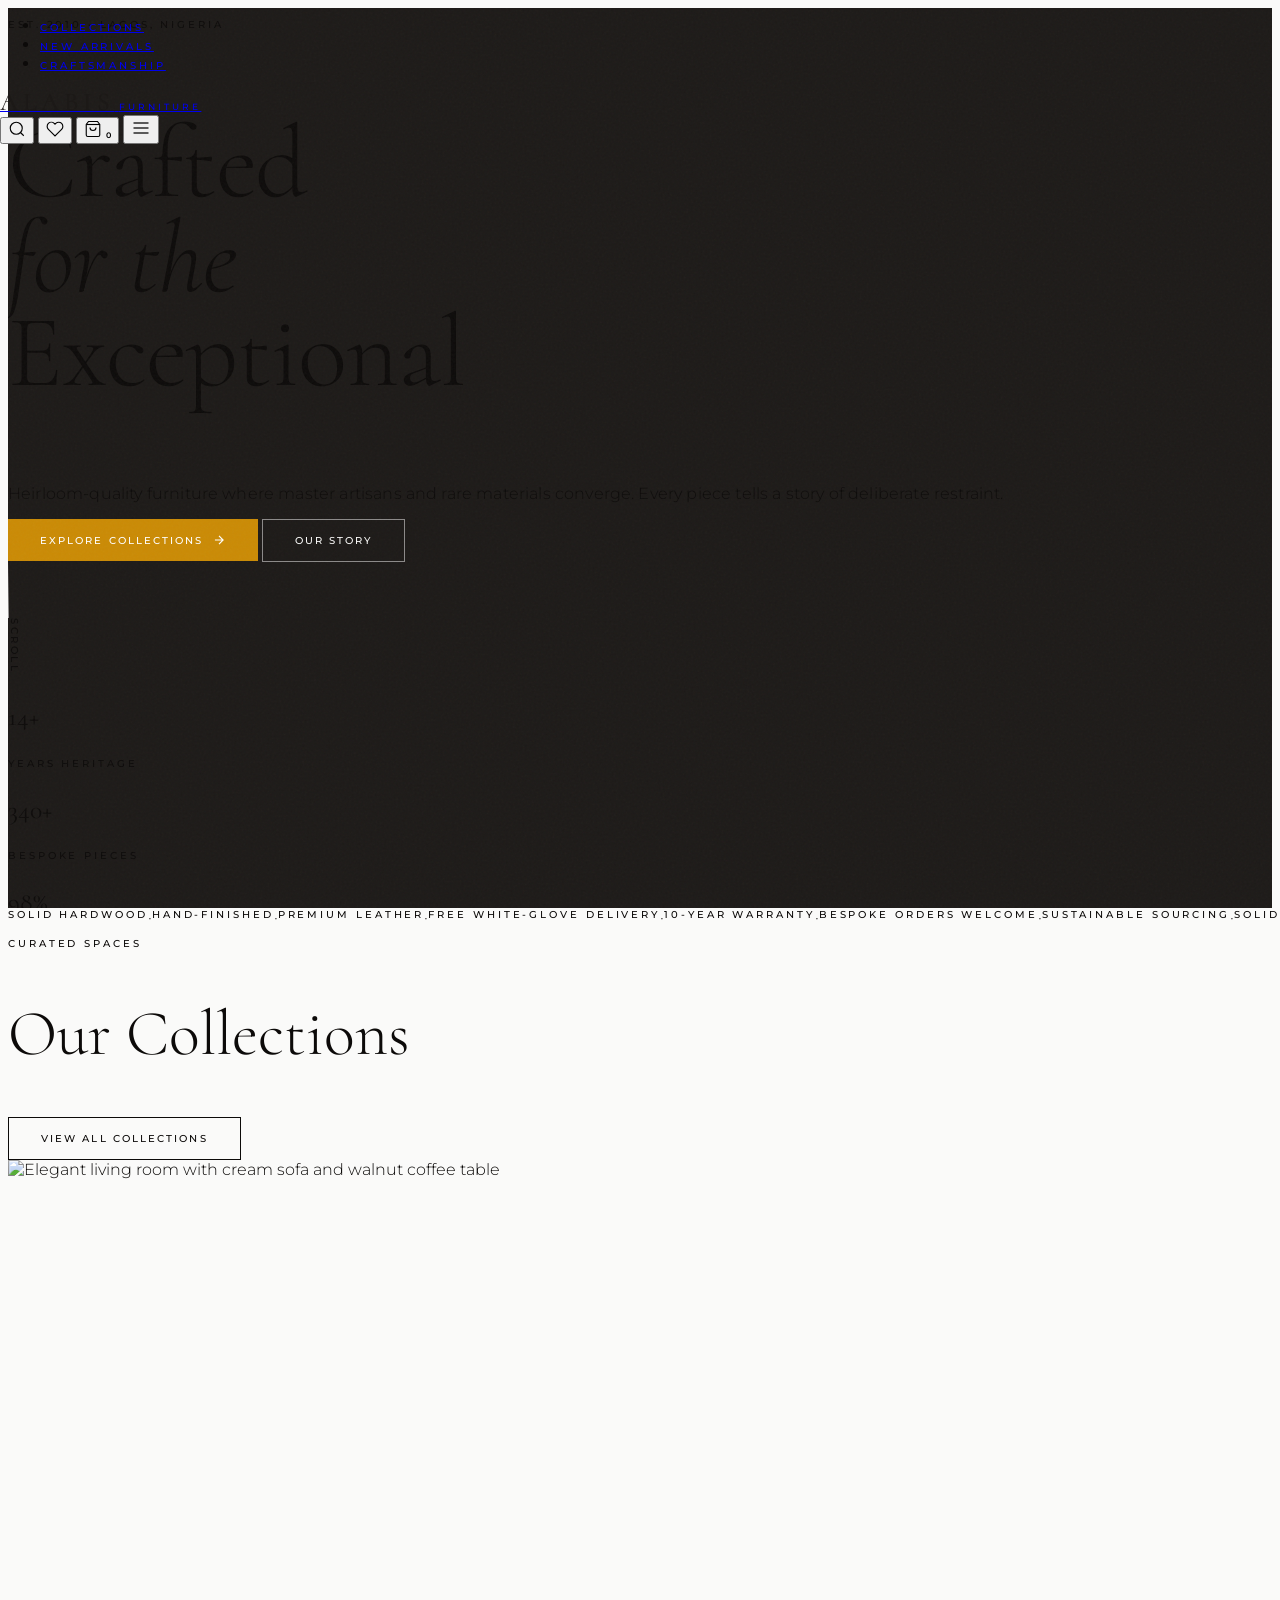
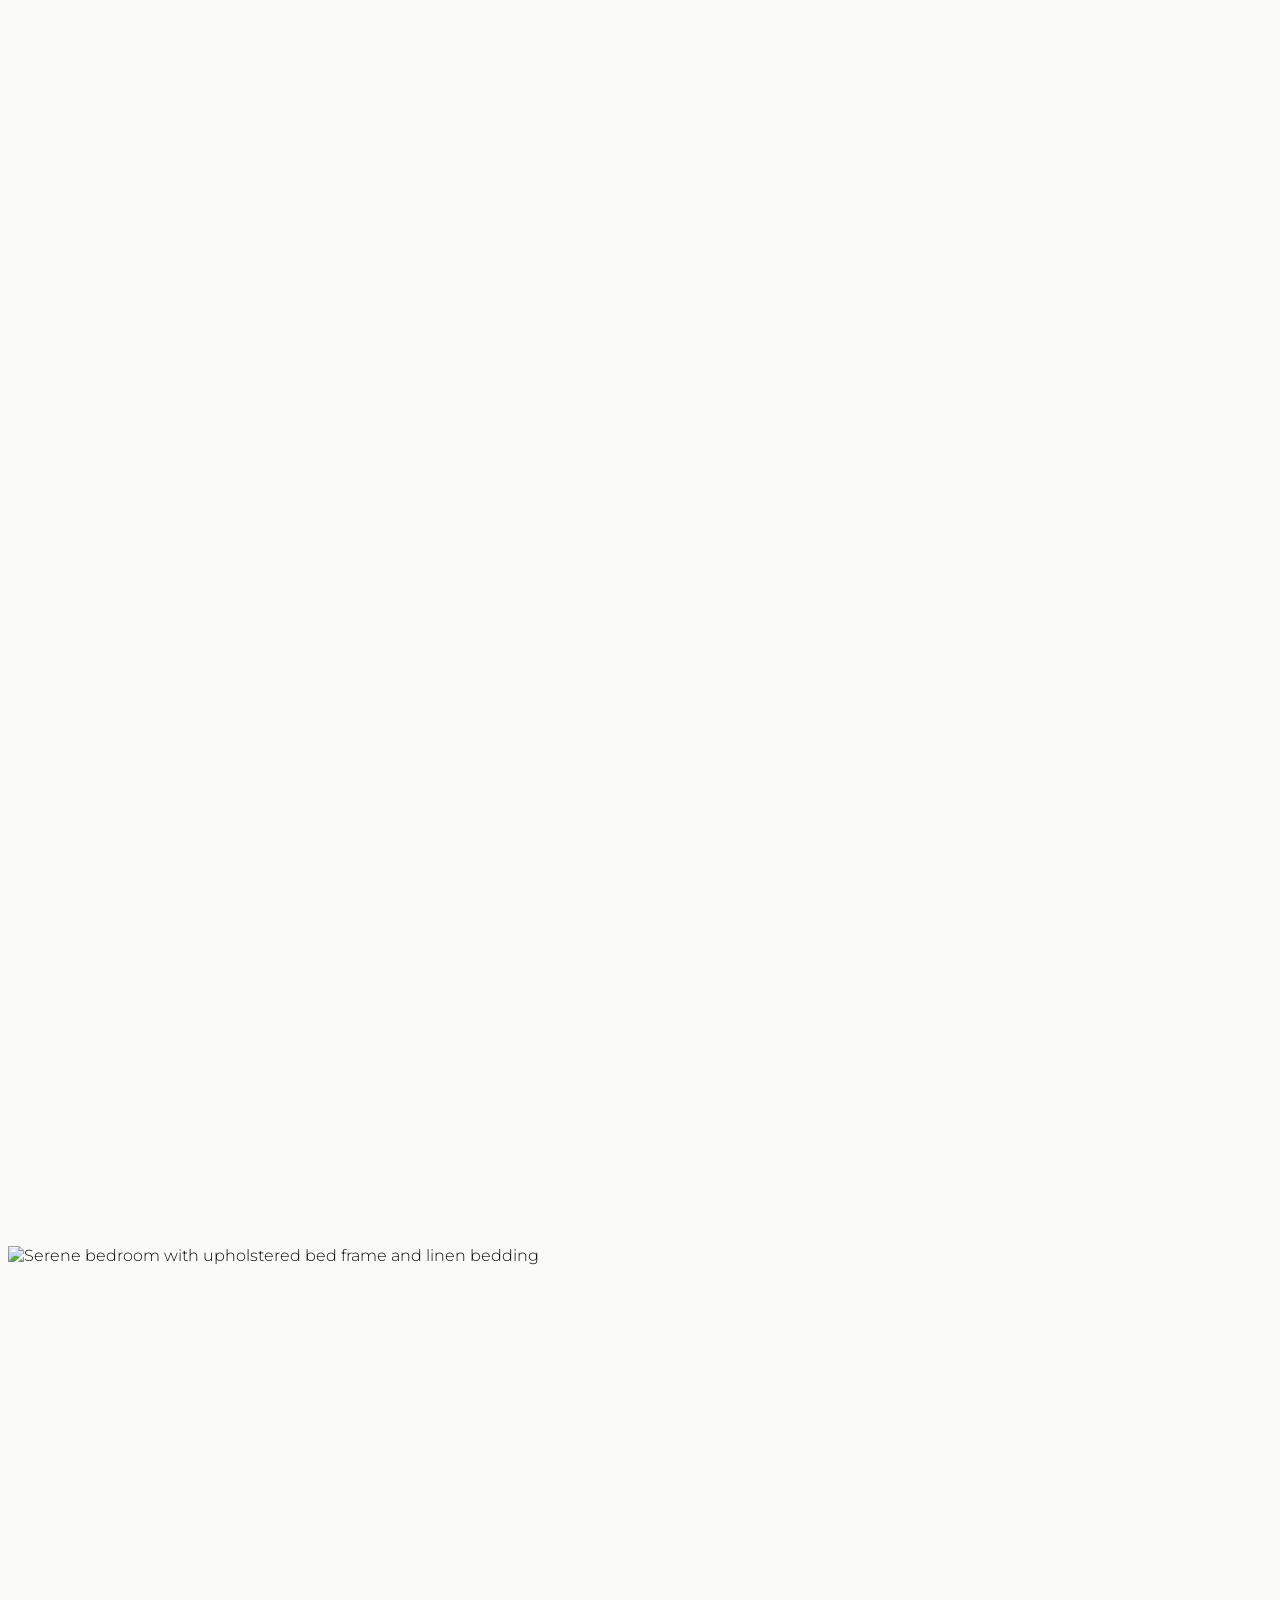
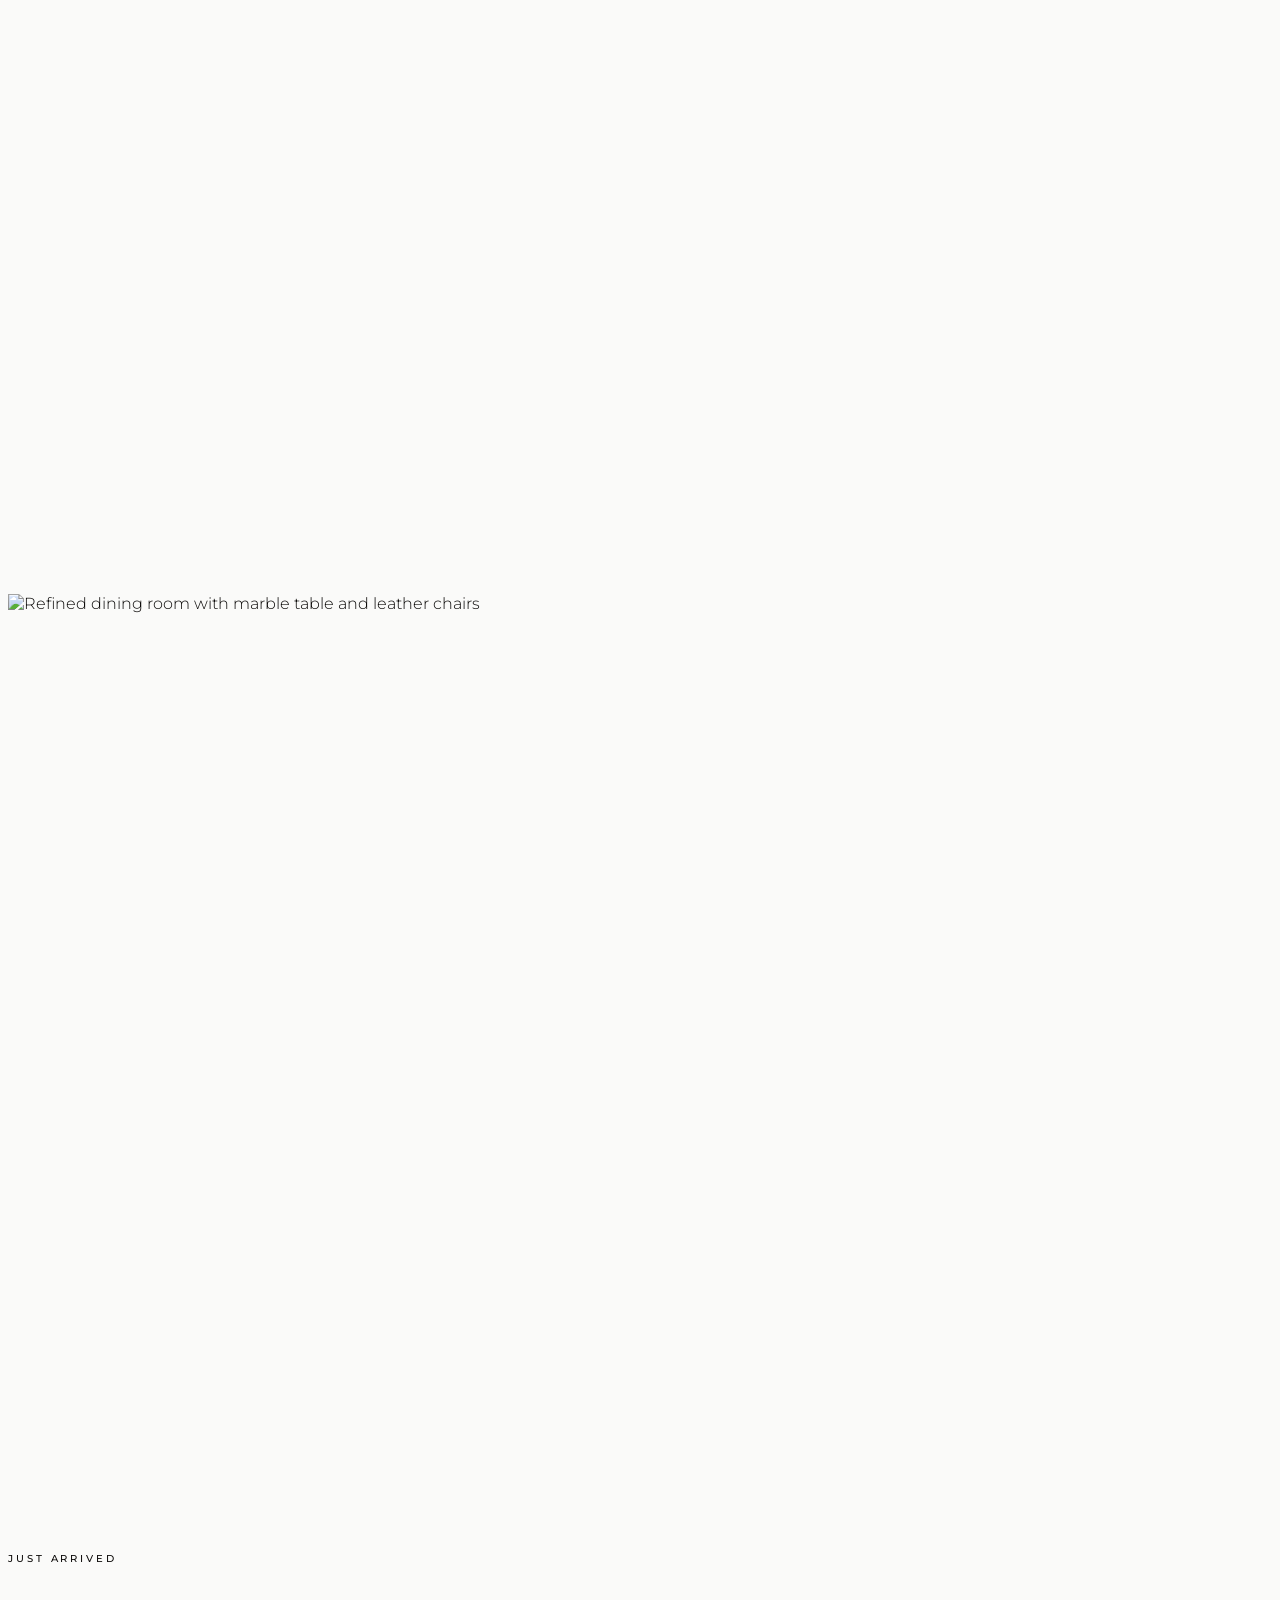
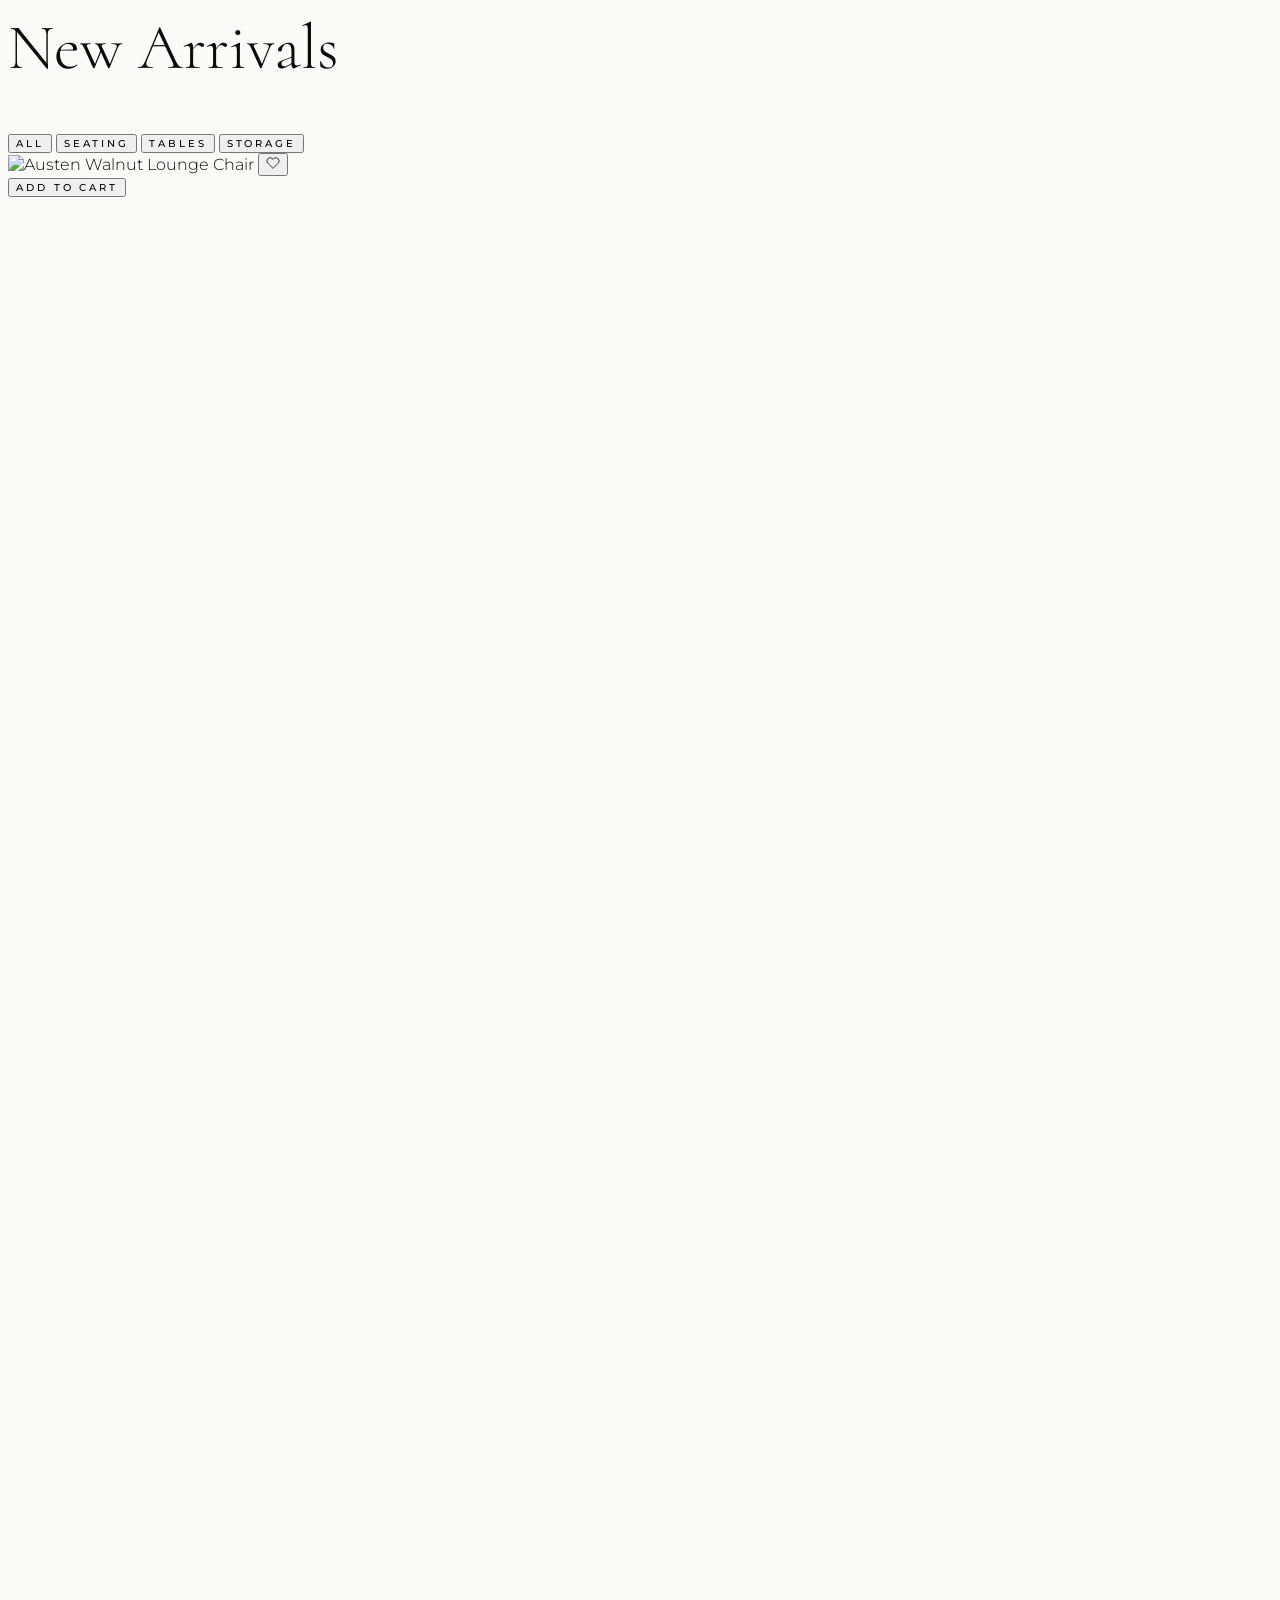
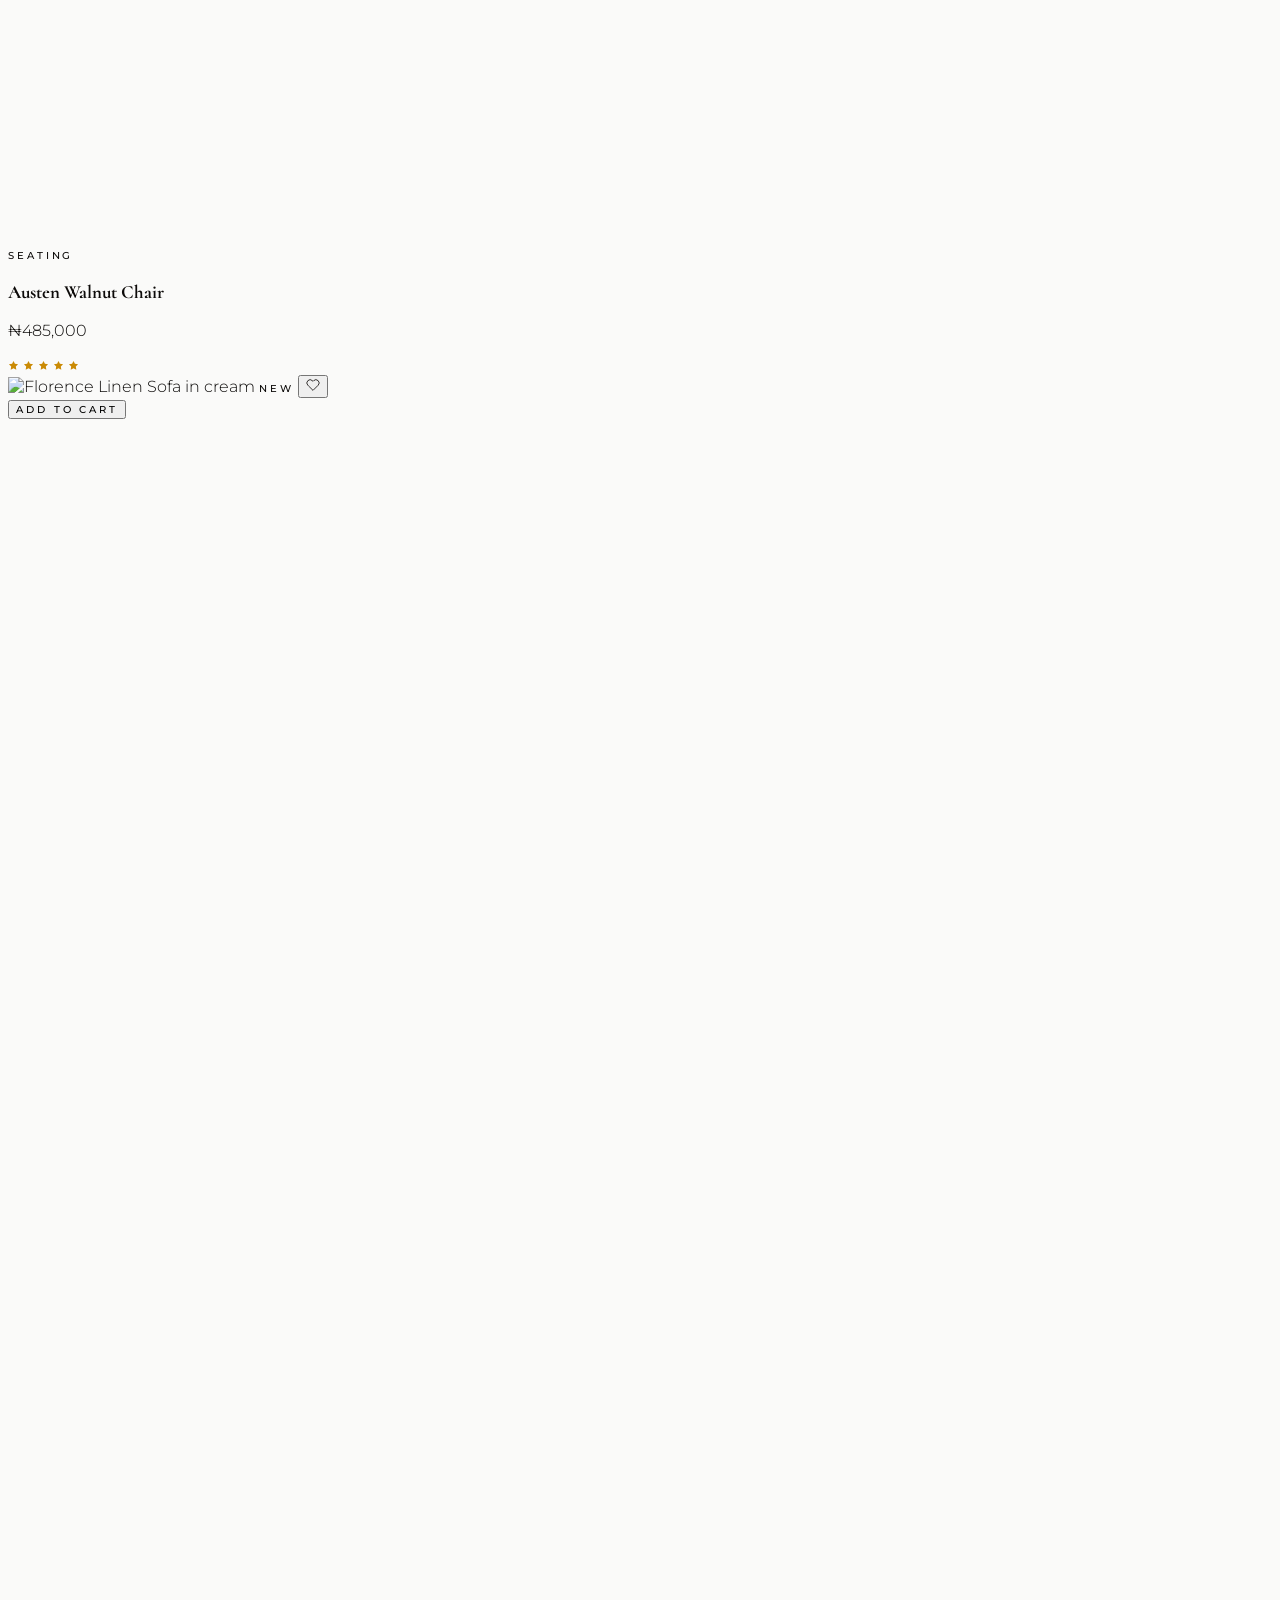
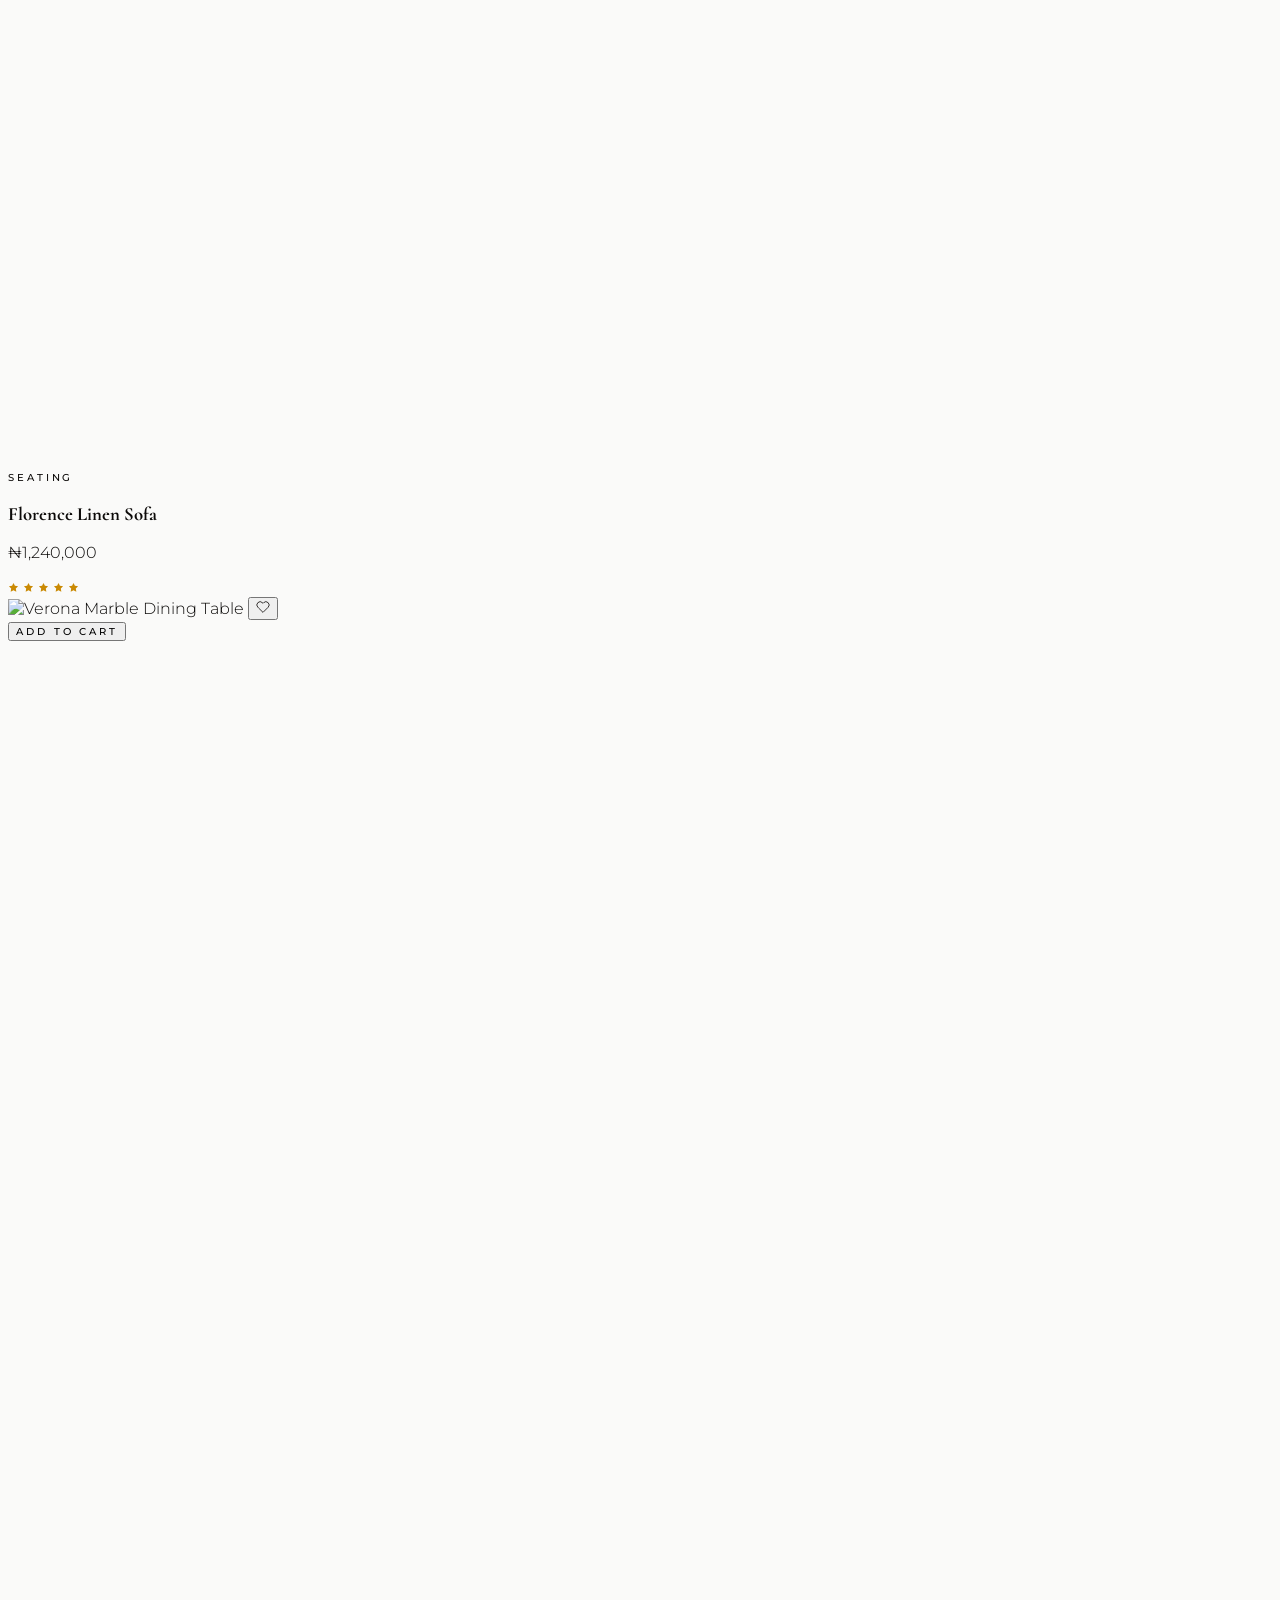
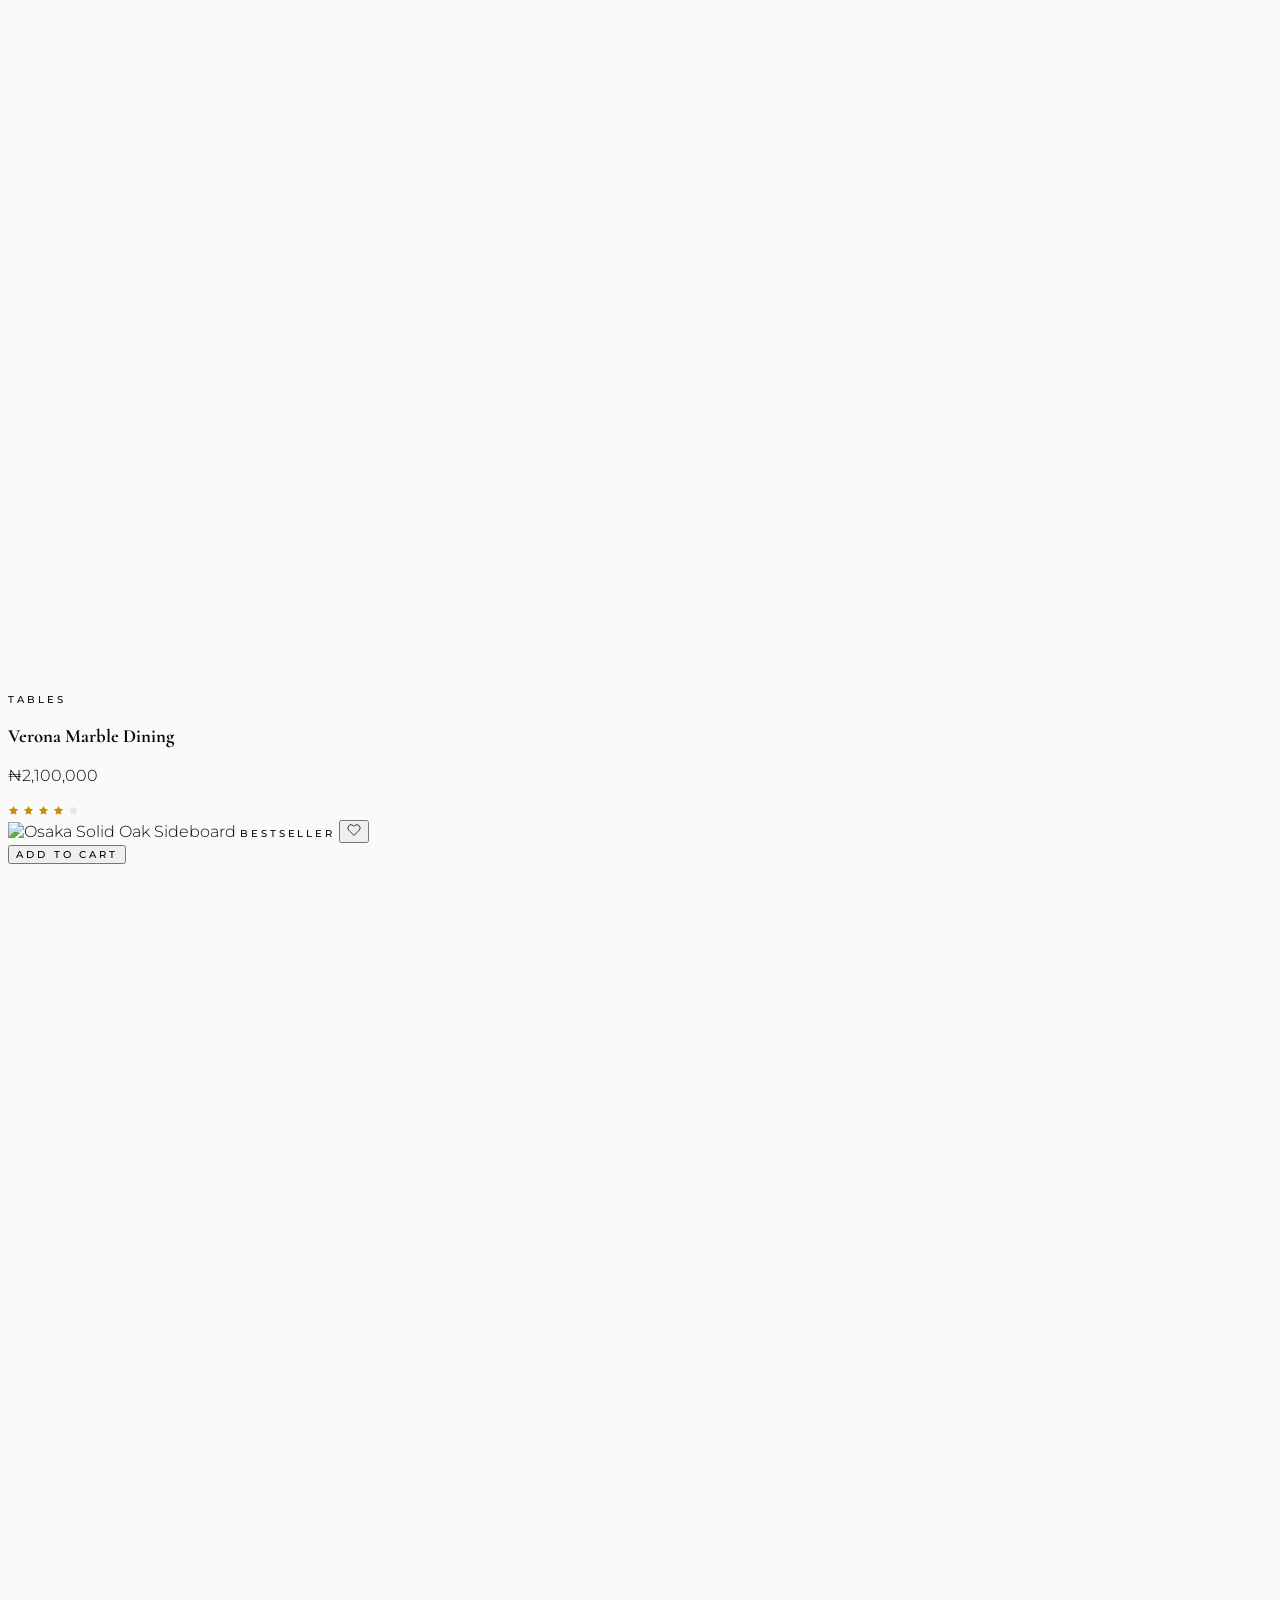
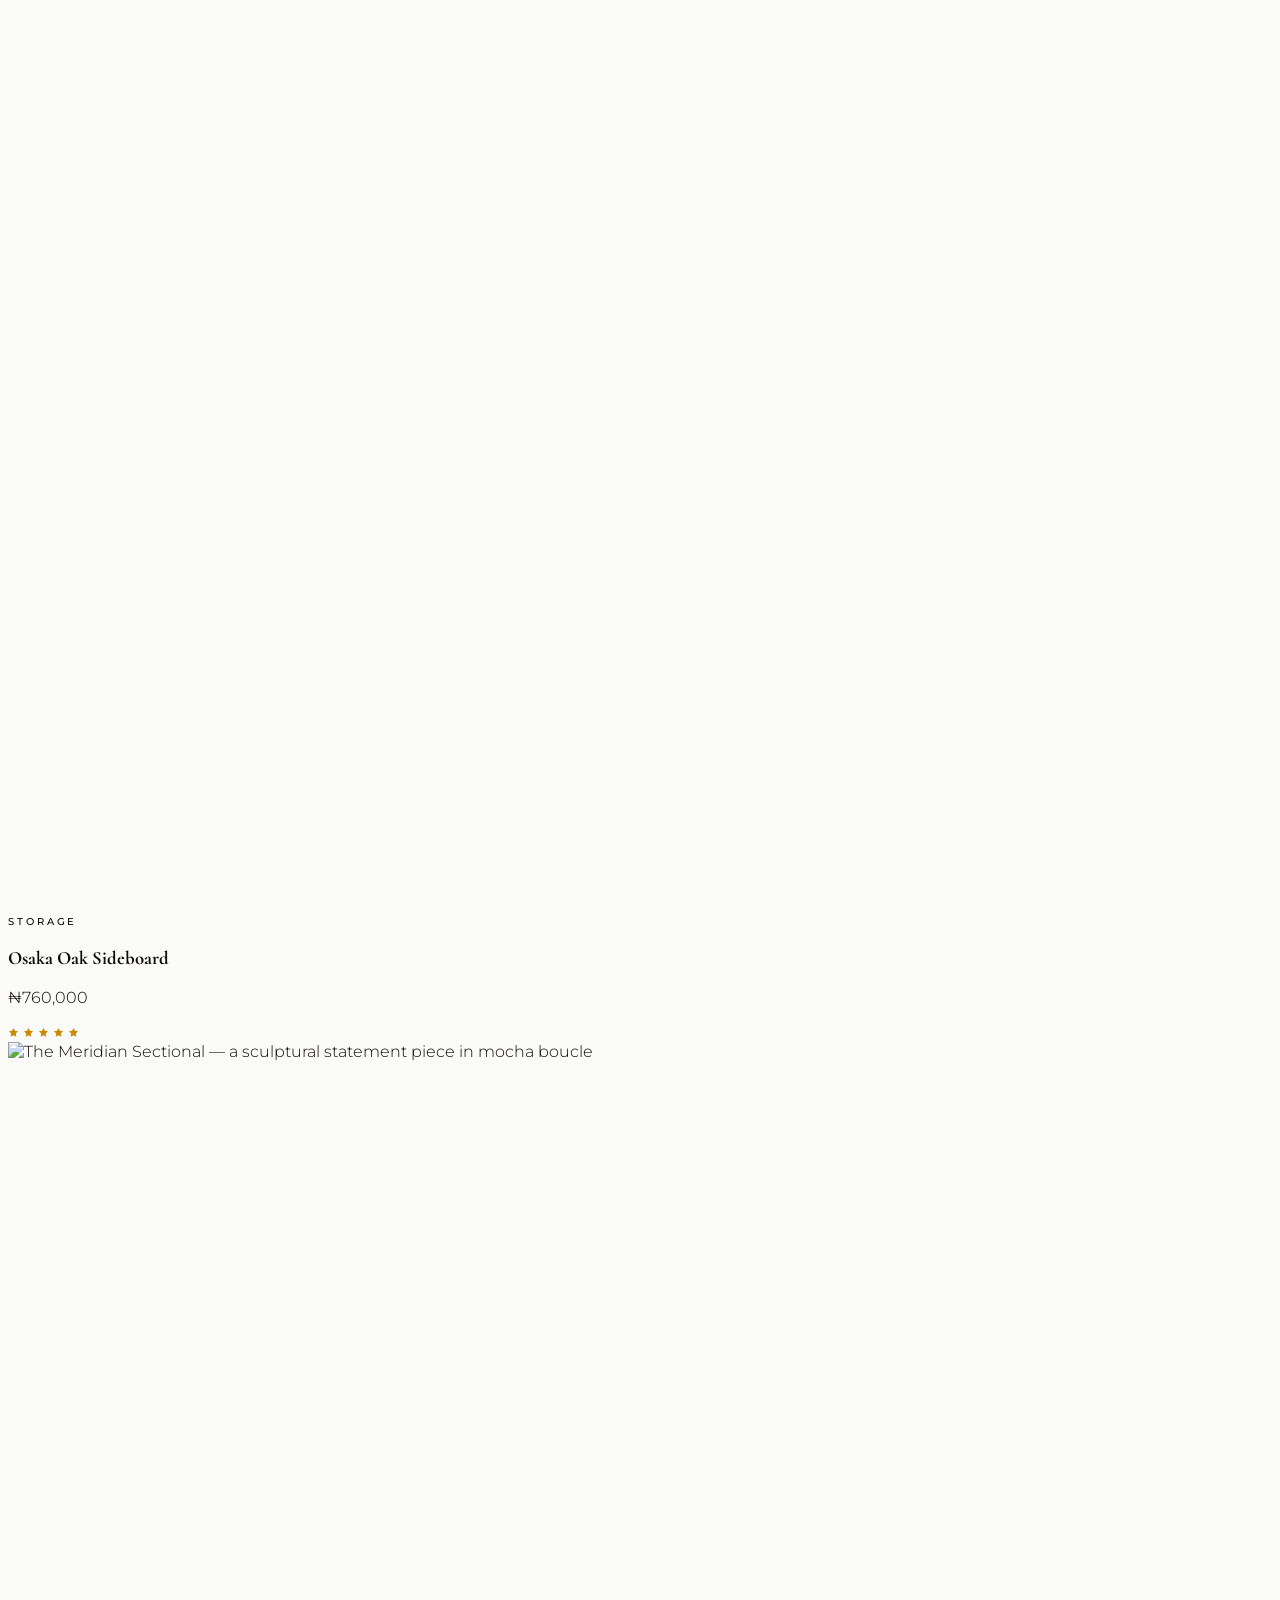
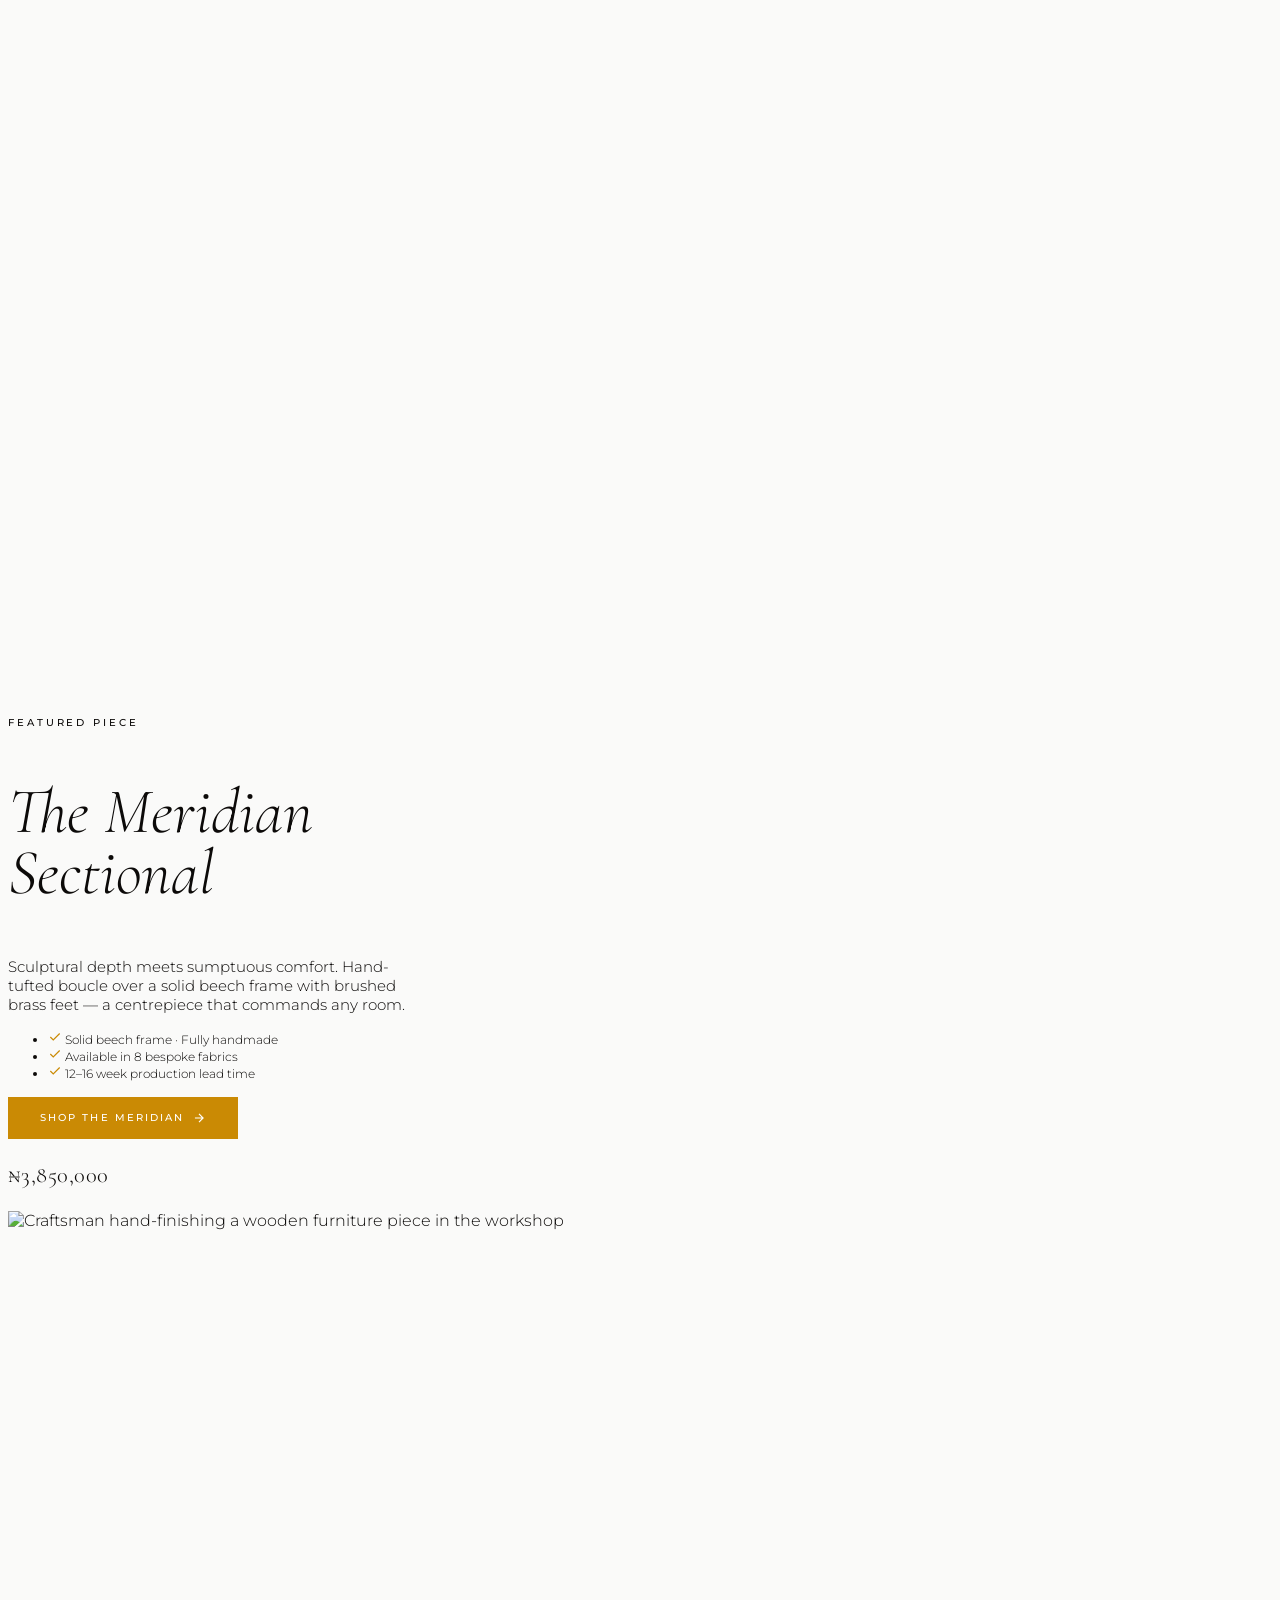
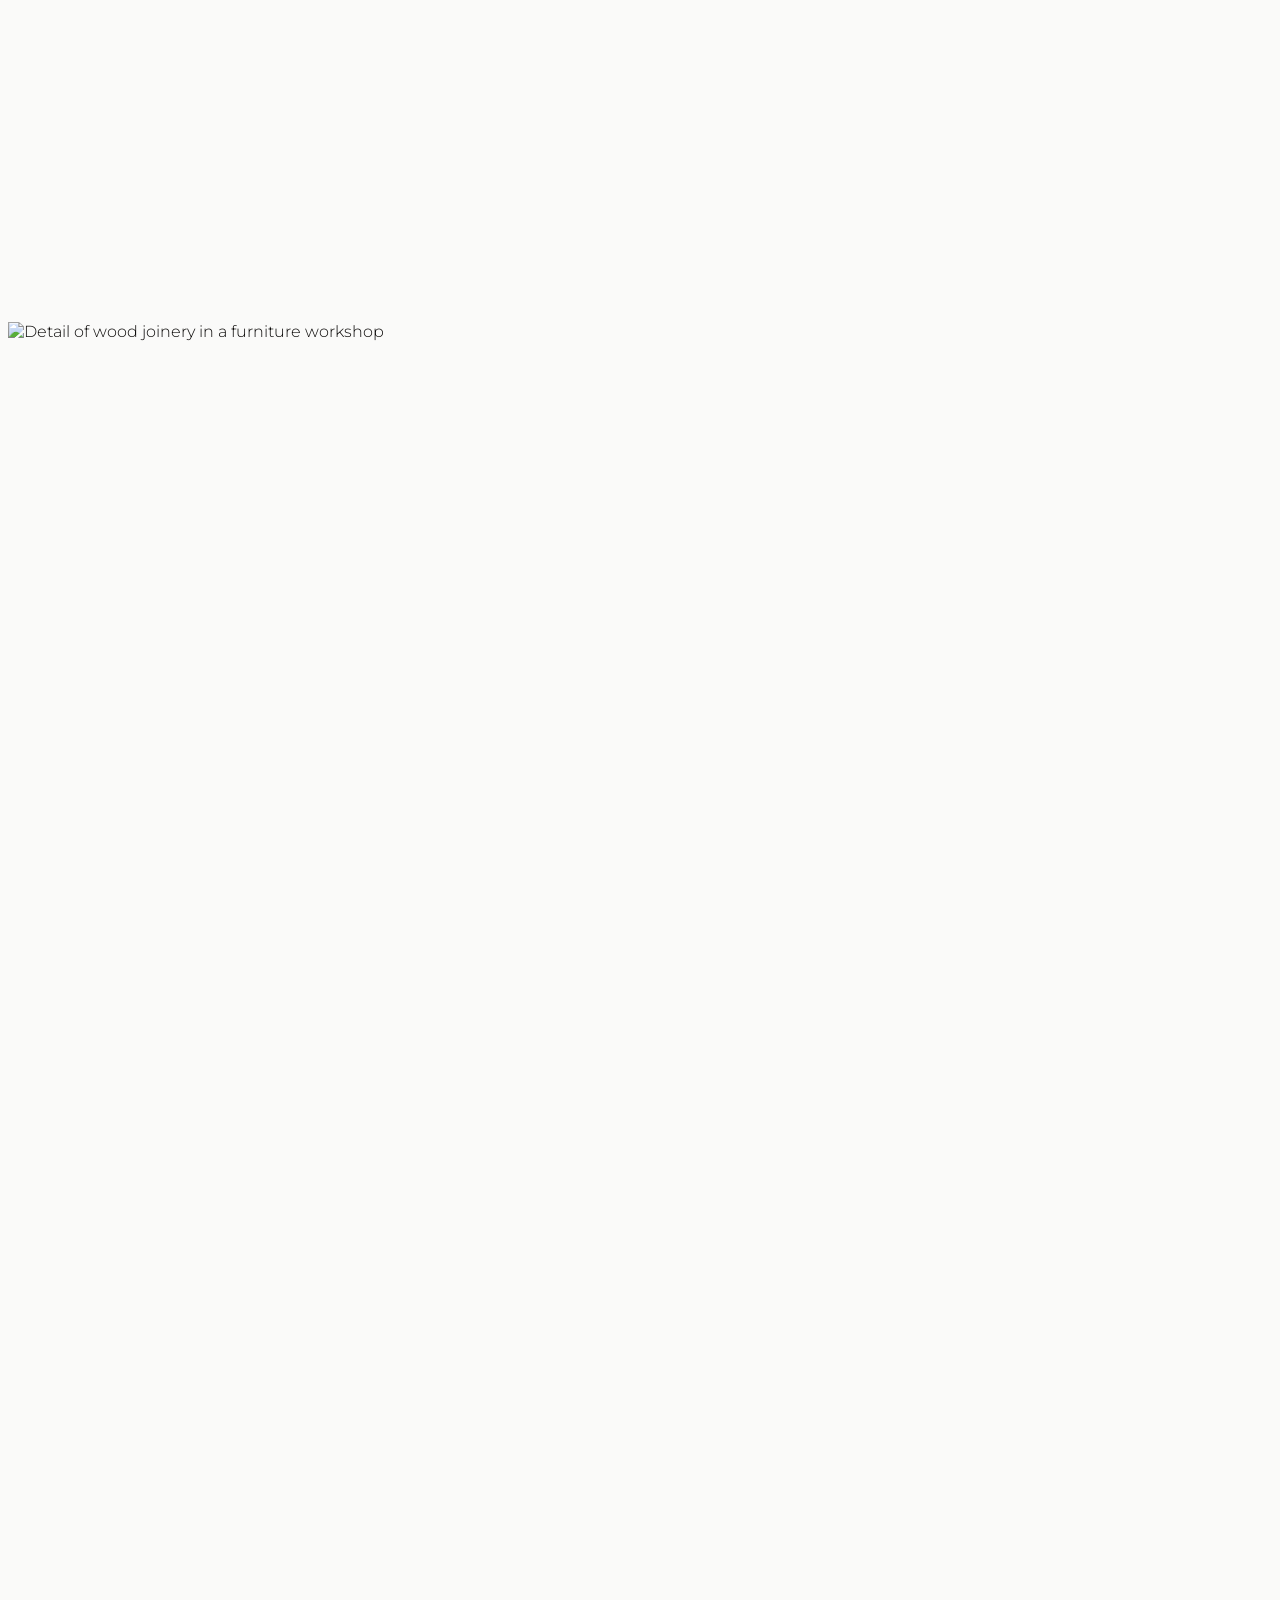
==== index.html @ 97bf38e7 "Redesign homepage as luxury $10k ecommerce furniture site Full homepage rebuild with Cormorant/Monts" ====
<!DOCTYPE html>
<html lang="en">
<head>
  <meta charset="UTF-8" />
  <meta name="viewport" content="width=device-width, initial-scale=1.0" />
  <title>ALABIS — Luxury Furniture</title>
  <script src="https://cdn.tailwindcss.com"></script>
  <link rel="preconnect" href="https://fonts.googleapis.com" />
  <link rel="preconnect" href="https://fonts.gstatic.com" crossorigin />
  <link href="https://fonts.googleapis.com/css2?family=Cormorant:ital,wght@0,300;0,400;0,500;0,600;0,700;1,300;1,400;1,500&family=Montserrat:wght@300;400;500;600&display=swap" rel="stylesheet" />
  <script>
    tailwind.config = {
      theme: {
        extend: {
          fontFamily: {
            serif: ['Cormorant', 'Georgia', 'serif'],
            sans: ['Montserrat', 'sans-serif'],
          },
          colors: {
            stone: {
              950: '#0C0A09',
              900: '#1C1917',
              800: '#292524',
              700: '#44403C',
              600: '#57534E',
              400: '#A8A29E',
              200: '#E7E5E4',
              100: '#F5F5F4',
              50:  '#FAFAF9',
            },
            gold: {
              600: '#92400E',
              500: '#B45309',
              400: '#CA8A04',
              300: '#D97706',
              200: '#FDE68A',
              100: '#FEF3C7',
            }
          },
          letterSpacing: {
            widest: '0.3em',
          }
        }
      }
    }
  </script>
  <style>
    *, *::before, *::after { box-sizing: border-box; }

    html { scroll-behavior: smooth; }

    body {
      background-color: #FAFAF9;
      color: #0C0A09;
      font-family: 'Montserrat', sans-serif;
      font-weight: 300;
      -webkit-font-smoothing: antialiased;
    }

    /* ---- Navbar ---- */
    #navbar {
      position: fixed;
      top: 0; left: 0; right: 0;
      z-index: 50;
      transition: background 0.4s ease, box-shadow 0.4s ease;
    }
    #navbar.scrolled {
      background: rgba(250,250,249,0.92);
      backdrop-filter: blur(18px);
      -webkit-backdrop-filter: blur(18px);
      box-shadow: 0 1px 0 rgba(0,0,0,0.06);
    }

    /* ---- Hero ---- */
    .hero-section {
      height: 100svh;
      min-height: 680px;
      position: relative;
      overflow: hidden;
      background: #1C1917;
    }
    .hero-bg {
      position: absolute;
      inset: 0;
      background: url('https://images.unsplash.com/photo-1555041469-a586c61ea9bc?w=2400&q=85&auto=format&fit=crop') center/cover no-repeat;
      opacity: 0.55;
      transform: scale(1.04);
      transition: transform 8s ease-out;
    }
    .hero-bg.loaded { transform: scale(1); }

    .hero-grain {
      position: absolute;
      inset: 0;
      background-image: url("data:image/svg+xml,%3Csvg viewBox='0 0 512 512' xmlns='http://www.w3.org/2000/svg'%3E%3Cfilter id='n'%3E%3CfeTurbulence type='fractalNoise' baseFrequency='0.75' numOctaves='4' stitchTiles='stitch'/%3E%3C/filter%3E%3Crect width='100%25' height='100%25' filter='url(%23n)' opacity='0.04'/%3E%3C/svg%3E");
      pointer-events: none;
    }

    /* Cormorant heading sizes */
    .display-xl {
      font-family: 'Cormorant', Georgia, serif;
      font-size: clamp(3.5rem, 8vw, 9rem);
      font-weight: 300;
      line-height: 0.92;
      letter-spacing: -0.01em;
    }
    .display-lg {
      font-family: 'Cormorant', Georgia, serif;
      font-size: clamp(2.5rem, 5vw, 6rem);
      font-weight: 300;
      line-height: 0.95;
    }
    .display-md {
      font-family: 'Cormorant', Georgia, serif;
      font-size: clamp(1.8rem, 3vw, 3.5rem);
      font-weight: 400;
      line-height: 1.1;
    }

    .label-xs {
      font-family: 'Montserrat', sans-serif;
      font-size: 0.65rem;
      font-weight: 500;
      letter-spacing: 0.28em;
      text-transform: uppercase;
    }

    /* ---- Product cards ---- */
    .product-card { position: relative; overflow: hidden; cursor: pointer; }
    .product-card img { transition: transform 0.7s cubic-bezier(0.25, 0.46, 0.45, 0.94); }
    .product-card:hover img { transform: scale(1.06); }
    .product-card .card-overlay {
      position: absolute; inset: 0;
      background: linear-gradient(to top, rgba(12,10,9,0.7) 0%, transparent 55%);
      opacity: 0;
      transition: opacity 0.4s ease;
    }
    .product-card:hover .card-overlay { opacity: 1; }
    .product-card .card-cta {
      position: absolute; bottom: 1.5rem; left: 1.5rem; right: 1.5rem;
      transform: translateY(8px);
      opacity: 0;
      transition: all 0.35s ease;
    }
    .product-card:hover .card-cta { transform: translateY(0); opacity: 1; }

    /* ---- Gold button ---- */
    .btn-gold {
      display: inline-flex;
      align-items: center;
      gap: 0.5rem;
      background: #CA8A04;
      color: #fff;
      font-family: 'Montserrat', sans-serif;
      font-size: 0.65rem;
      font-weight: 500;
      letter-spacing: 0.2em;
      text-transform: uppercase;
      padding: 0.875rem 2rem;
      transition: background 0.25s ease, transform 0.2s ease;
      cursor: pointer;
      border: none;
      text-decoration: none;
    }
    .btn-gold:hover { background: #B45309; transform: translateY(-1px); }

    .btn-outline {
      display: inline-flex;
      align-items: center;
      gap: 0.5rem;
      background: transparent;
      color: #0C0A09;
      font-family: 'Montserrat', sans-serif;
      font-size: 0.65rem;
      font-weight: 500;
      letter-spacing: 0.2em;
      text-transform: uppercase;
      padding: 0.875rem 2rem;
      border: 1px solid #0C0A09;
      transition: background 0.25s ease, color 0.25s ease;
      cursor: pointer;
      text-decoration: none;
    }
    .btn-outline:hover { background: #0C0A09; color: #FAFAF9; }

    .btn-outline-light {
      display: inline-flex;
      align-items: center;
      gap: 0.5rem;
      background: transparent;
      color: #FAFAF9;
      font-family: 'Montserrat', sans-serif;
      font-size: 0.65rem;
      font-weight: 500;
      letter-spacing: 0.2em;
      text-transform: uppercase;
      padding: 0.875rem 2rem;
      border: 1px solid rgba(250,250,249,0.5);
      transition: background 0.25s ease, border-color 0.25s ease;
      cursor: pointer;
      text-decoration: none;
    }
    .btn-outline-light:hover { background: rgba(250,250,249,0.1); border-color: #FAFAF9; }

    /* ---- Horizontal scroll strip ---- */
    .scroll-strip {
      display: flex;
      gap: 1.5rem;
      overflow-x: auto;
      scroll-snap-type: x mandatory;
      -webkit-overflow-scrolling: touch;
      scrollbar-width: none;
    }
    .scroll-strip::-webkit-scrollbar { display: none; }
    .scroll-strip > * { scroll-snap-align: start; flex-shrink: 0; }

    /* ---- Divider ---- */
    .divider { height: 1px; background: #E7E5E4; }

    /* ---- Marquee ---- */
    @keyframes marquee {
      0%   { transform: translateX(0); }
      100% { transform: translateX(-50%); }
    }
    .marquee-track { display: flex; width: max-content; animation: marquee 28s linear infinite; }
    .marquee-track:hover { animation-play-state: paused; }

    /* ---- Fade in on scroll ---- */
    .reveal { opacity: 0; transform: translateY(28px); transition: opacity 0.7s ease, transform 0.7s ease; }
    .reveal.visible { opacity: 1; transform: translateY(0); }
    .reveal-delay-1 { transition-delay: 0.1s; }
    .reveal-delay-2 { transition-delay: 0.2s; }
    .reveal-delay-3 { transition-delay: 0.3s; }
    .reveal-delay-4 { transition-delay: 0.4s; }

    /* ---- Selection ---- */
    ::selection { background: #CA8A04; color: #fff; }

    /* ---- Focus ---- */
    :focus-visible { outline: 2px solid #CA8A04; outline-offset: 3px; }

    @media (prefers-reduced-motion: reduce) {
      *, *::before, *::after { animation-duration: 0.01ms !important; transition-duration: 0.01ms !important; }
    }
  </style>
</head>
<body>

<!-- ════════════════════════════════════
     NAVIGATION
════════════════════════════════════ -->
<nav id="navbar" aria-label="Main navigation">
  <div class="max-w-screen-2xl mx-auto px-6 md:px-10 py-5 flex items-center justify-between">

    <!-- Left links -->
    <ul class="hidden lg:flex items-center gap-8" role="list">
      <li><a href="#collections" class="label-xs text-stone-950 hover:text-gold-400 transition-colors duration-200 cursor-pointer">Collections</a></li>
      <li><a href="#new-arrivals" class="label-xs text-stone-950 hover:text-gold-400 transition-colors duration-200 cursor-pointer">New Arrivals</a></li>
      <li><a href="#craftsmanship" class="label-xs text-stone-950 hover:text-gold-400 transition-colors duration-200 cursor-pointer">Craftsmanship</a></li>
    </ul>

    <!-- Logo -->
    <a href="#" class="absolute left-1/2 -translate-x-1/2" aria-label="Alabis Furniture Home">
      <div class="flex flex-col items-center">
        <span style="font-family:'Cormorant',serif; font-size:1.6rem; font-weight:500; letter-spacing:0.18em; color:#1C1917; line-height:1;">ALABIS</span>
        <span class="label-xs text-stone-600" style="letter-spacing:0.35em; font-size:0.55rem;">FURNITURE</span>
      </div>
    </a>

    <!-- Right actions -->
    <div class="flex items-center gap-5 ml-auto">
      <!-- Search -->
      <button aria-label="Search" class="cursor-pointer text-stone-700 hover:text-gold-400 transition-colors duration-200">
        <svg xmlns="http://www.w3.org/2000/svg" width="18" height="18" fill="none" viewBox="0 0 24 24" stroke="currentColor" stroke-width="1.5" aria-hidden="true"><circle cx="11" cy="11" r="8"/><path d="m21 21-4.35-4.35"/></svg>
      </button>
      <!-- Wishlist -->
      <button aria-label="Wishlist" class="hidden sm:block cursor-pointer text-stone-700 hover:text-gold-400 transition-colors duration-200">
        <svg xmlns="http://www.w3.org/2000/svg" width="18" height="18" fill="none" viewBox="0 0 24 24" stroke="currentColor" stroke-width="1.5" aria-hidden="true"><path d="M20.84 4.61a5.5 5.5 0 0 0-7.78 0L12 5.67l-1.06-1.06a5.5 5.5 0 0 0-7.78 7.78l1.06 1.06L12 21.23l7.78-7.78 1.06-1.06a5.5 5.5 0 0 0 0-7.78z"/></svg>
      </button>
      <!-- Cart -->
      <button aria-label="Cart (0 items)" class="cursor-pointer relative text-stone-700 hover:text-gold-400 transition-colors duration-200">
        <svg xmlns="http://www.w3.org/2000/svg" width="18" height="18" fill="none" viewBox="0 0 24 24" stroke="currentColor" stroke-width="1.5" aria-hidden="true"><path d="M6 2 3 6v14a2 2 0 0 0 2 2h14a2 2 0 0 0 2-2V6l-3-4z"/><line x1="3" y1="6" x2="21" y2="6"/><path d="M16 10a4 4 0 0 1-8 0"/></svg>
        <span class="absolute -top-1.5 -right-1.5 bg-gold-400 text-white rounded-full w-4 h-4 flex items-center justify-center" style="font-size:0.5rem; font-family:'Montserrat',sans-serif; font-weight:600;">0</span>
      </button>
      <!-- Mobile menu -->
      <button aria-label="Open menu" class="lg:hidden cursor-pointer text-stone-700 hover:text-gold-400 transition-colors duration-200">
        <svg xmlns="http://www.w3.org/2000/svg" width="20" height="20" fill="none" viewBox="0 0 24 24" stroke="currentColor" stroke-width="1.5" aria-hidden="true"><line x1="3" y1="6" x2="21" y2="6"/><line x1="3" y1="12" x2="21" y2="12"/><line x1="3" y1="18" x2="21" y2="18"/></svg>
      </button>
    </div>

  </div>
</nav>


<!-- ════════════════════════════════════
     HERO
════════════════════════════════════ -->
<section class="hero-section" aria-label="Hero">
  <div class="hero-bg" id="heroBg"></div>
  <div class="hero-grain"></div>

  <!-- Content -->
  <div class="relative z-10 h-full flex flex-col justify-end pb-16 md:pb-24 px-6 md:px-14 lg:px-20 max-w-screen-2xl mx-auto">

    <div class="max-w-3xl">
      <p class="label-xs text-gold-300 mb-6">Est. 2010 · Lagos, Nigeria</p>
      <h1 class="display-xl text-stone-50 mb-6">
        Crafted<br/>
        <em style="font-style:italic; font-weight:300;">for the</em><br/>
        Exceptional
      </h1>
      <p class="text-stone-200 text-base md:text-lg font-light leading-relaxed max-w-md mb-10" style="letter-spacing:0.01em;">
        Heirloom-quality furniture where master artisans and rare materials converge. Every piece tells a story of deliberate restraint.
      </p>
      <div class="flex flex-wrap gap-4">
        <a href="#collections" class="btn-gold">
          Explore Collections
          <svg xmlns="http://www.w3.org/2000/svg" width="14" height="14" fill="none" viewBox="0 0 24 24" stroke="currentColor" stroke-width="2" aria-hidden="true"><path d="M5 12h14M12 5l7 7-7 7"/></svg>
        </a>
        <a href="#craftsmanship" class="btn-outline-light">Our Story</a>
      </div>
    </div>

    <!-- Scroll indicator -->
    <div class="absolute bottom-8 right-8 md:right-14 flex flex-col items-center gap-3">
      <div style="width:1px; height:56px; background:linear-gradient(to bottom, transparent, rgba(250,250,249,0.6));"></div>
      <span class="label-xs text-stone-300" style="writing-mode:vertical-rl; letter-spacing:0.25em;">Scroll</span>
    </div>

  </div>

  <!-- Stats strip -->
  <div class="absolute bottom-0 left-0 right-0 bg-stone-900/70 backdrop-blur-sm border-t border-white/10">
    <div class="max-w-screen-2xl mx-auto px-6 md:px-14 py-4 grid grid-cols-3 divide-x divide-white/10">
      <div class="px-4 md:px-8 text-center">
        <p class="display-md text-stone-50" style="font-size:1.6rem;">14+</p>
        <p class="label-xs text-stone-400 mt-1">Years Heritage</p>
      </div>
      <div class="px-4 md:px-8 text-center">
        <p class="display-md text-stone-50" style="font-size:1.6rem;">340+</p>
        <p class="label-xs text-stone-400 mt-1">Bespoke Pieces</p>
      </div>
      <div class="px-4 md:px-8 text-center">
        <p class="display-md text-stone-50" style="font-size:1.6rem;">98%</p>
        <p class="label-xs text-stone-400 mt-1">Client Satisfaction</p>
      </div>
    </div>
  </div>
</section>


<!-- ════════════════════════════════════
     MARQUEE STRIP
════════════════════════════════════ -->
<div class="bg-gold-400 py-3 overflow-hidden" aria-hidden="true">
  <div class="marquee-track">
    <span class="label-xs text-white px-8">Solid Hardwood</span>
    <span class="text-white/40 px-2">·</span>
    <span class="label-xs text-white px-8">Hand-Finished</span>
    <span class="text-white/40 px-2">·</span>
    <span class="label-xs text-white px-8">Premium Leather</span>
    <span class="text-white/40 px-2">·</span>
    <span class="label-xs text-white px-8">Free White-Glove Delivery</span>
    <span class="text-white/40 px-2">·</span>
    <span class="label-xs text-white px-8">10-Year Warranty</span>
    <span class="text-white/40 px-2">·</span>
    <span class="label-xs text-white px-8">Bespoke Orders Welcome</span>
    <span class="text-white/40 px-2">·</span>
    <span class="label-xs text-white px-8">Sustainable Sourcing</span>
    <span class="text-white/40 px-2">·</span>
    <!-- duplicate for seamless loop -->
    <span class="label-xs text-white px-8">Solid Hardwood</span>
    <span class="text-white/40 px-2">·</span>
    <span class="label-xs text-white px-8">Hand-Finished</span>
    <span class="text-white/40 px-2">·</span>
    <span class="label-xs text-white px-8">Premium Leather</span>
    <span class="text-white/40 px-2">·</span>
    <span class="label-xs text-white px-8">Free White-Glove Delivery</span>
    <span class="text-white/40 px-2">·</span>
    <span class="label-xs text-white px-8">10-Year Warranty</span>
    <span class="text-white/40 px-2">·</span>
    <span class="label-xs text-white px-8">Bespoke Orders Welcome</span>
    <span class="text-white/40 px-2">·</span>
    <span class="label-xs text-white px-8">Sustainable Sourcing</span>
    <span class="text-white/40 px-2">·</span>
  </div>
</div>


<!-- ════════════════════════════════════
     COLLECTIONS
════════════════════════════════════ -->
<section id="collections" class="py-24 md:py-32 px-6 md:px-14 lg:px-20 max-w-screen-2xl mx-auto">

  <div class="flex flex-col md:flex-row md:items-end justify-between gap-6 mb-14">
    <div class="reveal">
      <p class="label-xs text-gold-400 mb-3">Curated Spaces</p>
      <h2 class="display-lg text-stone-950">Our Collections</h2>
    </div>
    <a href="#" class="btn-outline self-start md:self-auto reveal reveal-delay-2">View All Collections</a>
  </div>

  <!-- 3-column grid -->
  <div class="grid grid-cols-1 md:grid-cols-3 gap-4 md:gap-6">

    <!-- Collection 1 — tall -->
    <div class="product-card md:row-span-2 reveal cursor-pointer" style="aspect-ratio:3/4;" tabindex="0" role="button" aria-label="Living Room Collection">
      <img src="https://images.unsplash.com/photo-1586023492125-27b2c045efd7?w=900&q=80&auto=format&fit=crop"
           alt="Elegant living room with cream sofa and walnut coffee table"
           class="w-full h-full object-cover"
           loading="lazy" />
      <div class="card-overlay"></div>
      <div class="card-cta">
        <p class="label-xs text-white/70 mb-1">01 / Living</p>
        <p class="text-white font-serif text-2xl font-light mb-3">Living Room</p>
        <span class="btn-gold text-xs py-2.5 px-5">Shop Now</span>
      </div>
    </div>

    <!-- Collection 2 -->
    <div class="product-card reveal reveal-delay-1 cursor-pointer" style="aspect-ratio:4/3;" tabindex="0" role="button" aria-label="Bedroom Collection">
      <img src="https://images.unsplash.com/photo-1631049307264-da0ec9d70304?w=900&q=80&auto=format&fit=crop"
           alt="Serene bedroom with upholstered bed frame and linen bedding"
           class="w-full h-full object-cover"
           loading="lazy" />
      <div class="card-overlay"></div>
      <div class="card-cta">
        <p class="label-xs text-white/70 mb-1">02 / Bedroom</p>
        <p class="text-white font-serif text-2xl font-light mb-3">Bedroom</p>
        <span class="btn-gold text-xs py-2.5 px-5">Shop Now</span>
      </div>
    </div>

    <!-- Collection 3 -->
    <div class="product-card reveal reveal-delay-2 cursor-pointer" style="aspect-ratio:4/3;" tabindex="0" role="button" aria-label="Dining Room Collection">
      <img src="https://images.unsplash.com/photo-1617806118233-18e1de247200?w=900&q=80&auto=format&fit=crop"
           alt="Refined dining room with marble table and leather chairs"
           class="w-full h-full object-cover"
           loading="lazy" />
      <div class="card-overlay"></div>
      <div class="card-cta">
        <p class="label-xs text-white/70 mb-1">03 / Dining</p>
        <p class="text-white font-serif text-2xl font-light mb-3">Dining Room</p>
        <span class="btn-gold text-xs py-2.5 px-5">Shop Now</span>
      </div>
    </div>

  </div>
</section>


<!-- ════════════════════════════════════
     NEW ARRIVALS
════════════════════════════════════ -->
<section id="new-arrivals" class="py-24 md:py-32 bg-stone-100">
  <div class="px-6 md:px-14 lg:px-20 max-w-screen-2xl mx-auto">

    <div class="flex flex-col md:flex-row md:items-end justify-between gap-6 mb-14">
      <div class="reveal">
        <p class="label-xs text-gold-400 mb-3">Just Arrived</p>
        <h2 class="display-lg text-stone-950">New Arrivals</h2>
      </div>
      <div class="flex gap-2 reveal reveal-delay-2" role="group" aria-label="Filter products">
        <button class="label-xs px-5 py-2.5 bg-stone-950 text-white cursor-pointer transition-colors duration-200">All</button>
        <button class="label-xs px-5 py-2.5 border border-stone-300 text-stone-600 hover:bg-stone-200 cursor-pointer transition-colors duration-200">Seating</button>
        <button class="label-xs px-5 py-2.5 border border-stone-300 text-stone-600 hover:bg-stone-200 cursor-pointer transition-colors duration-200">Tables</button>
        <button class="label-xs px-5 py-2.5 border border-stone-300 text-stone-600 hover:bg-stone-200 cursor-pointer transition-colors duration-200">Storage</button>
      </div>
    </div>

    <!-- Product grid -->
    <div class="grid grid-cols-2 md:grid-cols-4 gap-4 md:gap-6">

      <!-- Product 1 -->
      <article class="group cursor-pointer reveal" tabindex="0">
        <div class="overflow-hidden bg-white mb-4 relative" style="aspect-ratio:3/4;">
          <img src="https://images.unsplash.com/photo-1567538096630-e0c55bd6374c?w=600&q=80&auto=format&fit=crop"
               alt="Austen Walnut Lounge Chair"
               class="w-full h-full object-cover group-hover:scale-105 transition-transform duration-700"
               loading="lazy" />
          <button aria-label="Add Austen Chair to wishlist" class="absolute top-3 right-3 w-8 h-8 bg-white/90 flex items-center justify-center opacity-0 group-hover:opacity-100 transition-opacity duration-200 cursor-pointer hover:bg-white">
            <svg xmlns="http://www.w3.org/2000/svg" width="14" height="14" fill="none" viewBox="0 0 24 24" stroke="#1C1917" stroke-width="1.5" aria-hidden="true"><path d="M20.84 4.61a5.5 5.5 0 0 0-7.78 0L12 5.67l-1.06-1.06a5.5 5.5 0 0 0-7.78 7.78l1.06 1.06L12 21.23l7.78-7.78 1.06-1.06a5.5 5.5 0 0 0 0-7.78z"/></svg>
          </button>
          <div class="absolute bottom-0 left-0 right-0 p-3 translate-y-full group-hover:translate-y-0 transition-transform duration-300 bg-stone-950">
            <button class="w-full label-xs text-white py-2 cursor-pointer hover:text-gold-300 transition-colors duration-150">Add to Cart</button>
          </div>
        </div>
        <p class="label-xs text-stone-500 mb-1">Seating</p>
        <h3 class="font-serif text-stone-950 text-lg font-light mb-1" style="font-family:'Cormorant',serif;">Austen Walnut Chair</h3>
        <div class="flex items-center justify-between">
          <p class="text-stone-950 text-sm font-medium" style="font-family:'Montserrat',sans-serif;">₦485,000</p>
          <div class="flex gap-1" aria-label="4.8 out of 5 stars">
            <svg xmlns="http://www.w3.org/2000/svg" width="11" height="11" viewBox="0 0 24 24" fill="#CA8A04" aria-hidden="true"><polygon points="12 2 15.09 8.26 22 9.27 17 14.14 18.18 21.02 12 17.77 5.82 21.02 7 14.14 2 9.27 8.91 8.26 12 2"/></svg>
            <svg xmlns="http://www.w3.org/2000/svg" width="11" height="11" viewBox="0 0 24 24" fill="#CA8A04" aria-hidden="true"><polygon points="12 2 15.09 8.26 22 9.27 17 14.14 18.18 21.02 12 17.77 5.82 21.02 7 14.14 2 9.27 8.91 8.26 12 2"/></svg>
            <svg xmlns="http://www.w3.org/2000/svg" width="11" height="11" viewBox="0 0 24 24" fill="#CA8A04" aria-hidden="true"><polygon points="12 2 15.09 8.26 22 9.27 17 14.14 18.18 21.02 12 17.77 5.82 21.02 7 14.14 2 9.27 8.91 8.26 12 2"/></svg>
            <svg xmlns="http://www.w3.org/2000/svg" width="11" height="11" viewBox="0 0 24 24" fill="#CA8A04" aria-hidden="true"><polygon points="12 2 15.09 8.26 22 9.27 17 14.14 18.18 21.02 12 17.77 5.82 21.02 7 14.14 2 9.27 8.91 8.26 12 2"/></svg>
            <svg xmlns="http://www.w3.org/2000/svg" width="11" height="11" viewBox="0 0 24 24" fill="#CA8A04" aria-hidden="true"><polygon points="12 2 15.09 8.26 22 9.27 17 14.14 18.18 21.02 12 17.77 5.82 21.02 7 14.14 2 9.27 8.91 8.26 12 2"/></svg>
          </div>
        </div>
      </article>

      <!-- Product 2 -->
      <article class="group cursor-pointer reveal reveal-delay-1" tabindex="0">
        <div class="overflow-hidden bg-white mb-4 relative" style="aspect-ratio:3/4;">
          <img src="https://images.unsplash.com/photo-1555041469-a586c61ea9bc?w=600&q=80&auto=format&fit=crop"
               alt="Florence Linen Sofa in cream"
               class="w-full h-full object-cover group-hover:scale-105 transition-transform duration-700"
               loading="lazy" />
          <span class="absolute top-3 left-3 label-xs bg-stone-950 text-white px-3 py-1">New</span>
          <button aria-label="Add Florence Sofa to wishlist" class="absolute top-3 right-3 w-8 h-8 bg-white/90 flex items-center justify-center opacity-0 group-hover:opacity-100 transition-opacity duration-200 cursor-pointer hover:bg-white">
            <svg xmlns="http://www.w3.org/2000/svg" width="14" height="14" fill="none" viewBox="0 0 24 24" stroke="#1C1917" stroke-width="1.5" aria-hidden="true"><path d="M20.84 4.61a5.5 5.5 0 0 0-7.78 0L12 5.67l-1.06-1.06a5.5 5.5 0 0 0-7.78 7.78l1.06 1.06L12 21.23l7.78-7.78 1.06-1.06a5.5 5.5 0 0 0 0-7.78z"/></svg>
          </button>
          <div class="absolute bottom-0 left-0 right-0 p-3 translate-y-full group-hover:translate-y-0 transition-transform duration-300 bg-stone-950">
            <button class="w-full label-xs text-white py-2 cursor-pointer hover:text-gold-300 transition-colors duration-150">Add to Cart</button>
          </div>
        </div>
        <p class="label-xs text-stone-500 mb-1">Seating</p>
        <h3 class="font-serif text-stone-950 text-lg font-light mb-1" style="font-family:'Cormorant',serif;">Florence Linen Sofa</h3>
        <div class="flex items-center justify-between">
          <p class="text-stone-950 text-sm font-medium" style="font-family:'Montserrat',sans-serif;">₦1,240,000</p>
          <div class="flex gap-1" aria-label="4.9 out of 5 stars">
            <svg xmlns="http://www.w3.org/2000/svg" width="11" height="11" viewBox="0 0 24 24" fill="#CA8A04" aria-hidden="true"><polygon points="12 2 15.09 8.26 22 9.27 17 14.14 18.18 21.02 12 17.77 5.82 21.02 7 14.14 2 9.27 8.91 8.26 12 2"/></svg>
            <svg xmlns="http://www.w3.org/2000/svg" width="11" height="11" viewBox="0 0 24 24" fill="#CA8A04" aria-hidden="true"><polygon points="12 2 15.09 8.26 22 9.27 17 14.14 18.18 21.02 12 17.77 5.82 21.02 7 14.14 2 9.27 8.91 8.26 12 2"/></svg>
            <svg xmlns="http://www.w3.org/2000/svg" width="11" height="11" viewBox="0 0 24 24" fill="#CA8A04" aria-hidden="true"><polygon points="12 2 15.09 8.26 22 9.27 17 14.14 18.18 21.02 12 17.77 5.82 21.02 7 14.14 2 9.27 8.91 8.26 12 2"/></svg>
            <svg xmlns="http://www.w3.org/2000/svg" width="11" height="11" viewBox="0 0 24 24" fill="#CA8A04" aria-hidden="true"><polygon points="12 2 15.09 8.26 22 9.27 17 14.14 18.18 21.02 12 17.77 5.82 21.02 7 14.14 2 9.27 8.91 8.26 12 2"/></svg>
            <svg xmlns="http://www.w3.org/2000/svg" width="11" height="11" viewBox="0 0 24 24" fill="#CA8A04" aria-hidden="true"><polygon points="12 2 15.09 8.26 22 9.27 17 14.14 18.18 21.02 12 17.77 5.82 21.02 7 14.14 2 9.27 8.91 8.26 12 2"/></svg>
          </div>
        </div>
      </article>

      <!-- Product 3 -->
      <article class="group cursor-pointer reveal reveal-delay-2" tabindex="0">
        <div class="overflow-hidden bg-white mb-4 relative" style="aspect-ratio:3/4;">
          <img src="https://images.unsplash.com/photo-1595526114035-0d45ed16cfbf?w=600&q=80&auto=format&fit=crop"
               alt="Verona Marble Dining Table"
               class="w-full h-full object-cover group-hover:scale-105 transition-transform duration-700"
               loading="lazy" />
          <button aria-label="Add Verona Table to wishlist" class="absolute top-3 right-3 w-8 h-8 bg-white/90 flex items-center justify-center opacity-0 group-hover:opacity-100 transition-opacity duration-200 cursor-pointer hover:bg-white">
            <svg xmlns="http://www.w3.org/2000/svg" width="14" height="14" fill="none" viewBox="0 0 24 24" stroke="#1C1917" stroke-width="1.5" aria-hidden="true"><path d="M20.84 4.61a5.5 5.5 0 0 0-7.78 0L12 5.67l-1.06-1.06a5.5 5.5 0 0 0-7.78 7.78l1.06 1.06L12 21.23l7.78-7.78 1.06-1.06a5.5 5.5 0 0 0 0-7.78z"/></svg>
          </button>
          <div class="absolute bottom-0 left-0 right-0 p-3 translate-y-full group-hover:translate-y-0 transition-transform duration-300 bg-stone-950">
            <button class="w-full label-xs text-white py-2 cursor-pointer hover:text-gold-300 transition-colors duration-150">Add to Cart</button>
          </div>
        </div>
        <p class="label-xs text-stone-500 mb-1">Tables</p>
        <h3 class="font-serif text-stone-950 text-lg font-light mb-1" style="font-family:'Cormorant',serif;">Verona Marble Dining</h3>
        <div class="flex items-center justify-between">
          <p class="text-stone-950 text-sm font-medium" style="font-family:'Montserrat',sans-serif;">₦2,100,000</p>
          <div class="flex gap-1" aria-label="4.7 out of 5 stars">
            <svg xmlns="http://www.w3.org/2000/svg" width="11" height="11" viewBox="0 0 24 24" fill="#CA8A04" aria-hidden="true"><polygon points="12 2 15.09 8.26 22 9.27 17 14.14 18.18 21.02 12 17.77 5.82 21.02 7 14.14 2 9.27 8.91 8.26 12 2"/></svg>
            <svg xmlns="http://www.w3.org/2000/svg" width="11" height="11" viewBox="0 0 24 24" fill="#CA8A04" aria-hidden="true"><polygon points="12 2 15.09 8.26 22 9.27 17 14.14 18.18 21.02 12 17.77 5.82 21.02 7 14.14 2 9.27 8.91 8.26 12 2"/></svg>
            <svg xmlns="http://www.w3.org/2000/svg" width="11" height="11" viewBox="0 0 24 24" fill="#CA8A04" aria-hidden="true"><polygon points="12 2 15.09 8.26 22 9.27 17 14.14 18.18 21.02 12 17.77 5.82 21.02 7 14.14 2 9.27 8.91 8.26 12 2"/></svg>
            <svg xmlns="http://www.w3.org/2000/svg" width="11" height="11" viewBox="0 0 24 24" fill="#CA8A04" aria-hidden="true"><polygon points="12 2 15.09 8.26 22 9.27 17 14.14 18.18 21.02 12 17.77 5.82 21.02 7 14.14 2 9.27 8.91 8.26 12 2"/></svg>
            <svg xmlns="http://www.w3.org/2000/svg" width="11" height="11" viewBox="0 0 24 24" fill="#E7E5E4" aria-hidden="true"><polygon points="12 2 15.09 8.26 22 9.27 17 14.14 18.18 21.02 12 17.77 5.82 21.02 7 14.14 2 9.27 8.91 8.26 12 2"/></svg>
          </div>
        </div>
      </article>

      <!-- Product 4 -->
      <article class="group cursor-pointer reveal reveal-delay-3" tabindex="0">
        <div class="overflow-hidden bg-white mb-4 relative" style="aspect-ratio:3/4;">
          <img src="https://images.unsplash.com/photo-1556909114-f6e7ad7d3136?w=600&q=80&auto=format&fit=crop"
               alt="Osaka Solid Oak Sideboard"
               class="w-full h-full object-cover group-hover:scale-105 transition-transform duration-700"
               loading="lazy" />
          <span class="absolute top-3 left-3 label-xs bg-gold-400 text-white px-3 py-1">Bestseller</span>
          <button aria-label="Add Osaka Sideboard to wishlist" class="absolute top-3 right-3 w-8 h-8 bg-white/90 flex items-center justify-center opacity-0 group-hover:opacity-100 transition-opacity duration-200 cursor-pointer hover:bg-white">
            <svg xmlns="http://www.w3.org/2000/svg" width="14" height="14" fill="none" viewBox="0 0 24 24" stroke="#1C1917" stroke-width="1.5" aria-hidden="true"><path d="M20.84 4.61a5.5 5.5 0 0 0-7.78 0L12 5.67l-1.06-1.06a5.5 5.5 0 0 0-7.78 7.78l1.06 1.06L12 21.23l7.78-7.78 1.06-1.06a5.5 5.5 0 0 0 0-7.78z"/></svg>
          </button>
          <div class="absolute bottom-0 left-0 right-0 p-3 translate-y-full group-hover:translate-y-0 transition-transform duration-300 bg-stone-950">
            <button class="w-full label-xs text-white py-2 cursor-pointer hover:text-gold-300 transition-colors duration-150">Add to Cart</button>
          </div>
        </div>
        <p class="label-xs text-stone-500 mb-1">Storage</p>
        <h3 class="font-serif text-stone-950 text-lg font-light mb-1" style="font-family:'Cormorant',serif;">Osaka Oak Sideboard</h3>
        <div class="flex items-center justify-between">
          <p class="text-stone-950 text-sm font-medium" style="font-family:'Montserrat',sans-serif;">₦760,000</p>
          <div class="flex gap-1" aria-label="5 out of 5 stars">
            <svg xmlns="http://www.w3.org/2000/svg" width="11" height="11" viewBox="0 0 24 24" fill="#CA8A04" aria-hidden="true"><polygon points="12 2 15.09 8.26 22 9.27 17 14.14 18.18 21.02 12 17.77 5.82 21.02 7 14.14 2 9.27 8.91 8.26 12 2"/></svg>
            <svg xmlns="http://www.w3.org/2000/svg" width="11" height="11" viewBox="0 0 24 24" fill="#CA8A04" aria-hidden="true"><polygon points="12 2 15.09 8.26 22 9.27 17 14.14 18.18 21.02 12 17.77 5.82 21.02 7 14.14 2 9.27 8.91 8.26 12 2"/></svg>
            <svg xmlns="http://www.w3.org/2000/svg" width="11" height="11" viewBox="0 0 24 24" fill="#CA8A04" aria-hidden="true"><polygon points="12 2 15.09 8.26 22 9.27 17 14.14 18.18 21.02 12 17.77 5.82 21.02 7 14.14 2 9.27 8.91 8.26 12 2"/></svg>
            <svg xmlns="http://www.w3.org/2000/svg" width="11" height="11" viewBox="0 0 24 24" fill="#CA8A04" aria-hidden="true"><polygon points="12 2 15.09 8.26 22 9.27 17 14.14 18.18 21.02 12 17.77 5.82 21.02 7 14.14 2 9.27 8.91 8.26 12 2"/></svg>
            <svg xmlns="http://www.w3.org/2000/svg" width="11" height="11" viewBox="0 0 24 24" fill="#CA8A04" aria-hidden="true"><polygon points="12 2 15.09 8.26 22 9.27 17 14.14 18.18 21.02 12 17.77 5.82 21.02 7 14.14 2 9.27 8.91 8.26 12 2"/></svg>
          </div>
        </div>
      </article>

    </div>

  </div>
</section>


<!-- ════════════════════════════════════
     FEATURED PIECE (EDITORIAL)
════════════════════════════════════ -->
<section class="bg-stone-900 overflow-hidden">
  <div class="max-w-screen-2xl mx-auto grid md:grid-cols-2">

    <!-- Image -->
    <div class="overflow-hidden" style="aspect-ratio:1/1; min-height:420px;">
      <img src="https://images.unsplash.com/photo-1540574163026-643ea20ade25?w=1200&q=80&auto=format&fit=crop"
           alt="The Meridian Sectional — a sculptural statement piece in mocha boucle"
           class="w-full h-full object-cover hover:scale-105 transition-transform duration-1000"
           loading="lazy" />
    </div>

    <!-- Copy -->
    <div class="flex flex-col justify-center px-10 md:px-16 lg:px-20 py-20">
      <p class="label-xs text-gold-400 mb-5">Featured Piece</p>
      <h2 class="display-lg text-stone-50 mb-6" style="font-style:italic;">The Meridian<br/>Sectional</h2>
      <p class="text-stone-300 leading-relaxed mb-4" style="font-size:0.95rem; font-family:'Montserrat',sans-serif; font-weight:300; max-width:400px;">
        Sculptural depth meets sumptuous comfort. Hand-tufted boucle over a solid beech frame with brushed brass feet — a centrepiece that commands any room.
      </p>
      <ul class="mb-10 space-y-2">
        <li class="flex items-center gap-3 text-stone-400" style="font-family:'Montserrat',sans-serif; font-size:0.78rem;">
          <svg xmlns="http://www.w3.org/2000/svg" width="14" height="14" fill="none" viewBox="0 0 24 24" stroke="#CA8A04" stroke-width="2" aria-hidden="true"><polyline points="20 6 9 17 4 12"/></svg>
          Solid beech frame · Fully handmade
        </li>
        <li class="flex items-center gap-3 text-stone-400" style="font-family:'Montserrat',sans-serif; font-size:0.78rem;">
          <svg xmlns="http://www.w3.org/2000/svg" width="14" height="14" fill="none" viewBox="0 0 24 24" stroke="#CA8A04" stroke-width="2" aria-hidden="true"><polyline points="20 6 9 17 4 12"/></svg>
          Available in 8 bespoke fabrics
        </li>
        <li class="flex items-center gap-3 text-stone-400" style="font-family:'Montserrat',sans-serif; font-size:0.78rem;">
          <svg xmlns="http://www.w3.org/2000/svg" width="14" height="14" fill="none" viewBox="0 0 24 24" stroke="#CA8A04" stroke-width="2" aria-hidden="true"><polyline points="20 6 9 17 4 12"/></svg>
          12–16 week production lead time
        </li>
      </ul>
      <div class="flex flex-wrap items-center gap-5">
        <a href="#" class="btn-gold">
          Shop The Meridian
          <svg xmlns="http://www.w3.org/2000/svg" width="14" height="14" fill="none" viewBox="0 0 24 24" stroke="currentColor" stroke-width="2" aria-hidden="true"><path d="M5 12h14M12 5l7 7-7 7"/></svg>
        </a>
        <p class="text-stone-50 font-medium" style="font-family:'Cormorant',serif; font-size:1.4rem; letter-spacing:0.02em;">₦3,850,000</p>
      </div>
    </div>

  </div>
</section>


<!-- ════════════════════════════════════
     CRAFTSMANSHIP
════════════════════════════════════ -->
<section id="craftsmanship" class="py-24 md:py-36 px-6 md:px-14 lg:px-20 max-w-screen-2xl mx-auto">
  <div class="grid md:grid-cols-2 gap-14 md:gap-20 items-center">

    <!-- Images mosaic -->
    <div class="grid grid-cols-2 gap-3 reveal">
      <div class="col-span-2 overflow-hidden" style="aspect-ratio:16/9;">
        <img src="https://images.unsplash.com/photo-1538688525198-9b88f6f53126?w=900&q=80&auto=format&fit=crop"
             alt="Craftsman hand-finishing a wooden furniture piece in the workshop"
             class="w-full h-full object-cover hover:scale-105 transition-transform duration-700"
             loading="lazy" />
      </div>
      <div class="overflow-hidden" style="aspect-ratio:4/5;">
        <img src="https://images.unsplash.com/photo-1565374392748-bf7ed58dfb6b?w=600&q=80&auto=format&fit=crop"
             alt="Detail of wood joinery in a furniture workshop"
             class="w-full h-full object-cover hover:scale-105 transition-transform duration-700"
             loading="lazy" />
      </div>
      <div class="overflow-hidden" style="aspect-ratio:4/5;">
        <img src="https://images.unsplash.com/photo-1493663284031-b7e3aefcae8e?w=600&q=80&auto=format&fit=crop"
             alt="Close up of premium linen fabric texture"
             class="w-full h-full object-cover hover:scale-105 transition-transform duration-700"
             loading="lazy" />
      </div>
    </div>

    <!-- Copy -->
    <div class="reveal reveal-delay-2">
      <p class="label-xs text-gold-400 mb-5">Our Promise</p>
      <h2 class="display-lg text-stone-950 mb-8">The Art of<br/><em style="font-style:italic;">Deliberate</em><br/>Making</h2>
      <p class="text-stone-600 leading-relaxed mb-6" style="font-size:0.95rem; font-family:'Montserrat',sans-serif; font-weight:300;">
        Every Alabis piece begins as a conversation between master craftsman and raw material. Our Lagos atelier works exclusively with sustainably-harvested hardwoods, hand-selected stone, and textiles that earn their place through texture rather than trend.
      </p>
      <p class="text-stone-600 leading-relaxed mb-10" style="font-size:0.95rem; font-family:'Montserrat',sans-serif; font-weight:300;">
        We do not rush. A single dining table may take twelve weeks from first sketch to final finish — and that time is precisely what you are investing in.
      </p>

      <!-- Pillars -->
      <div class="grid grid-cols-3 gap-6 mb-10">
        <div>
          <div class="w-8 h-8 flex items-center justify-center mb-3">
            <svg xmlns="http://www.w3.org/2000/svg" width="22" height="22" fill="none" viewBox="0 0 24 24" stroke="#CA8A04" stroke-width="1.5" aria-hidden="true"><path d="M12 2L2 7l10 5 10-5-10-5z"/><path d="m2 17 10 5 10-5"/><path d="m2 12 10 5 10-5"/></svg>
          </div>
          <p class="label-xs text-stone-950 mb-1">Materials</p>
          <p class="text-stone-500" style="font-size:0.75rem; font-family:'Montserrat',sans-serif; font-weight:300; line-height:1.5;">Sustainably sourced hardwoods &amp; natural stone</p>
        </div>
        <div>
          <div class="w-8 h-8 flex items-center justify-center mb-3">
            <svg xmlns="http://www.w3.org/2000/svg" width="22" height="22" fill="none" viewBox="0 0 24 24" stroke="#CA8A04" stroke-width="1.5" aria-hidden="true"><circle cx="12" cy="12" r="10"/><polyline points="12 6 12 12 16 14"/></svg>
          </div>
          <p class="label-xs text-stone-950 mb-1">Time</p>
          <p class="text-stone-500" style="font-size:0.75rem; font-family:'Montserrat',sans-serif; font-weight:300; line-height:1.5;">8–16 weeks per piece, never rushed</p>
        </div>
        <div>
          <div class="w-8 h-8 flex items-center justify-center mb-3">
            <svg xmlns="http://www.w3.org/2000/svg" width="22" height="22" fill="none" viewBox="0 0 24 24" stroke="#CA8A04" stroke-width="1.5" aria-hidden="true"><path d="M12 22s8-4 8-10V5l-8-3-8 3v7c0 6 8 10 8 10z"/></svg>
          </div>
          <p class="label-xs text-stone-950 mb-1">Warranty</p>
          <p class="text-stone-500" style="font-size:0.75rem; font-family:'Montserrat',sans-serif; font-weight:300; line-height:1.5;">10-year structural guarantee, always</p>
        </div>
      </div>

      <a href="#" class="btn-outline">Discover Our Process</a>
    </div>

  </div>
</section>


<!-- ════════════════════════════════════
     TESTIMONIALS
════════════════════════════════════ -->
<section class="py-24 bg-stone-950 px-6 md:px-14 lg:px-20">
  <div class="max-w-screen-2xl mx-auto">

    <div class="text-center mb-16 reveal">
      <p class="label-xs text-gold-400 mb-4">Client Stories</p>
      <h2 class="display-lg text-stone-50">Voices of<br/><em style="font-style:italic;">our Patrons</em></h2>
    </div>

    <div class="grid md:grid-cols-3 gap-6">

      <blockquote class="bg-stone-800 p-8 reveal" tabindex="0">
        <div class="flex gap-1 mb-5" aria-label="5 stars">
          <svg xmlns="http://www.w3.org/2000/svg" width="12" height="12" viewBox="0 0 24 24" fill="#CA8A04" aria-hidden="true"><polygon points="12 2 15.09 8.26 22 9.27 17 14.14 18.18 21.02 12 17.77 5.82 21.02 7 14.14 2 9.27 8.91 8.26 12 2"/></svg>
          <svg xmlns="http://www.w3.org/2000/svg" width="12" height="12" viewBox="0 0 24 24" fill="#CA8A04" aria-hidden="true"><polygon points="12 2 15.09 8.26 22 9.27 17 14.14 18.18 21.02 12 17.77 5.82 21.02 7 14.14 2 9.27 8.91 8.26 12 2"/></svg>
          <svg xmlns="http://www.w3.org/2000/svg" width="12" height="12" viewBox="0 0 24 24" fill="#CA8A04" aria-hidden="true"><polygon points="12 2 15.09 8.26 22 9.27 17 14.14 18.18 21.02 12 17.77 5.82 21.02 7 14.14 2 9.27 8.91 8.26 12 2"/></svg>
          <svg xmlns="http://www.w3.org/2000/svg" width="12" height="12" viewBox="0 0 24 24" fill="#CA8A04" aria-hidden="true"><polygon points="12 2 15.09 8.26 22 9.27 17 14.14 18.18 21.02 12 17.77 5.82 21.02 7 14.14 2 9.27 8.91 8.26 12 2"/></svg>
          <svg xmlns="http://www.w3.org/2000/svg" width="12" height="12" viewBox="0 0 24 24" fill="#CA8A04" aria-hidden="true"><polygon points="12 2 15.09 8.26 22 9.27 17 14.14 18.18 21.02 12 17.77 5.82 21.02 7 14.14 2 9.27 8.91 8.26 12 2"/></svg>
        </div>
        <p class="text-stone-300 leading-relaxed mb-6" style="font-family:'Cormorant',serif; font-size:1.1rem; font-style:italic;">
          "The Meridian Sectional has transformed our living room into something from an architectural magazine. The quality is beyond anything I expected — this will outlast our house."
        </p>
        <footer class="flex items-center gap-3">
          <div class="w-9 h-9 rounded-full bg-stone-700 flex items-center justify-center">
            <span style="font-family:'Cormorant',serif; font-size:1rem; color:#CA8A04; font-weight:500;">A</span>
          </div>
          <div>
            <p class="label-xs text-stone-50">Adaeze Okonkwo</p>
            <p class="text-stone-500" style="font-size:0.65rem; font-family:'Montserrat',sans-serif;">Lagos, Nigeria</p>
          </div>
        </footer>
      </blockquote>

      <blockquote class="bg-stone-800 p-8 reveal reveal-delay-1" tabindex="0">
        <div class="flex gap-1 mb-5" aria-label="5 stars">
          <svg xmlns="http://www.w3.org/2000/svg" width="12" height="12" viewBox="0 0 24 24" fill="#CA8A04" aria-hidden="true"><polygon points="12 2 15.09 8.26 22 9.27 17 14.14 18.18 21.02 12 17.77 5.82 21.02 7 14.14 2 9.27 8.91 8.26 12 2"/></svg>
          <svg xmlns="http://www.w3.org/2000/svg" width="12" height="12" viewBox="0 0 24 24" fill="#CA8A04" aria-hidden="true"><polygon points="12 2 15.09 8.26 22 9.27 17 14.14 18.18 21.02 12 17.77 5.82 21.02 7 14.14 2 9.27 8.91 8.26 12 2"/></svg>
          <svg xmlns="http://www.w3.org/2000/svg" width="12" height="12" viewBox="0 0 24 24" fill="#CA8A04" aria-hidden="true"><polygon points="12 2 15.09 8.26 22 9.27 17 14.14 18.18 21.02 12 17.77 5.82 21.02 7 14.14 2 9.27 8.91 8.26 12 2"/></svg>
          <svg xmlns="http://www.w3.org/2000/svg" width="12" height="12" viewBox="0 0 24 24" fill="#CA8A04" aria-hidden="true"><polygon points="12 2 15.09 8.26 22 9.27 17 14.14 18.18 21.02 12 17.77 5.82 21.02 7 14.14 2 9.27 8.91 8.26 12 2"/></svg>
          <svg xmlns="http://www.w3.org/2000/svg" width="12" height="12" viewBox="0 0 24 24" fill="#CA8A04" aria-hidden="true"><polygon points="12 2 15.09 8.26 22 9.27 17 14.14 18.18 21.02 12 17.77 5.82 21.02 7 14.14 2 9.27 8.91 8.26 12 2"/></svg>
        </div>
        <p class="text-stone-300 leading-relaxed mb-6" style="font-family:'Cormorant',serif; font-size:1.1rem; font-style:italic;">
          "White-glove delivery, impeccable packaging, and a piece that looks even better in person than in the photographs. Alabis is in a league entirely its own."
        </p>
        <footer class="flex items-center gap-3">
          <div class="w-9 h-9 rounded-full bg-stone-700 flex items-center justify-center">
            <span style="font-family:'Cormorant',serif; font-size:1rem; color:#CA8A04; font-weight:500;">K</span>
          </div>
          <div>
            <p class="label-xs text-stone-50">Kolade Fashola</p>
            <p class="text-stone-500" style="font-size:0.65rem; font-family:'Montserrat',sans-serif;">Abuja, Nigeria</p>
          </div>
        </footer>
      </blockquote>

      <blockquote class="bg-stone-800 p-8 reveal reveal-delay-2" tabindex="0">
        <div class="flex gap-1 mb-5" aria-label="5 stars">
          <svg xmlns="http://www.w3.org/2000/svg" width="12" height="12" viewBox="0 0 24 24" fill="#CA8A04" aria-hidden="true"><polygon points="12 2 15.09 8.26 22 9.27 17 14.14 18.18 21.02 12 17.77 5.82 21.02 7 14.14 2 9.27 8.91 8.26 12 2"/></svg>
          <svg xmlns="http://www.w3.org/2000/svg" width="12" height="12" viewBox="0 0 24 24" fill="#CA8A04" aria-hidden="true"><polygon points="12 2 15.09 8.26 22 9.27 17 14.14 18.18 21.02 12 17.77 5.82 21.02 7 14.14 2 9.27 8.91 8.26 12 2"/></svg>
          <svg xmlns="http://www.w3.org/2000/svg" width="12" height="12" viewBox="0 0 24 24" fill="#CA8A04" aria-hidden="true"><polygon points="12 2 15.09 8.26 22 9.27 17 14.14 18.18 21.02 12 17.77 5.82 21.02 7 14.14 2 9.27 8.91 8.26 12 2"/></svg>
          <svg xmlns="http://www.w3.org/2000/svg" width="12" height="12" viewBox="0 0 24 24" fill="#CA8A04" aria-hidden="true"><polygon points="12 2 15.09 8.26 22 9.27 17 14.14 18.18 21.02 12 17.77 5.82 21.02 7 14.14 2 9.27 8.91 8.26 12 2"/></svg>
          <svg xmlns="http://www.w3.org/2000/svg" width="12" height="12" viewBox="0 0 24 24" fill="#CA8A04" aria-hidden="true"><polygon points="12 2 15.09 8.26 22 9.27 17 14.14 18.18 21.02 12 17.77 5.82 21.02 7 14.14 2 9.27 8.91 8.26 12 2"/></svg>
        </div>
        <p class="text-stone-300 leading-relaxed mb-6" style="font-family:'Cormorant',serif; font-size:1.1rem; font-style:italic;">
          "We furnished our entire executive suite through Alabis. Three years later, not a scratch, not a creak. The bespoke service was genuinely exceptional."
        </p>
        <footer class="flex items-center gap-3">
          <div class="w-9 h-9 rounded-full bg-stone-700 flex items-center justify-center">
            <span style="font-family:'Cormorant',serif; font-size:1rem; color:#CA8A04; font-weight:500;">T</span>
          </div>
          <div>
            <p class="label-xs text-stone-50">Titilayo Bankole</p>
            <p class="text-stone-500" style="font-size:0.65rem; font-family:'Montserrat',sans-serif;">Port Harcourt, Nigeria</p>
          </div>
        </footer>
      </blockquote>

    </div>
  </div>
</section>


<!-- ════════════════════════════════════
     SERVICES STRIP
════════════════════════════════════ -->
<section class="py-16 border-y border-stone-200 px-6 md:px-14 lg:px-20" aria-label="Our services">
  <div class="max-w-screen-2xl mx-auto grid grid-cols-2 md:grid-cols-4 gap-8 text-center">
    <div class="reveal">
      <div class="flex justify-center mb-3">
        <svg xmlns="http://www.w3.org/2000/svg" width="28" height="28" fill="none" viewBox="0 0 24 24" stroke="#CA8A04" stroke-width="1.2" aria-hidden="true"><rect x="1" y="3" width="15" height="13"/><polygon points="16 8 20 8 23 11 23 16 16 16 16 8"/><circle cx="5.5" cy="18.5" r="2.5"/><circle cx="18.5" cy="18.5" r="2.5"/></svg>
      </div>
      <p class="label-xs text-stone-950 mb-1">White-Glove Delivery</p>
      <p class="text-stone-500" style="font-size:0.72rem; font-family:'Montserrat',sans-serif; font-weight:300; line-height:1.6;">Installation included across Nigeria</p>
    </div>
    <div class="reveal reveal-delay-1">
      <div class="flex justify-center mb-3">
        <svg xmlns="http://www.w3.org/2000/svg" width="28" height="28" fill="none" viewBox="0 0 24 24" stroke="#CA8A04" stroke-width="1.2" aria-hidden="true"><path d="M12 22s8-4 8-10V5l-8-3-8 3v7c0 6 8 10 8 10z"/></svg>
      </div>
      <p class="label-xs text-stone-950 mb-1">10-Year Warranty</p>
      <p class="text-stone-500" style="font-size:0.72rem; font-family:'Montserrat',sans-serif; font-weight:300; line-height:1.6;">Full structural guarantee on all pieces</p>
    </div>
    <div class="reveal reveal-delay-2">
      <div class="flex justify-center mb-3">
        <svg xmlns="http://www.w3.org/2000/svg" width="28" height="28" fill="none" viewBox="0 0 24 24" stroke="#CA8A04" stroke-width="1.2" aria-hidden="true"><circle cx="12" cy="12" r="10"/><path d="M8 14s1.5 2 4 2 4-2 4-2"/><line x1="9" y1="9" x2="9.01" y2="9"/><line x1="15" y1="9" x2="15.01" y2="9"/></svg>
      </div>
      <p class="label-xs text-stone-950 mb-1">Bespoke Orders</p>
      <p class="text-stone-500" style="font-size:0.72rem; font-family:'Montserrat',sans-serif; font-weight:300; line-height:1.6;">Custom sizing, materials &amp; finishes</p>
    </div>
    <div class="reveal reveal-delay-3">
      <div class="flex justify-center mb-3">
        <svg xmlns="http://www.w3.org/2000/svg" width="28" height="28" fill="none" viewBox="0 0 24 24" stroke="#CA8A04" stroke-width="1.2" aria-hidden="true"><path d="M21 10c0 7-9 13-9 13s-9-6-9-13a9 9 0 0 1 18 0z"/><circle cx="12" cy="10" r="3"/></svg>
      </div>
      <p class="label-xs text-stone-950 mb-1">Showroom Visit</p>
      <p class="text-stone-500" style="font-size:0.72rem; font-family:'Montserrat',sans-serif; font-weight:300; line-height:1.6;">By appointment · Lagos Island</p>
    </div>
  </div>
</section>


<!-- ════════════════════════════════════
     NEWSLETTER
════════════════════════════════════ -->
<section class="py-24 md:py-32 px-6 md:px-14 lg:px-20" aria-labelledby="newsletter-heading">
  <div class="max-w-2xl mx-auto text-center reveal">
    <p class="label-xs text-gold-400 mb-4">Stay Informed</p>
    <h2 class="display-md text-stone-950 mb-4" id="newsletter-heading">The Art of Living Well</h2>
    <p class="text-stone-500 mb-10 leading-relaxed" style="font-size:0.9rem; font-family:'Montserrat',sans-serif; font-weight:300;">
      New collections, design insights, and exclusive access to bespoke commissions — delivered once a month, never more.
    </p>
    <form class="flex flex-col sm:flex-row gap-3 max-w-md mx-auto" aria-label="Newsletter signup">
      <label for="email-input" class="sr-only">Your email address</label>
      <input id="email-input" type="email" required placeholder="Your email address"
             class="flex-1 bg-transparent border border-stone-300 px-5 py-3.5 text-stone-950 placeholder-stone-400 focus:outline-none focus:border-stone-950 transition-colors duration-200"
             style="font-family:'Montserrat',sans-serif; font-size:0.78rem; font-weight:300;" />
      <button type="submit" class="btn-gold whitespace-nowrap">Subscribe</button>
    </form>
    <p class="text-stone-400 mt-4" style="font-size:0.65rem; font-family:'Montserrat',sans-serif; letter-spacing:0.05em;">No spam. Unsubscribe at any time.</p>
  </div>
</section>


<!-- ════════════════════════════════════
     FOOTER
════════════════════════════════════ -->
<footer class="bg-stone-900 text-stone-400 px-6 md:px-14 lg:px-20 pt-20 pb-10" role="contentinfo">
  <div class="max-w-screen-2xl mx-auto">

    <!-- Top row -->
    <div class="grid grid-cols-2 md:grid-cols-5 gap-10 pb-14 border-b border-stone-800">

      <!-- Brand -->
      <div class="col-span-2 md:col-span-2">
        <div class="mb-5">
          <p style="font-family:'Cormorant',serif; font-size:1.8rem; font-weight:400; color:#FAFAF9; letter-spacing:0.15em;">ALABIS</p>
          <p class="label-xs text-stone-500" style="letter-spacing:0.3em; font-size:0.55rem;">FURNITURE</p>
        </div>
        <p class="text-stone-400 leading-relaxed mb-6" style="font-size:0.8rem; font-weight:300; max-width:300px; line-height:1.8;">
          Heirloom furniture crafted in Lagos. Where master artisans and rare materials meet deliberate restraint.
        </p>
        <div class="flex gap-4">
          <a href="#" aria-label="Alabis on Instagram" class="text-stone-500 hover:text-gold-400 transition-colors duration-200 cursor-pointer">
            <svg xmlns="http://www.w3.org/2000/svg" width="18" height="18" fill="none" viewBox="0 0 24 24" stroke="currentColor" stroke-width="1.5" aria-hidden="true"><rect x="2" y="2" width="20" height="20" rx="5" ry="5"/><path d="M16 11.37A4 4 0 1 1 12.63 8 4 4 0 0 1 16 11.37z"/><line x1="17.5" y1="6.5" x2="17.51" y2="6.5"/></svg>
          </a>
          <a href="#" aria-label="Alabis on Pinterest" class="text-stone-500 hover:text-gold-400 transition-colors duration-200 cursor-pointer">
            <svg xmlns="http://www.w3.org/2000/svg" width="18" height="18" viewBox="0 0 24 24" fill="none" stroke="currentColor" stroke-width="1.5" aria-hidden="true"><path d="M12 2C6.48 2 2 6.48 2 12c0 4.24 2.65 7.86 6.39 9.29-.09-.78-.17-1.98.03-2.83.19-.77 1.26-5.33 1.26-5.33s-.32-.64-.32-1.59c0-1.49.86-2.6 1.93-2.6.91 0 1.35.68 1.35 1.5 0 .91-.58 2.28-.88 3.55-.25 1.06.53 1.92 1.57 1.92 1.88 0 3.14-2.43 3.14-5.32 0-2.19-1.48-3.73-3.6-3.73-2.45 0-3.89 1.84-3.89 3.74 0 .74.28 1.53.64 1.96a.26.26 0 0 1 .06.25l-.24.97c-.04.15-.13.18-.3.11-1.12-.52-1.82-2.16-1.82-3.48 0-2.83 2.06-5.43 5.93-5.43 3.11 0 5.53 2.22 5.53 5.19 0 3.1-1.95 5.59-4.66 5.59-.91 0-1.76-.47-2.05-1.03l-.56 2.08c-.2.78-.75 1.76-1.12 2.36.85.26 1.75.4 2.68.4 5.52 0 10-4.48 10-10S17.52 2 12 2z"/></svg>
          </a>
          <a href="#" aria-label="Alabis on Twitter / X" class="text-stone-500 hover:text-gold-400 transition-colors duration-200 cursor-pointer">
            <svg xmlns="http://www.w3.org/2000/svg" width="18" height="18" viewBox="0 0 24 24" fill="currentColor" aria-hidden="true"><path d="M18.244 2.25h3.308l-7.227 8.26 8.502 11.24H16.17l-4.714-6.231-5.401 6.231H2.742l7.725-8.836L2.126 2.25H8.05l4.261 5.636L18.244 2.25zm-1.161 17.52h1.833L7.084 4.126H5.117L17.083 19.77z"/></svg>
          </a>
        </div>
      </div>

      <!-- Nav columns -->
      <div>
        <p class="label-xs text-stone-50 mb-5">Shop</p>
        <ul class="space-y-3" role="list">
          <li><a href="#" class="text-stone-400 hover:text-stone-100 transition-colors duration-200 cursor-pointer" style="font-size:0.8rem; font-family:'Montserrat',sans-serif; font-weight:300;">Living Room</a></li>
          <li><a href="#" class="text-stone-400 hover:text-stone-100 transition-colors duration-200 cursor-pointer" style="font-size:0.8rem; font-family:'Montserrat',sans-serif; font-weight:300;">Bedroom</a></li>
          <li><a href="#" class="text-stone-400 hover:text-stone-100 transition-colors duration-200 cursor-pointer" style="font-size:0.8rem; font-family:'Montserrat',sans-serif; font-weight:300;">Dining Room</a></li>
          <li><a href="#" class="text-stone-400 hover:text-stone-100 transition-colors duration-200 cursor-pointer" style="font-size:0.8rem; font-family:'Montserrat',sans-serif; font-weight:300;">Office</a></li>
          <li><a href="#" class="text-stone-400 hover:text-stone-100 transition-colors duration-200 cursor-pointer" style="font-size:0.8rem; font-family:'Montserrat',sans-serif; font-weight:300;">Outdoor</a></li>
          <li><a href="#" class="text-stone-400 hover:text-stone-100 transition-colors duration-200 cursor-pointer" style="font-size:0.8rem; font-family:'Montserrat',sans-serif; font-weight:300;">New Arrivals</a></li>
        </ul>
      </div>

      <div>
        <p class="label-xs text-stone-50 mb-5">Services</p>
        <ul class="space-y-3" role="list">
          <li><a href="#" class="text-stone-400 hover:text-stone-100 transition-colors duration-200 cursor-pointer" style="font-size:0.8rem; font-family:'Montserrat',sans-serif; font-weight:300;">Bespoke Orders</a></li>
          <li><a href="#" class="text-stone-400 hover:text-stone-100 transition-colors duration-200 cursor-pointer" style="font-size:0.8rem; font-family:'Montserrat',sans-serif; font-weight:300;">Interior Consultation</a></li>
          <li><a href="#" class="text-stone-400 hover:text-stone-100 transition-colors duration-200 cursor-pointer" style="font-size:0.8rem; font-family:'Montserrat',sans-serif; font-weight:300;">Showroom Visit</a></li>
          <li><a href="#" class="text-stone-400 hover:text-stone-100 transition-colors duration-200 cursor-pointer" style="font-size:0.8rem; font-family:'Montserrat',sans-serif; font-weight:300;">Trade Programme</a></li>
          <li><a href="#" class="text-stone-400 hover:text-stone-100 transition-colors duration-200 cursor-pointer" style="font-size:0.8rem; font-family:'Montserrat',sans-serif; font-weight:300;">Gift Cards</a></li>
        </ul>
      </div>

      <div>
        <p class="label-xs text-stone-50 mb-5">Company</p>
        <ul class="space-y-3" role="list">
          <li><a href="#" class="text-stone-400 hover:text-stone-100 transition-colors duration-200 cursor-pointer" style="font-size:0.8rem; font-family:'Montserrat',sans-serif; font-weight:300;">Our Story</a></li>
          <li><a href="#" class="text-stone-400 hover:text-stone-100 transition-colors duration-200 cursor-pointer" style="font-size:0.8rem; font-family:'Montserrat',sans-serif; font-weight:300;">Craftsmanship</a></li>
          <li><a href="#" class="text-stone-400 hover:text-stone-100 transition-colors duration-200 cursor-pointer" style="font-size:0.8rem; font-family:'Montserrat',sans-serif; font-weight:300;">Sustainability</a></li>
          <li><a href="#" class="text-stone-400 hover:text-stone-100 transition-colors duration-200 cursor-pointer" style="font-size:0.8rem; font-family:'Montserrat',sans-serif; font-weight:300;">Press</a></li>
          <li><a href="#" class="text-stone-400 hover:text-stone-100 transition-colors duration-200 cursor-pointer" style="font-size:0.8rem; font-family:'Montserrat',sans-serif; font-weight:300;">Contact</a></li>
        </ul>
      </div>

    </div>

    <!-- Bottom bar -->
    <div class="pt-8 flex flex-col md:flex-row items-center justify-between gap-4">
      <p style="font-size:0.68rem; font-family:'Montserrat',sans-serif; font-weight:300; color:#57534E;">
        &copy; 2025 Alabis Furniture. All rights reserved. Lagos, Nigeria.
      </p>
      <div class="flex gap-5">
        <a href="#" class="text-stone-500 hover:text-stone-300 transition-colors duration-200 cursor-pointer" style="font-size:0.68rem; font-family:'Montserrat',sans-serif; font-weight:300;">Privacy Policy</a>
        <a href="#" class="text-stone-500 hover:text-stone-300 transition-colors duration-200 cursor-pointer" style="font-size:0.68rem; font-family:'Montserrat',sans-serif; font-weight:300;">Terms of Service</a>
        <a href="#" class="text-stone-500 hover:text-stone-300 transition-colors duration-200 cursor-pointer" style="font-size:0.68rem; font-family:'Montserrat',sans-serif; font-weight:300;">Cookie Policy</a>
      </div>
    </div>

  </div>
</footer>


<!-- ════════════════════════════════════
     JAVASCRIPT
════════════════════════════════════ -->
<script>
  // Navbar scroll behavior
  const navbar = document.getElementById('navbar');
  window.addEventListener('scroll', () => {
    navbar.classList.toggle('scrolled', window.scrollY > 40);
  }, { passive: true });

  // Hero image parallax + reveal
  const heroBg = document.getElementById('heroBg');
  window.addEventListener('load', () => heroBg.classList.add('loaded'));

  // Scroll reveal
  const revealEls = document.querySelectorAll('.reveal');
  const observer = new IntersectionObserver((entries) => {
    entries.forEach(e => {
      if (e.isIntersecting) {
        e.target.classList.add('visible');
        observer.unobserve(e.target);
      }
    });
  }, { threshold: 0.12, rootMargin: '0px 0px -40px 0px' });
  revealEls.forEach(el => observer.observe(el));

  // Product filter (UI only)
  const filterBtns = document.querySelectorAll('[role="group"] button');
  filterBtns.forEach(btn => {
    btn.addEventListener('click', () => {
      filterBtns.forEach(b => {
        b.classList.remove('bg-stone-950', 'text-white');
        b.classList.add('border', 'border-stone-300', 'text-stone-600');
      });
      btn.classList.add('bg-stone-950', 'text-white');
      btn.classList.remove('border', 'border-stone-300', 'text-stone-600');
    });
  });

  // Newsletter form
  const form = document.querySelector('form[aria-label="Newsletter signup"]');
  form.addEventListener('submit', (e) => {
    e.preventDefault();
    const btn = form.querySelector('button[type="submit"]');
    const originalText = btn.textContent;
    btn.textContent = 'Subscribed';
    btn.disabled = true;
    btn.style.background = '#44403C';
    setTimeout(() => {
      btn.textContent = originalText;
      btn.disabled = false;
      btn.style.background = '';
      form.reset();
    }, 3000);
  });
</script>

</body>
</html>
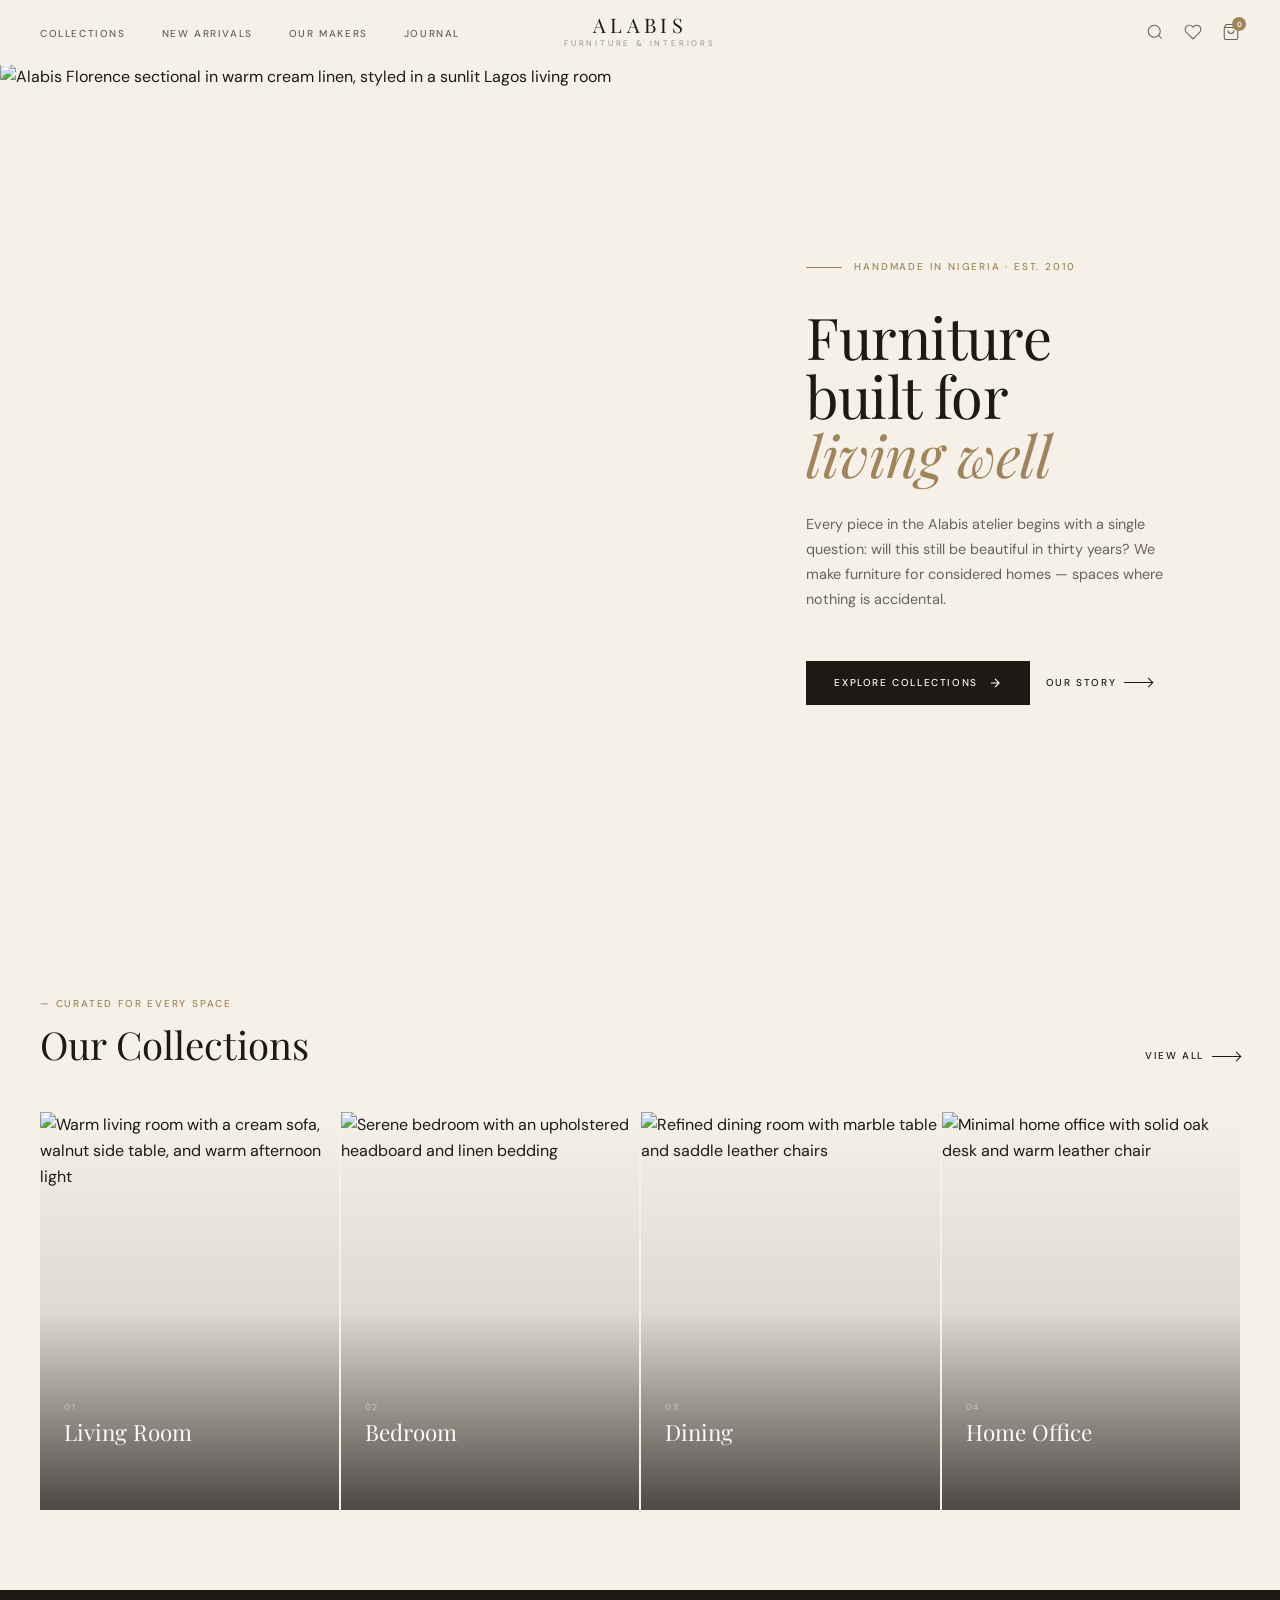
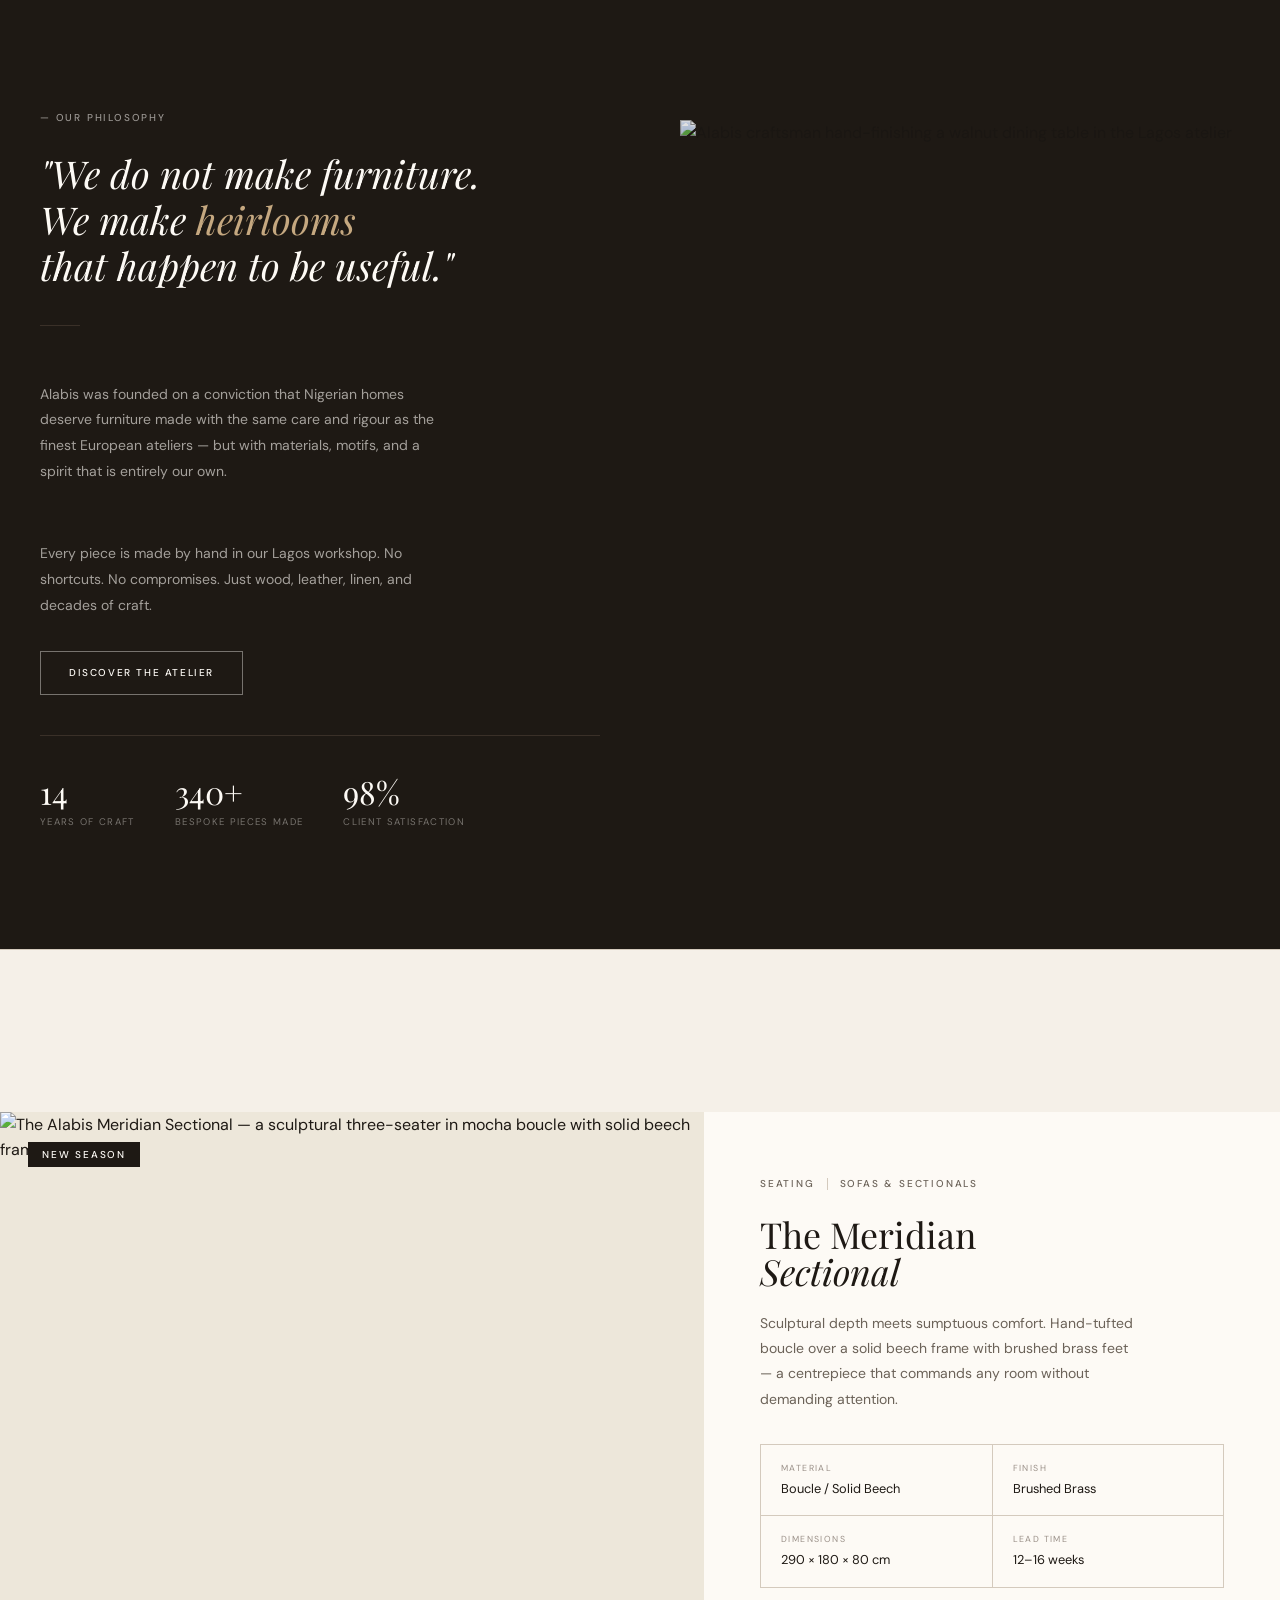
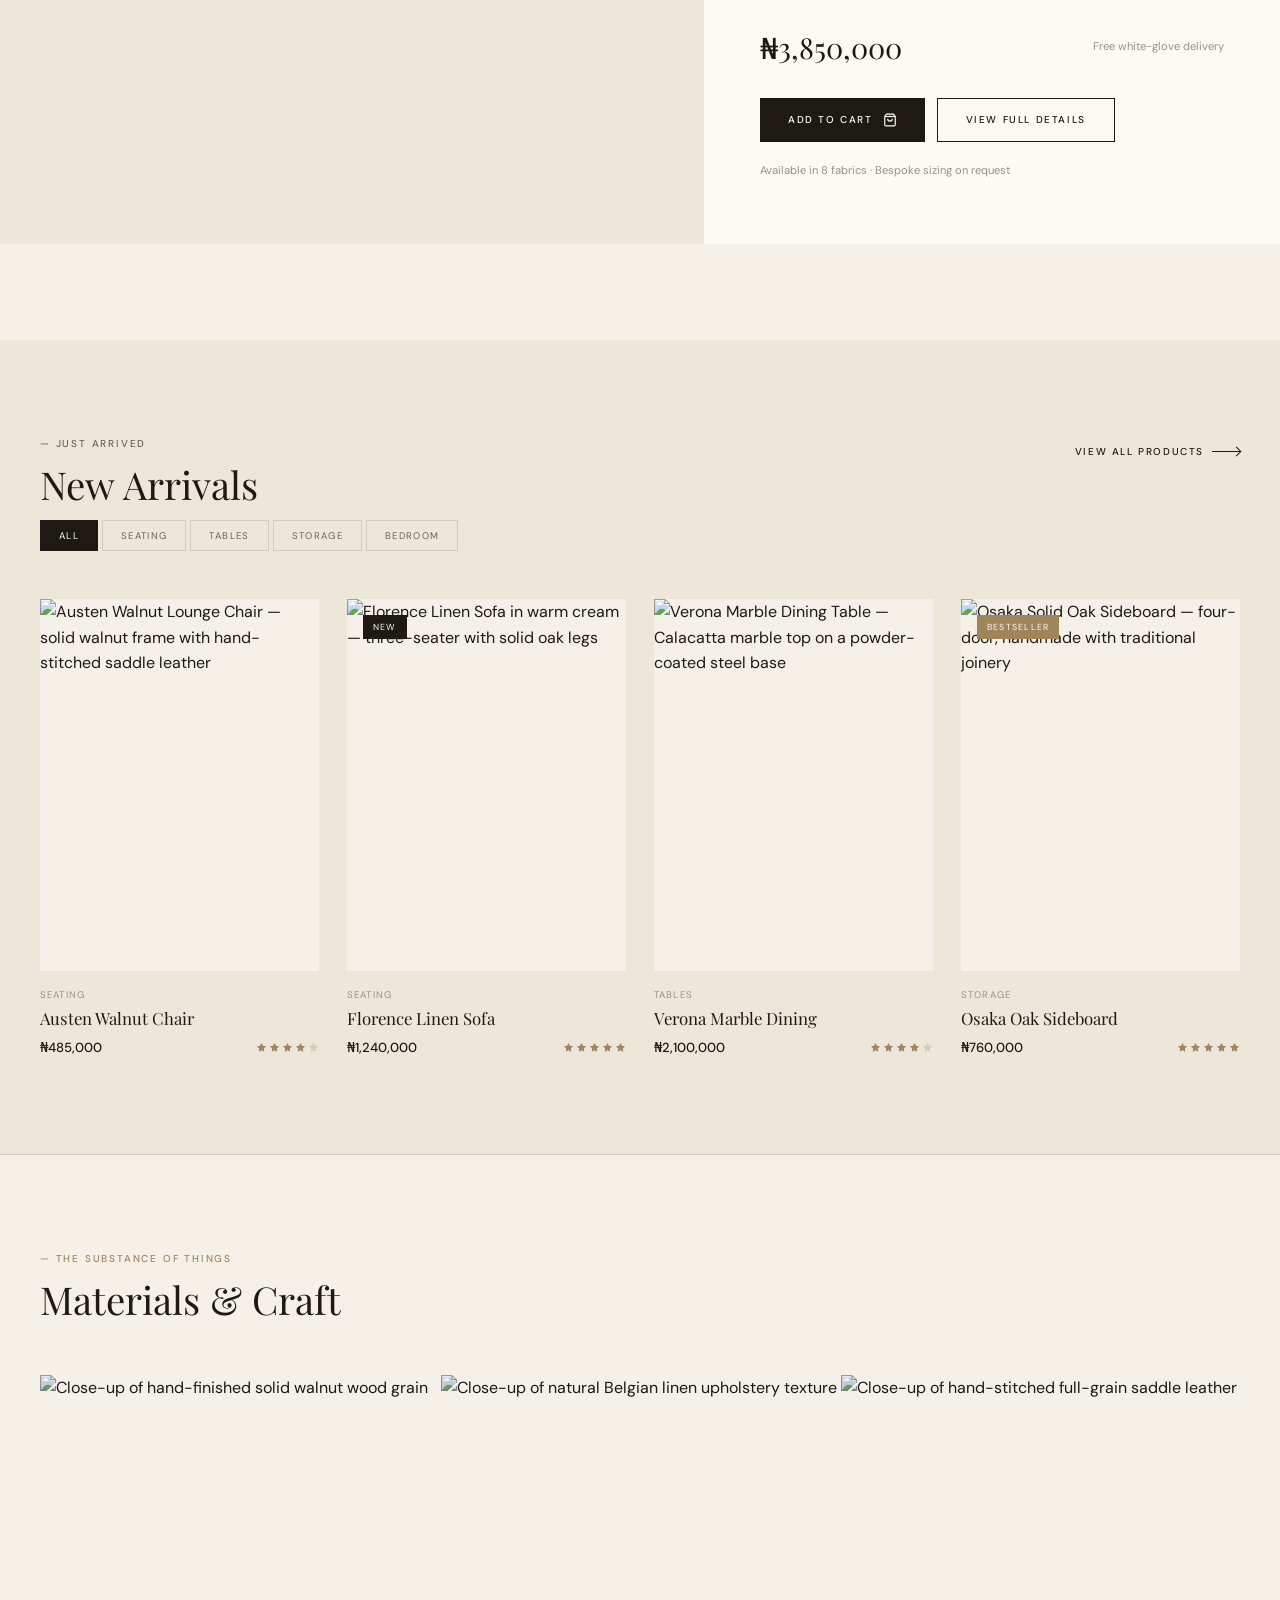
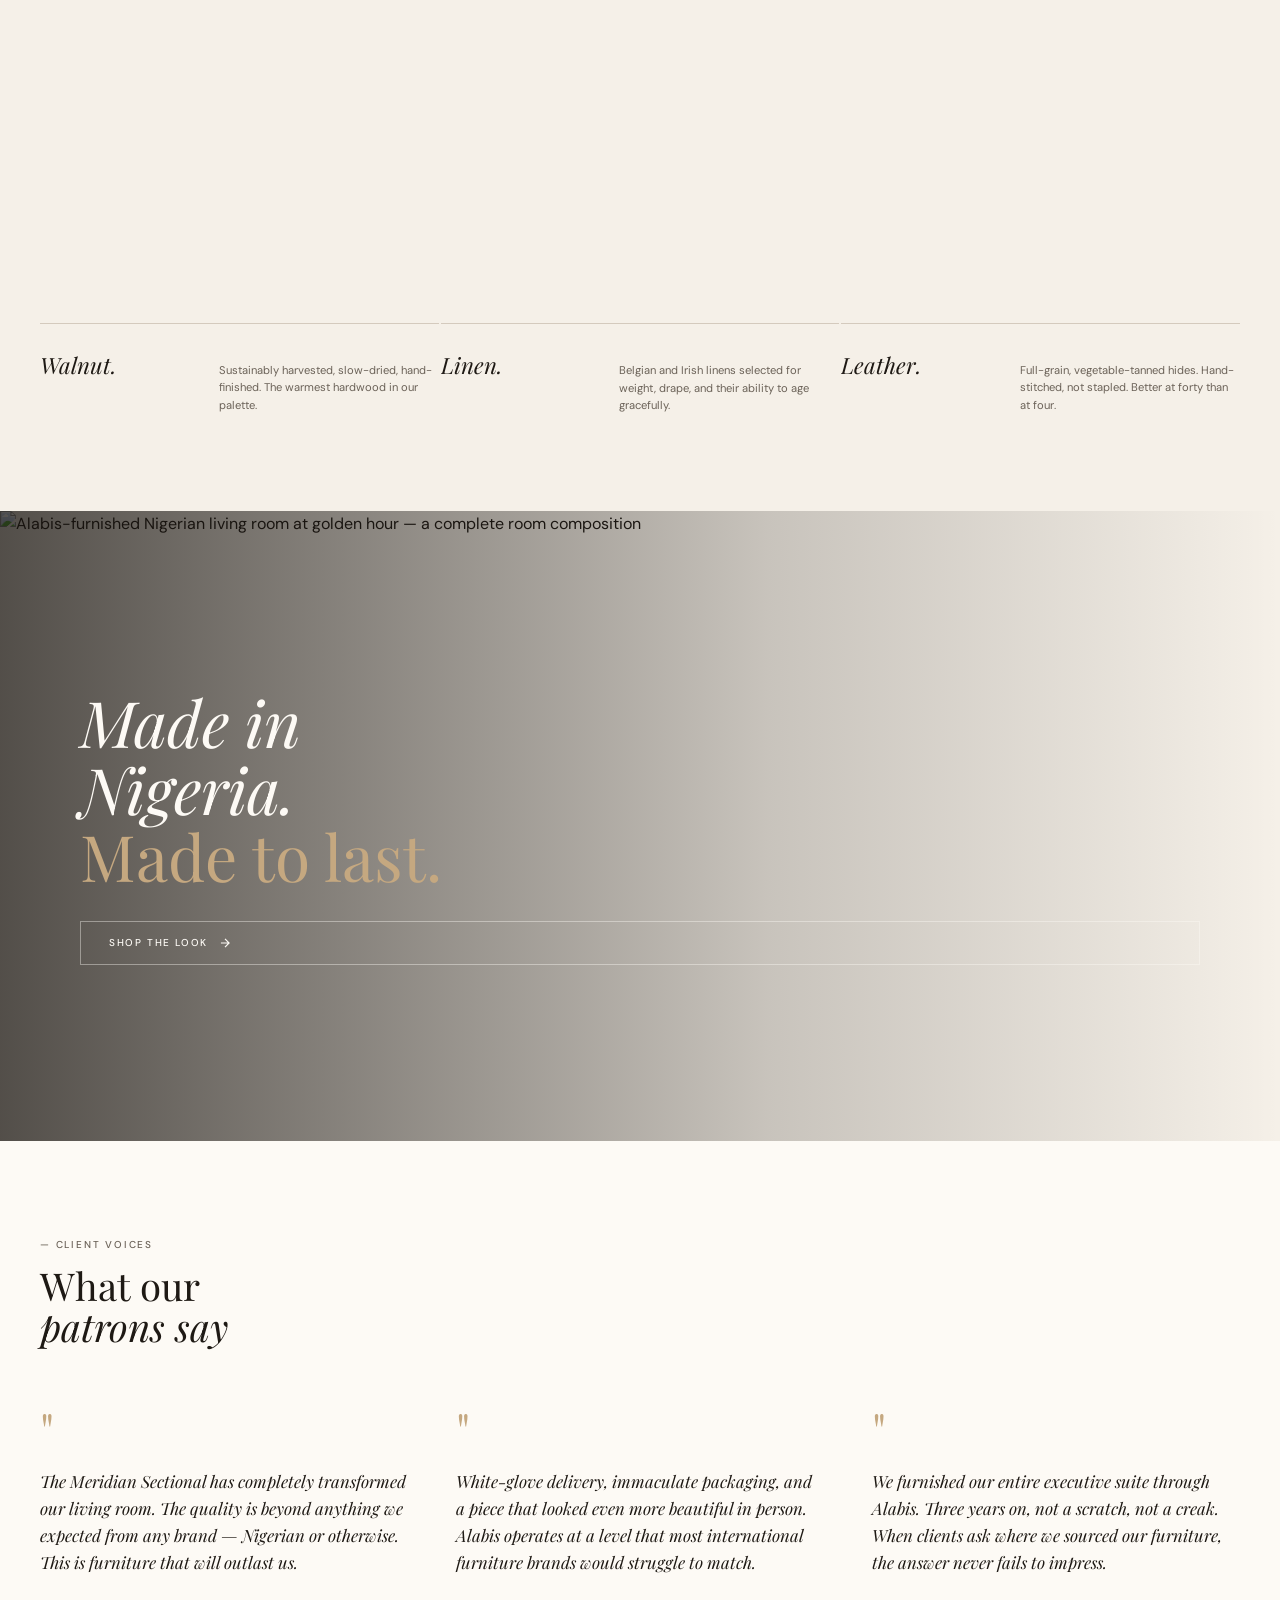
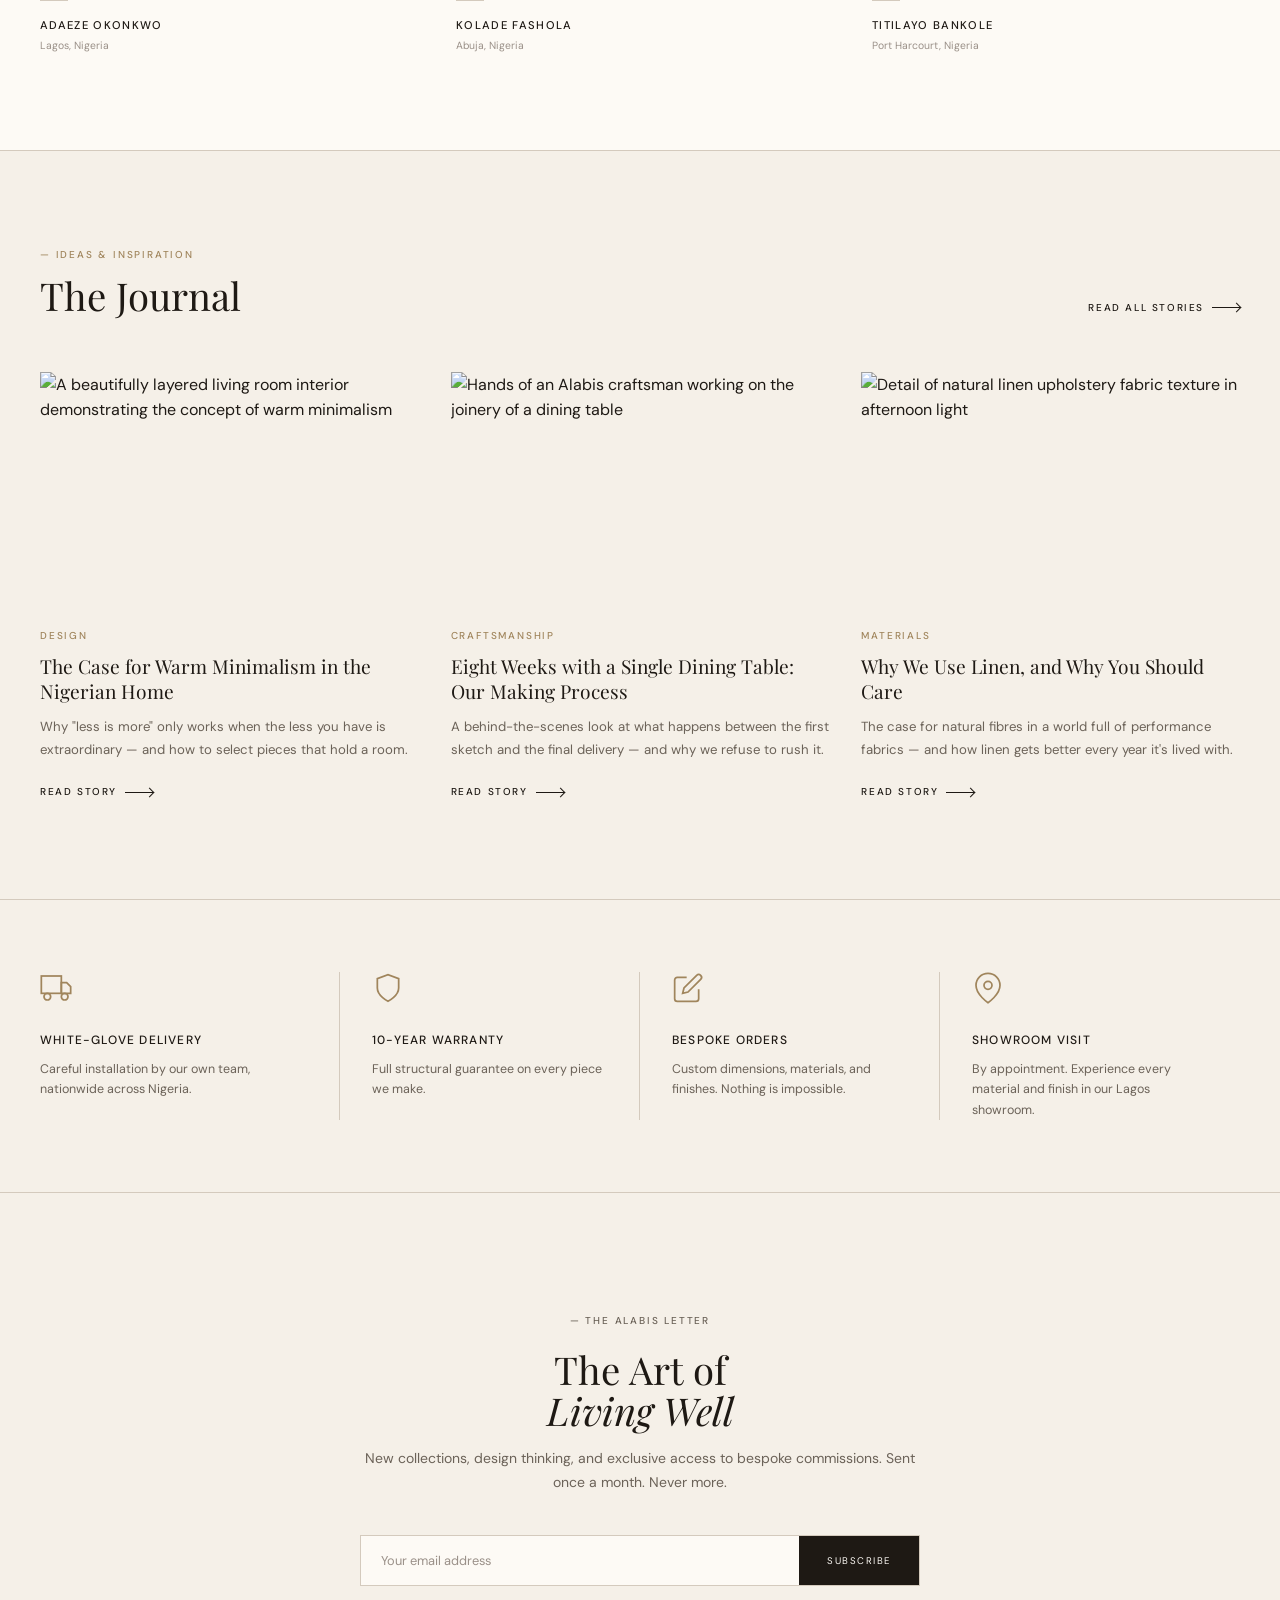
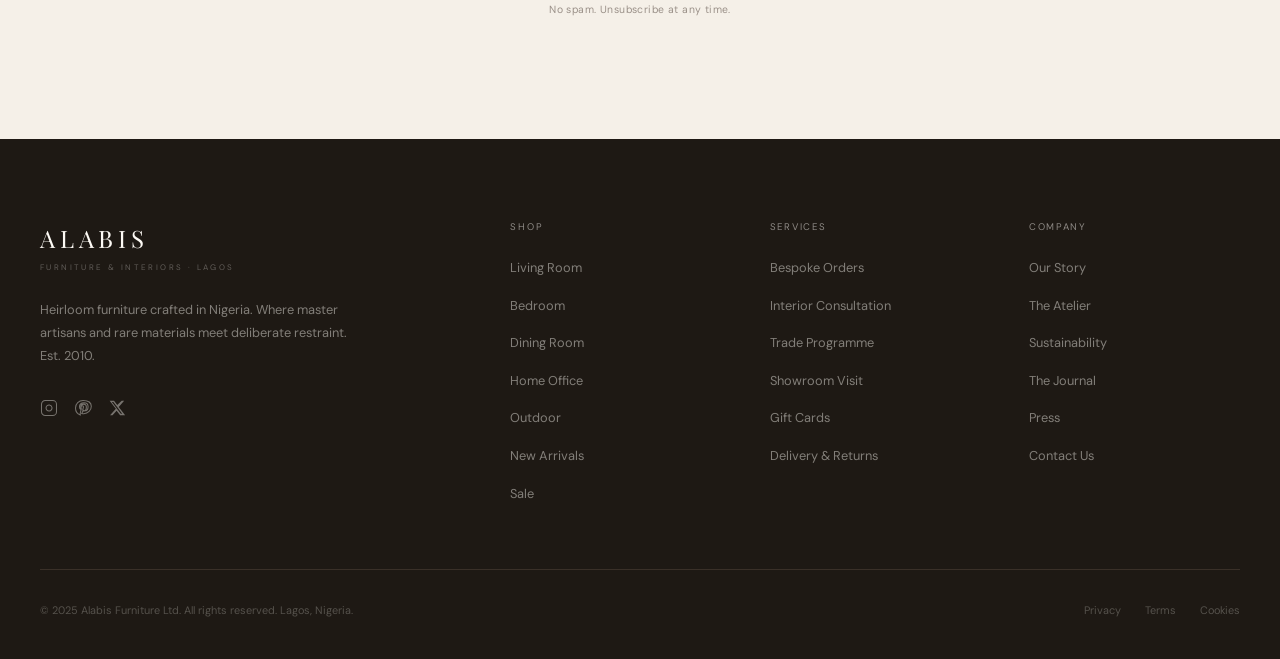
==== commit d4bee5f9: "Redesign homepage with Aesop + Taeillo + TOV reference style guide Complete rebuild using warm parch" ====
--- a/index.html
+++ b/index.html
@@ -3,995 +3,2055 @@
 <head>
   <meta charset="UTF-8" />
   <meta name="viewport" content="width=device-width, initial-scale=1.0" />
-  <title>ALABIS — Luxury Furniture</title>
-  <script src="https://cdn.tailwindcss.com"></script>
+  <title>Alabis — Furniture for the Considered Home</title>
+
+  <!-- Fonts: Playfair Display (editorial serif) + DM Sans (clean geometric) -->
   <link rel="preconnect" href="https://fonts.googleapis.com" />
   <link rel="preconnect" href="https://fonts.gstatic.com" crossorigin />
-  <link href="https://fonts.googleapis.com/css2?family=Cormorant:ital,wght@0,300;0,400;0,500;0,600;0,700;1,300;1,400;1,500&family=Montserrat:wght@300;400;500;600&display=swap" rel="stylesheet" />
-  <script>
-    tailwind.config = {
-      theme: {
-        extend: {
-          fontFamily: {
-            serif: ['Cormorant', 'Georgia', 'serif'],
-            sans: ['Montserrat', 'sans-serif'],
-          },
-          colors: {
-            stone: {
-              950: '#0C0A09',
-              900: '#1C1917',
-              800: '#292524',
-              700: '#44403C',
-              600: '#57534E',
-              400: '#A8A29E',
-              200: '#E7E5E4',
-              100: '#F5F5F4',
-              50:  '#FAFAF9',
-            },
-            gold: {
-              600: '#92400E',
-              500: '#B45309',
-              400: '#CA8A04',
-              300: '#D97706',
-              200: '#FDE68A',
-              100: '#FEF3C7',
-            }
-          },
-          letterSpacing: {
-            widest: '0.3em',
-          }
-        }
-      }
-    }
-  </script>
+  <link href="https://fonts.googleapis.com/css2?family=Playfair+Display:ital,wght@0,400;0,500;0,600;0,700;1,400;1,500;1,600&family=DM+Sans:wght@300;400;500&display=swap" rel="stylesheet" />
+
   <style>
-    *, *::before, *::after { box-sizing: border-box; }
-
-    html { scroll-behavior: smooth; }
+    /* ═══════════════════════════════════
+       DESIGN TOKENS — Aesop warmth palette
+    ═══════════════════════════════════ */
+    :root {
+      --bg:           #F5F0E8;
+      --bg-warm:      #EDE7DA;
+      --bg-dark:      #1E1914;
+      --bg-mid:       #2D2720;
+      --text:         #1E1914;
+      --text-mid:     #6B6258;
+      --text-light:   #9A9088;
+      --border:       #D4CABD;
+      --border-dark:  #3A3028;
+      --accent:       #A0855C;
+      --accent-light: #C5A880;
+      --white:        #FDFAF5;
+
+      --font-serif: 'Playfair Display', Georgia, serif;
+      --font-sans:  'DM Sans', system-ui, sans-serif;
+
+      --ease-out: cubic-bezier(0.22, 1, 0.36, 1);
+    }
+
+    /* ═══════════════════════════════════
+       RESET & BASE
+    ═══════════════════════════════════ */
+    *, *::before, *::after { box-sizing: border-box; margin: 0; padding: 0; }
+    html { scroll-behavior: smooth; font-size: 16px; }
 
     body {
-      background-color: #FAFAF9;
-      color: #0C0A09;
-      font-family: 'Montserrat', sans-serif;
-      font-weight: 300;
+      background: var(--bg);
+      color: var(--text);
+      font-family: var(--font-sans);
+      font-weight: 400;
+      line-height: 1.6;
       -webkit-font-smoothing: antialiased;
     }
 
-    /* ---- Navbar ---- */
-    #navbar {
+    img { display: block; max-width: 100%; }
+    a   { text-decoration: none; color: inherit; }
+    ::selection { background: var(--accent); color: var(--white); }
+    :focus-visible { outline: 1.5px solid var(--accent); outline-offset: 3px; }
+
+    /* ═══════════════════════════════════
+       TYPOGRAPHY UTILITIES
+    ═══════════════════════════════════ */
+    .label {
+      font-family: var(--font-sans);
+      font-size: 0.625rem;
+      font-weight: 500;
+      letter-spacing: 0.18em;
+      text-transform: uppercase;
+      color: var(--text-mid);
+    }
+    .label--light  { color: rgba(253,250,245,0.55); }
+    .label--accent { color: var(--accent); }
+
+    .serif { font-family: var(--font-serif); }
+
+    h1, h2, h3, .h1, .h2, .h3 {
+      font-family: var(--font-serif);
+      font-weight: 400;
+      line-height: 1.05;
+    }
+
+    /* ═══════════════════════════════════
+       LAYOUT
+    ═══════════════════════════════════ */
+    .container {
+      width: 100%;
+      max-width: 1440px;
+      margin: 0 auto;
+      padding: 0 40px;
+    }
+    @media (max-width: 768px) { .container { padding: 0 20px; } }
+
+    .divider { height: 1px; background: var(--border); }
+
+    /* ═══════════════════════════════════
+       BUTTONS
+    ═══════════════════════════════════ */
+    .btn {
+      display: inline-flex;
+      align-items: center;
+      gap: 10px;
+      font-family: var(--font-sans);
+      font-size: 0.625rem;
+      font-weight: 500;
+      letter-spacing: 0.16em;
+      text-transform: uppercase;
+      cursor: pointer;
+      transition: all 0.22s ease;
+      border: none;
+      background: none;
+    }
+
+    .btn--dark {
+      background: var(--bg-dark);
+      color: var(--white);
+      padding: 14px 28px;
+    }
+    .btn--dark:hover { background: var(--bg-mid); }
+
+    .btn--outline {
+      border: 1px solid var(--text);
+      color: var(--text);
+      padding: 13px 28px;
+    }
+    .btn--outline:hover { background: var(--text); color: var(--white); }
+
+    .btn--outline-light {
+      border: 1px solid rgba(253,250,245,0.4);
+      color: var(--white);
+      padding: 13px 28px;
+    }
+    .btn--outline-light:hover { border-color: var(--white); background: rgba(253,250,245,0.08); }
+
+    .btn--ghost {
+      color: var(--text);
+      padding: 0;
+      gap: 8px;
+    }
+    .btn--ghost:hover { color: var(--accent); }
+    .btn--ghost .arrow {
+      width: 28px;
+      height: 1px;
+      background: currentColor;
+      position: relative;
+      transition: width 0.25s ease;
+    }
+    .btn--ghost:hover .arrow { width: 38px; }
+    .btn--ghost .arrow::after {
+      content: '';
+      position: absolute;
+      right: 0; top: -3px;
+      width: 7px; height: 7px;
+      border-right: 1px solid currentColor;
+      border-top: 1px solid currentColor;
+      transform: rotate(45deg);
+    }
+
+    /* ═══════════════════════════════════
+       REVEAL ANIMATIONS
+    ═══════════════════════════════════ */
+    .reveal {
+      opacity: 0;
+      transform: translateY(24px);
+      transition: opacity 0.8s var(--ease-out), transform 0.8s var(--ease-out);
+    }
+    .reveal.in { opacity: 1; transform: none; }
+    .reveal-d1 { transition-delay: 0.1s; }
+    .reveal-d2 { transition-delay: 0.2s; }
+    .reveal-d3 { transition-delay: 0.3s; }
+    .reveal-d4 { transition-delay: 0.4s; }
+
+    @media (prefers-reduced-motion: reduce) {
+      .reveal { opacity: 1; transform: none; transition: none; }
+    }
+
+    /* ══════════════════════════════════════════════════════════
+       1. NAVIGATION
+    ══════════════════════════════════════════════════════════ */
+    #nav {
       position: fixed;
       top: 0; left: 0; right: 0;
-      z-index: 50;
-      transition: background 0.4s ease, box-shadow 0.4s ease;
-    }
-    #navbar.scrolled {
-      background: rgba(250,250,249,0.92);
-      backdrop-filter: blur(18px);
-      -webkit-backdrop-filter: blur(18px);
-      box-shadow: 0 1px 0 rgba(0,0,0,0.06);
-    }
-
-    /* ---- Hero ---- */
-    .hero-section {
-      height: 100svh;
-      min-height: 680px;
+      z-index: 100;
+      background: var(--bg);
+      transition: border-color 0.3s ease;
+      border-bottom: 1px solid transparent;
+    }
+    #nav.scrolled { border-bottom-color: var(--border); }
+
+    .nav-inner {
+      display: flex;
+      align-items: center;
+      justify-content: space-between;
+      height: 64px;
+    }
+
+    .nav-links {
+      display: flex;
+      gap: 36px;
+      list-style: none;
+    }
+    .nav-links a {
+      font-size: 0.625rem;
+      font-weight: 500;
+      letter-spacing: 0.16em;
+      text-transform: uppercase;
+      color: var(--text-mid);
+      transition: color 0.2s;
+    }
+    .nav-links a:hover { color: var(--text); }
+
+    .nav-logo {
+      position: absolute;
+      left: 50%;
+      transform: translateX(-50%);
+      text-align: center;
+      cursor: pointer;
+    }
+    .nav-logo-name {
+      font-family: var(--font-serif);
+      font-size: 1.25rem;
+      font-weight: 400;
+      letter-spacing: 0.22em;
+      color: var(--text);
+      line-height: 1;
+      display: block;
+    }
+    .nav-logo-sub {
+      font-size: 0.5rem;
+      letter-spacing: 0.35em;
+      text-transform: uppercase;
+      color: var(--text-light);
+      display: block;
+      margin-top: 2px;
+    }
+
+    .nav-actions {
+      display: flex;
+      align-items: center;
+      gap: 20px;
+    }
+    .nav-icon {
+      cursor: pointer;
+      color: var(--text-mid);
+      transition: color 0.2s;
+      background: none;
+      border: none;
+      padding: 0;
+      display: flex;
+    }
+    .nav-icon:hover { color: var(--text); }
+
+    .nav-hamburger { display: none; }
+    @media (max-width: 900px) {
+      .nav-links { display: none; }
+      .nav-hamburger { display: flex; }
+    }
+
+    /* ══════════════════════════════════════════════════════════
+       2. HERO — editorial split
+    ══════════════════════════════════════════════════════════ */
+    .hero {
+      display: grid;
+      grid-template-columns: 58% 42%;
+      min-height: 100svh;
+      padding-top: 64px;
+    }
+    @media (max-width: 900px) {
+      .hero { grid-template-columns: 1fr; min-height: auto; }
+    }
+
+    .hero-image {
       position: relative;
       overflow: hidden;
-      background: #1C1917;
-    }
-    .hero-bg {
+    }
+    .hero-image img {
+      width: 100%;
+      height: 100%;
+      object-fit: cover;
+      transform: scale(1.04);
+      transition: transform 1.4s var(--ease-out);
+    }
+    .hero-image img.loaded { transform: scale(1); }
+
+    @media (max-width: 900px) {
+      .hero-image { aspect-ratio: 4/3; }
+    }
+
+    .hero-content {
+      display: flex;
+      flex-direction: column;
+      justify-content: center;
+      padding: 80px 60px 80px 64px;
+      background: var(--bg);
+    }
+    @media (max-width: 1100px) { .hero-content { padding: 60px 40px; } }
+    @media (max-width: 900px)  { .hero-content { padding: 48px 20px; } }
+
+    .hero-tag {
+      display: flex;
+      align-items: center;
+      gap: 12px;
+      margin-bottom: 32px;
+    }
+    .hero-tag-line {
+      width: 36px;
+      height: 1px;
+      background: var(--accent);
+    }
+
+    .hero-headline {
+      font-size: clamp(2.8rem, 4.5vw, 5rem);
+      font-weight: 400;
+      line-height: 1.02;
+      letter-spacing: -0.01em;
+      margin-bottom: 28px;
+      color: var(--text);
+    }
+    .hero-headline em {
+      font-style: italic;
+      color: var(--accent);
+    }
+
+    .hero-body {
+      font-size: 0.9rem;
+      color: var(--text-mid);
+      line-height: 1.75;
+      max-width: 360px;
+      margin-bottom: 48px;
+    }
+
+    .hero-ctas {
+      display: flex;
+      gap: 16px;
+      flex-wrap: wrap;
+      align-items: center;
+    }
+
+    .hero-scroll {
+      position: absolute;
+      bottom: 32px;
+      left: 32px;
+      display: flex;
+      align-items: center;
+      gap: 12px;
+    }
+    .hero-scroll-line {
+      width: 1px;
+      height: 48px;
+      background: rgba(30,25,20,0.25);
+    }
+
+    /* ══════════════════════════════════════════════════════════
+       3. COLLECTIONS
+    ══════════════════════════════════════════════════════════ */
+    .collections-section {
+      padding: 96px 0 80px;
+    }
+
+    .section-header {
+      display: flex;
+      align-items: flex-end;
+      justify-content: space-between;
+      margin-bottom: 48px;
+    }
+
+    .section-title {
+      font-size: clamp(2rem, 3vw, 3rem);
+    }
+
+    .collections-grid {
+      display: grid;
+      grid-template-columns: repeat(4, 1fr);
+      gap: 2px;
+    }
+    @media (max-width: 900px) {
+      .collections-grid { grid-template-columns: repeat(2, 1fr); }
+    }
+    @media (max-width: 540px) {
+      .collections-grid { grid-template-columns: 1fr; }
+    }
+
+    .col-card {
+      position: relative;
+      overflow: hidden;
+      cursor: pointer;
+      aspect-ratio: 3/4;
+    }
+    .col-card img {
+      width: 100%;
+      height: 100%;
+      object-fit: cover;
+      transition: transform 0.9s var(--ease-out);
+    }
+    .col-card:hover img { transform: scale(1.06); }
+
+    .col-card-overlay {
       position: absolute;
       inset: 0;
-      background: url('https://images.unsplash.com/photo-1555041469-a586c61ea9bc?w=2400&q=85&auto=format&fit=crop') center/cover no-repeat;
-      opacity: 0.55;
-      transform: scale(1.04);
-      transition: transform 8s ease-out;
-    }
-    .hero-bg.loaded { transform: scale(1); }
-
-    .hero-grain {
+      background: linear-gradient(to top, rgba(20,16,12,0.75) 0%, rgba(20,16,12,0.1) 50%, transparent 100%);
+      transition: opacity 0.4s ease;
+    }
+
+    .col-card-info {
+      position: absolute;
+      bottom: 0;
+      left: 0;
+      right: 0;
+      padding: 28px 24px;
+    }
+    .col-card-num {
+      font-size: 0.55rem;
+      letter-spacing: 0.2em;
+      text-transform: uppercase;
+      color: rgba(253,250,245,0.5);
+      margin-bottom: 6px;
+    }
+    .col-card-name {
+      font-family: var(--font-serif);
+      font-size: 1.4rem;
+      font-weight: 400;
+      color: var(--white);
+      display: block;
+      margin-bottom: 12px;
+      line-height: 1.1;
+    }
+    .col-card-link {
+      display: inline-flex;
+      align-items: center;
+      gap: 8px;
+      font-size: 0.6rem;
+      letter-spacing: 0.14em;
+      text-transform: uppercase;
+      color: rgba(253,250,245,0.65);
+      opacity: 0;
+      transform: translateY(6px);
+      transition: opacity 0.3s ease, transform 0.3s ease, color 0.2s;
+    }
+    .col-card:hover .col-card-link {
+      opacity: 1;
+      transform: none;
+    }
+    .col-card-link:hover { color: var(--white); }
+
+    /* ══════════════════════════════════════════════════════════
+       4. BRAND STATEMENT — dark editorial
+    ══════════════════════════════════════════════════════════ */
+    .brand-statement {
+      background: var(--bg-dark);
+      padding: 120px 0;
+    }
+
+    .statement-inner {
+      display: grid;
+      grid-template-columns: 1fr 1fr;
+      gap: 80px;
+      align-items: center;
+    }
+    @media (max-width: 900px) {
+      .statement-inner { grid-template-columns: 1fr; gap: 48px; }
+    }
+
+    .statement-quote {
+      font-family: var(--font-serif);
+      font-style: italic;
+      font-size: clamp(1.8rem, 3vw, 3rem);
+      color: var(--white);
+      line-height: 1.2;
+      font-weight: 400;
+    }
+
+    .statement-quote em {
+      color: var(--accent-light);
+      font-style: italic;
+    }
+
+    .statement-copy {
+      color: rgba(253,250,245,0.6);
+      font-size: 0.875rem;
+      line-height: 1.85;
+      margin-top: 32px;
+      max-width: 400px;
+    }
+
+    .statement-copy-block {
+      display: flex;
+      flex-direction: column;
+      gap: 24px;
+    }
+
+    .statement-image {
+      aspect-ratio: 4/5;
+      overflow: hidden;
+    }
+    .statement-image img {
+      width: 100%;
+      height: 100%;
+      object-fit: cover;
+      filter: brightness(0.88) saturate(0.85);
+      transition: transform 0.9s var(--ease-out);
+    }
+    .statement-image:hover img { transform: scale(1.04); }
+
+    .statement-divider {
+      width: 40px;
+      height: 1px;
+      background: var(--border-dark);
+    }
+
+    .statement-stat-row {
+      display: flex;
+      gap: 40px;
+      margin-top: 40px;
+      padding-top: 40px;
+      border-top: 1px solid var(--border-dark);
+    }
+    .statement-stat-num {
+      font-family: var(--font-serif);
+      font-size: 2rem;
+      color: var(--white);
+      display: block;
+      line-height: 1;
+    }
+    .statement-stat-label {
+      font-size: 0.6rem;
+      letter-spacing: 0.14em;
+      text-transform: uppercase;
+      color: rgba(253,250,245,0.4);
+      display: block;
+      margin-top: 6px;
+    }
+
+    /* ══════════════════════════════════════════════════════════
+       5. FEATURED PRODUCT
+    ══════════════════════════════════════════════════════════ */
+    .featured-section {
+      padding: 96px 0;
+      border-top: 1px solid var(--border);
+    }
+
+    .featured-inner {
+      display: grid;
+      grid-template-columns: 55% 45%;
+      gap: 0;
+      align-items: stretch;
+    }
+    @media (max-width: 900px) {
+      .featured-inner { grid-template-columns: 1fr; }
+    }
+
+    .featured-image {
+      position: relative;
+      overflow: hidden;
+      background: var(--bg-warm);
+    }
+    .featured-image img {
+      width: 100%;
+      height: 100%;
+      object-fit: cover;
+      min-height: 560px;
+      transition: transform 0.9s var(--ease-out);
+    }
+    .featured-image:hover img { transform: scale(1.04); }
+
+    .featured-tag-abs {
+      position: absolute;
+      top: 28px;
+      left: 28px;
+    }
+
+    .featured-content {
+      padding: 64px 56px;
+      display: flex;
+      flex-direction: column;
+      justify-content: center;
+      background: var(--white);
+    }
+    @media (max-width: 1100px) { .featured-content { padding: 48px 36px; } }
+    @media (max-width: 900px)  { .featured-content { padding: 40px 20px; } }
+
+    .featured-breadcrumb {
+      display: flex;
+      align-items: center;
+      gap: 8px;
+      margin-bottom: 24px;
+    }
+
+    .featured-name {
+      font-size: clamp(1.8rem, 2.8vw, 3.2rem);
+      margin-bottom: 20px;
+    }
+
+    .featured-body {
+      font-size: 0.875rem;
+      color: var(--text-mid);
+      line-height: 1.8;
+      margin-bottom: 32px;
+      max-width: 380px;
+    }
+
+    .featured-specs {
+      display: grid;
+      grid-template-columns: 1fr 1fr;
+      gap: 0;
+      border-top: 1px solid var(--border);
+      border-left: 1px solid var(--border);
+      margin-bottom: 36px;
+    }
+    .featured-spec {
+      padding: 16px 20px;
+      border-right: 1px solid var(--border);
+      border-bottom: 1px solid var(--border);
+    }
+    .featured-spec-label {
+      font-size: 0.55rem;
+      letter-spacing: 0.16em;
+      text-transform: uppercase;
+      color: var(--text-light);
+      margin-bottom: 4px;
+    }
+    .featured-spec-val {
+      font-size: 0.8rem;
+      color: var(--text);
+    }
+
+    .featured-price-row {
+      display: flex;
+      align-items: center;
+      justify-content: space-between;
+      margin-bottom: 28px;
+    }
+    .featured-price {
+      font-family: var(--font-serif);
+      font-size: 1.8rem;
+      color: var(--text);
+    }
+    .featured-price-note {
+      font-size: 0.7rem;
+      color: var(--text-light);
+    }
+
+    /* ══════════════════════════════════════════════════════════
+       6. NEW ARRIVALS
+    ══════════════════════════════════════════════════════════ */
+    .arrivals-section {
+      padding: 96px 0;
+      background: var(--bg-warm);
+    }
+
+    .filter-row {
+      display: flex;
+      gap: 4px;
+      margin-top: 16px;
+    }
+    .filter-btn {
+      font-family: var(--font-sans);
+      font-size: 0.6rem;
+      letter-spacing: 0.14em;
+      text-transform: uppercase;
+      padding: 8px 18px;
+      border: 1px solid var(--border);
+      background: transparent;
+      color: var(--text-mid);
+      cursor: pointer;
+      transition: all 0.2s;
+    }
+    .filter-btn.active,
+    .filter-btn:hover {
+      background: var(--text);
+      color: var(--white);
+      border-color: var(--text);
+    }
+
+    .products-grid {
+      display: grid;
+      grid-template-columns: repeat(4, 1fr);
+      gap: 28px;
+      margin-top: 48px;
+    }
+    @media (max-width: 1100px) { .products-grid { grid-template-columns: repeat(3, 1fr); } }
+    @media (max-width: 768px)  { .products-grid { grid-template-columns: repeat(2, 1fr); gap: 16px; } }
+
+    .product-card {
+      cursor: pointer;
+    }
+
+    .product-card-media {
+      position: relative;
+      overflow: hidden;
+      aspect-ratio: 3/4;
+      background: var(--bg);
+      margin-bottom: 16px;
+    }
+    .product-card-media img {
+      width: 100%;
+      height: 100%;
+      object-fit: cover;
+      transition: transform 0.8s var(--ease-out);
+    }
+    .product-card:hover .product-card-media img { transform: scale(1.05); }
+
+    .product-card-badge {
+      position: absolute;
+      top: 16px;
+      left: 16px;
+      font-size: 0.55rem;
+      letter-spacing: 0.14em;
+      text-transform: uppercase;
+      padding: 5px 10px;
+      background: var(--bg-dark);
+      color: var(--white);
+    }
+    .product-card-badge.accent { background: var(--accent); }
+
+    .product-card-wish {
+      position: absolute;
+      top: 12px;
+      right: 12px;
+      width: 32px;
+      height: 32px;
+      background: var(--white);
+      border: none;
+      display: flex;
+      align-items: center;
+      justify-content: center;
+      cursor: pointer;
+      opacity: 0;
+      transition: opacity 0.25s;
+      color: var(--text-mid);
+    }
+    .product-card:hover .product-card-wish { opacity: 1; }
+    .product-card-wish:hover { color: var(--text); }
+
+    .product-card-atc {
+      position: absolute;
+      bottom: 0;
+      left: 0;
+      right: 0;
+      padding: 0 0;
+      transform: translateY(100%);
+      transition: transform 0.3s var(--ease-out);
+    }
+    .product-card:hover .product-card-atc { transform: translateY(0); }
+    .atc-btn {
+      width: 100%;
+      padding: 12px;
+      background: var(--bg-dark);
+      color: var(--white);
+      border: none;
+      font-family: var(--font-sans);
+      font-size: 0.6rem;
+      letter-spacing: 0.16em;
+      text-transform: uppercase;
+      cursor: pointer;
+      transition: background 0.2s;
+    }
+    .atc-btn:hover { background: var(--bg-mid); }
+
+    .product-card-cat {
+      font-size: 0.6rem;
+      letter-spacing: 0.12em;
+      text-transform: uppercase;
+      color: var(--text-light);
+      margin-bottom: 6px;
+    }
+    .product-card-name {
+      font-family: var(--font-serif);
+      font-size: 1.05rem;
+      color: var(--text);
+      margin-bottom: 8px;
+      line-height: 1.2;
+    }
+    .product-card-price-row {
+      display: flex;
+      align-items: center;
+      justify-content: space-between;
+    }
+    .product-card-price {
+      font-size: 0.825rem;
+      font-weight: 500;
+      color: var(--text);
+    }
+    .star-row {
+      display: flex;
+      gap: 2px;
+      align-items: center;
+    }
+
+    /* ══════════════════════════════════════════════════════════
+       7. MATERIAL STORIES
+    ══════════════════════════════════════════════════════════ */
+    .materials-section {
+      padding: 96px 0;
+      border-top: 1px solid var(--border);
+    }
+
+    .materials-grid {
+      display: grid;
+      grid-template-columns: repeat(3, 1fr);
+      gap: 2px;
+      margin-top: 56px;
+    }
+    @media (max-width: 768px) {
+      .materials-grid { grid-template-columns: 1fr; }
+    }
+
+    .material-tile {
+      position: relative;
+      overflow: hidden;
+      cursor: pointer;
+    }
+    .material-tile-img {
+      aspect-ratio: 3/4;
+      overflow: hidden;
+    }
+    .material-tile-img img {
+      width: 100%;
+      height: 100%;
+      object-fit: cover;
+      filter: saturate(0.7) brightness(0.95);
+      transition: transform 0.9s var(--ease-out), filter 0.5s ease;
+    }
+    .material-tile:hover .material-tile-img img {
+      transform: scale(1.06);
+      filter: saturate(0.9) brightness(1);
+    }
+
+    .material-tile-caption {
+      padding: 24px 0 0;
+      border-top: 1px solid var(--border);
+      margin-top: 16px;
+      display: flex;
+      justify-content: space-between;
+      align-items: baseline;
+    }
+    .material-tile-name {
+      font-family: var(--font-serif);
+      font-size: 1.4rem;
+      font-style: italic;
+    }
+    .material-tile-desc {
+      font-size: 0.7rem;
+      color: var(--text-mid);
+      max-width: 220px;
+      line-height: 1.6;
+    }
+
+    /* ══════════════════════════════════════════════════════════
+       8. FULL-BLEED LIFESTYLE MOMENT
+    ══════════════════════════════════════════════════════════ */
+    .lifestyle-section {
+      position: relative;
+      height: 70vh;
+      min-height: 480px;
+      overflow: hidden;
+    }
+    .lifestyle-section img {
+      width: 100%;
+      height: 100%;
+      object-fit: cover;
+      object-position: center 40%;
+    }
+    .lifestyle-overlay {
       position: absolute;
       inset: 0;
-      background-image: url("data:image/svg+xml,%3Csvg viewBox='0 0 512 512' xmlns='http://www.w3.org/2000/svg'%3E%3Cfilter id='n'%3E%3CfeTurbulence type='fractalNoise' baseFrequency='0.75' numOctaves='4' stitchTiles='stitch'/%3E%3C/filter%3E%3Crect width='100%25' height='100%25' filter='url(%23n)' opacity='0.04'/%3E%3C/svg%3E");
-      pointer-events: none;
-    }
-
-    /* Cormorant heading sizes */
-    .display-xl {
-      font-family: 'Cormorant', Georgia, serif;
-      font-size: clamp(3.5rem, 8vw, 9rem);
-      font-weight: 300;
-      line-height: 0.92;
-      letter-spacing: -0.01em;
-    }
-    .display-lg {
-      font-family: 'Cormorant', Georgia, serif;
-      font-size: clamp(2.5rem, 5vw, 6rem);
-      font-weight: 300;
-      line-height: 0.95;
-    }
-    .display-md {
-      font-family: 'Cormorant', Georgia, serif;
-      font-size: clamp(1.8rem, 3vw, 3.5rem);
-      font-weight: 400;
-      line-height: 1.1;
-    }
-
-    .label-xs {
-      font-family: 'Montserrat', sans-serif;
+      background: linear-gradient(to right, rgba(20,16,12,0.72) 0%, rgba(20,16,12,0.2) 60%, transparent 100%);
+    }
+    .lifestyle-content {
+      position: absolute;
+      inset: 0;
+      display: flex;
+      flex-direction: column;
+      justify-content: center;
+      padding: 0 80px;
+    }
+    @media (max-width: 768px) { .lifestyle-content { padding: 0 24px; } }
+
+    .lifestyle-headline {
+      font-family: var(--font-serif);
+      font-style: italic;
+      font-size: clamp(2rem, 5vw, 5rem);
+      color: var(--white);
+      line-height: 1.05;
+      max-width: 600px;
+      margin-bottom: 32px;
+    }
+
+    /* ══════════════════════════════════════════════════════════
+       9. TESTIMONIALS — minimal, no cards
+    ══════════════════════════════════════════════════════════ */
+    .testimonials-section {
+      padding: 96px 0;
+      background: var(--white);
+    }
+
+    .testimonials-grid {
+      display: grid;
+      grid-template-columns: repeat(3, 1fr);
+      gap: 48px;
+      margin-top: 64px;
+    }
+    @media (max-width: 900px) {
+      .testimonials-grid { grid-template-columns: 1fr; gap: 40px; }
+    }
+
+    .testimonial {
+      display: flex;
+      flex-direction: column;
+    }
+    .testimonial-mark {
+      font-family: var(--font-serif);
+      font-size: 3rem;
+      color: var(--accent-light);
+      line-height: 0.8;
+      margin-bottom: 20px;
+    }
+    .testimonial-quote {
+      font-family: var(--font-serif);
+      font-style: italic;
+      font-size: 1.05rem;
+      color: var(--text);
+      line-height: 1.6;
+      flex: 1;
+      margin-bottom: 24px;
+    }
+    .testimonial-divider {
+      width: 28px;
+      height: 1px;
+      background: var(--border);
+      margin-bottom: 16px;
+    }
+    .testimonial-author {
+      font-size: 0.7rem;
+      font-weight: 500;
+      letter-spacing: 0.12em;
+      text-transform: uppercase;
+      color: var(--text);
+    }
+    .testimonial-loc {
       font-size: 0.65rem;
+      color: var(--text-light);
+      margin-top: 3px;
+    }
+
+    /* ══════════════════════════════════════════════════════════
+       10. JOURNAL
+    ══════════════════════════════════════════════════════════ */
+    .journal-section {
+      padding: 96px 0;
+      border-top: 1px solid var(--border);
+    }
+
+    .journal-grid {
+      display: grid;
+      grid-template-columns: repeat(3, 1fr);
+      gap: 32px;
+      margin-top: 56px;
+    }
+    @media (max-width: 900px) {
+      .journal-grid { grid-template-columns: 1fr; }
+    }
+
+    .journal-card { cursor: pointer; }
+    .journal-card-img {
+      aspect-ratio: 16/10;
+      overflow: hidden;
+      margin-bottom: 20px;
+    }
+    .journal-card-img img {
+      width: 100%;
+      height: 100%;
+      object-fit: cover;
+      transition: transform 0.8s var(--ease-out);
+    }
+    .journal-card:hover .journal-card-img img { transform: scale(1.05); }
+    .journal-card-cat {
+      margin-bottom: 10px;
+    }
+    .journal-card-title {
+      font-family: var(--font-serif);
+      font-size: 1.2rem;
+      line-height: 1.3;
+      margin-bottom: 12px;
+      color: var(--text);
+      transition: color 0.2s;
+    }
+    .journal-card:hover .journal-card-title { color: var(--accent); }
+    .journal-card-excerpt {
+      font-size: 0.825rem;
+      color: var(--text-mid);
+      line-height: 1.7;
+      margin-bottom: 16px;
+    }
+
+    /* ══════════════════════════════════════════════════════════
+       11. SERVICES — Aesop-style icon strip
+    ══════════════════════════════════════════════════════════ */
+    .services-section {
+      padding: 72px 0;
+      border-top: 1px solid var(--border);
+      border-bottom: 1px solid var(--border);
+    }
+    .services-grid {
+      display: grid;
+      grid-template-columns: repeat(4, 1fr);
+      gap: 0;
+    }
+    @media (max-width: 768px) {
+      .services-grid { grid-template-columns: repeat(2, 1fr); }
+    }
+    .service-item {
+      padding: 0 32px;
+      border-right: 1px solid var(--border);
+      text-align: left;
+    }
+    .service-item:first-child { padding-left: 0; }
+    .service-item:last-child  { border-right: none; }
+    @media (max-width: 768px) {
+      .service-item { padding: 24px 0; border-right: none; border-bottom: 1px solid var(--border); }
+      .service-item:nth-child(even) { padding-left: 20px; }
+    }
+    .service-icon {
+      width: 32px;
+      height: 32px;
+      margin-bottom: 20px;
+      color: var(--accent);
+    }
+    .service-name {
+      font-size: 0.75rem;
       font-weight: 500;
-      letter-spacing: 0.28em;
+      letter-spacing: 0.1em;
       text-transform: uppercase;
-    }
-
-    /* ---- Product cards ---- */
-    .product-card { position: relative; overflow: hidden; cursor: pointer; }
-    .product-card img { transition: transform 0.7s cubic-bezier(0.25, 0.46, 0.45, 0.94); }
-    .product-card:hover img { transform: scale(1.06); }
-    .product-card .card-overlay {
-      position: absolute; inset: 0;
-      background: linear-gradient(to top, rgba(12,10,9,0.7) 0%, transparent 55%);
-      opacity: 0;
-      transition: opacity 0.4s ease;
-    }
-    .product-card:hover .card-overlay { opacity: 1; }
-    .product-card .card-cta {
-      position: absolute; bottom: 1.5rem; left: 1.5rem; right: 1.5rem;
-      transform: translateY(8px);
-      opacity: 0;
-      transition: all 0.35s ease;
-    }
-    .product-card:hover .card-cta { transform: translateY(0); opacity: 1; }
-
-    /* ---- Gold button ---- */
-    .btn-gold {
-      display: inline-flex;
+      color: var(--text);
+      margin-bottom: 8px;
+    }
+    .service-desc {
+      font-size: 0.78rem;
+      color: var(--text-mid);
+      line-height: 1.65;
+    }
+
+    /* ══════════════════════════════════════════════════════════
+       12. NEWSLETTER
+    ══════════════════════════════════════════════════════════ */
+    .newsletter-section {
+      padding: 120px 0;
+    }
+    .newsletter-inner {
+      max-width: 560px;
+      margin: 0 auto;
+      text-align: center;
+    }
+    .newsletter-headline {
+      font-size: clamp(1.8rem, 3vw, 2.8rem);
+      margin-bottom: 16px;
+    }
+    .newsletter-subtext {
+      font-size: 0.875rem;
+      color: var(--text-mid);
+      line-height: 1.75;
+      margin-bottom: 40px;
+    }
+    .newsletter-form {
+      display: flex;
+      gap: 0;
+      border: 1px solid var(--border);
+    }
+    .newsletter-input {
+      flex: 1;
+      border: none;
+      background: var(--white);
+      padding: 16px 20px;
+      font-family: var(--font-sans);
+      font-size: 0.8rem;
+      color: var(--text);
+      outline: none;
+    }
+    .newsletter-input::placeholder { color: var(--text-light); }
+    .newsletter-input:focus { background: var(--bg); }
+    .newsletter-submit {
+      padding: 16px 28px;
+      background: var(--bg-dark);
+      color: var(--white);
+      border: none;
+      font-family: var(--font-sans);
+      font-size: 0.6rem;
+      letter-spacing: 0.16em;
+      text-transform: uppercase;
+      cursor: pointer;
+      transition: background 0.2s;
+      white-space: nowrap;
+    }
+    .newsletter-submit:hover { background: var(--bg-mid); }
+    .newsletter-note {
+      font-size: 0.65rem;
+      color: var(--text-light);
+      margin-top: 16px;
+      letter-spacing: 0.04em;
+    }
+
+    /* ══════════════════════════════════════════════════════════
+       13. FOOTER
+    ══════════════════════════════════════════════════════════ */
+    .footer {
+      background: var(--bg-dark);
+      padding: 80px 0 40px;
+    }
+
+    .footer-top {
+      display: grid;
+      grid-template-columns: 2fr 1fr 1fr 1fr;
+      gap: 48px;
+      padding-bottom: 64px;
+      border-bottom: 1px solid var(--border-dark);
+    }
+    @media (max-width: 1000px) {
+      .footer-top { grid-template-columns: 1fr 1fr; }
+    }
+    @media (max-width: 600px) {
+      .footer-top { grid-template-columns: 1fr; }
+    }
+
+    .footer-brand-logo {
+      font-family: var(--font-serif);
+      font-size: 1.5rem;
+      letter-spacing: 0.2em;
+      color: var(--white);
+      margin-bottom: 4px;
+    }
+    .footer-brand-sub {
+      font-size: 0.5rem;
+      letter-spacing: 0.3em;
+      text-transform: uppercase;
+      color: rgba(253,250,245,0.3);
+      margin-bottom: 24px;
+    }
+    .footer-brand-about {
+      font-size: 0.8rem;
+      color: rgba(253,250,245,0.45);
+      line-height: 1.8;
+      max-width: 320px;
+      margin-bottom: 32px;
+    }
+    .footer-social {
+      display: flex;
+      gap: 16px;
+    }
+    .footer-social a {
+      color: rgba(253,250,245,0.4);
+      transition: color 0.2s;
+    }
+    .footer-social a:hover { color: var(--accent-light); }
+
+    .footer-col-title {
+      font-size: 0.6rem;
+      letter-spacing: 0.18em;
+      text-transform: uppercase;
+      color: rgba(253,250,245,0.5);
+      margin-bottom: 20px;
+    }
+    .footer-links {
+      list-style: none;
+      display: flex;
+      flex-direction: column;
+      gap: 12px;
+    }
+    .footer-links a {
+      font-size: 0.8rem;
+      color: rgba(253,250,245,0.45);
+      transition: color 0.2s;
+    }
+    .footer-links a:hover { color: var(--white); }
+
+    .footer-bottom {
+      display: flex;
       align-items: center;
-      gap: 0.5rem;
-      background: #CA8A04;
-      color: #fff;
-      font-family: 'Montserrat', sans-serif;
-      font-size: 0.65rem;
-      font-weight: 500;
-      letter-spacing: 0.2em;
-      text-transform: uppercase;
-      padding: 0.875rem 2rem;
-      transition: background 0.25s ease, transform 0.2s ease;
-      cursor: pointer;
-      border: none;
-      text-decoration: none;
-    }
-    .btn-gold:hover { background: #B45309; transform: translateY(-1px); }
-
-    .btn-outline {
-      display: inline-flex;
-      align-items: center;
-      gap: 0.5rem;
-      background: transparent;
-      color: #0C0A09;
-      font-family: 'Montserrat', sans-serif;
-      font-size: 0.65rem;
-      font-weight: 500;
-      letter-spacing: 0.2em;
-      text-transform: uppercase;
-      padding: 0.875rem 2rem;
-      border: 1px solid #0C0A09;
-      transition: background 0.25s ease, color 0.25s ease;
-      cursor: pointer;
-      text-decoration: none;
-    }
-    .btn-outline:hover { background: #0C0A09; color: #FAFAF9; }
-
-    .btn-outline-light {
-      display: inline-flex;
-      align-items: center;
-      gap: 0.5rem;
-      background: transparent;
-      color: #FAFAF9;
-      font-family: 'Montserrat', sans-serif;
-      font-size: 0.65rem;
-      font-weight: 500;
-      letter-spacing: 0.2em;
-      text-transform: uppercase;
-      padding: 0.875rem 2rem;
-      border: 1px solid rgba(250,250,249,0.5);
-      transition: background 0.25s ease, border-color 0.25s ease;
-      cursor: pointer;
-      text-decoration: none;
-    }
-    .btn-outline-light:hover { background: rgba(250,250,249,0.1); border-color: #FAFAF9; }
-
-    /* ---- Horizontal scroll strip ---- */
-    .scroll-strip {
-      display: flex;
-      gap: 1.5rem;
-      overflow-x: auto;
-      scroll-snap-type: x mandatory;
-      -webkit-overflow-scrolling: touch;
-      scrollbar-width: none;
-    }
-    .scroll-strip::-webkit-scrollbar { display: none; }
-    .scroll-strip > * { scroll-snap-align: start; flex-shrink: 0; }
-
-    /* ---- Divider ---- */
-    .divider { height: 1px; background: #E7E5E4; }
-
-    /* ---- Marquee ---- */
-    @keyframes marquee {
-      0%   { transform: translateX(0); }
-      100% { transform: translateX(-50%); }
-    }
-    .marquee-track { display: flex; width: max-content; animation: marquee 28s linear infinite; }
-    .marquee-track:hover { animation-play-state: paused; }
-
-    /* ---- Fade in on scroll ---- */
-    .reveal { opacity: 0; transform: translateY(28px); transition: opacity 0.7s ease, transform 0.7s ease; }
-    .reveal.visible { opacity: 1; transform: translateY(0); }
-    .reveal-delay-1 { transition-delay: 0.1s; }
-    .reveal-delay-2 { transition-delay: 0.2s; }
-    .reveal-delay-3 { transition-delay: 0.3s; }
-    .reveal-delay-4 { transition-delay: 0.4s; }
-
-    /* ---- Selection ---- */
-    ::selection { background: #CA8A04; color: #fff; }
-
-    /* ---- Focus ---- */
-    :focus-visible { outline: 2px solid #CA8A04; outline-offset: 3px; }
-
-    @media (prefers-reduced-motion: reduce) {
-      *, *::before, *::after { animation-duration: 0.01ms !important; transition-duration: 0.01ms !important; }
-    }
+      justify-content: space-between;
+      padding-top: 32px;
+      flex-wrap: wrap;
+      gap: 12px;
+    }
+    .footer-copy {
+      font-size: 0.68rem;
+      color: rgba(253,250,245,0.25);
+    }
+    .footer-legal {
+      display: flex;
+      gap: 24px;
+    }
+    .footer-legal a {
+      font-size: 0.68rem;
+      color: rgba(253,250,245,0.25);
+      transition: color 0.2s;
+    }
+    .footer-legal a:hover { color: rgba(253,250,245,0.5); }
+
+    /* Helpers */
+    .star { color: var(--accent); }
   </style>
 </head>
 <body>
 
-<!-- ════════════════════════════════════
+<!-- ══════════════════════════════════════════════════════════
      NAVIGATION
-════════════════════════════════════ -->
-<nav id="navbar" aria-label="Main navigation">
-  <div class="max-w-screen-2xl mx-auto px-6 md:px-10 py-5 flex items-center justify-between">
-
-    <!-- Left links -->
-    <ul class="hidden lg:flex items-center gap-8" role="list">
-      <li><a href="#collections" class="label-xs text-stone-950 hover:text-gold-400 transition-colors duration-200 cursor-pointer">Collections</a></li>
-      <li><a href="#new-arrivals" class="label-xs text-stone-950 hover:text-gold-400 transition-colors duration-200 cursor-pointer">New Arrivals</a></li>
-      <li><a href="#craftsmanship" class="label-xs text-stone-950 hover:text-gold-400 transition-colors duration-200 cursor-pointer">Craftsmanship</a></li>
-    </ul>
-
-    <!-- Logo -->
-    <a href="#" class="absolute left-1/2 -translate-x-1/2" aria-label="Alabis Furniture Home">
-      <div class="flex flex-col items-center">
-        <span style="font-family:'Cormorant',serif; font-size:1.6rem; font-weight:500; letter-spacing:0.18em; color:#1C1917; line-height:1;">ALABIS</span>
-        <span class="label-xs text-stone-600" style="letter-spacing:0.35em; font-size:0.55rem;">FURNITURE</span>
-      </div>
-    </a>
-
-    <!-- Right actions -->
-    <div class="flex items-center gap-5 ml-auto">
-      <!-- Search -->
-      <button aria-label="Search" class="cursor-pointer text-stone-700 hover:text-gold-400 transition-colors duration-200">
-        <svg xmlns="http://www.w3.org/2000/svg" width="18" height="18" fill="none" viewBox="0 0 24 24" stroke="currentColor" stroke-width="1.5" aria-hidden="true"><circle cx="11" cy="11" r="8"/><path d="m21 21-4.35-4.35"/></svg>
-      </button>
-      <!-- Wishlist -->
-      <button aria-label="Wishlist" class="hidden sm:block cursor-pointer text-stone-700 hover:text-gold-400 transition-colors duration-200">
-        <svg xmlns="http://www.w3.org/2000/svg" width="18" height="18" fill="none" viewBox="0 0 24 24" stroke="currentColor" stroke-width="1.5" aria-hidden="true"><path d="M20.84 4.61a5.5 5.5 0 0 0-7.78 0L12 5.67l-1.06-1.06a5.5 5.5 0 0 0-7.78 7.78l1.06 1.06L12 21.23l7.78-7.78 1.06-1.06a5.5 5.5 0 0 0 0-7.78z"/></svg>
-      </button>
-      <!-- Cart -->
-      <button aria-label="Cart (0 items)" class="cursor-pointer relative text-stone-700 hover:text-gold-400 transition-colors duration-200">
-        <svg xmlns="http://www.w3.org/2000/svg" width="18" height="18" fill="none" viewBox="0 0 24 24" stroke="currentColor" stroke-width="1.5" aria-hidden="true"><path d="M6 2 3 6v14a2 2 0 0 0 2 2h14a2 2 0 0 0 2-2V6l-3-4z"/><line x1="3" y1="6" x2="21" y2="6"/><path d="M16 10a4 4 0 0 1-8 0"/></svg>
-        <span class="absolute -top-1.5 -right-1.5 bg-gold-400 text-white rounded-full w-4 h-4 flex items-center justify-center" style="font-size:0.5rem; font-family:'Montserrat',sans-serif; font-weight:600;">0</span>
-      </button>
-      <!-- Mobile menu -->
-      <button aria-label="Open menu" class="lg:hidden cursor-pointer text-stone-700 hover:text-gold-400 transition-colors duration-200">
-        <svg xmlns="http://www.w3.org/2000/svg" width="20" height="20" fill="none" viewBox="0 0 24 24" stroke="currentColor" stroke-width="1.5" aria-hidden="true"><line x1="3" y1="6" x2="21" y2="6"/><line x1="3" y1="12" x2="21" y2="12"/><line x1="3" y1="18" x2="21" y2="18"/></svg>
-      </button>
+══════════════════════════════════════════════════════════ -->
+<header>
+  <nav id="nav" role="navigation" aria-label="Main navigation">
+    <div class="container">
+      <div class="nav-inner">
+
+        <!-- Left links -->
+        <ul class="nav-links" role="list">
+          <li><a href="#collections">Collections</a></li>
+          <li><a href="#new-arrivals">New Arrivals</a></li>
+          <li><a href="#craftsmanship">Our Makers</a></li>
+          <li><a href="#journal">Journal</a></li>
+        </ul>
+
+        <!-- Centered logo -->
+        <a class="nav-logo" href="#" aria-label="Alabis Furniture — Home">
+          <span class="nav-logo-name">ALABIS</span>
+          <span class="nav-logo-sub">Furniture &amp; Interiors</span>
+        </a>
+
+        <!-- Right actions -->
+        <div class="nav-actions">
+          <button class="nav-icon" aria-label="Search">
+            <svg width="18" height="18" fill="none" viewBox="0 0 24 24" stroke="currentColor" stroke-width="1.4" aria-hidden="true"><circle cx="11" cy="11" r="8"/><line x1="21" y1="21" x2="16.65" y2="16.65"/></svg>
+          </button>
+          <button class="nav-icon" aria-label="Saved items" class="hidden-mobile">
+            <svg width="18" height="18" fill="none" viewBox="0 0 24 24" stroke="currentColor" stroke-width="1.4" aria-hidden="true"><path d="M20.84 4.61a5.5 5.5 0 0 0-7.78 0L12 5.67l-1.06-1.06a5.5 5.5 0 0 0-7.78 7.78l1.06 1.06L12 21.23l7.78-7.78 1.06-1.06a5.5 5.5 0 0 0 0-7.78z"/></svg>
+          </button>
+          <button class="nav-icon" aria-label="Cart (0 items)" style="position:relative;">
+            <svg width="18" height="18" fill="none" viewBox="0 0 24 24" stroke="currentColor" stroke-width="1.4" aria-hidden="true"><path d="M6 2 3 6v14a2 2 0 0 0 2 2h14a2 2 0 0 0 2-2V6l-3-4z"/><line x1="3" y1="6" x2="21" y2="6"/><path d="M16 10a4 4 0 0 1-8 0"/></svg>
+            <span style="position:absolute;top:-6px;right:-6px;width:14px;height:14px;background:var(--accent);border-radius:50%;font-size:0.45rem;font-weight:600;display:flex;align-items:center;justify-content:center;color:white;font-family:var(--font-sans);">0</span>
+          </button>
+          <button class="nav-icon nav-hamburger" aria-label="Open menu">
+            <svg width="20" height="20" fill="none" viewBox="0 0 24 24" stroke="currentColor" stroke-width="1.4" aria-hidden="true"><line x1="3" y1="7" x2="21" y2="7"/><line x1="3" y1="17" x2="21" y2="17"/></svg>
+          </button>
+        </div>
+
+      </div>
     </div>
-
+  </nav>
+</header>
+
+
+<!-- ══════════════════════════════════════════════════════════
+     HERO — editorial split layout (Aesop / Taeillo inspired)
+══════════════════════════════════════════════════════════ -->
+<main>
+<section class="hero" aria-label="Hero">
+
+  <!-- Left: Full-bleed lifestyle image -->
+  <div class="hero-image">
+    <img id="hero-img"
+         src="https://images.unsplash.com/photo-1555041469-a586c61ea9bc?w=1800&q=88&auto=format&fit=crop"
+         alt="Alabis Florence sectional in warm cream linen, styled in a sunlit Lagos living room"
+         fetchpriority="high" />
   </div>
-</nav>
-
-
-<!-- ════════════════════════════════════
-     HERO
-════════════════════════════════════ -->
-<section class="hero-section" aria-label="Hero">
-  <div class="hero-bg" id="heroBg"></div>
-  <div class="hero-grain"></div>
-
-  <!-- Content -->
-  <div class="relative z-10 h-full flex flex-col justify-end pb-16 md:pb-24 px-6 md:px-14 lg:px-20 max-w-screen-2xl mx-auto">
-
-    <div class="max-w-3xl">
-      <p class="label-xs text-gold-300 mb-6">Est. 2010 · Lagos, Nigeria</p>
-      <h1 class="display-xl text-stone-50 mb-6">
-        Crafted<br/>
-        <em style="font-style:italic; font-weight:300;">for the</em><br/>
-        Exceptional
-      </h1>
-      <p class="text-stone-200 text-base md:text-lg font-light leading-relaxed max-w-md mb-10" style="letter-spacing:0.01em;">
-        Heirloom-quality furniture where master artisans and rare materials converge. Every piece tells a story of deliberate restraint.
-      </p>
-      <div class="flex flex-wrap gap-4">
-        <a href="#collections" class="btn-gold">
-          Explore Collections
-          <svg xmlns="http://www.w3.org/2000/svg" width="14" height="14" fill="none" viewBox="0 0 24 24" stroke="currentColor" stroke-width="2" aria-hidden="true"><path d="M5 12h14M12 5l7 7-7 7"/></svg>
-        </a>
-        <a href="#craftsmanship" class="btn-outline-light">Our Story</a>
-      </div>
+
+  <!-- Right: Editorial text on parchment -->
+  <div class="hero-content">
+    <div class="hero-tag">
+      <span class="hero-tag-line" aria-hidden="true"></span>
+      <span class="label label--accent">Handmade in Nigeria · Est. 2010</span>
     </div>
 
-    <!-- Scroll indicator -->
-    <div class="absolute bottom-8 right-8 md:right-14 flex flex-col items-center gap-3">
-      <div style="width:1px; height:56px; background:linear-gradient(to bottom, transparent, rgba(250,250,249,0.6));"></div>
-      <span class="label-xs text-stone-300" style="writing-mode:vertical-rl; letter-spacing:0.25em;">Scroll</span>
+    <h1 class="hero-headline">
+      Furniture<br/>
+      built for<br/>
+      <em>living well</em>
+    </h1>
+
+    <p class="hero-body">
+      Every piece in the Alabis atelier begins with a single question: will this still be beautiful in thirty years? We make furniture for considered homes — spaces where nothing is accidental.
+    </p>
+
+    <div class="hero-ctas">
+      <a href="#collections" class="btn btn--dark">
+        Explore Collections
+        <svg width="14" height="14" fill="none" viewBox="0 0 24 24" stroke="currentColor" stroke-width="2" aria-hidden="true"><path d="M5 12h14M12 5l7 7-7 7"/></svg>
+      </a>
+      <a href="#craftsmanship" class="btn btn--ghost">
+        <span>Our Story</span>
+        <span class="arrow" aria-hidden="true"></span>
+      </a>
     </div>
-
   </div>
 
-  <!-- Stats strip -->
-  <div class="absolute bottom-0 left-0 right-0 bg-stone-900/70 backdrop-blur-sm border-t border-white/10">
-    <div class="max-w-screen-2xl mx-auto px-6 md:px-14 py-4 grid grid-cols-3 divide-x divide-white/10">
-      <div class="px-4 md:px-8 text-center">
-        <p class="display-md text-stone-50" style="font-size:1.6rem;">14+</p>
-        <p class="label-xs text-stone-400 mt-1">Years Heritage</p>
-      </div>
-      <div class="px-4 md:px-8 text-center">
-        <p class="display-md text-stone-50" style="font-size:1.6rem;">340+</p>
-        <p class="label-xs text-stone-400 mt-1">Bespoke Pieces</p>
-      </div>
-      <div class="px-4 md:px-8 text-center">
-        <p class="display-md text-stone-50" style="font-size:1.6rem;">98%</p>
-        <p class="label-xs text-stone-400 mt-1">Client Satisfaction</p>
-      </div>
+</section>
+
+
+<!-- ══════════════════════════════════════════════════════════
+     COLLECTIONS — editorial grid
+══════════════════════════════════════════════════════════ -->
+<section id="collections" class="collections-section">
+  <div class="container">
+
+    <div class="section-header reveal">
+      <div>
+        <span class="label label--accent" style="display:block;margin-bottom:12px;">— Curated for every space</span>
+        <h2 class="section-title">Our Collections</h2>
+      </div>
+      <a href="#" class="btn btn--ghost reveal reveal-d2">
+        <span>View all</span>
+        <span class="arrow" aria-hidden="true"></span>
+      </a>
+    </div>
+
+    <div class="collections-grid">
+      <!-- Living Room -->
+      <div class="col-card reveal" tabindex="0" role="button" aria-label="Shop Living Room">
+        <img src="https://images.unsplash.com/photo-1586023492125-27b2c045efd7?w=900&q=82&auto=format&fit=crop"
+             alt="Warm living room with a cream sofa, walnut side table, and warm afternoon light"
+             loading="lazy" />
+        <div class="col-card-overlay" aria-hidden="true"></div>
+        <div class="col-card-info">
+          <p class="col-card-num">01</p>
+          <span class="col-card-name">Living Room</span>
+          <a href="#" class="col-card-link">
+            Shop now
+            <svg width="12" height="12" fill="none" viewBox="0 0 24 24" stroke="currentColor" stroke-width="2" aria-hidden="true"><path d="M5 12h14M12 5l7 7-7 7"/></svg>
+          </a>
+        </div>
+      </div>
+
+      <!-- Bedroom -->
+      <div class="col-card reveal reveal-d1" tabindex="0" role="button" aria-label="Shop Bedroom">
+        <img src="https://images.unsplash.com/photo-1631049307264-da0ec9d70304?w=900&q=82&auto=format&fit=crop"
+             alt="Serene bedroom with an upholstered headboard and linen bedding"
+             loading="lazy" />
+        <div class="col-card-overlay" aria-hidden="true"></div>
+        <div class="col-card-info">
+          <p class="col-card-num">02</p>
+          <span class="col-card-name">Bedroom</span>
+          <a href="#" class="col-card-link">
+            Shop now
+            <svg width="12" height="12" fill="none" viewBox="0 0 24 24" stroke="currentColor" stroke-width="2" aria-hidden="true"><path d="M5 12h14M12 5l7 7-7 7"/></svg>
+          </a>
+        </div>
+      </div>
+
+      <!-- Dining -->
+      <div class="col-card reveal reveal-d2" tabindex="0" role="button" aria-label="Shop Dining">
+        <img src="https://images.unsplash.com/photo-1617806118233-18e1de247200?w=900&q=82&auto=format&fit=crop"
+             alt="Refined dining room with marble table and saddle leather chairs"
+             loading="lazy" />
+        <div class="col-card-overlay" aria-hidden="true"></div>
+        <div class="col-card-info">
+          <p class="col-card-num">03</p>
+          <span class="col-card-name">Dining</span>
+          <a href="#" class="col-card-link">
+            Shop now
+            <svg width="12" height="12" fill="none" viewBox="0 0 24 24" stroke="currentColor" stroke-width="2" aria-hidden="true"><path d="M5 12h14M12 5l7 7-7 7"/></svg>
+          </a>
+        </div>
+      </div>
+
+      <!-- Office -->
+      <div class="col-card reveal reveal-d3" tabindex="0" role="button" aria-label="Shop Home Office">
+        <img src="https://images.unsplash.com/photo-1593642632559-0c6d3fc62b89?w=900&q=82&auto=format&fit=crop"
+             alt="Minimal home office with solid oak desk and warm leather chair"
+             loading="lazy" />
+        <div class="col-card-overlay" aria-hidden="true"></div>
+        <div class="col-card-info">
+          <p class="col-card-num">04</p>
+          <span class="col-card-name">Home Office</span>
+          <a href="#" class="col-card-link">
+            Shop now
+            <svg width="12" height="12" fill="none" viewBox="0 0 24 24" stroke="currentColor" stroke-width="2" aria-hidden="true"><path d="M5 12h14M12 5l7 7-7 7"/></svg>
+          </a>
+        </div>
+      </div>
+
     </div>
   </div>
 </section>
 
 
-<!-- ════════════════════════════════════
-     MARQUEE STRIP
-════════════════════════════════════ -->
-<div class="bg-gold-400 py-3 overflow-hidden" aria-hidden="true">
-  <div class="marquee-track">
-    <span class="label-xs text-white px-8">Solid Hardwood</span>
-    <span class="text-white/40 px-2">·</span>
-    <span class="label-xs text-white px-8">Hand-Finished</span>
-    <span class="text-white/40 px-2">·</span>
-    <span class="label-xs text-white px-8">Premium Leather</span>
-    <span class="text-white/40 px-2">·</span>
-    <span class="label-xs text-white px-8">Free White-Glove Delivery</span>
-    <span class="text-white/40 px-2">·</span>
-    <span class="label-xs text-white px-8">10-Year Warranty</span>
-    <span class="text-white/40 px-2">·</span>
-    <span class="label-xs text-white px-8">Bespoke Orders Welcome</span>
-    <span class="text-white/40 px-2">·</span>
-    <span class="label-xs text-white px-8">Sustainable Sourcing</span>
-    <span class="text-white/40 px-2">·</span>
-    <!-- duplicate for seamless loop -->
-    <span class="label-xs text-white px-8">Solid Hardwood</span>
-    <span class="text-white/40 px-2">·</span>
-    <span class="label-xs text-white px-8">Hand-Finished</span>
-    <span class="text-white/40 px-2">·</span>
-    <span class="label-xs text-white px-8">Premium Leather</span>
-    <span class="text-white/40 px-2">·</span>
-    <span class="label-xs text-white px-8">Free White-Glove Delivery</span>
-    <span class="text-white/40 px-2">·</span>
-    <span class="label-xs text-white px-8">10-Year Warranty</span>
-    <span class="text-white/40 px-2">·</span>
-    <span class="label-xs text-white px-8">Bespoke Orders Welcome</span>
-    <span class="text-white/40 px-2">·</span>
-    <span class="label-xs text-white px-8">Sustainable Sourcing</span>
-    <span class="text-white/40 px-2">·</span>
-  </div>
-</div>
-
-
-<!-- ════════════════════════════════════
-     COLLECTIONS
-════════════════════════════════════ -->
-<section id="collections" class="py-24 md:py-32 px-6 md:px-14 lg:px-20 max-w-screen-2xl mx-auto">
-
-  <div class="flex flex-col md:flex-row md:items-end justify-between gap-6 mb-14">
-    <div class="reveal">
-      <p class="label-xs text-gold-400 mb-3">Curated Spaces</p>
-      <h2 class="display-lg text-stone-950">Our Collections</h2>
-    </div>
-    <a href="#" class="btn-outline self-start md:self-auto reveal reveal-delay-2">View All Collections</a>
-  </div>
-
-  <!-- 3-column grid -->
-  <div class="grid grid-cols-1 md:grid-cols-3 gap-4 md:gap-6">
-
-    <!-- Collection 1 — tall -->
-    <div class="product-card md:row-span-2 reveal cursor-pointer" style="aspect-ratio:3/4;" tabindex="0" role="button" aria-label="Living Room Collection">
-      <img src="https://images.unsplash.com/photo-1586023492125-27b2c045efd7?w=900&q=80&auto=format&fit=crop"
-           alt="Elegant living room with cream sofa and walnut coffee table"
-           class="w-full h-full object-cover"
-           loading="lazy" />
-      <div class="card-overlay"></div>
-      <div class="card-cta">
-        <p class="label-xs text-white/70 mb-1">01 / Living</p>
-        <p class="text-white font-serif text-2xl font-light mb-3">Living Room</p>
-        <span class="btn-gold text-xs py-2.5 px-5">Shop Now</span>
-      </div>
-    </div>
-
-    <!-- Collection 2 -->
-    <div class="product-card reveal reveal-delay-1 cursor-pointer" style="aspect-ratio:4/3;" tabindex="0" role="button" aria-label="Bedroom Collection">
-      <img src="https://images.unsplash.com/photo-1631049307264-da0ec9d70304?w=900&q=80&auto=format&fit=crop"
-           alt="Serene bedroom with upholstered bed frame and linen bedding"
-           class="w-full h-full object-cover"
-           loading="lazy" />
-      <div class="card-overlay"></div>
-      <div class="card-cta">
-        <p class="label-xs text-white/70 mb-1">02 / Bedroom</p>
-        <p class="text-white font-serif text-2xl font-light mb-3">Bedroom</p>
-        <span class="btn-gold text-xs py-2.5 px-5">Shop Now</span>
-      </div>
-    </div>
-
-    <!-- Collection 3 -->
-    <div class="product-card reveal reveal-delay-2 cursor-pointer" style="aspect-ratio:4/3;" tabindex="0" role="button" aria-label="Dining Room Collection">
-      <img src="https://images.unsplash.com/photo-1617806118233-18e1de247200?w=900&q=80&auto=format&fit=crop"
-           alt="Refined dining room with marble table and leather chairs"
-           class="w-full h-full object-cover"
-           loading="lazy" />
-      <div class="card-overlay"></div>
-      <div class="card-cta">
-        <p class="label-xs text-white/70 mb-1">03 / Dining</p>
-        <p class="text-white font-serif text-2xl font-light mb-3">Dining Room</p>
-        <span class="btn-gold text-xs py-2.5 px-5">Shop Now</span>
-      </div>
-    </div>
-
-  </div>
-</section>
-
-
-<!-- ════════════════════════════════════
-     NEW ARRIVALS
-════════════════════════════════════ -->
-<section id="new-arrivals" class="py-24 md:py-32 bg-stone-100">
-  <div class="px-6 md:px-14 lg:px-20 max-w-screen-2xl mx-auto">
-
-    <div class="flex flex-col md:flex-row md:items-end justify-between gap-6 mb-14">
+<!-- ══════════════════════════════════════════════════════════
+     BRAND STATEMENT — dark editorial (Aesop inspired)
+══════════════════════════════════════════════════════════ -->
+<section class="brand-statement" id="craftsmanship" aria-labelledby="brand-statement-heading">
+  <div class="container">
+    <div class="statement-inner">
+
+      <!-- Left: Quote + copy + stats -->
       <div class="reveal">
-        <p class="label-xs text-gold-400 mb-3">Just Arrived</p>
-        <h2 class="display-lg text-stone-950">New Arrivals</h2>
-      </div>
-      <div class="flex gap-2 reveal reveal-delay-2" role="group" aria-label="Filter products">
-        <button class="label-xs px-5 py-2.5 bg-stone-950 text-white cursor-pointer transition-colors duration-200">All</button>
-        <button class="label-xs px-5 py-2.5 border border-stone-300 text-stone-600 hover:bg-stone-200 cursor-pointer transition-colors duration-200">Seating</button>
-        <button class="label-xs px-5 py-2.5 border border-stone-300 text-stone-600 hover:bg-stone-200 cursor-pointer transition-colors duration-200">Tables</button>
-        <button class="label-xs px-5 py-2.5 border border-stone-300 text-stone-600 hover:bg-stone-200 cursor-pointer transition-colors duration-200">Storage</button>
-      </div>
-    </div>
-
-    <!-- Product grid -->
-    <div class="grid grid-cols-2 md:grid-cols-4 gap-4 md:gap-6">
-
-      <!-- Product 1 -->
-      <article class="group cursor-pointer reveal" tabindex="0">
-        <div class="overflow-hidden bg-white mb-4 relative" style="aspect-ratio:3/4;">
-          <img src="https://images.unsplash.com/photo-1567538096630-e0c55bd6374c?w=600&q=80&auto=format&fit=crop"
-               alt="Austen Walnut Lounge Chair"
-               class="w-full h-full object-cover group-hover:scale-105 transition-transform duration-700"
-               loading="lazy" />
-          <button aria-label="Add Austen Chair to wishlist" class="absolute top-3 right-3 w-8 h-8 bg-white/90 flex items-center justify-center opacity-0 group-hover:opacity-100 transition-opacity duration-200 cursor-pointer hover:bg-white">
-            <svg xmlns="http://www.w3.org/2000/svg" width="14" height="14" fill="none" viewBox="0 0 24 24" stroke="#1C1917" stroke-width="1.5" aria-hidden="true"><path d="M20.84 4.61a5.5 5.5 0 0 0-7.78 0L12 5.67l-1.06-1.06a5.5 5.5 0 0 0-7.78 7.78l1.06 1.06L12 21.23l7.78-7.78 1.06-1.06a5.5 5.5 0 0 0 0-7.78z"/></svg>
-          </button>
-          <div class="absolute bottom-0 left-0 right-0 p-3 translate-y-full group-hover:translate-y-0 transition-transform duration-300 bg-stone-950">
-            <button class="w-full label-xs text-white py-2 cursor-pointer hover:text-gold-300 transition-colors duration-150">Add to Cart</button>
+        <span class="label label--light" style="display:block;margin-bottom:24px;">— Our Philosophy</span>
+        <blockquote>
+          <p class="statement-quote" id="brand-statement-heading">
+            "We do not make furniture.<br/>
+            We make <em>heirlooms</em><br/>
+            that happen to be useful."
+          </p>
+        </blockquote>
+
+        <div class="statement-copy-block">
+          <div class="statement-divider" aria-hidden="true" style="margin-top:36px;"></div>
+          <p class="statement-copy">
+            Alabis was founded on a conviction that Nigerian homes deserve furniture made with the same care and rigour as the finest European ateliers — but with materials, motifs, and a spirit that is entirely our own.
+          </p>
+          <p class="statement-copy">
+            Every piece is made by hand in our Lagos workshop. No shortcuts. No compromises. Just wood, leather, linen, and decades of craft.
+          </p>
+          <div style="margin-top:8px;">
+            <a href="#" class="btn btn--outline-light">Discover the Atelier</a>
           </div>
         </div>
-        <p class="label-xs text-stone-500 mb-1">Seating</p>
-        <h3 class="font-serif text-stone-950 text-lg font-light mb-1" style="font-family:'Cormorant',serif;">Austen Walnut Chair</h3>
-        <div class="flex items-center justify-between">
-          <p class="text-stone-950 text-sm font-medium" style="font-family:'Montserrat',sans-serif;">₦485,000</p>
-          <div class="flex gap-1" aria-label="4.8 out of 5 stars">
-            <svg xmlns="http://www.w3.org/2000/svg" width="11" height="11" viewBox="0 0 24 24" fill="#CA8A04" aria-hidden="true"><polygon points="12 2 15.09 8.26 22 9.27 17 14.14 18.18 21.02 12 17.77 5.82 21.02 7 14.14 2 9.27 8.91 8.26 12 2"/></svg>
-            <svg xmlns="http://www.w3.org/2000/svg" width="11" height="11" viewBox="0 0 24 24" fill="#CA8A04" aria-hidden="true"><polygon points="12 2 15.09 8.26 22 9.27 17 14.14 18.18 21.02 12 17.77 5.82 21.02 7 14.14 2 9.27 8.91 8.26 12 2"/></svg>
-            <svg xmlns="http://www.w3.org/2000/svg" width="11" height="11" viewBox="0 0 24 24" fill="#CA8A04" aria-hidden="true"><polygon points="12 2 15.09 8.26 22 9.27 17 14.14 18.18 21.02 12 17.77 5.82 21.02 7 14.14 2 9.27 8.91 8.26 12 2"/></svg>
-            <svg xmlns="http://www.w3.org/2000/svg" width="11" height="11" viewBox="0 0 24 24" fill="#CA8A04" aria-hidden="true"><polygon points="12 2 15.09 8.26 22 9.27 17 14.14 18.18 21.02 12 17.77 5.82 21.02 7 14.14 2 9.27 8.91 8.26 12 2"/></svg>
-            <svg xmlns="http://www.w3.org/2000/svg" width="11" height="11" viewBox="0 0 24 24" fill="#CA8A04" aria-hidden="true"><polygon points="12 2 15.09 8.26 22 9.27 17 14.14 18.18 21.02 12 17.77 5.82 21.02 7 14.14 2 9.27 8.91 8.26 12 2"/></svg>
-          </div>
-        </div>
-      </article>
-
-      <!-- Product 2 -->
-      <article class="group cursor-pointer reveal reveal-delay-1" tabindex="0">
-        <div class="overflow-hidden bg-white mb-4 relative" style="aspect-ratio:3/4;">
-          <img src="https://images.unsplash.com/photo-1555041469-a586c61ea9bc?w=600&q=80&auto=format&fit=crop"
-               alt="Florence Linen Sofa in cream"
-               class="w-full h-full object-cover group-hover:scale-105 transition-transform duration-700"
-               loading="lazy" />
-          <span class="absolute top-3 left-3 label-xs bg-stone-950 text-white px-3 py-1">New</span>
-          <button aria-label="Add Florence Sofa to wishlist" class="absolute top-3 right-3 w-8 h-8 bg-white/90 flex items-center justify-center opacity-0 group-hover:opacity-100 transition-opacity duration-200 cursor-pointer hover:bg-white">
-            <svg xmlns="http://www.w3.org/2000/svg" width="14" height="14" fill="none" viewBox="0 0 24 24" stroke="#1C1917" stroke-width="1.5" aria-hidden="true"><path d="M20.84 4.61a5.5 5.5 0 0 0-7.78 0L12 5.67l-1.06-1.06a5.5 5.5 0 0 0-7.78 7.78l1.06 1.06L12 21.23l7.78-7.78 1.06-1.06a5.5 5.5 0 0 0 0-7.78z"/></svg>
-          </button>
-          <div class="absolute bottom-0 left-0 right-0 p-3 translate-y-full group-hover:translate-y-0 transition-transform duration-300 bg-stone-950">
-            <button class="w-full label-xs text-white py-2 cursor-pointer hover:text-gold-300 transition-colors duration-150">Add to Cart</button>
-          </div>
-        </div>
-        <p class="label-xs text-stone-500 mb-1">Seating</p>
-        <h3 class="font-serif text-stone-950 text-lg font-light mb-1" style="font-family:'Cormorant',serif;">Florence Linen Sofa</h3>
-        <div class="flex items-center justify-between">
-          <p class="text-stone-950 text-sm font-medium" style="font-family:'Montserrat',sans-serif;">₦1,240,000</p>
-          <div class="flex gap-1" aria-label="4.9 out of 5 stars">
-            <svg xmlns="http://www.w3.org/2000/svg" width="11" height="11" viewBox="0 0 24 24" fill="#CA8A04" aria-hidden="true"><polygon points="12 2 15.09 8.26 22 9.27 17 14.14 18.18 21.02 12 17.77 5.82 21.02 7 14.14 2 9.27 8.91 8.26 12 2"/></svg>
-            <svg xmlns="http://www.w3.org/2000/svg" width="11" height="11" viewBox="0 0 24 24" fill="#CA8A04" aria-hidden="true"><polygon points="12 2 15.09 8.26 22 9.27 17 14.14 18.18 21.02 12 17.77 5.82 21.02 7 14.14 2 9.27 8.91 8.26 12 2"/></svg>
-            <svg xmlns="http://www.w3.org/2000/svg" width="11" height="11" viewBox="0 0 24 24" fill="#CA8A04" aria-hidden="true"><polygon points="12 2 15.09 8.26 22 9.27 17 14.14 18.18 21.02 12 17.77 5.82 21.02 7 14.14 2 9.27 8.91 8.26 12 2"/></svg>
-            <svg xmlns="http://www.w3.org/2000/svg" width="11" height="11" viewBox="0 0 24 24" fill="#CA8A04" aria-hidden="true"><polygon points="12 2 15.09 8.26 22 9.27 17 14.14 18.18 21.02 12 17.77 5.82 21.02 7 14.14 2 9.27 8.91 8.26 12 2"/></svg>
-            <svg xmlns="http://www.w3.org/2000/svg" width="11" height="11" viewBox="0 0 24 24" fill="#CA8A04" aria-hidden="true"><polygon points="12 2 15.09 8.26 22 9.27 17 14.14 18.18 21.02 12 17.77 5.82 21.02 7 14.14 2 9.27 8.91 8.26 12 2"/></svg>
-          </div>
-        </div>
-      </article>
-
-      <!-- Product 3 -->
-      <article class="group cursor-pointer reveal reveal-delay-2" tabindex="0">
-        <div class="overflow-hidden bg-white mb-4 relative" style="aspect-ratio:3/4;">
-          <img src="https://images.unsplash.com/photo-1595526114035-0d45ed16cfbf?w=600&q=80&auto=format&fit=crop"
-               alt="Verona Marble Dining Table"
-               class="w-full h-full object-cover group-hover:scale-105 transition-transform duration-700"
-               loading="lazy" />
-          <button aria-label="Add Verona Table to wishlist" class="absolute top-3 right-3 w-8 h-8 bg-white/90 flex items-center justify-center opacity-0 group-hover:opacity-100 transition-opacity duration-200 cursor-pointer hover:bg-white">
-            <svg xmlns="http://www.w3.org/2000/svg" width="14" height="14" fill="none" viewBox="0 0 24 24" stroke="#1C1917" stroke-width="1.5" aria-hidden="true"><path d="M20.84 4.61a5.5 5.5 0 0 0-7.78 0L12 5.67l-1.06-1.06a5.5 5.5 0 0 0-7.78 7.78l1.06 1.06L12 21.23l7.78-7.78 1.06-1.06a5.5 5.5 0 0 0 0-7.78z"/></svg>
-          </button>
-          <div class="absolute bottom-0 left-0 right-0 p-3 translate-y-full group-hover:translate-y-0 transition-transform duration-300 bg-stone-950">
-            <button class="w-full label-xs text-white py-2 cursor-pointer hover:text-gold-300 transition-colors duration-150">Add to Cart</button>
-          </div>
-        </div>
-        <p class="label-xs text-stone-500 mb-1">Tables</p>
-        <h3 class="font-serif text-stone-950 text-lg font-light mb-1" style="font-family:'Cormorant',serif;">Verona Marble Dining</h3>
-        <div class="flex items-center justify-between">
-          <p class="text-stone-950 text-sm font-medium" style="font-family:'Montserrat',sans-serif;">₦2,100,000</p>
-          <div class="flex gap-1" aria-label="4.7 out of 5 stars">
-            <svg xmlns="http://www.w3.org/2000/svg" width="11" height="11" viewBox="0 0 24 24" fill="#CA8A04" aria-hidden="true"><polygon points="12 2 15.09 8.26 22 9.27 17 14.14 18.18 21.02 12 17.77 5.82 21.02 7 14.14 2 9.27 8.91 8.26 12 2"/></svg>
-            <svg xmlns="http://www.w3.org/2000/svg" width="11" height="11" viewBox="0 0 24 24" fill="#CA8A04" aria-hidden="true"><polygon points="12 2 15.09 8.26 22 9.27 17 14.14 18.18 21.02 12 17.77 5.82 21.02 7 14.14 2 9.27 8.91 8.26 12 2"/></svg>
-            <svg xmlns="http://www.w3.org/2000/svg" width="11" height="11" viewBox="0 0 24 24" fill="#CA8A04" aria-hidden="true"><polygon points="12 2 15.09 8.26 22 9.27 17 14.14 18.18 21.02 12 17.77 5.82 21.02 7 14.14 2 9.27 8.91 8.26 12 2"/></svg>
-            <svg xmlns="http://www.w3.org/2000/svg" width="11" height="11" viewBox="0 0 24 24" fill="#CA8A04" aria-hidden="true"><polygon points="12 2 15.09 8.26 22 9.27 17 14.14 18.18 21.02 12 17.77 5.82 21.02 7 14.14 2 9.27 8.91 8.26 12 2"/></svg>
-            <svg xmlns="http://www.w3.org/2000/svg" width="11" height="11" viewBox="0 0 24 24" fill="#E7E5E4" aria-hidden="true"><polygon points="12 2 15.09 8.26 22 9.27 17 14.14 18.18 21.02 12 17.77 5.82 21.02 7 14.14 2 9.27 8.91 8.26 12 2"/></svg>
-          </div>
-        </div>
-      </article>
-
-      <!-- Product 4 -->
-      <article class="group cursor-pointer reveal reveal-delay-3" tabindex="0">
-        <div class="overflow-hidden bg-white mb-4 relative" style="aspect-ratio:3/4;">
-          <img src="https://images.unsplash.com/photo-1556909114-f6e7ad7d3136?w=600&q=80&auto=format&fit=crop"
-               alt="Osaka Solid Oak Sideboard"
-               class="w-full h-full object-cover group-hover:scale-105 transition-transform duration-700"
-               loading="lazy" />
-          <span class="absolute top-3 left-3 label-xs bg-gold-400 text-white px-3 py-1">Bestseller</span>
-          <button aria-label="Add Osaka Sideboard to wishlist" class="absolute top-3 right-3 w-8 h-8 bg-white/90 flex items-center justify-center opacity-0 group-hover:opacity-100 transition-opacity duration-200 cursor-pointer hover:bg-white">
-            <svg xmlns="http://www.w3.org/2000/svg" width="14" height="14" fill="none" viewBox="0 0 24 24" stroke="#1C1917" stroke-width="1.5" aria-hidden="true"><path d="M20.84 4.61a5.5 5.5 0 0 0-7.78 0L12 5.67l-1.06-1.06a5.5 5.5 0 0 0-7.78 7.78l1.06 1.06L12 21.23l7.78-7.78 1.06-1.06a5.5 5.5 0 0 0 0-7.78z"/></svg>
-          </button>
-          <div class="absolute bottom-0 left-0 right-0 p-3 translate-y-full group-hover:translate-y-0 transition-transform duration-300 bg-stone-950">
-            <button class="w-full label-xs text-white py-2 cursor-pointer hover:text-gold-300 transition-colors duration-150">Add to Cart</button>
-          </div>
-        </div>
-        <p class="label-xs text-stone-500 mb-1">Storage</p>
-        <h3 class="font-serif text-stone-950 text-lg font-light mb-1" style="font-family:'Cormorant',serif;">Osaka Oak Sideboard</h3>
-        <div class="flex items-center justify-between">
-          <p class="text-stone-950 text-sm font-medium" style="font-family:'Montserrat',sans-serif;">₦760,000</p>
-          <div class="flex gap-1" aria-label="5 out of 5 stars">
-            <svg xmlns="http://www.w3.org/2000/svg" width="11" height="11" viewBox="0 0 24 24" fill="#CA8A04" aria-hidden="true"><polygon points="12 2 15.09 8.26 22 9.27 17 14.14 18.18 21.02 12 17.77 5.82 21.02 7 14.14 2 9.27 8.91 8.26 12 2"/></svg>
-            <svg xmlns="http://www.w3.org/2000/svg" width="11" height="11" viewBox="0 0 24 24" fill="#CA8A04" aria-hidden="true"><polygon points="12 2 15.09 8.26 22 9.27 17 14.14 18.18 21.02 12 17.77 5.82 21.02 7 14.14 2 9.27 8.91 8.26 12 2"/></svg>
-            <svg xmlns="http://www.w3.org/2000/svg" width="11" height="11" viewBox="0 0 24 24" fill="#CA8A04" aria-hidden="true"><polygon points="12 2 15.09 8.26 22 9.27 17 14.14 18.18 21.02 12 17.77 5.82 21.02 7 14.14 2 9.27 8.91 8.26 12 2"/></svg>
-            <svg xmlns="http://www.w3.org/2000/svg" width="11" height="11" viewBox="0 0 24 24" fill="#CA8A04" aria-hidden="true"><polygon points="12 2 15.09 8.26 22 9.27 17 14.14 18.18 21.02 12 17.77 5.82 21.02 7 14.14 2 9.27 8.91 8.26 12 2"/></svg>
-            <svg xmlns="http://www.w3.org/2000/svg" width="11" height="11" viewBox="0 0 24 24" fill="#CA8A04" aria-hidden="true"><polygon points="12 2 15.09 8.26 22 9.27 17 14.14 18.18 21.02 12 17.77 5.82 21.02 7 14.14 2 9.27 8.91 8.26 12 2"/></svg>
-          </div>
-        </div>
-      </article>
-
-    </div>
-
-  </div>
-</section>
-
-
-<!-- ════════════════════════════════════
-     FEATURED PIECE (EDITORIAL)
-════════════════════════════════════ -->
-<section class="bg-stone-900 overflow-hidden">
-  <div class="max-w-screen-2xl mx-auto grid md:grid-cols-2">
-
-    <!-- Image -->
-    <div class="overflow-hidden" style="aspect-ratio:1/1; min-height:420px;">
-      <img src="https://images.unsplash.com/photo-1540574163026-643ea20ade25?w=1200&q=80&auto=format&fit=crop"
-           alt="The Meridian Sectional — a sculptural statement piece in mocha boucle"
-           class="w-full h-full object-cover hover:scale-105 transition-transform duration-1000"
-           loading="lazy" />
-    </div>
-
-    <!-- Copy -->
-    <div class="flex flex-col justify-center px-10 md:px-16 lg:px-20 py-20">
-      <p class="label-xs text-gold-400 mb-5">Featured Piece</p>
-      <h2 class="display-lg text-stone-50 mb-6" style="font-style:italic;">The Meridian<br/>Sectional</h2>
-      <p class="text-stone-300 leading-relaxed mb-4" style="font-size:0.95rem; font-family:'Montserrat',sans-serif; font-weight:300; max-width:400px;">
-        Sculptural depth meets sumptuous comfort. Hand-tufted boucle over a solid beech frame with brushed brass feet — a centrepiece that commands any room.
-      </p>
-      <ul class="mb-10 space-y-2">
-        <li class="flex items-center gap-3 text-stone-400" style="font-family:'Montserrat',sans-serif; font-size:0.78rem;">
-          <svg xmlns="http://www.w3.org/2000/svg" width="14" height="14" fill="none" viewBox="0 0 24 24" stroke="#CA8A04" stroke-width="2" aria-hidden="true"><polyline points="20 6 9 17 4 12"/></svg>
-          Solid beech frame · Fully handmade
-        </li>
-        <li class="flex items-center gap-3 text-stone-400" style="font-family:'Montserrat',sans-serif; font-size:0.78rem;">
-          <svg xmlns="http://www.w3.org/2000/svg" width="14" height="14" fill="none" viewBox="0 0 24 24" stroke="#CA8A04" stroke-width="2" aria-hidden="true"><polyline points="20 6 9 17 4 12"/></svg>
-          Available in 8 bespoke fabrics
-        </li>
-        <li class="flex items-center gap-3 text-stone-400" style="font-family:'Montserrat',sans-serif; font-size:0.78rem;">
-          <svg xmlns="http://www.w3.org/2000/svg" width="14" height="14" fill="none" viewBox="0 0 24 24" stroke="#CA8A04" stroke-width="2" aria-hidden="true"><polyline points="20 6 9 17 4 12"/></svg>
-          12–16 week production lead time
-        </li>
-      </ul>
-      <div class="flex flex-wrap items-center gap-5">
-        <a href="#" class="btn-gold">
-          Shop The Meridian
-          <svg xmlns="http://www.w3.org/2000/svg" width="14" height="14" fill="none" viewBox="0 0 24 24" stroke="currentColor" stroke-width="2" aria-hidden="true"><path d="M5 12h14M12 5l7 7-7 7"/></svg>
-        </a>
-        <p class="text-stone-50 font-medium" style="font-family:'Cormorant',serif; font-size:1.4rem; letter-spacing:0.02em;">₦3,850,000</p>
-      </div>
-    </div>
-
-  </div>
-</section>
-
-
-<!-- ════════════════════════════════════
-     CRAFTSMANSHIP
-════════════════════════════════════ -->
-<section id="craftsmanship" class="py-24 md:py-36 px-6 md:px-14 lg:px-20 max-w-screen-2xl mx-auto">
-  <div class="grid md:grid-cols-2 gap-14 md:gap-20 items-center">
-
-    <!-- Images mosaic -->
-    <div class="grid grid-cols-2 gap-3 reveal">
-      <div class="col-span-2 overflow-hidden" style="aspect-ratio:16/9;">
-        <img src="https://images.unsplash.com/photo-1538688525198-9b88f6f53126?w=900&q=80&auto=format&fit=crop"
-             alt="Craftsman hand-finishing a wooden furniture piece in the workshop"
-             class="w-full h-full object-cover hover:scale-105 transition-transform duration-700"
-             loading="lazy" />
-      </div>
-      <div class="overflow-hidden" style="aspect-ratio:4/5;">
-        <img src="https://images.unsplash.com/photo-1565374392748-bf7ed58dfb6b?w=600&q=80&auto=format&fit=crop"
-             alt="Detail of wood joinery in a furniture workshop"
-             class="w-full h-full object-cover hover:scale-105 transition-transform duration-700"
-             loading="lazy" />
-      </div>
-      <div class="overflow-hidden" style="aspect-ratio:4/5;">
-        <img src="https://images.unsplash.com/photo-1493663284031-b7e3aefcae8e?w=600&q=80&auto=format&fit=crop"
-             alt="Close up of premium linen fabric texture"
-             class="w-full h-full object-cover hover:scale-105 transition-transform duration-700"
-             loading="lazy" />
-      </div>
-    </div>
-
-    <!-- Copy -->
-    <div class="reveal reveal-delay-2">
-      <p class="label-xs text-gold-400 mb-5">Our Promise</p>
-      <h2 class="display-lg text-stone-950 mb-8">The Art of<br/><em style="font-style:italic;">Deliberate</em><br/>Making</h2>
-      <p class="text-stone-600 leading-relaxed mb-6" style="font-size:0.95rem; font-family:'Montserrat',sans-serif; font-weight:300;">
-        Every Alabis piece begins as a conversation between master craftsman and raw material. Our Lagos atelier works exclusively with sustainably-harvested hardwoods, hand-selected stone, and textiles that earn their place through texture rather than trend.
-      </p>
-      <p class="text-stone-600 leading-relaxed mb-10" style="font-size:0.95rem; font-family:'Montserrat',sans-serif; font-weight:300;">
-        We do not rush. A single dining table may take twelve weeks from first sketch to final finish — and that time is precisely what you are investing in.
-      </p>
-
-      <!-- Pillars -->
-      <div class="grid grid-cols-3 gap-6 mb-10">
-        <div>
-          <div class="w-8 h-8 flex items-center justify-center mb-3">
-            <svg xmlns="http://www.w3.org/2000/svg" width="22" height="22" fill="none" viewBox="0 0 24 24" stroke="#CA8A04" stroke-width="1.5" aria-hidden="true"><path d="M12 2L2 7l10 5 10-5-10-5z"/><path d="m2 17 10 5 10-5"/><path d="m2 12 10 5 10-5"/></svg>
-          </div>
-          <p class="label-xs text-stone-950 mb-1">Materials</p>
-          <p class="text-stone-500" style="font-size:0.75rem; font-family:'Montserrat',sans-serif; font-weight:300; line-height:1.5;">Sustainably sourced hardwoods &amp; natural stone</p>
-        </div>
-        <div>
-          <div class="w-8 h-8 flex items-center justify-center mb-3">
-            <svg xmlns="http://www.w3.org/2000/svg" width="22" height="22" fill="none" viewBox="0 0 24 24" stroke="#CA8A04" stroke-width="1.5" aria-hidden="true"><circle cx="12" cy="12" r="10"/><polyline points="12 6 12 12 16 14"/></svg>
-          </div>
-          <p class="label-xs text-stone-950 mb-1">Time</p>
-          <p class="text-stone-500" style="font-size:0.75rem; font-family:'Montserrat',sans-serif; font-weight:300; line-height:1.5;">8–16 weeks per piece, never rushed</p>
-        </div>
-        <div>
-          <div class="w-8 h-8 flex items-center justify-center mb-3">
-            <svg xmlns="http://www.w3.org/2000/svg" width="22" height="22" fill="none" viewBox="0 0 24 24" stroke="#CA8A04" stroke-width="1.5" aria-hidden="true"><path d="M12 22s8-4 8-10V5l-8-3-8 3v7c0 6 8 10 8 10z"/></svg>
-          </div>
-          <p class="label-xs text-stone-950 mb-1">Warranty</p>
-          <p class="text-stone-500" style="font-size:0.75rem; font-family:'Montserrat',sans-serif; font-weight:300; line-height:1.5;">10-year structural guarantee, always</p>
-        </div>
-      </div>
-
-      <a href="#" class="btn-outline">Discover Our Process</a>
-    </div>
-
-  </div>
-</section>
-
-
-<!-- ════════════════════════════════════
-     TESTIMONIALS
-════════════════════════════════════ -->
-<section class="py-24 bg-stone-950 px-6 md:px-14 lg:px-20">
-  <div class="max-w-screen-2xl mx-auto">
-
-    <div class="text-center mb-16 reveal">
-      <p class="label-xs text-gold-400 mb-4">Client Stories</p>
-      <h2 class="display-lg text-stone-50">Voices of<br/><em style="font-style:italic;">our Patrons</em></h2>
-    </div>
-
-    <div class="grid md:grid-cols-3 gap-6">
-
-      <blockquote class="bg-stone-800 p-8 reveal" tabindex="0">
-        <div class="flex gap-1 mb-5" aria-label="5 stars">
-          <svg xmlns="http://www.w3.org/2000/svg" width="12" height="12" viewBox="0 0 24 24" fill="#CA8A04" aria-hidden="true"><polygon points="12 2 15.09 8.26 22 9.27 17 14.14 18.18 21.02 12 17.77 5.82 21.02 7 14.14 2 9.27 8.91 8.26 12 2"/></svg>
-          <svg xmlns="http://www.w3.org/2000/svg" width="12" height="12" viewBox="0 0 24 24" fill="#CA8A04" aria-hidden="true"><polygon points="12 2 15.09 8.26 22 9.27 17 14.14 18.18 21.02 12 17.77 5.82 21.02 7 14.14 2 9.27 8.91 8.26 12 2"/></svg>
-          <svg xmlns="http://www.w3.org/2000/svg" width="12" height="12" viewBox="0 0 24 24" fill="#CA8A04" aria-hidden="true"><polygon points="12 2 15.09 8.26 22 9.27 17 14.14 18.18 21.02 12 17.77 5.82 21.02 7 14.14 2 9.27 8.91 8.26 12 2"/></svg>
-          <svg xmlns="http://www.w3.org/2000/svg" width="12" height="12" viewBox="0 0 24 24" fill="#CA8A04" aria-hidden="true"><polygon points="12 2 15.09 8.26 22 9.27 17 14.14 18.18 21.02 12 17.77 5.82 21.02 7 14.14 2 9.27 8.91 8.26 12 2"/></svg>
-          <svg xmlns="http://www.w3.org/2000/svg" width="12" height="12" viewBox="0 0 24 24" fill="#CA8A04" aria-hidden="true"><polygon points="12 2 15.09 8.26 22 9.27 17 14.14 18.18 21.02 12 17.77 5.82 21.02 7 14.14 2 9.27 8.91 8.26 12 2"/></svg>
-        </div>
-        <p class="text-stone-300 leading-relaxed mb-6" style="font-family:'Cormorant',serif; font-size:1.1rem; font-style:italic;">
-          "The Meridian Sectional has transformed our living room into something from an architectural magazine. The quality is beyond anything I expected — this will outlast our house."
-        </p>
-        <footer class="flex items-center gap-3">
-          <div class="w-9 h-9 rounded-full bg-stone-700 flex items-center justify-center">
-            <span style="font-family:'Cormorant',serif; font-size:1rem; color:#CA8A04; font-weight:500;">A</span>
+
+        <div class="statement-stat-row">
+          <div>
+            <span class="statement-stat-num">14</span>
+            <span class="statement-stat-label">Years of craft</span>
           </div>
           <div>
-            <p class="label-xs text-stone-50">Adaeze Okonkwo</p>
-            <p class="text-stone-500" style="font-size:0.65rem; font-family:'Montserrat',sans-serif;">Lagos, Nigeria</p>
-          </div>
-        </footer>
-      </blockquote>
-
-      <blockquote class="bg-stone-800 p-8 reveal reveal-delay-1" tabindex="0">
-        <div class="flex gap-1 mb-5" aria-label="5 stars">
-          <svg xmlns="http://www.w3.org/2000/svg" width="12" height="12" viewBox="0 0 24 24" fill="#CA8A04" aria-hidden="true"><polygon points="12 2 15.09 8.26 22 9.27 17 14.14 18.18 21.02 12 17.77 5.82 21.02 7 14.14 2 9.27 8.91 8.26 12 2"/></svg>
-          <svg xmlns="http://www.w3.org/2000/svg" width="12" height="12" viewBox="0 0 24 24" fill="#CA8A04" aria-hidden="true"><polygon points="12 2 15.09 8.26 22 9.27 17 14.14 18.18 21.02 12 17.77 5.82 21.02 7 14.14 2 9.27 8.91 8.26 12 2"/></svg>
-          <svg xmlns="http://www.w3.org/2000/svg" width="12" height="12" viewBox="0 0 24 24" fill="#CA8A04" aria-hidden="true"><polygon points="12 2 15.09 8.26 22 9.27 17 14.14 18.18 21.02 12 17.77 5.82 21.02 7 14.14 2 9.27 8.91 8.26 12 2"/></svg>
-          <svg xmlns="http://www.w3.org/2000/svg" width="12" height="12" viewBox="0 0 24 24" fill="#CA8A04" aria-hidden="true"><polygon points="12 2 15.09 8.26 22 9.27 17 14.14 18.18 21.02 12 17.77 5.82 21.02 7 14.14 2 9.27 8.91 8.26 12 2"/></svg>
-          <svg xmlns="http://www.w3.org/2000/svg" width="12" height="12" viewBox="0 0 24 24" fill="#CA8A04" aria-hidden="true"><polygon points="12 2 15.09 8.26 22 9.27 17 14.14 18.18 21.02 12 17.77 5.82 21.02 7 14.14 2 9.27 8.91 8.26 12 2"/></svg>
-        </div>
-        <p class="text-stone-300 leading-relaxed mb-6" style="font-family:'Cormorant',serif; font-size:1.1rem; font-style:italic;">
-          "White-glove delivery, impeccable packaging, and a piece that looks even better in person than in the photographs. Alabis is in a league entirely its own."
-        </p>
-        <footer class="flex items-center gap-3">
-          <div class="w-9 h-9 rounded-full bg-stone-700 flex items-center justify-center">
-            <span style="font-family:'Cormorant',serif; font-size:1rem; color:#CA8A04; font-weight:500;">K</span>
+            <span class="statement-stat-num">340+</span>
+            <span class="statement-stat-label">Bespoke pieces made</span>
           </div>
           <div>
-            <p class="label-xs text-stone-50">Kolade Fashola</p>
-            <p class="text-stone-500" style="font-size:0.65rem; font-family:'Montserrat',sans-serif;">Abuja, Nigeria</p>
+            <span class="statement-stat-num">98%</span>
+            <span class="statement-stat-label">Client satisfaction</span>
           </div>
-        </footer>
-      </blockquote>
-
-      <blockquote class="bg-stone-800 p-8 reveal reveal-delay-2" tabindex="0">
-        <div class="flex gap-1 mb-5" aria-label="5 stars">
-          <svg xmlns="http://www.w3.org/2000/svg" width="12" height="12" viewBox="0 0 24 24" fill="#CA8A04" aria-hidden="true"><polygon points="12 2 15.09 8.26 22 9.27 17 14.14 18.18 21.02 12 17.77 5.82 21.02 7 14.14 2 9.27 8.91 8.26 12 2"/></svg>
-          <svg xmlns="http://www.w3.org/2000/svg" width="12" height="12" viewBox="0 0 24 24" fill="#CA8A04" aria-hidden="true"><polygon points="12 2 15.09 8.26 22 9.27 17 14.14 18.18 21.02 12 17.77 5.82 21.02 7 14.14 2 9.27 8.91 8.26 12 2"/></svg>
-          <svg xmlns="http://www.w3.org/2000/svg" width="12" height="12" viewBox="0 0 24 24" fill="#CA8A04" aria-hidden="true"><polygon points="12 2 15.09 8.26 22 9.27 17 14.14 18.18 21.02 12 17.77 5.82 21.02 7 14.14 2 9.27 8.91 8.26 12 2"/></svg>
-          <svg xmlns="http://www.w3.org/2000/svg" width="12" height="12" viewBox="0 0 24 24" fill="#CA8A04" aria-hidden="true"><polygon points="12 2 15.09 8.26 22 9.27 17 14.14 18.18 21.02 12 17.77 5.82 21.02 7 14.14 2 9.27 8.91 8.26 12 2"/></svg>
-          <svg xmlns="http://www.w3.org/2000/svg" width="12" height="12" viewBox="0 0 24 24" fill="#CA8A04" aria-hidden="true"><polygon points="12 2 15.09 8.26 22 9.27 17 14.14 18.18 21.02 12 17.77 5.82 21.02 7 14.14 2 9.27 8.91 8.26 12 2"/></svg>
-        </div>
-        <p class="text-stone-300 leading-relaxed mb-6" style="font-family:'Cormorant',serif; font-size:1.1rem; font-style:italic;">
-          "We furnished our entire executive suite through Alabis. Three years later, not a scratch, not a creak. The bespoke service was genuinely exceptional."
-        </p>
-        <footer class="flex items-center gap-3">
-          <div class="w-9 h-9 rounded-full bg-stone-700 flex items-center justify-center">
-            <span style="font-family:'Cormorant',serif; font-size:1rem; color:#CA8A04; font-weight:500;">T</span>
-          </div>
-          <div>
-            <p class="label-xs text-stone-50">Titilayo Bankole</p>
-            <p class="text-stone-500" style="font-size:0.65rem; font-family:'Montserrat',sans-serif;">Port Harcourt, Nigeria</p>
-          </div>
-        </footer>
-      </blockquote>
+        </div>
+      </div>
+
+      <!-- Right: Image -->
+      <div class="statement-image reveal reveal-d2">
+        <img src="https://images.unsplash.com/photo-1538688525198-9b88f6f53126?w=900&q=82&auto=format&fit=crop"
+             alt="Alabis craftsman hand-finishing a walnut dining table in the Lagos atelier"
+             loading="lazy" />
+      </div>
 
     </div>
   </div>
 </section>
 
 
-<!-- ════════════════════════════════════
-     SERVICES STRIP
-════════════════════════════════════ -->
-<section class="py-16 border-y border-stone-200 px-6 md:px-14 lg:px-20" aria-label="Our services">
-  <div class="max-w-screen-2xl mx-auto grid grid-cols-2 md:grid-cols-4 gap-8 text-center">
-    <div class="reveal">
-      <div class="flex justify-center mb-3">
-        <svg xmlns="http://www.w3.org/2000/svg" width="28" height="28" fill="none" viewBox="0 0 24 24" stroke="#CA8A04" stroke-width="1.2" aria-hidden="true"><rect x="1" y="3" width="15" height="13"/><polygon points="16 8 20 8 23 11 23 16 16 16 16 8"/><circle cx="5.5" cy="18.5" r="2.5"/><circle cx="18.5" cy="18.5" r="2.5"/></svg>
-      </div>
-      <p class="label-xs text-stone-950 mb-1">White-Glove Delivery</p>
-      <p class="text-stone-500" style="font-size:0.72rem; font-family:'Montserrat',sans-serif; font-weight:300; line-height:1.6;">Installation included across Nigeria</p>
+<!-- ══════════════════════════════════════════════════════════
+     FEATURED PRODUCT — asymmetric split
+══════════════════════════════════════════════════════════ -->
+<section class="featured-section" aria-label="Featured Product">
+  <div class="container">
+    <div class="reveal" style="margin-bottom:40px;">
+      <span class="label label--accent">— Featured Piece</span>
     </div>
-    <div class="reveal reveal-delay-1">
-      <div class="flex justify-center mb-3">
-        <svg xmlns="http://www.w3.org/2000/svg" width="28" height="28" fill="none" viewBox="0 0 24 24" stroke="#CA8A04" stroke-width="1.2" aria-hidden="true"><path d="M12 22s8-4 8-10V5l-8-3-8 3v7c0 6 8 10 8 10z"/></svg>
-      </div>
-      <p class="label-xs text-stone-950 mb-1">10-Year Warranty</p>
-      <p class="text-stone-500" style="font-size:0.72rem; font-family:'Montserrat',sans-serif; font-weight:300; line-height:1.6;">Full structural guarantee on all pieces</p>
+  </div>
+
+  <div class="featured-inner">
+
+    <!-- Image -->
+    <div class="featured-image reveal">
+      <div class="featured-tag-abs">
+        <span class="label" style="background:var(--bg-dark);color:var(--white);padding:6px 14px;">New Season</span>
+      </div>
+      <img src="https://images.unsplash.com/photo-1540574163026-643ea20ade25?w=1400&q=85&auto=format&fit=crop"
+           alt="The Alabis Meridian Sectional — a sculptural three-seater in mocha boucle with solid beech frame"
+           loading="lazy" />
     </div>
-    <div class="reveal reveal-delay-2">
-      <div class="flex justify-center mb-3">
-        <svg xmlns="http://www.w3.org/2000/svg" width="28" height="28" fill="none" viewBox="0 0 24 24" stroke="#CA8A04" stroke-width="1.2" aria-hidden="true"><circle cx="12" cy="12" r="10"/><path d="M8 14s1.5 2 4 2 4-2 4-2"/><line x1="9" y1="9" x2="9.01" y2="9"/><line x1="15" y1="9" x2="15.01" y2="9"/></svg>
-      </div>
-      <p class="label-xs text-stone-950 mb-1">Bespoke Orders</p>
-      <p class="text-stone-500" style="font-size:0.72rem; font-family:'Montserrat',sans-serif; font-weight:300; line-height:1.6;">Custom sizing, materials &amp; finishes</p>
+
+    <!-- Content -->
+    <div class="featured-content reveal reveal-d2">
+      <div class="featured-breadcrumb">
+        <span class="label">Seating</span>
+        <span style="width:1px;height:12px;background:var(--border);display:inline-block;margin:0 4px;"></span>
+        <span class="label">Sofas &amp; Sectionals</span>
+      </div>
+
+      <h2 class="featured-name">The Meridian<br/><em style="font-style:italic;">Sectional</em></h2>
+
+      <p class="featured-body">
+        Sculptural depth meets sumptuous comfort. Hand-tufted boucle over a solid beech frame with brushed brass feet — a centrepiece that commands any room without demanding attention.
+      </p>
+
+      <div class="featured-specs" role="list" aria-label="Product specifications">
+        <div class="featured-spec" role="listitem">
+          <p class="featured-spec-label">Material</p>
+          <p class="featured-spec-val">Boucle / Solid Beech</p>
+        </div>
+        <div class="featured-spec" role="listitem">
+          <p class="featured-spec-label">Finish</p>
+          <p class="featured-spec-val">Brushed Brass</p>
+        </div>
+        <div class="featured-spec" role="listitem">
+          <p class="featured-spec-label">Dimensions</p>
+          <p class="featured-spec-val">290 × 180 × 80 cm</p>
+        </div>
+        <div class="featured-spec" role="listitem">
+          <p class="featured-spec-label">Lead Time</p>
+          <p class="featured-spec-val">12–16 weeks</p>
+        </div>
+      </div>
+
+      <div class="featured-price-row">
+        <p class="featured-price">₦3,850,000</p>
+        <p class="featured-price-note">Free white-glove delivery</p>
+      </div>
+
+      <div style="display:flex;gap:12px;flex-wrap:wrap;">
+        <a href="#" class="btn btn--dark">
+          Add to Cart
+          <svg width="14" height="14" fill="none" viewBox="0 0 24 24" stroke="currentColor" stroke-width="2" aria-hidden="true"><path d="M6 2 3 6v14a2 2 0 0 0 2 2h14a2 2 0 0 0 2-2V6l-3-4z"/><line x1="3" y1="6" x2="21" y2="6"/><path d="M16 10a4 4 0 0 1-8 0"/></svg>
+        </a>
+        <a href="#" class="btn btn--outline">View Full Details</a>
+      </div>
+
+      <p style="font-size:0.7rem;color:var(--text-light);margin-top:20px;">
+        Available in 8 fabrics · Bespoke sizing on request
+      </p>
     </div>
-    <div class="reveal reveal-delay-3">
-      <div class="flex justify-center mb-3">
-        <svg xmlns="http://www.w3.org/2000/svg" width="28" height="28" fill="none" viewBox="0 0 24 24" stroke="#CA8A04" stroke-width="1.2" aria-hidden="true"><path d="M21 10c0 7-9 13-9 13s-9-6-9-13a9 9 0 0 1 18 0z"/><circle cx="12" cy="10" r="3"/></svg>
-      </div>
-      <p class="label-xs text-stone-950 mb-1">Showroom Visit</p>
-      <p class="text-stone-500" style="font-size:0.72rem; font-family:'Montserrat',sans-serif; font-weight:300; line-height:1.6;">By appointment · Lagos Island</p>
+
+  </div>
+</section>
+
+
+<!-- ══════════════════════════════════════════════════════════
+     NEW ARRIVALS — flat editorial product grid
+══════════════════════════════════════════════════════════ -->
+<section id="new-arrivals" class="arrivals-section" aria-labelledby="arrivals-heading">
+  <div class="container">
+
+    <div class="section-header reveal">
+      <div>
+        <span class="label" style="display:block;margin-bottom:12px;">— Just arrived</span>
+        <h2 class="section-title" id="arrivals-heading">New Arrivals</h2>
+        <div class="filter-row" role="group" aria-label="Filter by category">
+          <button class="filter-btn active" data-filter="all">All</button>
+          <button class="filter-btn" data-filter="seating">Seating</button>
+          <button class="filter-btn" data-filter="tables">Tables</button>
+          <button class="filter-btn" data-filter="storage">Storage</button>
+          <button class="filter-btn" data-filter="bedroom">Bedroom</button>
+        </div>
+      </div>
+      <a href="#" class="btn btn--ghost reveal reveal-d2" style="align-self:flex-start;margin-top:8px;">
+        <span>View all products</span>
+        <span class="arrow" aria-hidden="true"></span>
+      </a>
+    </div>
+
+    <div class="products-grid">
+
+      <!-- 1 -->
+      <article class="product-card reveal" tabindex="0" data-cat="seating">
+        <div class="product-card-media">
+          <img src="https://images.unsplash.com/photo-1567538096630-e0c55bd6374c?w=700&q=82&auto=format&fit=crop"
+               alt="Austen Walnut Lounge Chair — solid walnut frame with hand-stitched saddle leather" loading="lazy" />
+          <button class="product-card-wish" aria-label="Save Austen Chair to wishlist">
+            <svg width="14" height="14" fill="none" viewBox="0 0 24 24" stroke="currentColor" stroke-width="1.5" aria-hidden="true"><path d="M20.84 4.61a5.5 5.5 0 0 0-7.78 0L12 5.67l-1.06-1.06a5.5 5.5 0 0 0-7.78 7.78l1.06 1.06L12 21.23l7.78-7.78 1.06-1.06a5.5 5.5 0 0 0 0-7.78z"/></svg>
+          </button>
+          <div class="product-card-atc">
+            <button class="atc-btn">Add to Cart</button>
+          </div>
+        </div>
+        <p class="product-card-cat">Seating</p>
+        <h3 class="product-card-name">Austen Walnut Chair</h3>
+        <div class="product-card-price-row">
+          <span class="product-card-price">₦485,000</span>
+          <span class="star-row" aria-label="4.8 stars">
+            <svg width="11" height="11" viewBox="0 0 24 24" fill="var(--accent)" aria-hidden="true"><polygon points="12 2 15.09 8.26 22 9.27 17 14.14 18.18 21.02 12 17.77 5.82 21.02 7 14.14 2 9.27 8.91 8.26 12 2"/></svg>
+            <svg width="11" height="11" viewBox="0 0 24 24" fill="var(--accent)" aria-hidden="true"><polygon points="12 2 15.09 8.26 22 9.27 17 14.14 18.18 21.02 12 17.77 5.82 21.02 7 14.14 2 9.27 8.91 8.26 12 2"/></svg>
+            <svg width="11" height="11" viewBox="0 0 24 24" fill="var(--accent)" aria-hidden="true"><polygon points="12 2 15.09 8.26 22 9.27 17 14.14 18.18 21.02 12 17.77 5.82 21.02 7 14.14 2 9.27 8.91 8.26 12 2"/></svg>
+            <svg width="11" height="11" viewBox="0 0 24 24" fill="var(--accent)" aria-hidden="true"><polygon points="12 2 15.09 8.26 22 9.27 17 14.14 18.18 21.02 12 17.77 5.82 21.02 7 14.14 2 9.27 8.91 8.26 12 2"/></svg>
+            <svg width="11" height="11" viewBox="0 0 24 24" fill="var(--border)" aria-hidden="true"><polygon points="12 2 15.09 8.26 22 9.27 17 14.14 18.18 21.02 12 17.77 5.82 21.02 7 14.14 2 9.27 8.91 8.26 12 2"/></svg>
+          </span>
+        </div>
+      </article>
+
+      <!-- 2 -->
+      <article class="product-card reveal reveal-d1" tabindex="0" data-cat="seating">
+        <div class="product-card-media">
+          <span class="product-card-badge">New</span>
+          <img src="https://images.unsplash.com/photo-1555041469-a586c61ea9bc?w=700&q=82&auto=format&fit=crop"
+               alt="Florence Linen Sofa in warm cream — three-seater with solid oak legs" loading="lazy" />
+          <button class="product-card-wish" aria-label="Save Florence Sofa to wishlist">
+            <svg width="14" height="14" fill="none" viewBox="0 0 24 24" stroke="currentColor" stroke-width="1.5" aria-hidden="true"><path d="M20.84 4.61a5.5 5.5 0 0 0-7.78 0L12 5.67l-1.06-1.06a5.5 5.5 0 0 0-7.78 7.78l1.06 1.06L12 21.23l7.78-7.78 1.06-1.06a5.5 5.5 0 0 0 0-7.78z"/></svg>
+          </button>
+          <div class="product-card-atc">
+            <button class="atc-btn">Add to Cart</button>
+          </div>
+        </div>
+        <p class="product-card-cat">Seating</p>
+        <h3 class="product-card-name">Florence Linen Sofa</h3>
+        <div class="product-card-price-row">
+          <span class="product-card-price">₦1,240,000</span>
+          <span class="star-row" aria-label="5 stars">
+            <svg width="11" height="11" viewBox="0 0 24 24" fill="var(--accent)" aria-hidden="true"><polygon points="12 2 15.09 8.26 22 9.27 17 14.14 18.18 21.02 12 17.77 5.82 21.02 7 14.14 2 9.27 8.91 8.26 12 2"/></svg>
+            <svg width="11" height="11" viewBox="0 0 24 24" fill="var(--accent)" aria-hidden="true"><polygon points="12 2 15.09 8.26 22 9.27 17 14.14 18.18 21.02 12 17.77 5.82 21.02 7 14.14 2 9.27 8.91 8.26 12 2"/></svg>
+            <svg width="11" height="11" viewBox="0 0 24 24" fill="var(--accent)" aria-hidden="true"><polygon points="12 2 15.09 8.26 22 9.27 17 14.14 18.18 21.02 12 17.77 5.82 21.02 7 14.14 2 9.27 8.91 8.26 12 2"/></svg>
+            <svg width="11" height="11" viewBox="0 0 24 24" fill="var(--accent)" aria-hidden="true"><polygon points="12 2 15.09 8.26 22 9.27 17 14.14 18.18 21.02 12 17.77 5.82 21.02 7 14.14 2 9.27 8.91 8.26 12 2"/></svg>
+            <svg width="11" height="11" viewBox="0 0 24 24" fill="var(--accent)" aria-hidden="true"><polygon points="12 2 15.09 8.26 22 9.27 17 14.14 18.18 21.02 12 17.77 5.82 21.02 7 14.14 2 9.27 8.91 8.26 12 2"/></svg>
+          </span>
+        </div>
+      </article>
+
+      <!-- 3 -->
+      <article class="product-card reveal reveal-d2" tabindex="0" data-cat="tables">
+        <div class="product-card-media">
+          <img src="https://images.unsplash.com/photo-1595526114035-0d45ed16cfbf?w=700&q=82&auto=format&fit=crop"
+               alt="Verona Marble Dining Table — Calacatta marble top on a powder-coated steel base" loading="lazy" />
+          <button class="product-card-wish" aria-label="Save Verona Table to wishlist">
+            <svg width="14" height="14" fill="none" viewBox="0 0 24 24" stroke="currentColor" stroke-width="1.5" aria-hidden="true"><path d="M20.84 4.61a5.5 5.5 0 0 0-7.78 0L12 5.67l-1.06-1.06a5.5 5.5 0 0 0-7.78 7.78l1.06 1.06L12 21.23l7.78-7.78 1.06-1.06a5.5 5.5 0 0 0 0-7.78z"/></svg>
+          </button>
+          <div class="product-card-atc">
+            <button class="atc-btn">Add to Cart</button>
+          </div>
+        </div>
+        <p class="product-card-cat">Tables</p>
+        <h3 class="product-card-name">Verona Marble Dining</h3>
+        <div class="product-card-price-row">
+          <span class="product-card-price">₦2,100,000</span>
+          <span class="star-row" aria-label="4.7 stars">
+            <svg width="11" height="11" viewBox="0 0 24 24" fill="var(--accent)" aria-hidden="true"><polygon points="12 2 15.09 8.26 22 9.27 17 14.14 18.18 21.02 12 17.77 5.82 21.02 7 14.14 2 9.27 8.91 8.26 12 2"/></svg>
+            <svg width="11" height="11" viewBox="0 0 24 24" fill="var(--accent)" aria-hidden="true"><polygon points="12 2 15.09 8.26 22 9.27 17 14.14 18.18 21.02 12 17.77 5.82 21.02 7 14.14 2 9.27 8.91 8.26 12 2"/></svg>
+            <svg width="11" height="11" viewBox="0 0 24 24" fill="var(--accent)" aria-hidden="true"><polygon points="12 2 15.09 8.26 22 9.27 17 14.14 18.18 21.02 12 17.77 5.82 21.02 7 14.14 2 9.27 8.91 8.26 12 2"/></svg>
+            <svg width="11" height="11" viewBox="0 0 24 24" fill="var(--accent)" aria-hidden="true"><polygon points="12 2 15.09 8.26 22 9.27 17 14.14 18.18 21.02 12 17.77 5.82 21.02 7 14.14 2 9.27 8.91 8.26 12 2"/></svg>
+            <svg width="11" height="11" viewBox="0 0 24 24" fill="var(--border)" aria-hidden="true"><polygon points="12 2 15.09 8.26 22 9.27 17 14.14 18.18 21.02 12 17.77 5.82 21.02 7 14.14 2 9.27 8.91 8.26 12 2"/></svg>
+          </span>
+        </div>
+      </article>
+
+      <!-- 4 -->
+      <article class="product-card reveal reveal-d3" tabindex="0" data-cat="storage">
+        <div class="product-card-media">
+          <span class="product-card-badge accent">Bestseller</span>
+          <img src="https://images.unsplash.com/photo-1556909114-f6e7ad7d3136?w=700&q=82&auto=format&fit=crop"
+               alt="Osaka Solid Oak Sideboard — four-door, handmade with traditional joinery" loading="lazy" />
+          <button class="product-card-wish" aria-label="Save Osaka Sideboard to wishlist">
+            <svg width="14" height="14" fill="none" viewBox="0 0 24 24" stroke="currentColor" stroke-width="1.5" aria-hidden="true"><path d="M20.84 4.61a5.5 5.5 0 0 0-7.78 0L12 5.67l-1.06-1.06a5.5 5.5 0 0 0-7.78 7.78l1.06 1.06L12 21.23l7.78-7.78 1.06-1.06a5.5 5.5 0 0 0 0-7.78z"/></svg>
+          </button>
+          <div class="product-card-atc">
+            <button class="atc-btn">Add to Cart</button>
+          </div>
+        </div>
+        <p class="product-card-cat">Storage</p>
+        <h3 class="product-card-name">Osaka Oak Sideboard</h3>
+        <div class="product-card-price-row">
+          <span class="product-card-price">₦760,000</span>
+          <span class="star-row" aria-label="5 stars">
+            <svg width="11" height="11" viewBox="0 0 24 24" fill="var(--accent)" aria-hidden="true"><polygon points="12 2 15.09 8.26 22 9.27 17 14.14 18.18 21.02 12 17.77 5.82 21.02 7 14.14 2 9.27 8.91 8.26 12 2"/></svg>
+            <svg width="11" height="11" viewBox="0 0 24 24" fill="var(--accent)" aria-hidden="true"><polygon points="12 2 15.09 8.26 22 9.27 17 14.14 18.18 21.02 12 17.77 5.82 21.02 7 14.14 2 9.27 8.91 8.26 12 2"/></svg>
+            <svg width="11" height="11" viewBox="0 0 24 24" fill="var(--accent)" aria-hidden="true"><polygon points="12 2 15.09 8.26 22 9.27 17 14.14 18.18 21.02 12 17.77 5.82 21.02 7 14.14 2 9.27 8.91 8.26 12 2"/></svg>
+            <svg width="11" height="11" viewBox="0 0 24 24" fill="var(--accent)" aria-hidden="true"><polygon points="12 2 15.09 8.26 22 9.27 17 14.14 18.18 21.02 12 17.77 5.82 21.02 7 14.14 2 9.27 8.91 8.26 12 2"/></svg>
+            <svg width="11" height="11" viewBox="0 0 24 24" fill="var(--accent)" aria-hidden="true"><polygon points="12 2 15.09 8.26 22 9.27 17 14.14 18.18 21.02 12 17.77 5.82 21.02 7 14.14 2 9.27 8.91 8.26 12 2"/></svg>
+          </span>
+        </div>
+      </article>
+
     </div>
   </div>
 </section>
 
 
-<!-- ════════════════════════════════════
-     NEWSLETTER
-════════════════════════════════════ -->
-<section class="py-24 md:py-32 px-6 md:px-14 lg:px-20" aria-labelledby="newsletter-heading">
-  <div class="max-w-2xl mx-auto text-center reveal">
-    <p class="label-xs text-gold-400 mb-4">Stay Informed</p>
-    <h2 class="display-md text-stone-950 mb-4" id="newsletter-heading">The Art of Living Well</h2>
-    <p class="text-stone-500 mb-10 leading-relaxed" style="font-size:0.9rem; font-family:'Montserrat',sans-serif; font-weight:300;">
-      New collections, design insights, and exclusive access to bespoke commissions — delivered once a month, never more.
-    </p>
-    <form class="flex flex-col sm:flex-row gap-3 max-w-md mx-auto" aria-label="Newsletter signup">
-      <label for="email-input" class="sr-only">Your email address</label>
-      <input id="email-input" type="email" required placeholder="Your email address"
-             class="flex-1 bg-transparent border border-stone-300 px-5 py-3.5 text-stone-950 placeholder-stone-400 focus:outline-none focus:border-stone-950 transition-colors duration-200"
-             style="font-family:'Montserrat',sans-serif; font-size:0.78rem; font-weight:300;" />
-      <button type="submit" class="btn-gold whitespace-nowrap">Subscribe</button>
-    </form>
-    <p class="text-stone-400 mt-4" style="font-size:0.65rem; font-family:'Montserrat',sans-serif; letter-spacing:0.05em;">No spam. Unsubscribe at any time.</p>
+<!-- ══════════════════════════════════════════════════════════
+     MATERIAL STORIES — texture close-ups (TOV inspired)
+══════════════════════════════════════════════════════════ -->
+<section class="materials-section" aria-labelledby="materials-heading">
+  <div class="container">
+
+    <div class="section-header reveal">
+      <div>
+        <span class="label label--accent" style="display:block;margin-bottom:12px;">— The substance of things</span>
+        <h2 class="section-title" id="materials-heading">Materials &amp; Craft</h2>
+      </div>
+    </div>
+
+    <div class="materials-grid">
+
+      <div class="material-tile reveal">
+        <div class="material-tile-img">
+          <img src="https://images.unsplash.com/photo-1565374392748-bf7ed58dfb6b?w=800&q=82&auto=format&fit=crop"
+               alt="Close-up of hand-finished solid walnut wood grain" loading="lazy" />
+        </div>
+        <div class="material-tile-caption">
+          <span class="material-tile-name">Walnut.</span>
+          <p class="material-tile-desc">Sustainably harvested, slow-dried, hand-finished. The warmest hardwood in our palette.</p>
+        </div>
+      </div>
+
+      <div class="material-tile reveal reveal-d1">
+        <div class="material-tile-img">
+          <img src="https://images.unsplash.com/photo-1493663284031-b7e3aefcae8e?w=800&q=82&auto=format&fit=crop"
+               alt="Close-up of natural Belgian linen upholstery texture" loading="lazy" />
+        </div>
+        <div class="material-tile-caption">
+          <span class="material-tile-name">Linen.</span>
+          <p class="material-tile-desc">Belgian and Irish linens selected for weight, drape, and their ability to age gracefully.</p>
+        </div>
+      </div>
+
+      <div class="material-tile reveal reveal-d2">
+        <div class="material-tile-img">
+          <img src="https://images.unsplash.com/photo-1558618666-fcd25c85cd64?w=800&q=82&auto=format&fit=crop"
+               alt="Close-up of hand-stitched full-grain saddle leather" loading="lazy" />
+        </div>
+        <div class="material-tile-caption">
+          <span class="material-tile-name">Leather.</span>
+          <p class="material-tile-desc">Full-grain, vegetable-tanned hides. Hand-stitched, not stapled. Better at forty than at four.</p>
+        </div>
+      </div>
+
+    </div>
   </div>
 </section>
 
 
-<!-- ════════════════════════════════════
+<!-- ══════════════════════════════════════════════════════════
+     LIFESTYLE MOMENT — full-bleed (TOV inspired)
+══════════════════════════════════════════════════════════ -->
+<section class="lifestyle-section" aria-label="Lifestyle">
+  <img src="https://images.unsplash.com/photo-1618219908412-a29a1bb7b86e?w=2400&q=85&auto=format&fit=crop&crop=center"
+       alt="Alabis-furnished Nigerian living room at golden hour — a complete room composition" />
+  <div class="lifestyle-overlay" aria-hidden="true"></div>
+  <div class="lifestyle-content">
+    <p class="lifestyle-headline">
+      Made in<br/>
+      Nigeria.<br/>
+      <em style="font-style:normal;color:var(--accent-light);">Made to last.</em>
+    </p>
+    <a href="#collections" class="btn btn--outline-light">
+      Shop the Look
+      <svg width="14" height="14" fill="none" viewBox="0 0 24 24" stroke="currentColor" stroke-width="2" aria-hidden="true"><path d="M5 12h14M12 5l7 7-7 7"/></svg>
+    </a>
+  </div>
+</section>
+
+
+<!-- ══════════════════════════════════════════════════════════
+     TESTIMONIALS — minimal, no cards (Aesop inspired)
+══════════════════════════════════════════════════════════ -->
+<section class="testimonials-section" aria-labelledby="testimonials-heading">
+  <div class="container">
+
+    <div class="section-header reveal">
+      <div>
+        <span class="label" style="display:block;margin-bottom:12px;">— Client voices</span>
+        <h2 class="section-title" id="testimonials-heading">What our<br/><em style="font-style:italic;">patrons say</em></h2>
+      </div>
+    </div>
+
+    <div class="testimonials-grid">
+
+      <figure class="testimonial reveal">
+        <p class="testimonial-mark" aria-hidden="true">"</p>
+        <blockquote>
+          <p class="testimonial-quote">
+            The Meridian Sectional has completely transformed our living room. The quality is beyond anything we expected from any brand — Nigerian or otherwise. This is furniture that will outlast us.
+          </p>
+        </blockquote>
+        <div class="testimonial-divider" aria-hidden="true"></div>
+        <figcaption>
+          <p class="testimonial-author">Adaeze Okonkwo</p>
+          <p class="testimonial-loc">Lagos, Nigeria</p>
+        </figcaption>
+      </figure>
+
+      <figure class="testimonial reveal reveal-d1">
+        <p class="testimonial-mark" aria-hidden="true">"</p>
+        <blockquote>
+          <p class="testimonial-quote">
+            White-glove delivery, immaculate packaging, and a piece that looked even more beautiful in person. Alabis operates at a level that most international furniture brands would struggle to match.
+          </p>
+        </blockquote>
+        <div class="testimonial-divider" aria-hidden="true"></div>
+        <figcaption>
+          <p class="testimonial-author">Kolade Fashola</p>
+          <p class="testimonial-loc">Abuja, Nigeria</p>
+        </figcaption>
+      </figure>
+
+      <figure class="testimonial reveal reveal-d2">
+        <p class="testimonial-mark" aria-hidden="true">"</p>
+        <blockquote>
+          <p class="testimonial-quote">
+            We furnished our entire executive suite through Alabis. Three years on, not a scratch, not a creak. When clients ask where we sourced our furniture, the answer never fails to impress.
+          </p>
+        </blockquote>
+        <div class="testimonial-divider" aria-hidden="true"></div>
+        <figcaption>
+          <p class="testimonial-author">Titilayo Bankole</p>
+          <p class="testimonial-loc">Port Harcourt, Nigeria</p>
+        </figcaption>
+      </figure>
+
+    </div>
+  </div>
+</section>
+
+
+<!-- ══════════════════════════════════════════════════════════
+     JOURNAL — editorial blog (Taeillo inspired)
+══════════════════════════════════════════════════════════ -->
+<section id="journal" class="journal-section" aria-labelledby="journal-heading">
+  <div class="container">
+
+    <div class="section-header reveal">
+      <div>
+        <span class="label label--accent" style="display:block;margin-bottom:12px;">— Ideas &amp; Inspiration</span>
+        <h2 class="section-title" id="journal-heading">The Journal</h2>
+      </div>
+      <a href="#" class="btn btn--ghost reveal reveal-d2">
+        <span>Read all stories</span>
+        <span class="arrow" aria-hidden="true"></span>
+      </a>
+    </div>
+
+    <div class="journal-grid">
+
+      <article class="journal-card reveal">
+        <div class="journal-card-img">
+          <img src="https://images.unsplash.com/photo-1618219740975-d40978bb7378?w=800&q=82&auto=format&fit=crop"
+               alt="A beautifully layered living room interior demonstrating the concept of warm minimalism"
+               loading="lazy" />
+        </div>
+        <p class="journal-card-cat label label--accent">Design</p>
+        <h3 class="journal-card-title">The Case for Warm Minimalism in the Nigerian Home</h3>
+        <p class="journal-card-excerpt">Why "less is more" only works when the less you have is extraordinary — and how to select pieces that hold a room.</p>
+        <a href="#" class="btn btn--ghost">
+          <span>Read story</span>
+          <span class="arrow" aria-hidden="true"></span>
+        </a>
+      </article>
+
+      <article class="journal-card reveal reveal-d1">
+        <div class="journal-card-img">
+          <img src="https://images.unsplash.com/photo-1538688525198-9b88f6f53126?w=800&q=82&auto=format&fit=crop"
+               alt="Hands of an Alabis craftsman working on the joinery of a dining table"
+               loading="lazy" />
+        </div>
+        <p class="journal-card-cat label label--accent">Craftsmanship</p>
+        <h3 class="journal-card-title">Eight Weeks with a Single Dining Table: Our Making Process</h3>
+        <p class="journal-card-excerpt">A behind-the-scenes look at what happens between the first sketch and the final delivery — and why we refuse to rush it.</p>
+        <a href="#" class="btn btn--ghost">
+          <span>Read story</span>
+          <span class="arrow" aria-hidden="true"></span>
+        </a>
+      </article>
+
+      <article class="journal-card reveal reveal-d2">
+        <div class="journal-card-img">
+          <img src="https://images.unsplash.com/photo-1493663284031-b7e3aefcae8e?w=800&q=82&auto=format&fit=crop"
+               alt="Detail of natural linen upholstery fabric texture in afternoon light"
+               loading="lazy" />
+        </div>
+        <p class="journal-card-cat label label--accent">Materials</p>
+        <h3 class="journal-card-title">Why We Use Linen, and Why You Should Care</h3>
+        <p class="journal-card-excerpt">The case for natural fibres in a world full of performance fabrics — and how linen gets better every year it's lived with.</p>
+        <a href="#" class="btn btn--ghost">
+          <span>Read story</span>
+          <span class="arrow" aria-hidden="true"></span>
+        </a>
+      </article>
+
+    </div>
+  </div>
+</section>
+
+
+<!-- ══════════════════════════════════════════════════════════
+     SERVICES STRIP — Aesop-style icon grid
+══════════════════════════════════════════════════════════ -->
+<section class="services-section" aria-label="Our services">
+  <div class="container">
+    <div class="services-grid">
+
+      <div class="service-item reveal">
+        <svg class="service-icon" fill="none" viewBox="0 0 24 24" stroke="currentColor" stroke-width="1.3" aria-hidden="true"><rect x="1" y="3" width="15" height="13"/><polygon points="16 8 20 8 23 11 23 16 16 16 16 8"/><circle cx="5.5" cy="18.5" r="2.5"/><circle cx="18.5" cy="18.5" r="2.5"/></svg>
+        <p class="service-name">White-Glove Delivery</p>
+        <p class="service-desc">Careful installation by our own team, nationwide across Nigeria.</p>
+      </div>
+
+      <div class="service-item reveal reveal-d1">
+        <svg class="service-icon" fill="none" viewBox="0 0 24 24" stroke="currentColor" stroke-width="1.3" aria-hidden="true"><path d="M12 22s8-4 8-10V5l-8-3-8 3v7c0 6 8 10 8 10z"/></svg>
+        <p class="service-name">10-Year Warranty</p>
+        <p class="service-desc">Full structural guarantee on every piece we make.</p>
+      </div>
+
+      <div class="service-item reveal reveal-d2">
+        <svg class="service-icon" fill="none" viewBox="0 0 24 24" stroke="currentColor" stroke-width="1.3" aria-hidden="true"><path d="M11 4H4a2 2 0 0 0-2 2v14a2 2 0 0 0 2 2h14a2 2 0 0 0 2-2v-7"/><path d="M18.5 2.5a2.121 2.121 0 0 1 3 3L12 15l-4 1 1-4 9.5-9.5z"/></svg>
+        <p class="service-name">Bespoke Orders</p>
+        <p class="service-desc">Custom dimensions, materials, and finishes. Nothing is impossible.</p>
+      </div>
+
+      <div class="service-item reveal reveal-d3">
+        <svg class="service-icon" fill="none" viewBox="0 0 24 24" stroke="currentColor" stroke-width="1.3" aria-hidden="true"><path d="M21 10c0 7-9 13-9 13s-9-6-9-13a9 9 0 0 1 18 0z"/><circle cx="12" cy="10" r="3"/></svg>
+        <p class="service-name">Showroom Visit</p>
+        <p class="service-desc">By appointment. Experience every material and finish in our Lagos showroom.</p>
+      </div>
+
+    </div>
+  </div>
+</section>
+
+
+<!-- ══════════════════════════════════════════════════════════
+     NEWSLETTER — Aesop-style minimal
+══════════════════════════════════════════════════════════ -->
+<section class="newsletter-section" aria-labelledby="newsletter-heading">
+  <div class="container">
+    <div class="newsletter-inner reveal">
+      <span class="label" style="display:block;margin-bottom:20px;">— The Alabis Letter</span>
+      <h2 class="newsletter-headline" id="newsletter-heading">
+        The Art of<br/>
+        <em style="font-style:italic;">Living Well</em>
+      </h2>
+      <p class="newsletter-subtext">
+        New collections, design thinking, and exclusive access to bespoke commissions. Sent once a month. Never more.
+      </p>
+      <form class="newsletter-form" aria-label="Newsletter signup">
+        <label for="nl-email" class="sr-only" style="position:absolute;clip:rect(0,0,0,0);">Your email address</label>
+        <input type="email" id="nl-email" class="newsletter-input"
+               placeholder="Your email address" required
+               autocomplete="email" />
+        <button type="submit" class="newsletter-submit">Subscribe</button>
+      </form>
+      <p class="newsletter-note">No spam. Unsubscribe at any time.</p>
+    </div>
+  </div>
+</section>
+
+</main>
+
+
+<!-- ══════════════════════════════════════════════════════════
      FOOTER
-════════════════════════════════════ -->
-<footer class="bg-stone-900 text-stone-400 px-6 md:px-14 lg:px-20 pt-20 pb-10" role="contentinfo">
-  <div class="max-w-screen-2xl mx-auto">
-
-    <!-- Top row -->
-    <div class="grid grid-cols-2 md:grid-cols-5 gap-10 pb-14 border-b border-stone-800">
+══════════════════════════════════════════════════════════ -->
+<footer class="footer" role="contentinfo">
+  <div class="container">
+
+    <div class="footer-top">
 
       <!-- Brand -->
-      <div class="col-span-2 md:col-span-2">
-        <div class="mb-5">
-          <p style="font-family:'Cormorant',serif; font-size:1.8rem; font-weight:400; color:#FAFAF9; letter-spacing:0.15em;">ALABIS</p>
-          <p class="label-xs text-stone-500" style="letter-spacing:0.3em; font-size:0.55rem;">FURNITURE</p>
-        </div>
-        <p class="text-stone-400 leading-relaxed mb-6" style="font-size:0.8rem; font-weight:300; max-width:300px; line-height:1.8;">
-          Heirloom furniture crafted in Lagos. Where master artisans and rare materials meet deliberate restraint.
+      <div>
+        <p class="footer-brand-logo">ALABIS</p>
+        <p class="footer-brand-sub">Furniture &amp; Interiors · Lagos</p>
+        <p class="footer-brand-about">
+          Heirloom furniture crafted in Nigeria. Where master artisans and rare materials meet deliberate restraint. Est. 2010.
         </p>
-        <div class="flex gap-4">
-          <a href="#" aria-label="Alabis on Instagram" class="text-stone-500 hover:text-gold-400 transition-colors duration-200 cursor-pointer">
-            <svg xmlns="http://www.w3.org/2000/svg" width="18" height="18" fill="none" viewBox="0 0 24 24" stroke="currentColor" stroke-width="1.5" aria-hidden="true"><rect x="2" y="2" width="20" height="20" rx="5" ry="5"/><path d="M16 11.37A4 4 0 1 1 12.63 8 4 4 0 0 1 16 11.37z"/><line x1="17.5" y1="6.5" x2="17.51" y2="6.5"/></svg>
+        <div class="footer-social" aria-label="Social media links">
+          <a href="#" aria-label="Alabis on Instagram">
+            <svg width="18" height="18" fill="none" viewBox="0 0 24 24" stroke="currentColor" stroke-width="1.4" aria-hidden="true"><rect x="2" y="2" width="20" height="20" rx="5"/><path d="M16 11.37A4 4 0 1 1 12.63 8 4 4 0 0 1 16 11.37z"/><line x1="17.5" y1="6.5" x2="17.51" y2="6.5"/></svg>
           </a>
-          <a href="#" aria-label="Alabis on Pinterest" class="text-stone-500 hover:text-gold-400 transition-colors duration-200 cursor-pointer">
-            <svg xmlns="http://www.w3.org/2000/svg" width="18" height="18" viewBox="0 0 24 24" fill="none" stroke="currentColor" stroke-width="1.5" aria-hidden="true"><path d="M12 2C6.48 2 2 6.48 2 12c0 4.24 2.65 7.86 6.39 9.29-.09-.78-.17-1.98.03-2.83.19-.77 1.26-5.33 1.26-5.33s-.32-.64-.32-1.59c0-1.49.86-2.6 1.93-2.6.91 0 1.35.68 1.35 1.5 0 .91-.58 2.28-.88 3.55-.25 1.06.53 1.92 1.57 1.92 1.88 0 3.14-2.43 3.14-5.32 0-2.19-1.48-3.73-3.6-3.73-2.45 0-3.89 1.84-3.89 3.74 0 .74.28 1.53.64 1.96a.26.26 0 0 1 .06.25l-.24.97c-.04.15-.13.18-.3.11-1.12-.52-1.82-2.16-1.82-3.48 0-2.83 2.06-5.43 5.93-5.43 3.11 0 5.53 2.22 5.53 5.19 0 3.1-1.95 5.59-4.66 5.59-.91 0-1.76-.47-2.05-1.03l-.56 2.08c-.2.78-.75 1.76-1.12 2.36.85.26 1.75.4 2.68.4 5.52 0 10-4.48 10-10S17.52 2 12 2z"/></svg>
+          <a href="#" aria-label="Alabis on Pinterest">
+            <svg width="18" height="18" viewBox="0 0 24 24" fill="none" stroke="currentColor" stroke-width="1.4" aria-hidden="true"><path d="M12 2C6.48 2 2 6.48 2 12c0 4.24 2.65 7.86 6.39 9.29-.09-.78-.17-1.98.03-2.83l1.26-5.33s-.32-.64-.32-1.59c0-1.49.86-2.6 1.93-2.6.91 0 1.35.68 1.35 1.5 0 .91-.58 2.28-.88 3.55-.25 1.06.53 1.92 1.57 1.92 1.88 0 3.14-2.43 3.14-5.32 0-2.19-1.48-3.73-3.6-3.73-2.45 0-3.89 1.84-3.89 3.74 0 .74.28 1.53.64 1.96a.26.26 0 0 1 .06.25l-.24.97c-.04.15-.13.18-.3.11-1.12-.52-1.82-2.16-1.82-3.48 0-2.83 2.06-5.43 5.93-5.43 3.11 0 5.53 2.22 5.53 5.19 0 3.1-1.95 5.59-4.66 5.59-.91 0-1.76-.47-2.05-1.03l-.56 2.08c-.2.78-.75 1.76-1.12 2.36.85.26 1.75.4 2.68.4 5.52 0 10-4.48 10-10S17.52 2 12 2z"/></svg>
           </a>
-          <a href="#" aria-label="Alabis on Twitter / X" class="text-stone-500 hover:text-gold-400 transition-colors duration-200 cursor-pointer">
-            <svg xmlns="http://www.w3.org/2000/svg" width="18" height="18" viewBox="0 0 24 24" fill="currentColor" aria-hidden="true"><path d="M18.244 2.25h3.308l-7.227 8.26 8.502 11.24H16.17l-4.714-6.231-5.401 6.231H2.742l7.725-8.836L2.126 2.25H8.05l4.261 5.636L18.244 2.25zm-1.161 17.52h1.833L7.084 4.126H5.117L17.083 19.77z"/></svg>
+          <a href="#" aria-label="Alabis on X">
+            <svg width="18" height="18" viewBox="0 0 24 24" fill="currentColor" aria-hidden="true"><path d="M18.244 2.25h3.308l-7.227 8.26 8.502 11.24H16.17l-4.714-6.231-5.401 6.231H2.742l7.725-8.836L2.126 2.25H8.05l4.261 5.636L18.244 2.25zm-1.161 17.52h1.833L7.084 4.126H5.117z"/></svg>
           </a>
         </div>
       </div>
 
-      <!-- Nav columns -->
+      <!-- Shop -->
       <div>
-        <p class="label-xs text-stone-50 mb-5">Shop</p>
-        <ul class="space-y-3" role="list">
-          <li><a href="#" class="text-stone-400 hover:text-stone-100 transition-colors duration-200 cursor-pointer" style="font-size:0.8rem; font-family:'Montserrat',sans-serif; font-weight:300;">Living Room</a></li>
-          <li><a href="#" class="text-stone-400 hover:text-stone-100 transition-colors duration-200 cursor-pointer" style="font-size:0.8rem; font-family:'Montserrat',sans-serif; font-weight:300;">Bedroom</a></li>
-          <li><a href="#" class="text-stone-400 hover:text-stone-100 transition-colors duration-200 cursor-pointer" style="font-size:0.8rem; font-family:'Montserrat',sans-serif; font-weight:300;">Dining Room</a></li>
-          <li><a href="#" class="text-stone-400 hover:text-stone-100 transition-colors duration-200 cursor-pointer" style="font-size:0.8rem; font-family:'Montserrat',sans-serif; font-weight:300;">Office</a></li>
-          <li><a href="#" class="text-stone-400 hover:text-stone-100 transition-colors duration-200 cursor-pointer" style="font-size:0.8rem; font-family:'Montserrat',sans-serif; font-weight:300;">Outdoor</a></li>
-          <li><a href="#" class="text-stone-400 hover:text-stone-100 transition-colors duration-200 cursor-pointer" style="font-size:0.8rem; font-family:'Montserrat',sans-serif; font-weight:300;">New Arrivals</a></li>
+        <p class="footer-col-title">Shop</p>
+        <ul class="footer-links" role="list">
+          <li><a href="#">Living Room</a></li>
+          <li><a href="#">Bedroom</a></li>
+          <li><a href="#">Dining Room</a></li>
+          <li><a href="#">Home Office</a></li>
+          <li><a href="#">Outdoor</a></li>
+          <li><a href="#">New Arrivals</a></li>
+          <li><a href="#">Sale</a></li>
         </ul>
       </div>
 
+      <!-- Services -->
       <div>
-        <p class="label-xs text-stone-50 mb-5">Services</p>
-        <ul class="space-y-3" role="list">
-          <li><a href="#" class="text-stone-400 hover:text-stone-100 transition-colors duration-200 cursor-pointer" style="font-size:0.8rem; font-family:'Montserrat',sans-serif; font-weight:300;">Bespoke Orders</a></li>
-          <li><a href="#" class="text-stone-400 hover:text-stone-100 transition-colors duration-200 cursor-pointer" style="font-size:0.8rem; font-family:'Montserrat',sans-serif; font-weight:300;">Interior Consultation</a></li>
-          <li><a href="#" class="text-stone-400 hover:text-stone-100 transition-colors duration-200 cursor-pointer" style="font-size:0.8rem; font-family:'Montserrat',sans-serif; font-weight:300;">Showroom Visit</a></li>
-          <li><a href="#" class="text-stone-400 hover:text-stone-100 transition-colors duration-200 cursor-pointer" style="font-size:0.8rem; font-family:'Montserrat',sans-serif; font-weight:300;">Trade Programme</a></li>
-          <li><a href="#" class="text-stone-400 hover:text-stone-100 transition-colors duration-200 cursor-pointer" style="font-size:0.8rem; font-family:'Montserrat',sans-serif; font-weight:300;">Gift Cards</a></li>
+        <p class="footer-col-title">Services</p>
+        <ul class="footer-links" role="list">
+          <li><a href="#">Bespoke Orders</a></li>
+          <li><a href="#">Interior Consultation</a></li>
+          <li><a href="#">Trade Programme</a></li>
+          <li><a href="#">Showroom Visit</a></li>
+          <li><a href="#">Gift Cards</a></li>
+          <li><a href="#">Delivery &amp; Returns</a></li>
         </ul>
       </div>
 
+      <!-- Company -->
       <div>
-        <p class="label-xs text-stone-50 mb-5">Company</p>
-        <ul class="space-y-3" role="list">
-          <li><a href="#" class="text-stone-400 hover:text-stone-100 transition-colors duration-200 cursor-pointer" style="font-size:0.8rem; font-family:'Montserrat',sans-serif; font-weight:300;">Our Story</a></li>
-          <li><a href="#" class="text-stone-400 hover:text-stone-100 transition-colors duration-200 cursor-pointer" style="font-size:0.8rem; font-family:'Montserrat',sans-serif; font-weight:300;">Craftsmanship</a></li>
-          <li><a href="#" class="text-stone-400 hover:text-stone-100 transition-colors duration-200 cursor-pointer" style="font-size:0.8rem; font-family:'Montserrat',sans-serif; font-weight:300;">Sustainability</a></li>
-          <li><a href="#" class="text-stone-400 hover:text-stone-100 transition-colors duration-200 cursor-pointer" style="font-size:0.8rem; font-family:'Montserrat',sans-serif; font-weight:300;">Press</a></li>
-          <li><a href="#" class="text-stone-400 hover:text-stone-100 transition-colors duration-200 cursor-pointer" style="font-size:0.8rem; font-family:'Montserrat',sans-serif; font-weight:300;">Contact</a></li>
+        <p class="footer-col-title">Company</p>
+        <ul class="footer-links" role="list">
+          <li><a href="#">Our Story</a></li>
+          <li><a href="#">The Atelier</a></li>
+          <li><a href="#">Sustainability</a></li>
+          <li><a href="#">The Journal</a></li>
+          <li><a href="#">Press</a></li>
+          <li><a href="#">Contact Us</a></li>
         </ul>
       </div>
 
     </div>
 
-    <!-- Bottom bar -->
-    <div class="pt-8 flex flex-col md:flex-row items-center justify-between gap-4">
-      <p style="font-size:0.68rem; font-family:'Montserrat',sans-serif; font-weight:300; color:#57534E;">
-        &copy; 2025 Alabis Furniture. All rights reserved. Lagos, Nigeria.
-      </p>
-      <div class="flex gap-5">
-        <a href="#" class="text-stone-500 hover:text-stone-300 transition-colors duration-200 cursor-pointer" style="font-size:0.68rem; font-family:'Montserrat',sans-serif; font-weight:300;">Privacy Policy</a>
-        <a href="#" class="text-stone-500 hover:text-stone-300 transition-colors duration-200 cursor-pointer" style="font-size:0.68rem; font-family:'Montserrat',sans-serif; font-weight:300;">Terms of Service</a>
-        <a href="#" class="text-stone-500 hover:text-stone-300 transition-colors duration-200 cursor-pointer" style="font-size:0.68rem; font-family:'Montserrat',sans-serif; font-weight:300;">Cookie Policy</a>
-      </div>
+    <div class="footer-bottom">
+      <p class="footer-copy">&copy; 2025 Alabis Furniture Ltd. All rights reserved. Lagos, Nigeria.</p>
+      <nav class="footer-legal" aria-label="Legal links">
+        <a href="#">Privacy</a>
+        <a href="#">Terms</a>
+        <a href="#">Cookies</a>
+      </nav>
     </div>
 
   </div>
 </footer>
 
 
-<!-- ════════════════════════════════════
+<!-- ══════════════════════════════════════════════════════════
      JAVASCRIPT
-════════════════════════════════════ -->
+══════════════════════════════════════════════════════════ -->
 <script>
-  // Navbar scroll behavior
-  const navbar = document.getElementById('navbar');
-  window.addEventListener('scroll', () => {
-    navbar.classList.toggle('scrolled', window.scrollY > 40);
-  }, { passive: true });
-
-  // Hero image parallax + reveal
-  const heroBg = document.getElementById('heroBg');
-  window.addEventListener('load', () => heroBg.classList.add('loaded'));
-
-  // Scroll reveal
-  const revealEls = document.querySelectorAll('.reveal');
-  const observer = new IntersectionObserver((entries) => {
+  // ── Scroll-aware navbar
+  const nav = document.getElementById('nav');
+  const onScroll = () => nav.classList.toggle('scrolled', window.scrollY > 32);
+  window.addEventListener('scroll', onScroll, { passive: true });
+
+  // ── Hero image zoom on load
+  const heroImg = document.getElementById('hero-img');
+  heroImg.addEventListener('load', () => heroImg.classList.add('loaded'));
+  if (heroImg.complete) heroImg.classList.add('loaded');
+
+  // ── Scroll reveal with IntersectionObserver
+  const reveals = document.querySelectorAll('.reveal');
+  const revealObserver = new IntersectionObserver((entries) => {
     entries.forEach(e => {
       if (e.isIntersecting) {
-        e.target.classList.add('visible');
-        observer.unobserve(e.target);
+        e.target.classList.add('in');
+        revealObserver.unobserve(e.target);
       }
     });
-  }, { threshold: 0.12, rootMargin: '0px 0px -40px 0px' });
-  revealEls.forEach(el => observer.observe(el));
-
-  // Product filter (UI only)
-  const filterBtns = document.querySelectorAll('[role="group"] button');
+  }, { threshold: 0.1, rootMargin: '0px 0px -48px 0px' });
+  reveals.forEach(el => revealObserver.observe(el));
+
+  // ── Product category filter
+  const filterBtns = document.querySelectorAll('.filter-btn');
   filterBtns.forEach(btn => {
     btn.addEventListener('click', () => {
-      filterBtns.forEach(b => {
-        b.classList.remove('bg-stone-950', 'text-white');
-        b.classList.add('border', 'border-stone-300', 'text-stone-600');
-      });
-      btn.classList.add('bg-stone-950', 'text-white');
-      btn.classList.remove('border', 'border-stone-300', 'text-stone-600');
+      filterBtns.forEach(b => b.classList.remove('active'));
+      btn.classList.add('active');
     });
   });
 
-  // Newsletter form
-  const form = document.querySelector('form[aria-label="Newsletter signup"]');
-  form.addEventListener('submit', (e) => {
-    e.preventDefault();
-    const btn = form.querySelector('button[type="submit"]');
-    const originalText = btn.textContent;
-    btn.textContent = 'Subscribed';
-    btn.disabled = true;
-    btn.style.background = '#44403C';
-    setTimeout(() => {
-      btn.textContent = originalText;
-      btn.disabled = false;
-      btn.style.background = '';
-      form.reset();
-    }, 3000);
-  });
+  // ── Newsletter
+  const nlForm = document.querySelector('.newsletter-form');
+  if (nlForm) {
+    nlForm.addEventListener('submit', e => {
+      e.preventDefault();
+      const btn = nlForm.querySelector('.newsletter-submit');
+      btn.textContent = 'Subscribed';
+      btn.disabled = true;
+      btn.style.background = 'var(--accent)';
+      setTimeout(() => {
+        btn.textContent = 'Subscribe';
+        btn.disabled = false;
+        btn.style.background = '';
+        nlForm.reset();
+      }, 3500);
+    });
+  }
 </script>
 
 </body>
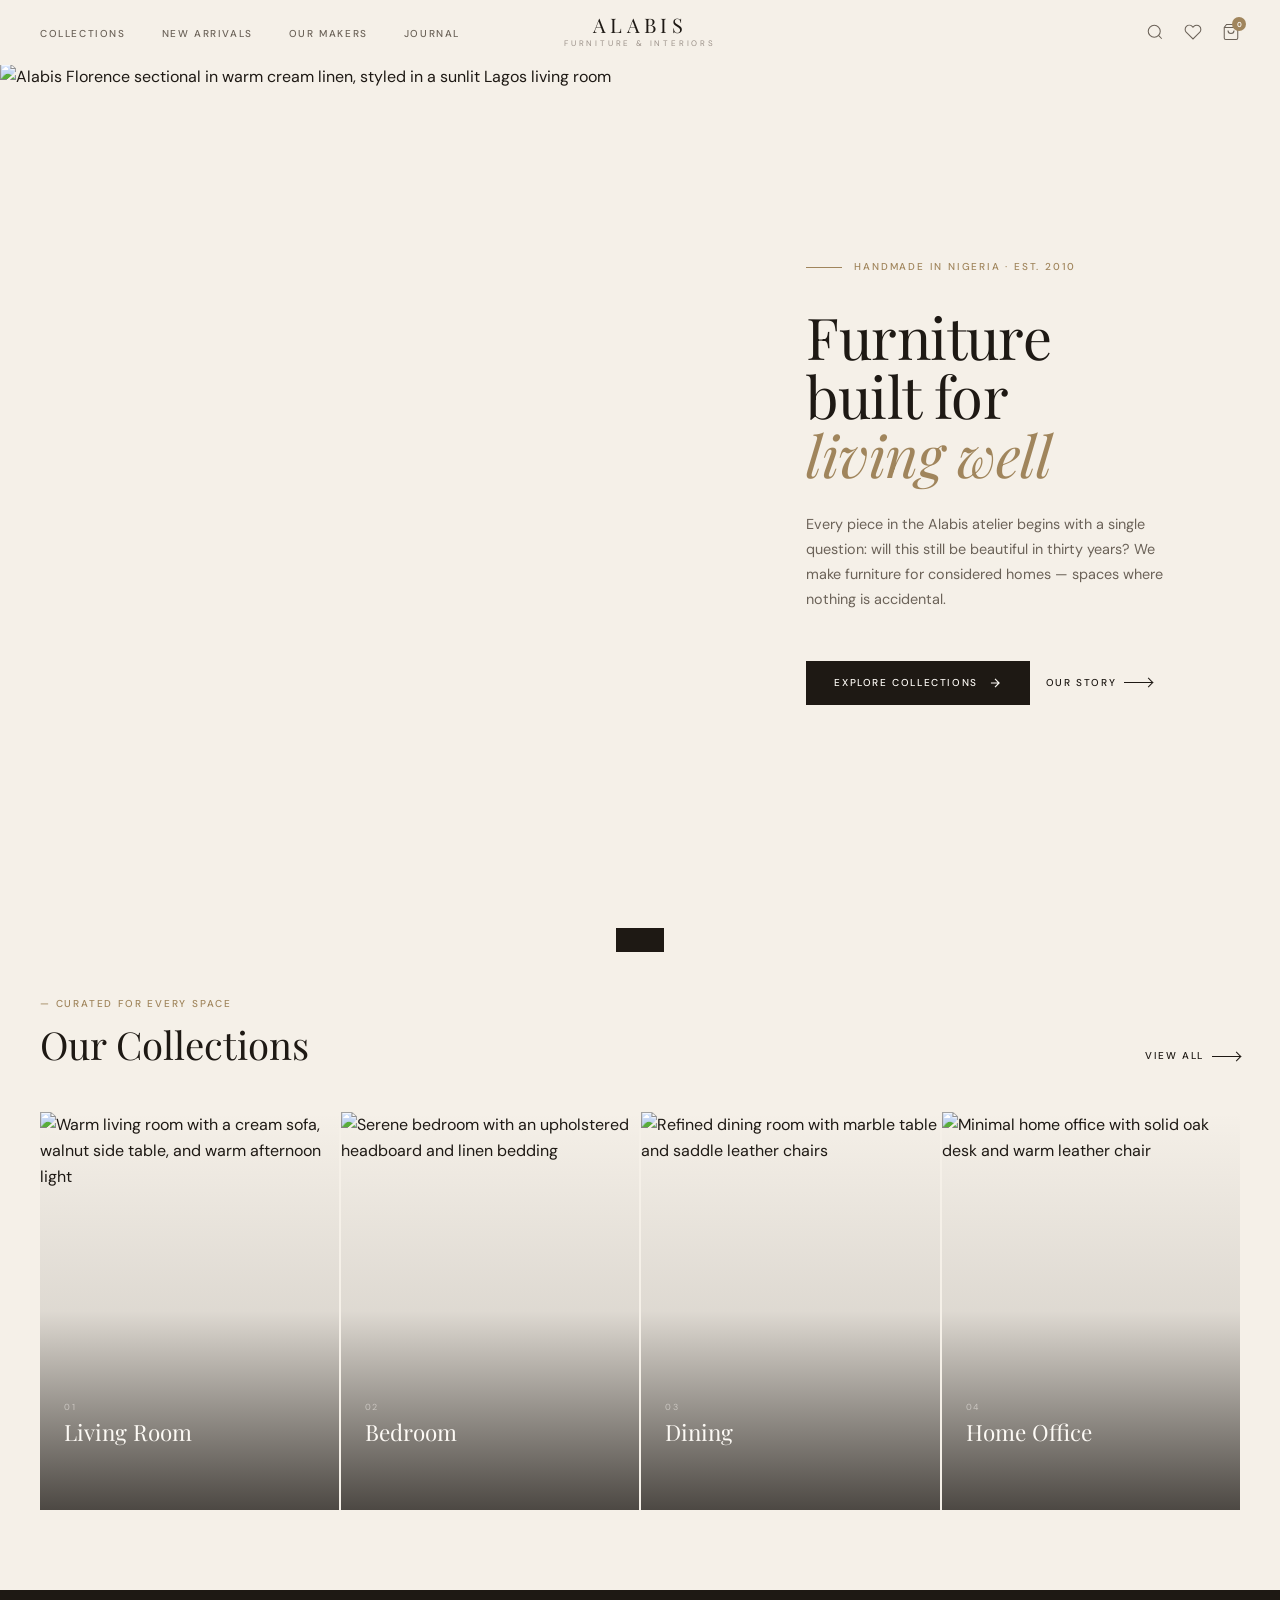
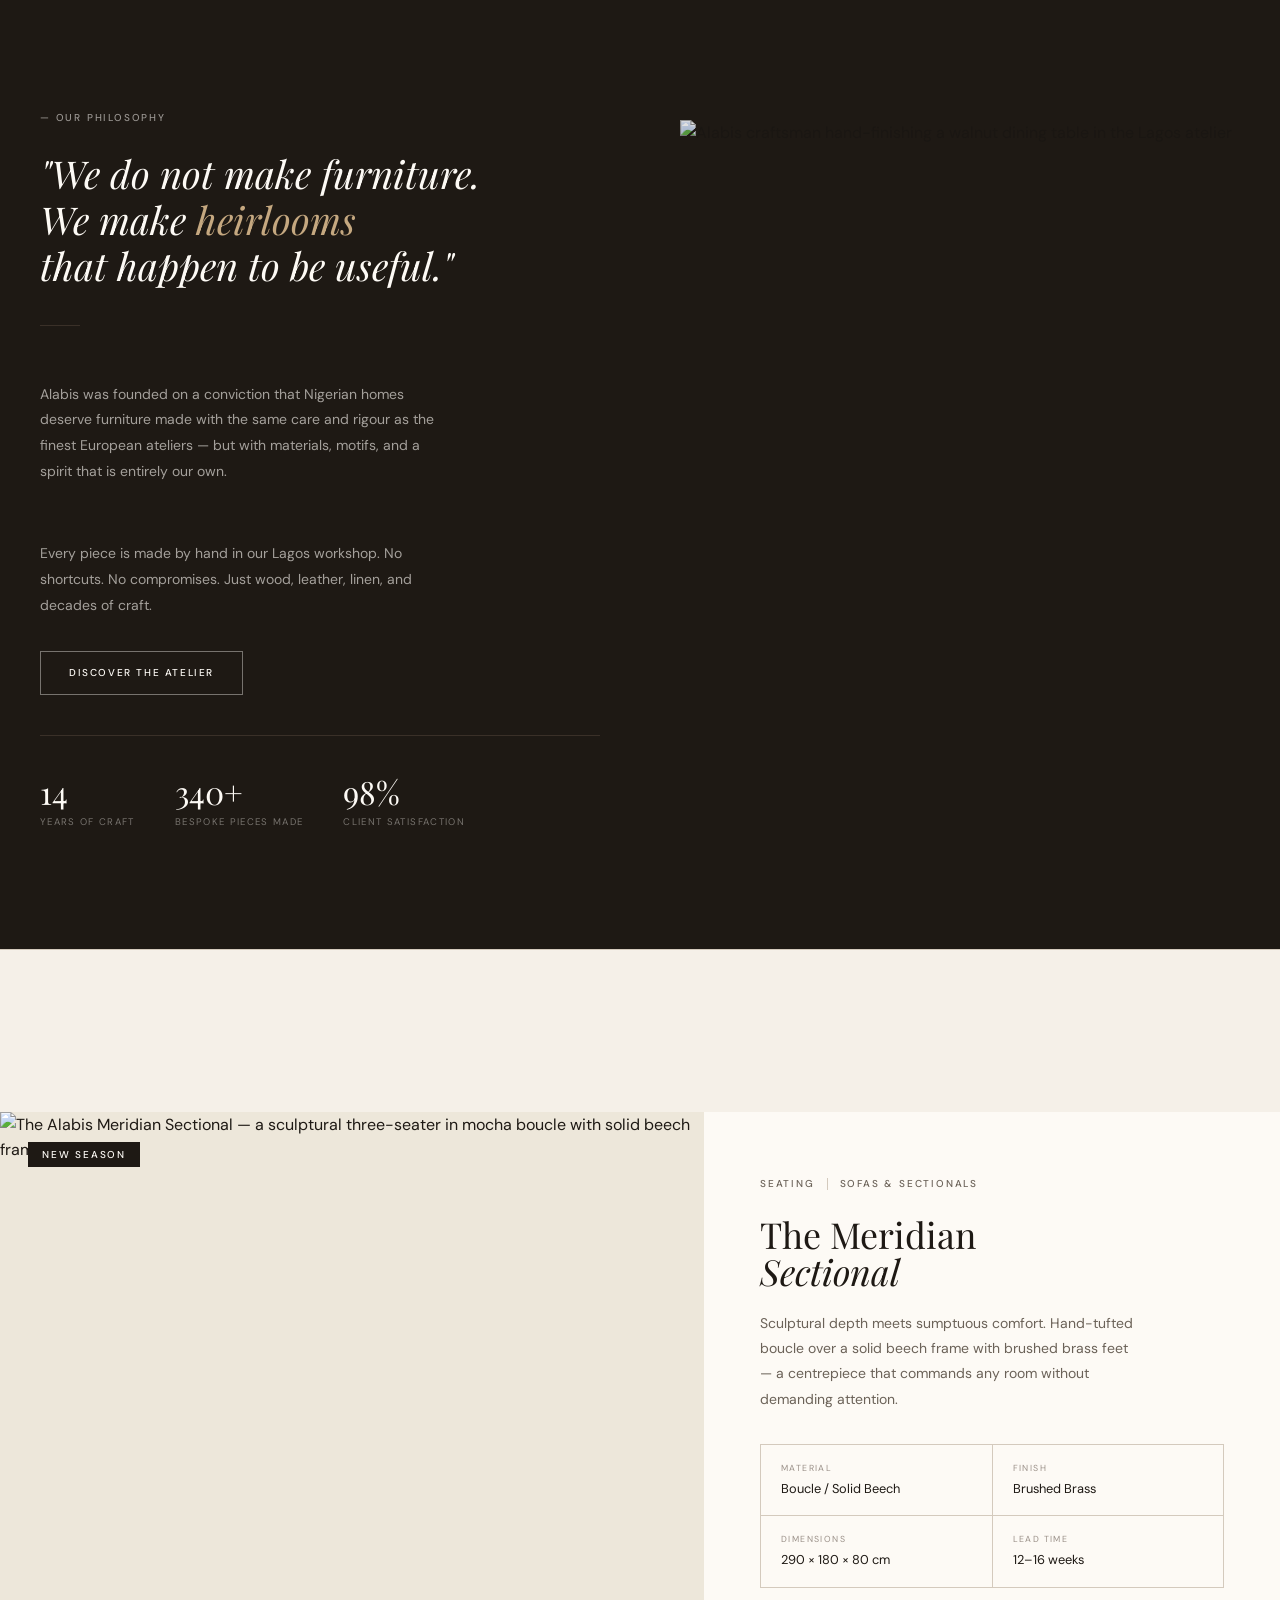
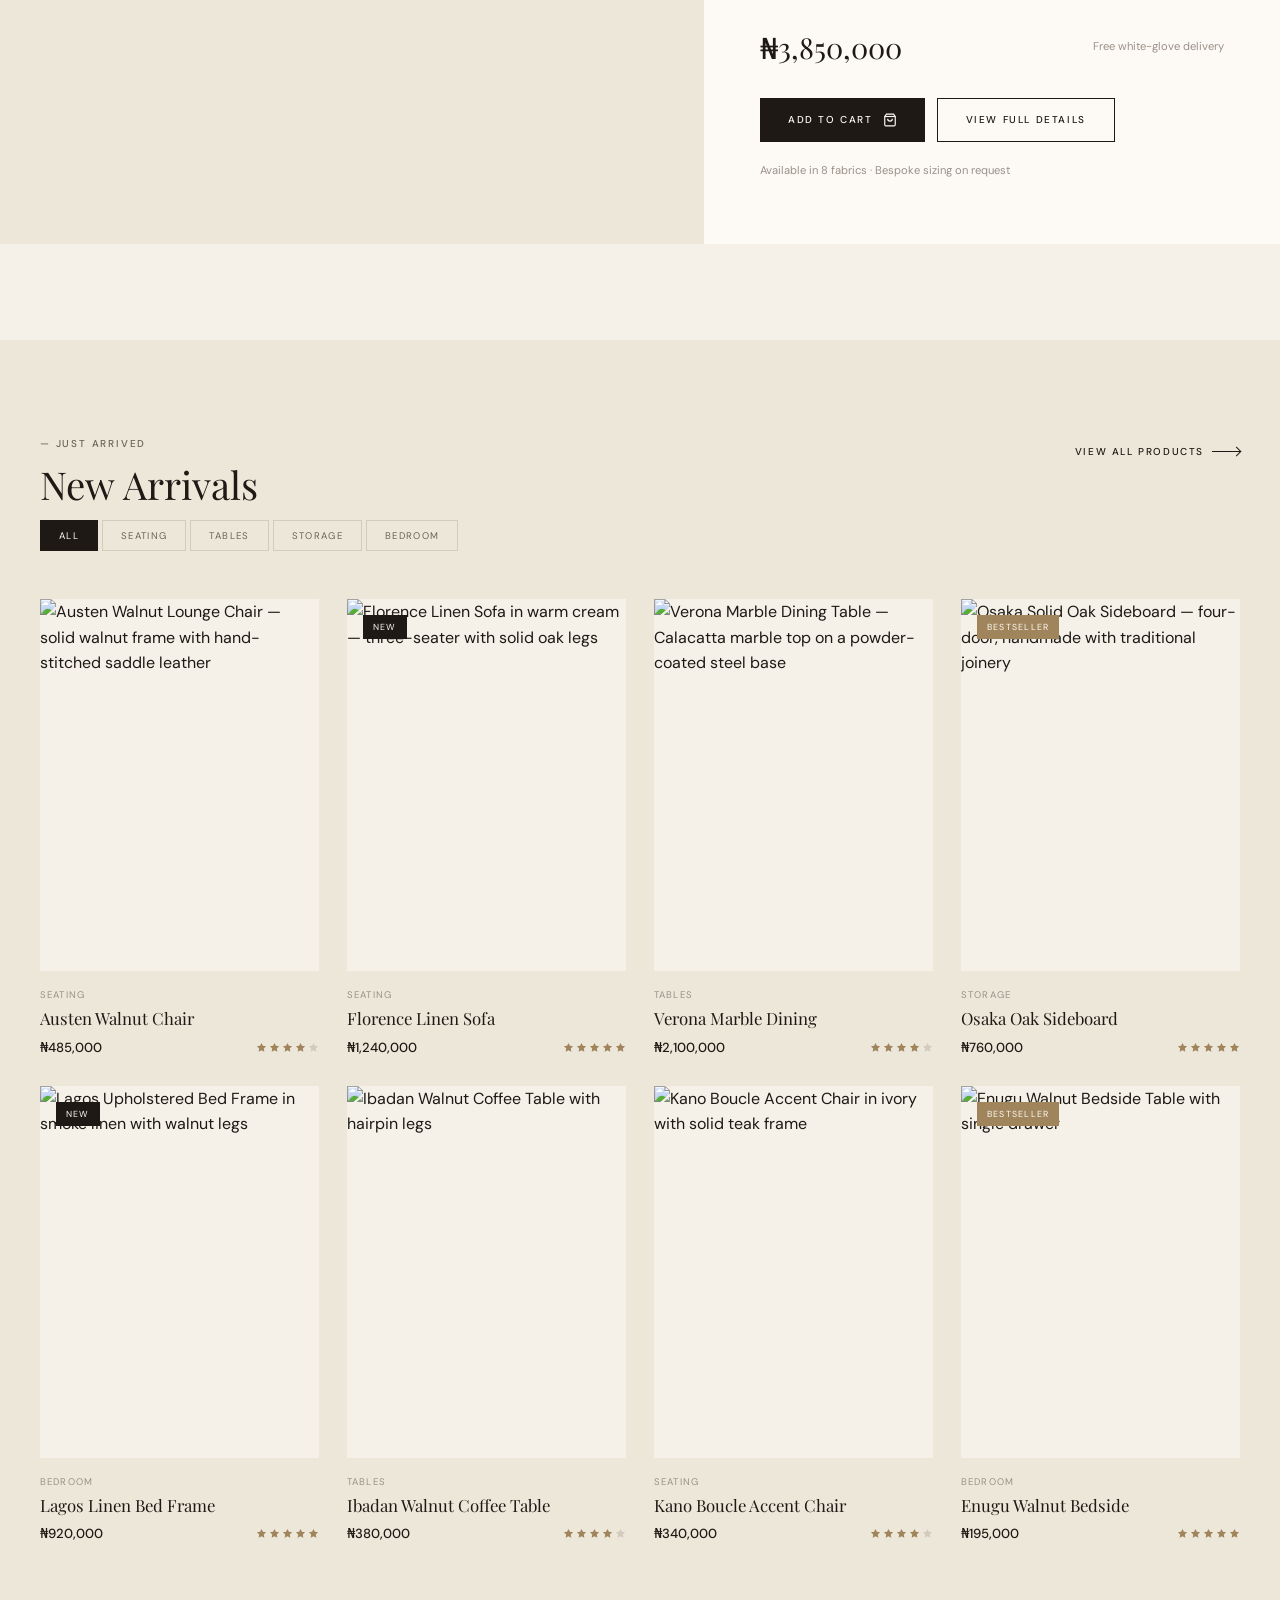
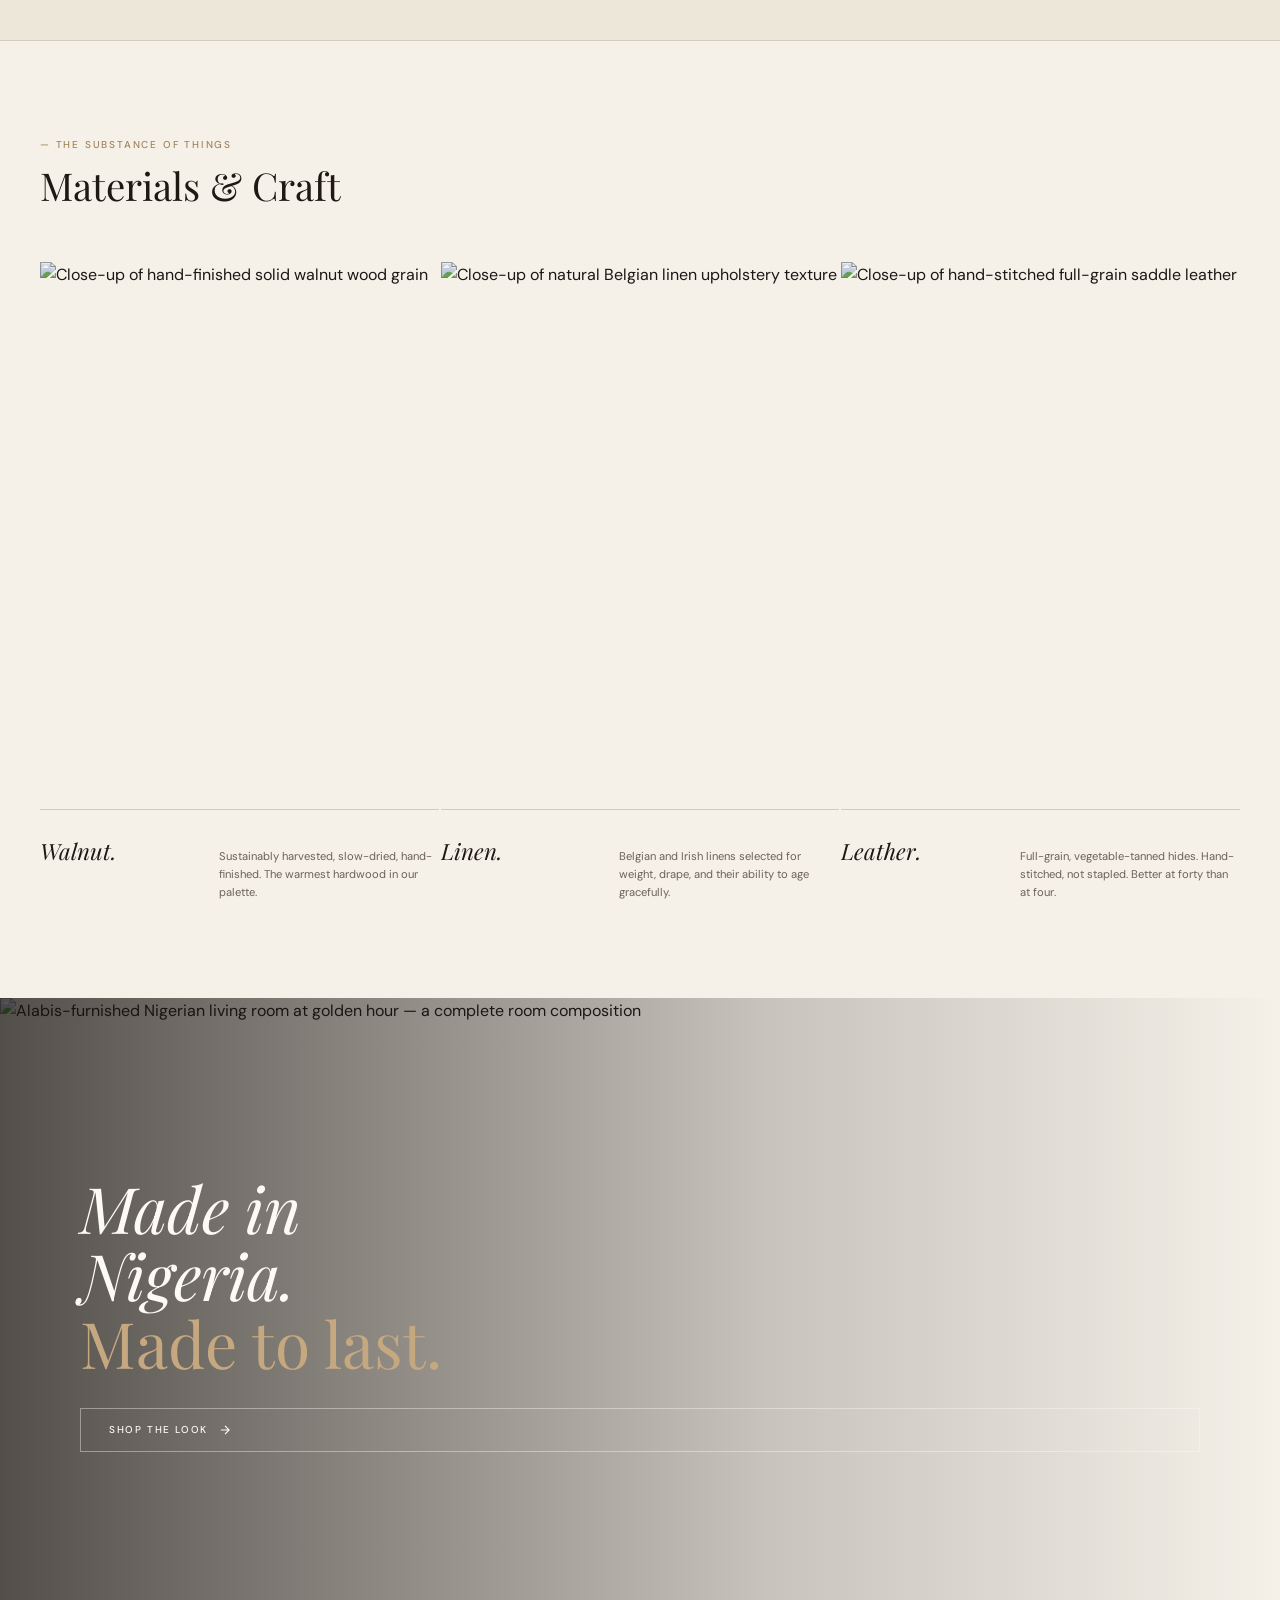
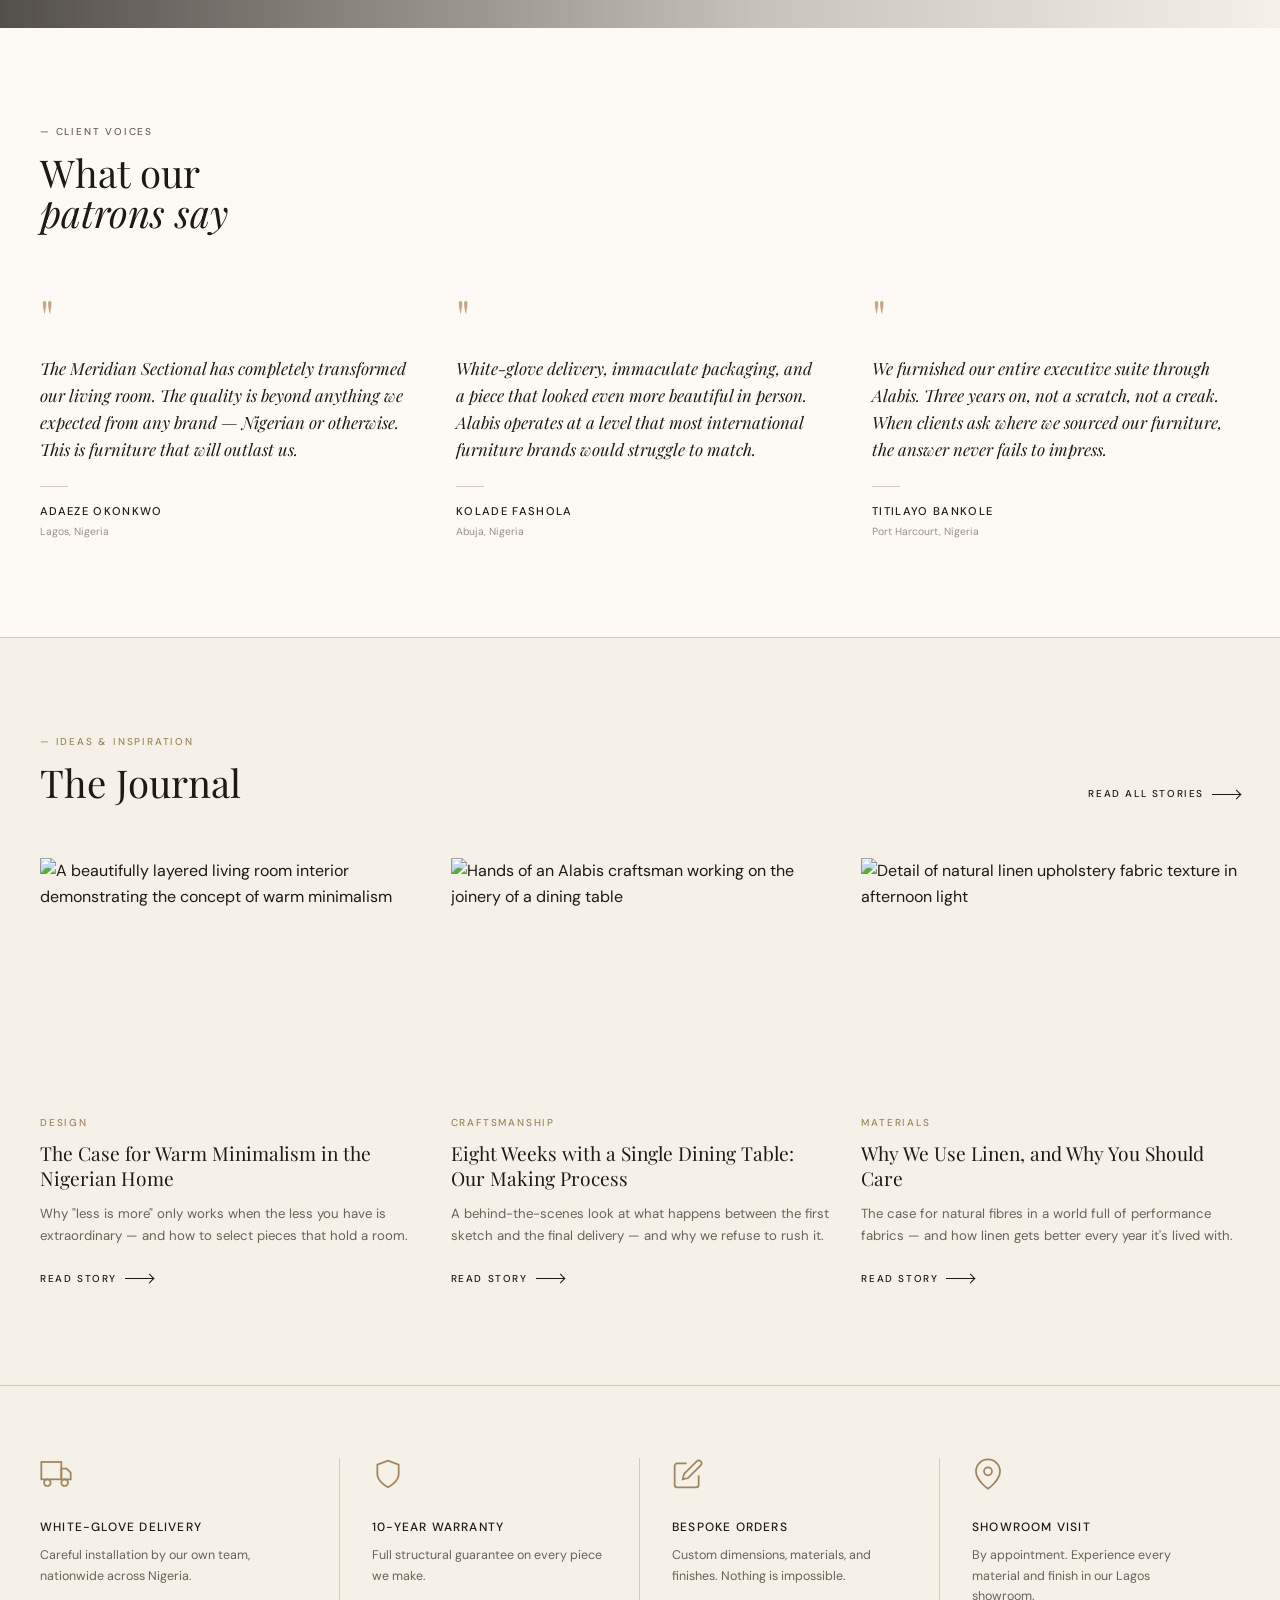
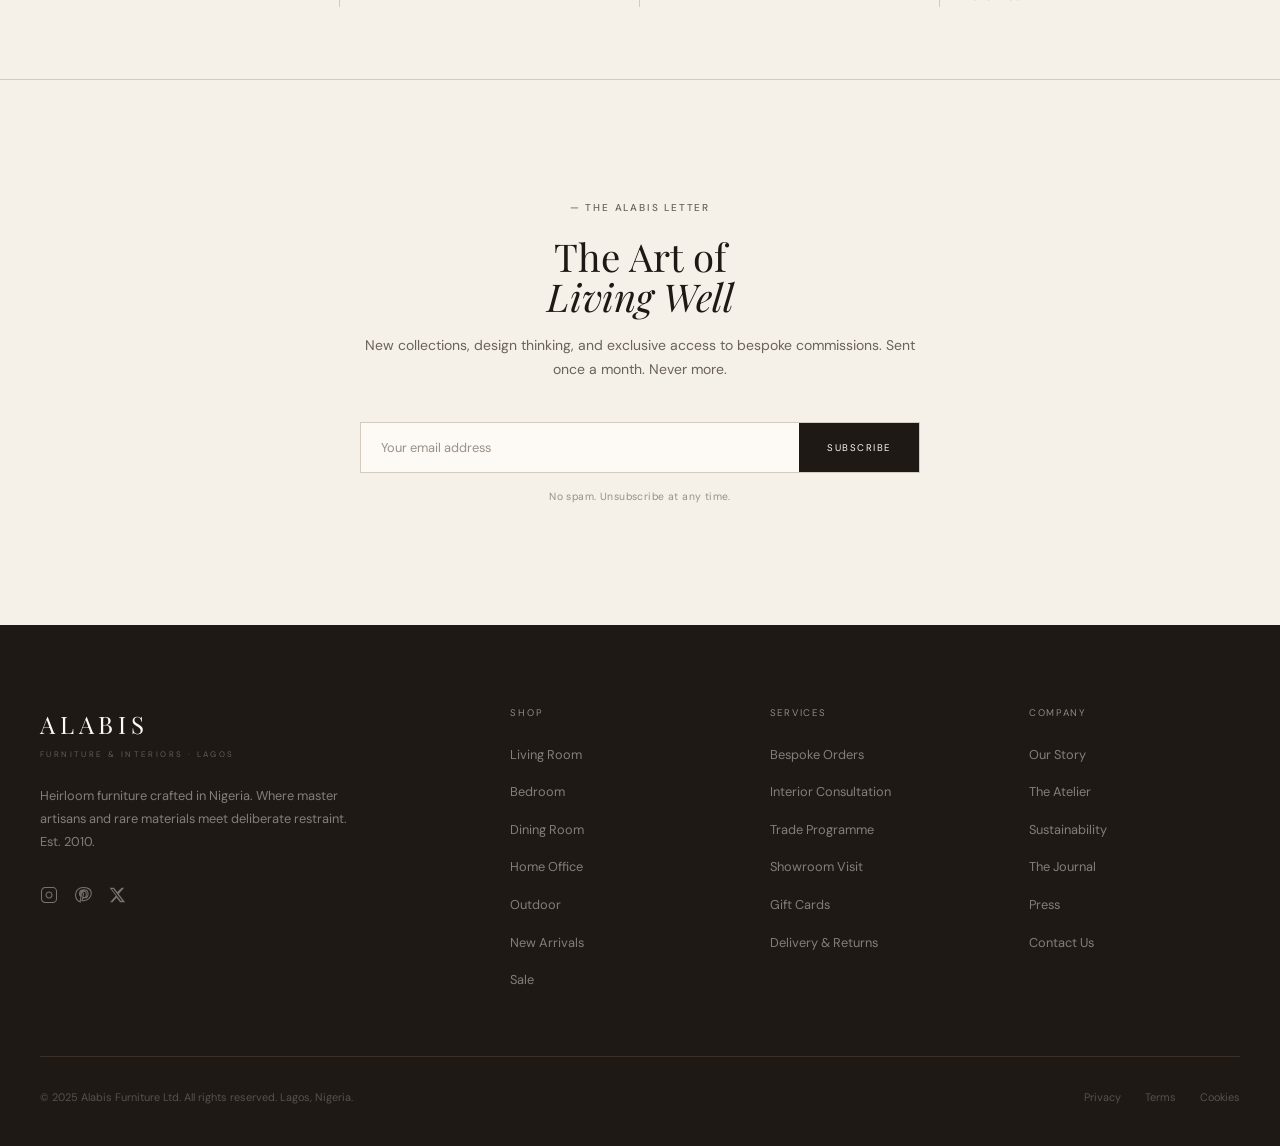
==== commit debc6b82: "feat: add mobile menu drawer, cart drawer, working filters, and 4 more products - Mobile hamburger n" ====
--- a/index.html
+++ b/index.html
@@ -1192,9 +1192,364 @@
 
     /* Helpers */
     .star { color: var(--accent); }
+
+    /* ══════════════════════════════════════════════════════════
+       MOBILE MENU DRAWER
+    ══════════════════════════════════════════════════════════ */
+    .mobile-menu-overlay {
+      position: fixed;
+      inset: 0;
+      background: rgba(20,16,12,0.5);
+      z-index: 200;
+      opacity: 0;
+      pointer-events: none;
+      transition: opacity 0.3s ease;
+    }
+    .mobile-menu-overlay.open {
+      opacity: 1;
+      pointer-events: all;
+    }
+
+    .mobile-menu {
+      position: fixed;
+      top: 0;
+      left: 0;
+      bottom: 0;
+      width: min(320px, 85vw);
+      background: var(--bg);
+      z-index: 201;
+      transform: translateX(-100%);
+      transition: transform 0.38s var(--ease-out);
+      display: flex;
+      flex-direction: column;
+      padding: 0;
+      overflow-y: auto;
+    }
+    .mobile-menu.open { transform: translateX(0); }
+
+    .mobile-menu-header {
+      display: flex;
+      align-items: center;
+      justify-content: space-between;
+      padding: 20px 24px;
+      border-bottom: 1px solid var(--border);
+    }
+    .mobile-menu-logo {
+      font-family: var(--font-serif);
+      font-size: 1.1rem;
+      letter-spacing: 0.2em;
+    }
+    .mobile-menu-close {
+      background: none;
+      border: none;
+      cursor: pointer;
+      color: var(--text-mid);
+      padding: 4px;
+      display: flex;
+    }
+    .mobile-menu-close:hover { color: var(--text); }
+
+    .mobile-nav-links {
+      list-style: none;
+      padding: 24px 0;
+      flex: 1;
+    }
+    .mobile-nav-links li a {
+      display: block;
+      padding: 14px 24px;
+      font-size: 0.875rem;
+      font-weight: 500;
+      letter-spacing: 0.06em;
+      text-transform: uppercase;
+      color: var(--text-mid);
+      border-bottom: 1px solid var(--border);
+      transition: color 0.2s, padding-left 0.2s;
+    }
+    .mobile-nav-links li a:hover {
+      color: var(--text);
+      padding-left: 32px;
+    }
+
+    .mobile-menu-footer {
+      padding: 24px;
+      border-top: 1px solid var(--border);
+    }
+    .mobile-menu-footer .footer-social { margin-top: 0; }
+
+    /* ══════════════════════════════════════════════════════════
+       CART DRAWER
+    ══════════════════════════════════════════════════════════ */
+    .cart-overlay {
+      position: fixed;
+      inset: 0;
+      background: rgba(20,16,12,0.5);
+      z-index: 200;
+      opacity: 0;
+      pointer-events: none;
+      transition: opacity 0.3s ease;
+    }
+    .cart-overlay.open {
+      opacity: 1;
+      pointer-events: all;
+    }
+
+    .cart-drawer {
+      position: fixed;
+      top: 0;
+      right: 0;
+      bottom: 0;
+      width: min(420px, 100vw);
+      background: var(--white);
+      z-index: 201;
+      transform: translateX(100%);
+      transition: transform 0.38s var(--ease-out);
+      display: flex;
+      flex-direction: column;
+    }
+    .cart-drawer.open { transform: translateX(0); }
+
+    .cart-header {
+      display: flex;
+      align-items: center;
+      justify-content: space-between;
+      padding: 22px 28px;
+      border-bottom: 1px solid var(--border);
+    }
+    .cart-title {
+      font-family: var(--font-serif);
+      font-size: 1.2rem;
+    }
+    .cart-close {
+      background: none;
+      border: none;
+      cursor: pointer;
+      color: var(--text-mid);
+      display: flex;
+      padding: 4px;
+    }
+    .cart-close:hover { color: var(--text); }
+
+    .cart-body {
+      flex: 1;
+      overflow-y: auto;
+      padding: 24px 28px;
+    }
+
+    .cart-empty {
+      display: flex;
+      flex-direction: column;
+      align-items: center;
+      justify-content: center;
+      height: 100%;
+      gap: 16px;
+      color: var(--text-light);
+    }
+    .cart-empty svg { color: var(--border); }
+    .cart-empty p { font-size: 0.875rem; }
+
+    .cart-items { display: flex; flex-direction: column; gap: 20px; }
+
+    .cart-item {
+      display: grid;
+      grid-template-columns: 72px 1fr auto;
+      gap: 16px;
+      align-items: start;
+      padding-bottom: 20px;
+      border-bottom: 1px solid var(--border);
+    }
+    .cart-item:last-child { border-bottom: none; }
+
+    .cart-item-img {
+      aspect-ratio: 1;
+      overflow: hidden;
+      background: var(--bg-warm);
+    }
+    .cart-item-img img {
+      width: 100%;
+      height: 100%;
+      object-fit: cover;
+    }
+    .cart-item-name {
+      font-family: var(--font-serif);
+      font-size: 0.95rem;
+      line-height: 1.3;
+      margin-bottom: 6px;
+    }
+    .cart-item-cat {
+      font-size: 0.65rem;
+      letter-spacing: 0.1em;
+      text-transform: uppercase;
+      color: var(--text-light);
+      margin-bottom: 10px;
+    }
+    .cart-item-qty {
+      display: flex;
+      align-items: center;
+      gap: 12px;
+    }
+    .cart-qty-btn {
+      width: 24px; height: 24px;
+      border: 1px solid var(--border);
+      background: none;
+      cursor: pointer;
+      font-size: 1rem;
+      display: flex; align-items: center; justify-content: center;
+      color: var(--text-mid);
+      transition: border-color 0.2s, color 0.2s;
+    }
+    .cart-qty-btn:hover { border-color: var(--text); color: var(--text); }
+    .cart-qty-num {
+      font-size: 0.85rem;
+      min-width: 20px;
+      text-align: center;
+    }
+    .cart-item-price {
+      font-size: 0.875rem;
+      font-weight: 500;
+      white-space: nowrap;
+      text-align: right;
+    }
+    .cart-item-remove {
+      background: none;
+      border: none;
+      cursor: pointer;
+      color: var(--text-light);
+      font-size: 0.65rem;
+      letter-spacing: 0.08em;
+      text-transform: uppercase;
+      padding: 0;
+      margin-top: 6px;
+      display: block;
+      transition: color 0.2s;
+    }
+    .cart-item-remove:hover { color: var(--text); }
+
+    .cart-footer {
+      padding: 24px 28px;
+      border-top: 1px solid var(--border);
+    }
+    .cart-subtotal {
+      display: flex;
+      justify-content: space-between;
+      align-items: baseline;
+      margin-bottom: 20px;
+    }
+    .cart-subtotal-label {
+      font-size: 0.7rem;
+      letter-spacing: 0.14em;
+      text-transform: uppercase;
+      color: var(--text-mid);
+    }
+    .cart-subtotal-amount {
+      font-family: var(--font-serif);
+      font-size: 1.4rem;
+    }
+    .cart-checkout-btn {
+      width: 100%;
+      padding: 16px;
+      background: var(--bg-dark);
+      color: var(--white);
+      border: none;
+      font-family: var(--font-sans);
+      font-size: 0.65rem;
+      letter-spacing: 0.16em;
+      text-transform: uppercase;
+      cursor: pointer;
+      transition: background 0.2s;
+      margin-bottom: 10px;
+    }
+    .cart-checkout-btn:hover { background: var(--bg-mid); }
+    .cart-continue-btn {
+      width: 100%;
+      padding: 14px;
+      background: transparent;
+      color: var(--text-mid);
+      border: 1px solid var(--border);
+      font-family: var(--font-sans);
+      font-size: 0.65rem;
+      letter-spacing: 0.16em;
+      text-transform: uppercase;
+      cursor: pointer;
+      transition: all 0.2s;
+    }
+    .cart-continue-btn:hover { border-color: var(--text); color: var(--text); }
+
+    /* Toast notification */
+    .toast {
+      position: fixed;
+      bottom: 28px;
+      left: 50%;
+      transform: translateX(-50%) translateY(80px);
+      background: var(--bg-dark);
+      color: var(--white);
+      padding: 12px 24px;
+      font-size: 0.75rem;
+      letter-spacing: 0.08em;
+      text-transform: uppercase;
+      z-index: 300;
+      transition: transform 0.35s var(--ease-out);
+      white-space: nowrap;
+    }
+    .toast.show { transform: translateX(-50%) translateY(0); }
+
+    /* Hidden on mobile utility */
+    @media (max-width: 900px) { .hidden-mobile { display: none !important; } }
   </style>
 </head>
 <body>
+
+<!-- Mobile Menu Drawer -->
+<div class="mobile-menu-overlay" id="mobile-overlay" aria-hidden="true"></div>
+<nav class="mobile-menu" id="mobile-menu" aria-label="Mobile navigation" aria-hidden="true">
+  <div class="mobile-menu-header">
+    <span class="mobile-menu-logo">ALABIS</span>
+    <button class="mobile-menu-close" id="mobile-menu-close" aria-label="Close menu">
+      <svg width="20" height="20" fill="none" viewBox="0 0 24 24" stroke="currentColor" stroke-width="1.5"><line x1="18" y1="6" x2="6" y2="18"/><line x1="6" y1="6" x2="18" y2="18"/></svg>
+    </button>
+  </div>
+  <ul class="mobile-nav-links">
+    <li><a href="#collections" class="mobile-nav-link">Collections</a></li>
+    <li><a href="#new-arrivals" class="mobile-nav-link">New Arrivals</a></li>
+    <li><a href="#craftsmanship" class="mobile-nav-link">Our Makers</a></li>
+    <li><a href="#journal" class="mobile-nav-link">Journal</a></li>
+  </ul>
+  <div class="mobile-menu-footer">
+    <div class="footer-social" aria-label="Social links">
+      <a href="#" aria-label="Instagram">
+        <svg width="18" height="18" fill="none" viewBox="0 0 24 24" stroke="currentColor" stroke-width="1.4"><rect x="2" y="2" width="20" height="20" rx="5"/><path d="M16 11.37A4 4 0 1 1 12.63 8 4 4 0 0 1 16 11.37z"/><line x1="17.5" y1="6.5" x2="17.51" y2="6.5"/></svg>
+      </a>
+    </div>
+  </div>
+</nav>
+
+<!-- Cart Drawer -->
+<div class="cart-overlay" id="cart-overlay" aria-hidden="true"></div>
+<aside class="cart-drawer" id="cart-drawer" aria-label="Shopping cart" aria-hidden="true">
+  <div class="cart-header">
+    <h2 class="cart-title">Your Cart (<span id="cart-count">0</span>)</h2>
+    <button class="cart-close" id="cart-close" aria-label="Close cart">
+      <svg width="20" height="20" fill="none" viewBox="0 0 24 24" stroke="currentColor" stroke-width="1.5"><line x1="18" y1="6" x2="6" y2="18"/><line x1="6" y1="6" x2="18" y2="18"/></svg>
+    </button>
+  </div>
+  <div class="cart-body" id="cart-body">
+    <div class="cart-empty" id="cart-empty">
+      <svg width="48" height="48" fill="none" viewBox="0 0 24 24" stroke="currentColor" stroke-width="1"><path d="M6 2 3 6v14a2 2 0 0 0 2 2h14a2 2 0 0 0 2-2V6l-3-4z"/><line x1="3" y1="6" x2="21" y2="6"/><path d="M16 10a4 4 0 0 1-8 0"/></svg>
+      <p>Your cart is empty</p>
+    </div>
+    <div class="cart-items" id="cart-items" style="display:none;"></div>
+  </div>
+  <div class="cart-footer" id="cart-footer" style="display:none;">
+    <div class="cart-subtotal">
+      <span class="cart-subtotal-label">Subtotal</span>
+      <span class="cart-subtotal-amount" id="cart-subtotal">₦0</span>
+    </div>
+    <button class="cart-checkout-btn">Proceed to Checkout</button>
+    <button class="cart-continue-btn" id="cart-continue">Continue Shopping</button>
+  </div>
+</aside>
+
+<!-- Toast -->
+<div class="toast" id="toast" role="status" aria-live="polite"></div>
 
 <!-- ══════════════════════════════════════════════════════════
      NAVIGATION
@@ -1223,14 +1578,14 @@
           <button class="nav-icon" aria-label="Search">
             <svg width="18" height="18" fill="none" viewBox="0 0 24 24" stroke="currentColor" stroke-width="1.4" aria-hidden="true"><circle cx="11" cy="11" r="8"/><line x1="21" y1="21" x2="16.65" y2="16.65"/></svg>
           </button>
-          <button class="nav-icon" aria-label="Saved items" class="hidden-mobile">
+          <button class="nav-icon hidden-mobile" aria-label="Saved items">
             <svg width="18" height="18" fill="none" viewBox="0 0 24 24" stroke="currentColor" stroke-width="1.4" aria-hidden="true"><path d="M20.84 4.61a5.5 5.5 0 0 0-7.78 0L12 5.67l-1.06-1.06a5.5 5.5 0 0 0-7.78 7.78l1.06 1.06L12 21.23l7.78-7.78 1.06-1.06a5.5 5.5 0 0 0 0-7.78z"/></svg>
           </button>
-          <button class="nav-icon" aria-label="Cart (0 items)" style="position:relative;">
+          <button class="nav-icon" id="cart-btn" aria-label="Cart (0 items)" aria-controls="cart-drawer" style="position:relative;">
             <svg width="18" height="18" fill="none" viewBox="0 0 24 24" stroke="currentColor" stroke-width="1.4" aria-hidden="true"><path d="M6 2 3 6v14a2 2 0 0 0 2 2h14a2 2 0 0 0 2-2V6l-3-4z"/><line x1="3" y1="6" x2="21" y2="6"/><path d="M16 10a4 4 0 0 1-8 0"/></svg>
-            <span style="position:absolute;top:-6px;right:-6px;width:14px;height:14px;background:var(--accent);border-radius:50%;font-size:0.45rem;font-weight:600;display:flex;align-items:center;justify-content:center;color:white;font-family:var(--font-sans);">0</span>
+            <span id="cart-badge" style="position:absolute;top:-6px;right:-6px;width:14px;height:14px;background:var(--accent);border-radius:50%;font-size:0.45rem;font-weight:600;display:flex;align-items:center;justify-content:center;color:white;font-family:var(--font-sans);">0</span>
           </button>
-          <button class="nav-icon nav-hamburger" aria-label="Open menu">
+          <button class="nav-icon nav-hamburger" id="hamburger-btn" aria-label="Open menu" aria-expanded="false" aria-controls="mobile-menu">
             <svg width="20" height="20" fill="none" viewBox="0 0 24 24" stroke="currentColor" stroke-width="1.4" aria-hidden="true"><line x1="3" y1="7" x2="21" y2="7"/><line x1="3" y1="17" x2="21" y2="17"/></svg>
           </button>
         </div>
@@ -1632,6 +1987,112 @@
         <h3 class="product-card-name">Osaka Oak Sideboard</h3>
         <div class="product-card-price-row">
           <span class="product-card-price">₦760,000</span>
+          <span class="star-row" aria-label="5 stars">
+            <svg width="11" height="11" viewBox="0 0 24 24" fill="var(--accent)" aria-hidden="true"><polygon points="12 2 15.09 8.26 22 9.27 17 14.14 18.18 21.02 12 17.77 5.82 21.02 7 14.14 2 9.27 8.91 8.26 12 2"/></svg>
+            <svg width="11" height="11" viewBox="0 0 24 24" fill="var(--accent)" aria-hidden="true"><polygon points="12 2 15.09 8.26 22 9.27 17 14.14 18.18 21.02 12 17.77 5.82 21.02 7 14.14 2 9.27 8.91 8.26 12 2"/></svg>
+            <svg width="11" height="11" viewBox="0 0 24 24" fill="var(--accent)" aria-hidden="true"><polygon points="12 2 15.09 8.26 22 9.27 17 14.14 18.18 21.02 12 17.77 5.82 21.02 7 14.14 2 9.27 8.91 8.26 12 2"/></svg>
+            <svg width="11" height="11" viewBox="0 0 24 24" fill="var(--accent)" aria-hidden="true"><polygon points="12 2 15.09 8.26 22 9.27 17 14.14 18.18 21.02 12 17.77 5.82 21.02 7 14.14 2 9.27 8.91 8.26 12 2"/></svg>
+            <svg width="11" height="11" viewBox="0 0 24 24" fill="var(--accent)" aria-hidden="true"><polygon points="12 2 15.09 8.26 22 9.27 17 14.14 18.18 21.02 12 17.77 5.82 21.02 7 14.14 2 9.27 8.91 8.26 12 2"/></svg>
+          </span>
+        </div>
+      </article>
+
+      <!-- 5 -->
+      <article class="product-card reveal" tabindex="0" data-cat="bedroom">
+        <div class="product-card-media">
+          <span class="product-card-badge">New</span>
+          <img src="https://images.unsplash.com/photo-1631049307264-da0ec9d70304?w=700&q=82&auto=format&fit=crop"
+               alt="Lagos Upholstered Bed Frame in smoke linen with walnut legs" loading="lazy" />
+          <button class="product-card-wish" aria-label="Save Lagos Bed Frame to wishlist">
+            <svg width="14" height="14" fill="none" viewBox="0 0 24 24" stroke="currentColor" stroke-width="1.5" aria-hidden="true"><path d="M20.84 4.61a5.5 5.5 0 0 0-7.78 0L12 5.67l-1.06-1.06a5.5 5.5 0 0 0-7.78 7.78l1.06 1.06L12 21.23l7.78-7.78 1.06-1.06a5.5 5.5 0 0 0 0-7.78z"/></svg>
+          </button>
+          <div class="product-card-atc">
+            <button class="atc-btn">Add to Cart</button>
+          </div>
+        </div>
+        <p class="product-card-cat">Bedroom</p>
+        <h3 class="product-card-name">Lagos Linen Bed Frame</h3>
+        <div class="product-card-price-row">
+          <span class="product-card-price">₦920,000</span>
+          <span class="star-row" aria-label="4.9 stars">
+            <svg width="11" height="11" viewBox="0 0 24 24" fill="var(--accent)" aria-hidden="true"><polygon points="12 2 15.09 8.26 22 9.27 17 14.14 18.18 21.02 12 17.77 5.82 21.02 7 14.14 2 9.27 8.91 8.26 12 2"/></svg>
+            <svg width="11" height="11" viewBox="0 0 24 24" fill="var(--accent)" aria-hidden="true"><polygon points="12 2 15.09 8.26 22 9.27 17 14.14 18.18 21.02 12 17.77 5.82 21.02 7 14.14 2 9.27 8.91 8.26 12 2"/></svg>
+            <svg width="11" height="11" viewBox="0 0 24 24" fill="var(--accent)" aria-hidden="true"><polygon points="12 2 15.09 8.26 22 9.27 17 14.14 18.18 21.02 12 17.77 5.82 21.02 7 14.14 2 9.27 8.91 8.26 12 2"/></svg>
+            <svg width="11" height="11" viewBox="0 0 24 24" fill="var(--accent)" aria-hidden="true"><polygon points="12 2 15.09 8.26 22 9.27 17 14.14 18.18 21.02 12 17.77 5.82 21.02 7 14.14 2 9.27 8.91 8.26 12 2"/></svg>
+            <svg width="11" height="11" viewBox="0 0 24 24" fill="var(--accent)" aria-hidden="true"><polygon points="12 2 15.09 8.26 22 9.27 17 14.14 18.18 21.02 12 17.77 5.82 21.02 7 14.14 2 9.27 8.91 8.26 12 2"/></svg>
+          </span>
+        </div>
+      </article>
+
+      <!-- 6 -->
+      <article class="product-card reveal reveal-d1" tabindex="0" data-cat="tables">
+        <div class="product-card-media">
+          <img src="https://images.unsplash.com/photo-1530018607912-eff2daa1bac4?w=700&q=82&auto=format&fit=crop"
+               alt="Ibadan Walnut Coffee Table with hairpin legs" loading="lazy" />
+          <button class="product-card-wish" aria-label="Save Ibadan Coffee Table to wishlist">
+            <svg width="14" height="14" fill="none" viewBox="0 0 24 24" stroke="currentColor" stroke-width="1.5" aria-hidden="true"><path d="M20.84 4.61a5.5 5.5 0 0 0-7.78 0L12 5.67l-1.06-1.06a5.5 5.5 0 0 0-7.78 7.78l1.06 1.06L12 21.23l7.78-7.78 1.06-1.06a5.5 5.5 0 0 0 0-7.78z"/></svg>
+          </button>
+          <div class="product-card-atc">
+            <button class="atc-btn">Add to Cart</button>
+          </div>
+        </div>
+        <p class="product-card-cat">Tables</p>
+        <h3 class="product-card-name">Ibadan Walnut Coffee Table</h3>
+        <div class="product-card-price-row">
+          <span class="product-card-price">₦380,000</span>
+          <span class="star-row" aria-label="4.6 stars">
+            <svg width="11" height="11" viewBox="0 0 24 24" fill="var(--accent)" aria-hidden="true"><polygon points="12 2 15.09 8.26 22 9.27 17 14.14 18.18 21.02 12 17.77 5.82 21.02 7 14.14 2 9.27 8.91 8.26 12 2"/></svg>
+            <svg width="11" height="11" viewBox="0 0 24 24" fill="var(--accent)" aria-hidden="true"><polygon points="12 2 15.09 8.26 22 9.27 17 14.14 18.18 21.02 12 17.77 5.82 21.02 7 14.14 2 9.27 8.91 8.26 12 2"/></svg>
+            <svg width="11" height="11" viewBox="0 0 24 24" fill="var(--accent)" aria-hidden="true"><polygon points="12 2 15.09 8.26 22 9.27 17 14.14 18.18 21.02 12 17.77 5.82 21.02 7 14.14 2 9.27 8.91 8.26 12 2"/></svg>
+            <svg width="11" height="11" viewBox="0 0 24 24" fill="var(--accent)" aria-hidden="true"><polygon points="12 2 15.09 8.26 22 9.27 17 14.14 18.18 21.02 12 17.77 5.82 21.02 7 14.14 2 9.27 8.91 8.26 12 2"/></svg>
+            <svg width="11" height="11" viewBox="0 0 24 24" fill="var(--border)" aria-hidden="true"><polygon points="12 2 15.09 8.26 22 9.27 17 14.14 18.18 21.02 12 17.77 5.82 21.02 7 14.14 2 9.27 8.91 8.26 12 2"/></svg>
+          </span>
+        </div>
+      </article>
+
+      <!-- 7 -->
+      <article class="product-card reveal reveal-d2" tabindex="0" data-cat="seating">
+        <div class="product-card-media">
+          <img src="https://images.unsplash.com/photo-1586023492125-27b2c045efd7?w=700&q=82&auto=format&fit=crop"
+               alt="Kano Boucle Accent Chair in ivory with solid teak frame" loading="lazy" />
+          <button class="product-card-wish" aria-label="Save Kano Chair to wishlist">
+            <svg width="14" height="14" fill="none" viewBox="0 0 24 24" stroke="currentColor" stroke-width="1.5" aria-hidden="true"><path d="M20.84 4.61a5.5 5.5 0 0 0-7.78 0L12 5.67l-1.06-1.06a5.5 5.5 0 0 0-7.78 7.78l1.06 1.06L12 21.23l7.78-7.78 1.06-1.06a5.5 5.5 0 0 0 0-7.78z"/></svg>
+          </button>
+          <div class="product-card-atc">
+            <button class="atc-btn">Add to Cart</button>
+          </div>
+        </div>
+        <p class="product-card-cat">Seating</p>
+        <h3 class="product-card-name">Kano Boucle Accent Chair</h3>
+        <div class="product-card-price-row">
+          <span class="product-card-price">₦340,000</span>
+          <span class="star-row" aria-label="4.8 stars">
+            <svg width="11" height="11" viewBox="0 0 24 24" fill="var(--accent)" aria-hidden="true"><polygon points="12 2 15.09 8.26 22 9.27 17 14.14 18.18 21.02 12 17.77 5.82 21.02 7 14.14 2 9.27 8.91 8.26 12 2"/></svg>
+            <svg width="11" height="11" viewBox="0 0 24 24" fill="var(--accent)" aria-hidden="true"><polygon points="12 2 15.09 8.26 22 9.27 17 14.14 18.18 21.02 12 17.77 5.82 21.02 7 14.14 2 9.27 8.91 8.26 12 2"/></svg>
+            <svg width="11" height="11" viewBox="0 0 24 24" fill="var(--accent)" aria-hidden="true"><polygon points="12 2 15.09 8.26 22 9.27 17 14.14 18.18 21.02 12 17.77 5.82 21.02 7 14.14 2 9.27 8.91 8.26 12 2"/></svg>
+            <svg width="11" height="11" viewBox="0 0 24 24" fill="var(--accent)" aria-hidden="true"><polygon points="12 2 15.09 8.26 22 9.27 17 14.14 18.18 21.02 12 17.77 5.82 21.02 7 14.14 2 9.27 8.91 8.26 12 2"/></svg>
+            <svg width="11" height="11" viewBox="0 0 24 24" fill="var(--border)" aria-hidden="true"><polygon points="12 2 15.09 8.26 22 9.27 17 14.14 18.18 21.02 12 17.77 5.82 21.02 7 14.14 2 9.27 8.91 8.26 12 2"/></svg>
+          </span>
+        </div>
+      </article>
+
+      <!-- 8 -->
+      <article class="product-card reveal reveal-d3" tabindex="0" data-cat="bedroom">
+        <div class="product-card-media">
+          <span class="product-card-badge accent">Bestseller</span>
+          <img src="https://images.unsplash.com/photo-1555041469-a586c61ea9bc?w=700&q=82&auto=format&fit=crop"
+               alt="Enugu Walnut Bedside Table with single drawer" loading="lazy" />
+          <button class="product-card-wish" aria-label="Save Enugu Bedside to wishlist">
+            <svg width="14" height="14" fill="none" viewBox="0 0 24 24" stroke="currentColor" stroke-width="1.5" aria-hidden="true"><path d="M20.84 4.61a5.5 5.5 0 0 0-7.78 0L12 5.67l-1.06-1.06a5.5 5.5 0 0 0-7.78 7.78l1.06 1.06L12 21.23l7.78-7.78 1.06-1.06a5.5 5.5 0 0 0 0-7.78z"/></svg>
+          </button>
+          <div class="product-card-atc">
+            <button class="atc-btn">Add to Cart</button>
+          </div>
+        </div>
+        <p class="product-card-cat">Bedroom</p>
+        <h3 class="product-card-name">Enugu Walnut Bedside</h3>
+        <div class="product-card-price-row">
+          <span class="product-card-price">₦195,000</span>
           <span class="star-row" aria-label="5 stars">
             <svg width="11" height="11" viewBox="0 0 24 24" fill="var(--accent)" aria-hidden="true"><polygon points="12 2 15.09 8.26 22 9.27 17 14.14 18.18 21.02 12 17.77 5.82 21.02 7 14.14 2 9.27 8.91 8.26 12 2"/></svg>
             <svg width="11" height="11" viewBox="0 0 24 24" fill="var(--accent)" aria-hidden="true"><polygon points="12 2 15.09 8.26 22 9.27 17 14.14 18.18 21.02 12 17.77 5.82 21.02 7 14.14 2 9.27 8.91 8.26 12 2"/></svg>
@@ -2006,32 +2467,201 @@
 <script>
   // ── Scroll-aware navbar
   const nav = document.getElementById('nav');
-  const onScroll = () => nav.classList.toggle('scrolled', window.scrollY > 32);
-  window.addEventListener('scroll', onScroll, { passive: true });
+  window.addEventListener('scroll', () => nav.classList.toggle('scrolled', window.scrollY > 32), { passive: true });
 
   // ── Hero image zoom on load
   const heroImg = document.getElementById('hero-img');
   heroImg.addEventListener('load', () => heroImg.classList.add('loaded'));
   if (heroImg.complete) heroImg.classList.add('loaded');
 
-  // ── Scroll reveal with IntersectionObserver
+  // ── Scroll reveal
   const reveals = document.querySelectorAll('.reveal');
   const revealObserver = new IntersectionObserver((entries) => {
     entries.forEach(e => {
-      if (e.isIntersecting) {
-        e.target.classList.add('in');
-        revealObserver.unobserve(e.target);
-      }
+      if (e.isIntersecting) { e.target.classList.add('in'); revealObserver.unobserve(e.target); }
     });
   }, { threshold: 0.1, rootMargin: '0px 0px -48px 0px' });
   reveals.forEach(el => revealObserver.observe(el));
 
+  // ── Mobile menu
+  const hamburger   = document.getElementById('hamburger-btn');
+  const mobileMenu  = document.getElementById('mobile-menu');
+  const mobileOverlay = document.getElementById('mobile-overlay');
+  const mobileClose = document.getElementById('mobile-menu-close');
+
+  function openMobileMenu() {
+    mobileMenu.classList.add('open');
+    mobileOverlay.classList.add('open');
+    mobileMenu.setAttribute('aria-hidden', 'false');
+    hamburger.setAttribute('aria-expanded', 'true');
+    document.body.style.overflow = 'hidden';
+  }
+  function closeMobileMenu() {
+    mobileMenu.classList.remove('open');
+    mobileOverlay.classList.remove('open');
+    mobileMenu.setAttribute('aria-hidden', 'true');
+    hamburger.setAttribute('aria-expanded', 'false');
+    document.body.style.overflow = '';
+  }
+
+  hamburger.addEventListener('click', openMobileMenu);
+  mobileClose.addEventListener('click', closeMobileMenu);
+  mobileOverlay.addEventListener('click', closeMobileMenu);
+  document.querySelectorAll('.mobile-nav-link').forEach(a => a.addEventListener('click', closeMobileMenu));
+
+  // ── Cart state
+  let cart = [];
+
+  const cartDrawer  = document.getElementById('cart-drawer');
+  const cartOverlay = document.getElementById('cart-overlay');
+  const cartBtn     = document.getElementById('cart-btn');
+  const cartClose   = document.getElementById('cart-close');
+  const cartContinue = document.getElementById('cart-continue');
+  const cartBadge   = document.getElementById('cart-badge');
+  const cartCount   = document.getElementById('cart-count');
+  const cartEmpty   = document.getElementById('cart-empty');
+  const cartItemsEl = document.getElementById('cart-items');
+  const cartFooter  = document.getElementById('cart-footer');
+  const cartSubtotal = document.getElementById('cart-subtotal');
+
+  function openCart() {
+    cartDrawer.classList.add('open');
+    cartOverlay.classList.add('open');
+    cartDrawer.setAttribute('aria-hidden', 'false');
+    document.body.style.overflow = 'hidden';
+  }
+  function closeCart() {
+    cartDrawer.classList.remove('open');
+    cartOverlay.classList.remove('open');
+    cartDrawer.setAttribute('aria-hidden', 'true');
+    document.body.style.overflow = '';
+  }
+
+  cartBtn.addEventListener('click', openCart);
+  cartClose.addEventListener('click', closeCart);
+  cartOverlay.addEventListener('click', closeCart);
+  if (cartContinue) cartContinue.addEventListener('click', closeCart);
+
+  function formatPrice(n) {
+    return '₦' + n.toLocaleString('en-NG');
+  }
+
+  function renderCart() {
+    const total = cart.reduce((s, i) => s + i.price * i.qty, 0);
+    const totalQty = cart.reduce((s, i) => s + i.qty, 0);
+
+    cartBadge.textContent = totalQty;
+    cartCount.textContent = totalQty;
+    cartBtn.setAttribute('aria-label', `Cart (${totalQty} items)`);
+
+    if (cart.length === 0) {
+      cartEmpty.style.display = 'flex';
+      cartItemsEl.style.display = 'none';
+      cartFooter.style.display = 'none';
+      return;
+    }
+
+    cartEmpty.style.display = 'none';
+    cartItemsEl.style.display = 'flex';
+    cartFooter.style.display = 'block';
+    cartSubtotal.textContent = formatPrice(total);
+
+    cartItemsEl.innerHTML = cart.map((item, idx) => `
+      <div class="cart-item">
+        <div class="cart-item-img">
+          <img src="${item.img}" alt="${item.name}" />
+        </div>
+        <div>
+          <p class="cart-item-cat">${item.cat}</p>
+          <p class="cart-item-name">${item.name}</p>
+          <div class="cart-item-qty">
+            <button class="cart-qty-btn" data-idx="${idx}" data-action="dec" aria-label="Decrease quantity">−</button>
+            <span class="cart-qty-num">${item.qty}</span>
+            <button class="cart-qty-btn" data-idx="${idx}" data-action="inc" aria-label="Increase quantity">+</button>
+          </div>
+          <button class="cart-item-remove" data-idx="${idx}" data-action="remove">Remove</button>
+        </div>
+        <div>
+          <p class="cart-item-price">${formatPrice(item.price * item.qty)}</p>
+        </div>
+      </div>
+    `).join('');
+
+    cartItemsEl.querySelectorAll('[data-action]').forEach(btn => {
+      btn.addEventListener('click', () => {
+        const i = +btn.dataset.idx;
+        const action = btn.dataset.action;
+        if (action === 'inc') { cart[i].qty++; }
+        else if (action === 'dec') {
+          cart[i].qty--;
+          if (cart[i].qty <= 0) cart.splice(i, 1);
+        } else if (action === 'remove') { cart.splice(i, 1); }
+        renderCart();
+      });
+    });
+  }
+
+  // ── Toast
+  const toast = document.getElementById('toast');
+  let toastTimer;
+  function showToast(msg) {
+    clearTimeout(toastTimer);
+    toast.textContent = msg;
+    toast.classList.add('show');
+    toastTimer = setTimeout(() => toast.classList.remove('show'), 2400);
+  }
+
+  // ── Add to cart buttons
+  function bindAtcButtons() {
+    document.querySelectorAll('.atc-btn').forEach(btn => {
+      btn.addEventListener('click', (e) => {
+        e.stopPropagation();
+        const card = btn.closest('.product-card');
+        const name  = card.querySelector('.product-card-name').textContent.trim();
+        const cat   = card.querySelector('.product-card-cat').textContent.trim();
+        const priceText = card.querySelector('.product-card-price').textContent.replace(/[₦,]/g, '').trim();
+        const price = parseInt(priceText, 10);
+        const img   = card.querySelector('img').src;
+
+        const existing = cart.find(i => i.name === name);
+        if (existing) { existing.qty++; }
+        else { cart.push({ name, cat, price, img, qty: 1 }); }
+
+        renderCart();
+        showToast(name + ' added to cart');
+      });
+    });
+  }
+  bindAtcButtons();
+
+  // ── Also wire the featured product ATC
+  document.querySelectorAll('.btn--dark').forEach(btn => {
+    if (btn.textContent.trim() === 'Add to Cart') {
+      btn.addEventListener('click', (e) => {
+        e.preventDefault();
+        const item = { name: 'Meridian Sectional', cat: 'Seating', price: 3850000,
+          img: 'https://images.unsplash.com/photo-1540574163026-643ea20ade25?w=400&q=75&auto=format&fit=crop', qty: 1 };
+        const existing = cart.find(i => i.name === item.name);
+        if (existing) existing.qty++;
+        else cart.push(item);
+        renderCart();
+        showToast('Meridian Sectional added to cart');
+      });
+    }
+  });
+
   // ── Product category filter
   const filterBtns = document.querySelectorAll('.filter-btn');
+  const productCards = document.querySelectorAll('.product-card');
   filterBtns.forEach(btn => {
     btn.addEventListener('click', () => {
       filterBtns.forEach(b => b.classList.remove('active'));
       btn.classList.add('active');
+      const filter = btn.dataset.filter;
+      productCards.forEach(card => {
+        const match = filter === 'all' || card.dataset.cat === filter;
+        card.style.display = match ? '' : 'none';
+      });
     });
   });
 
@@ -2040,18 +2670,20 @@
   if (nlForm) {
     nlForm.addEventListener('submit', e => {
       e.preventDefault();
-      const btn = nlForm.querySelector('.newsletter-submit');
-      btn.textContent = 'Subscribed';
-      btn.disabled = true;
-      btn.style.background = 'var(--accent)';
+      const submitBtn = nlForm.querySelector('.newsletter-submit');
+      submitBtn.textContent = 'Subscribed ✓';
+      submitBtn.disabled = true;
+      submitBtn.style.background = 'var(--accent)';
       setTimeout(() => {
-        btn.textContent = 'Subscribe';
-        btn.disabled = false;
-        btn.style.background = '';
+        submitBtn.textContent = 'Subscribe';
+        submitBtn.disabled = false;
+        submitBtn.style.background = '';
         nlForm.reset();
       }, 3500);
     });
   }
+
+  renderCart();
 </script>
 
 </body>
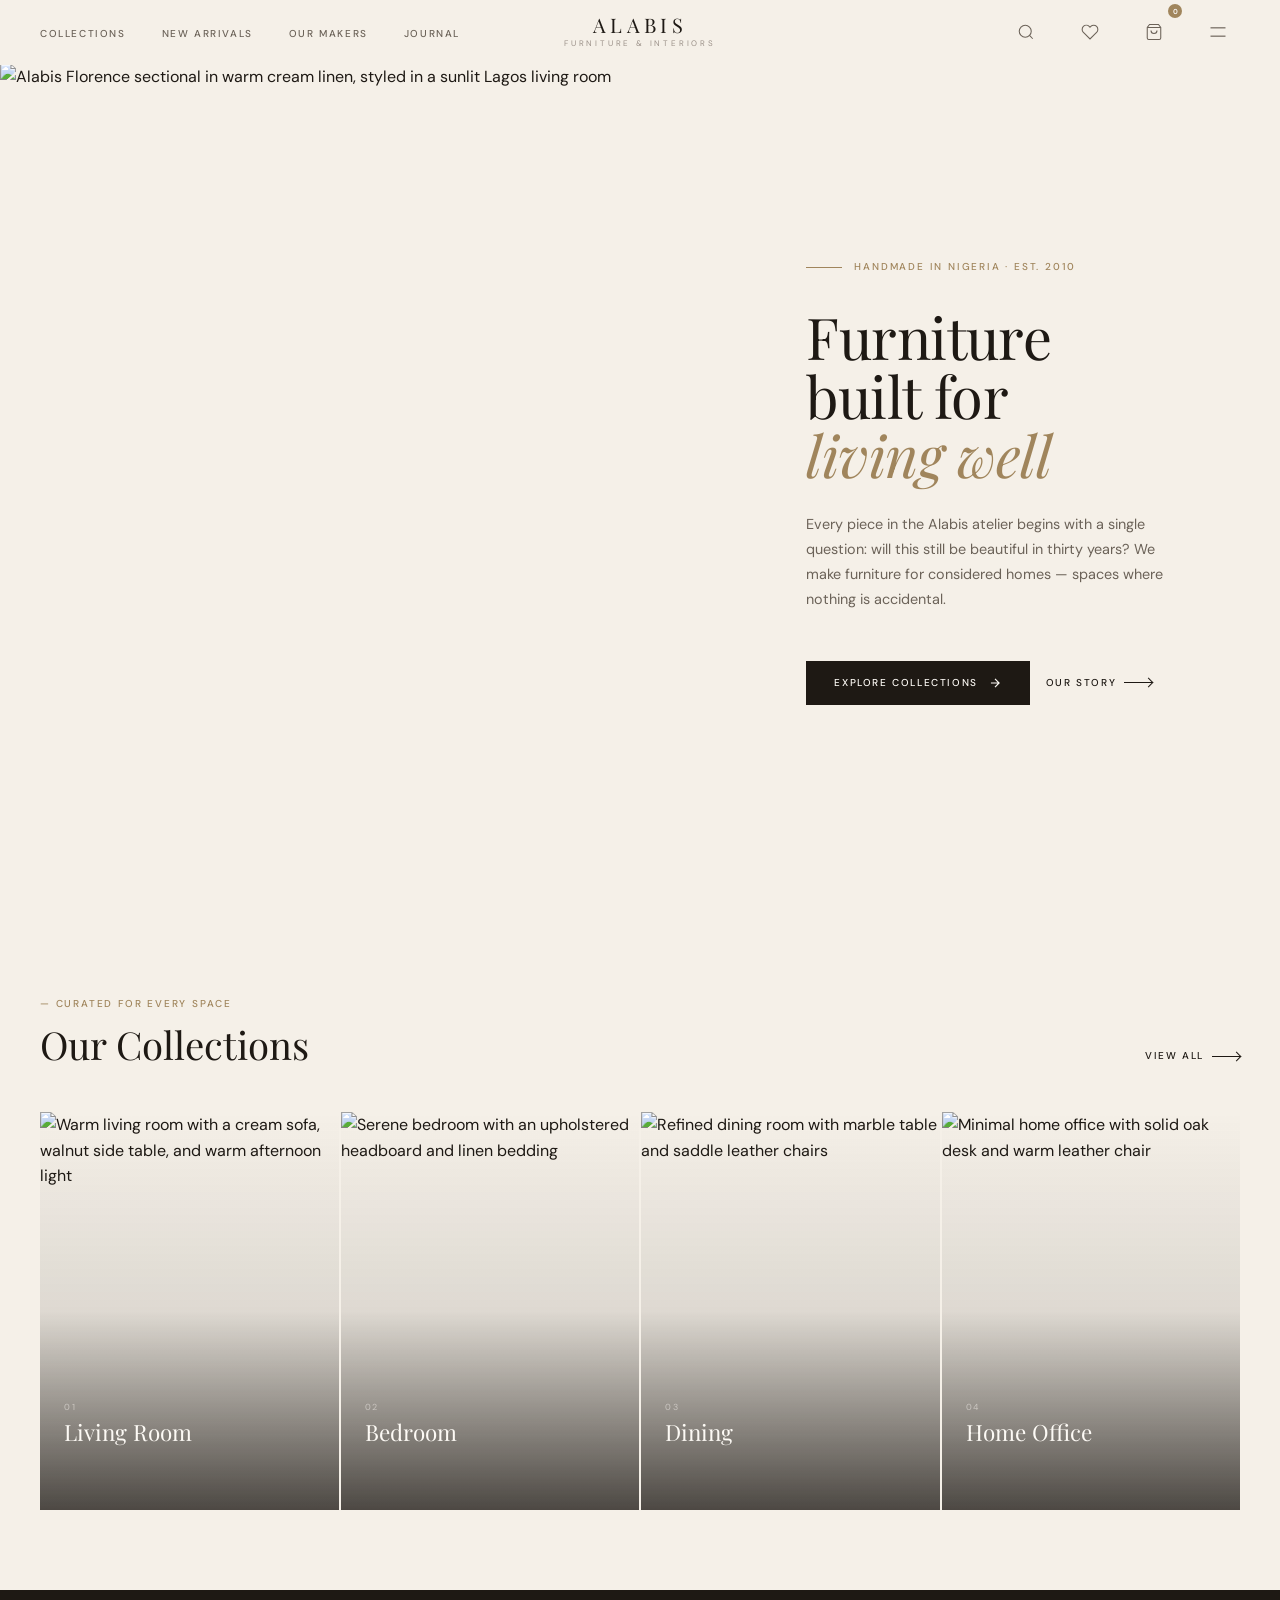
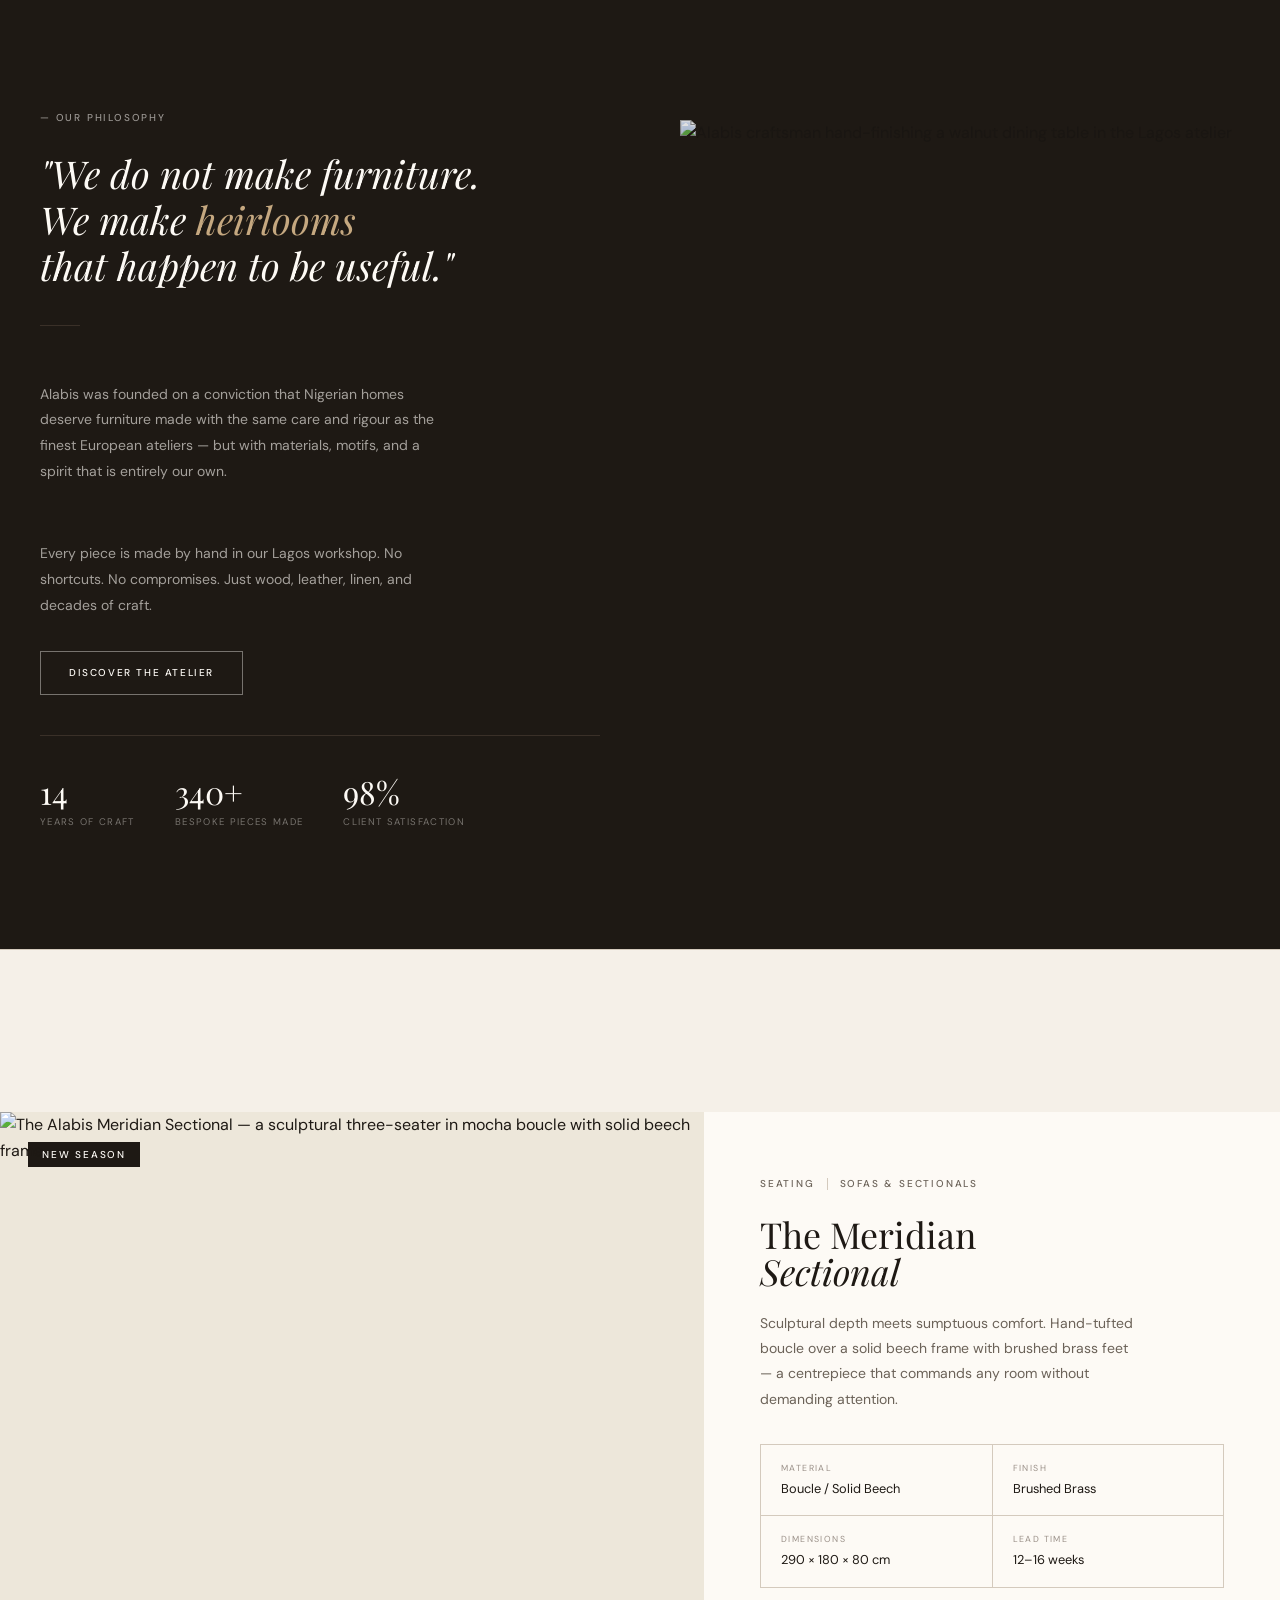
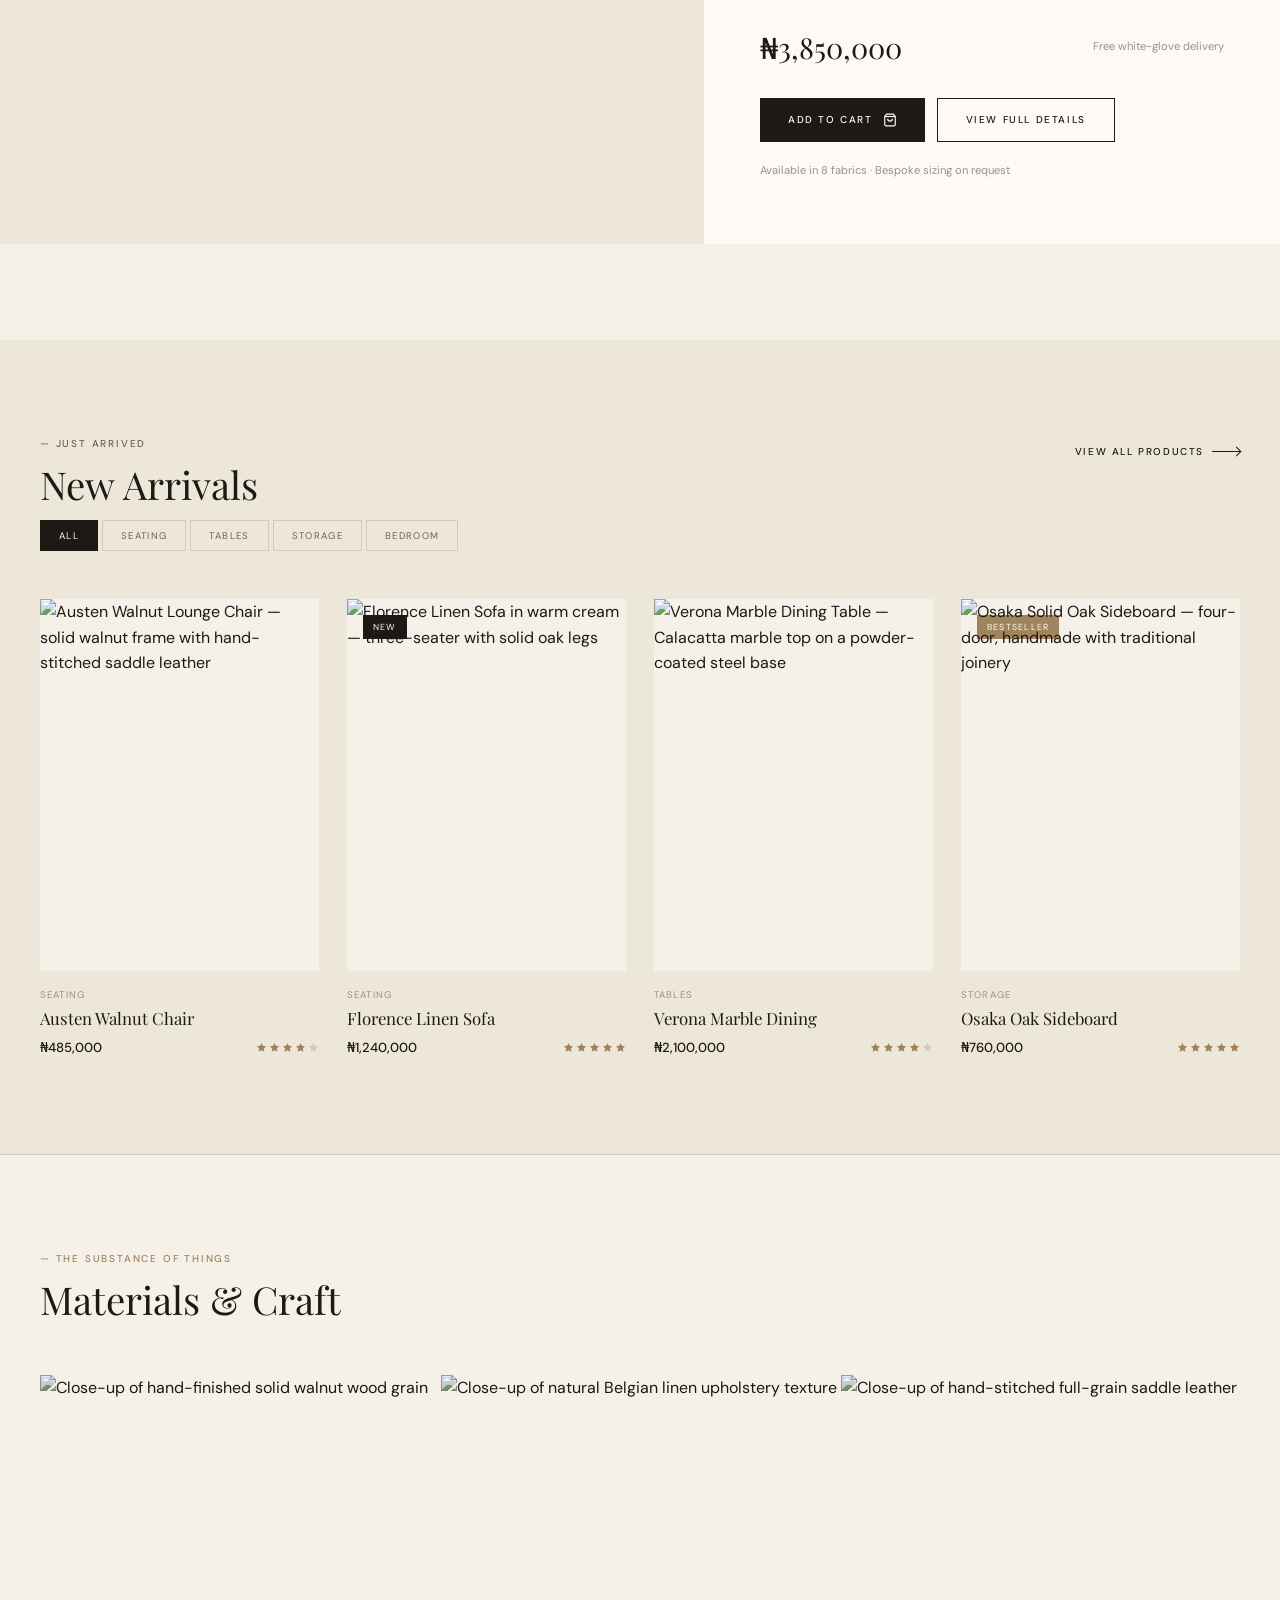
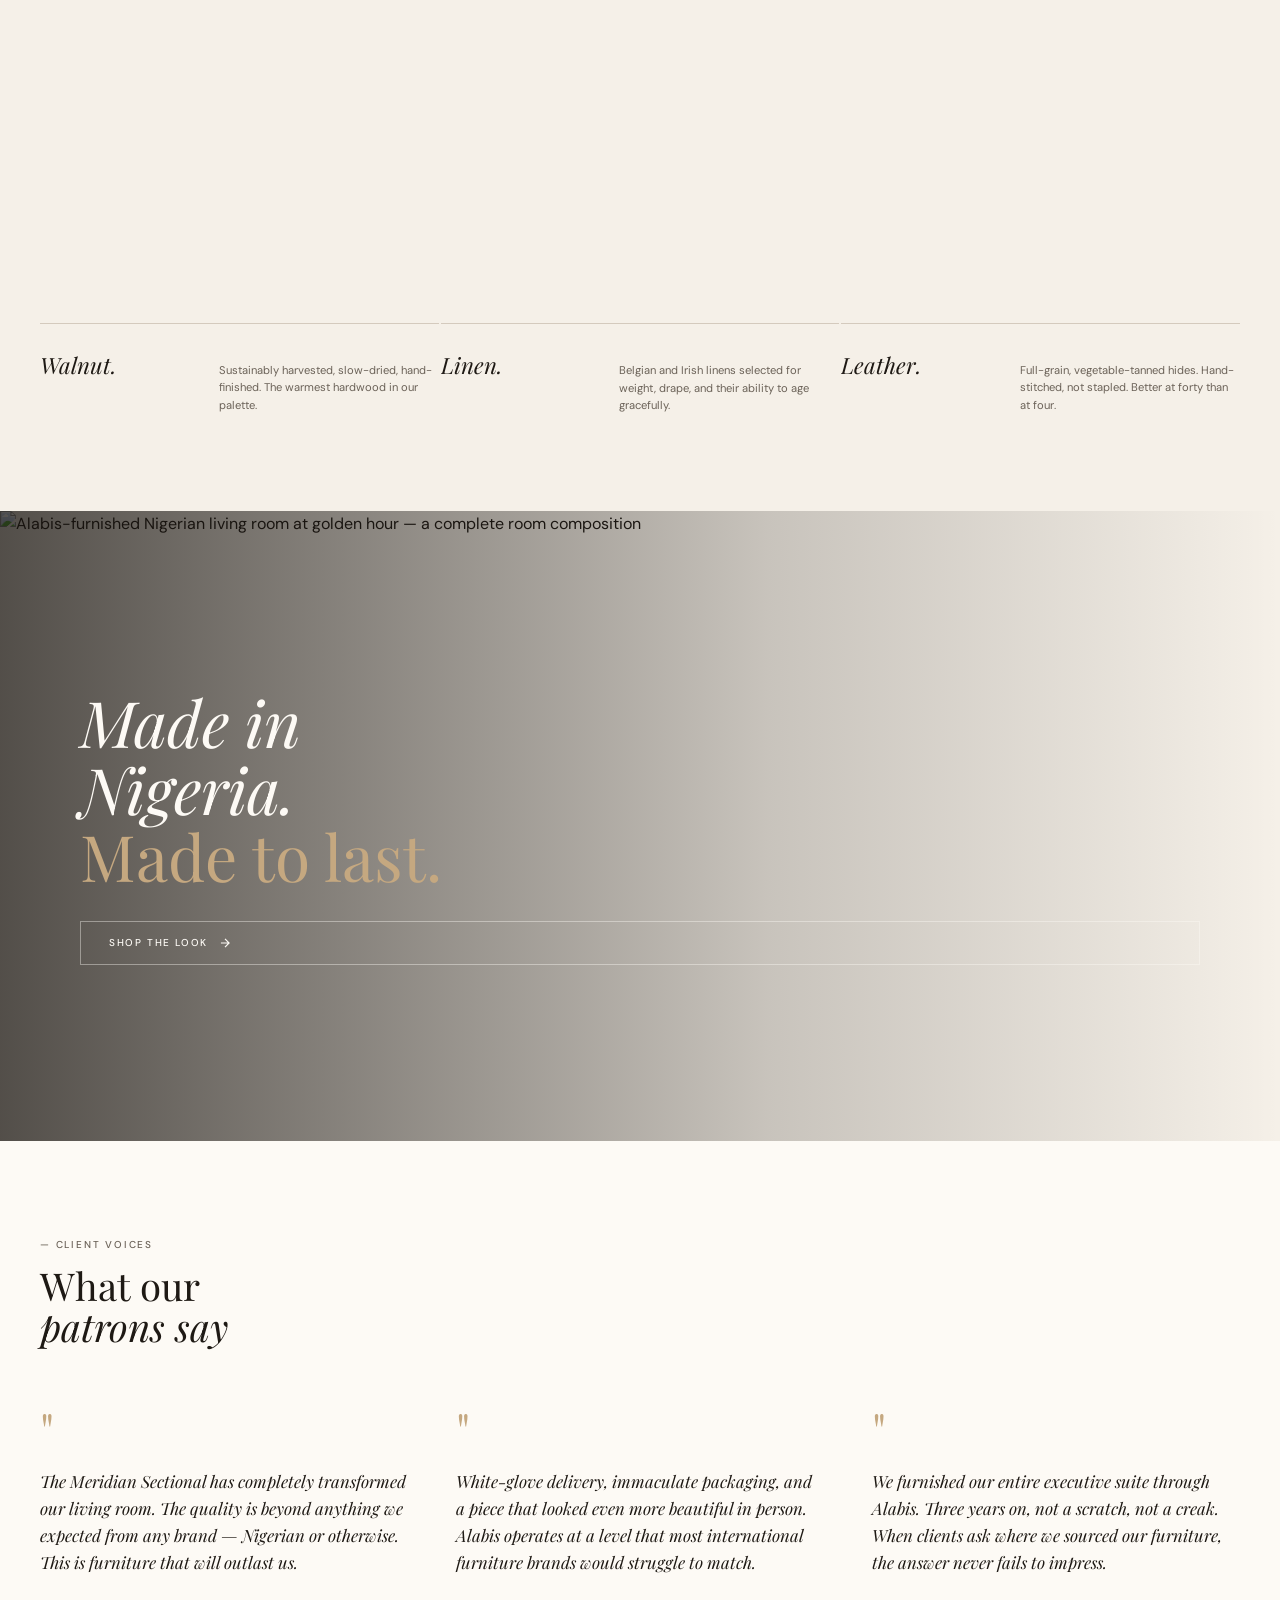
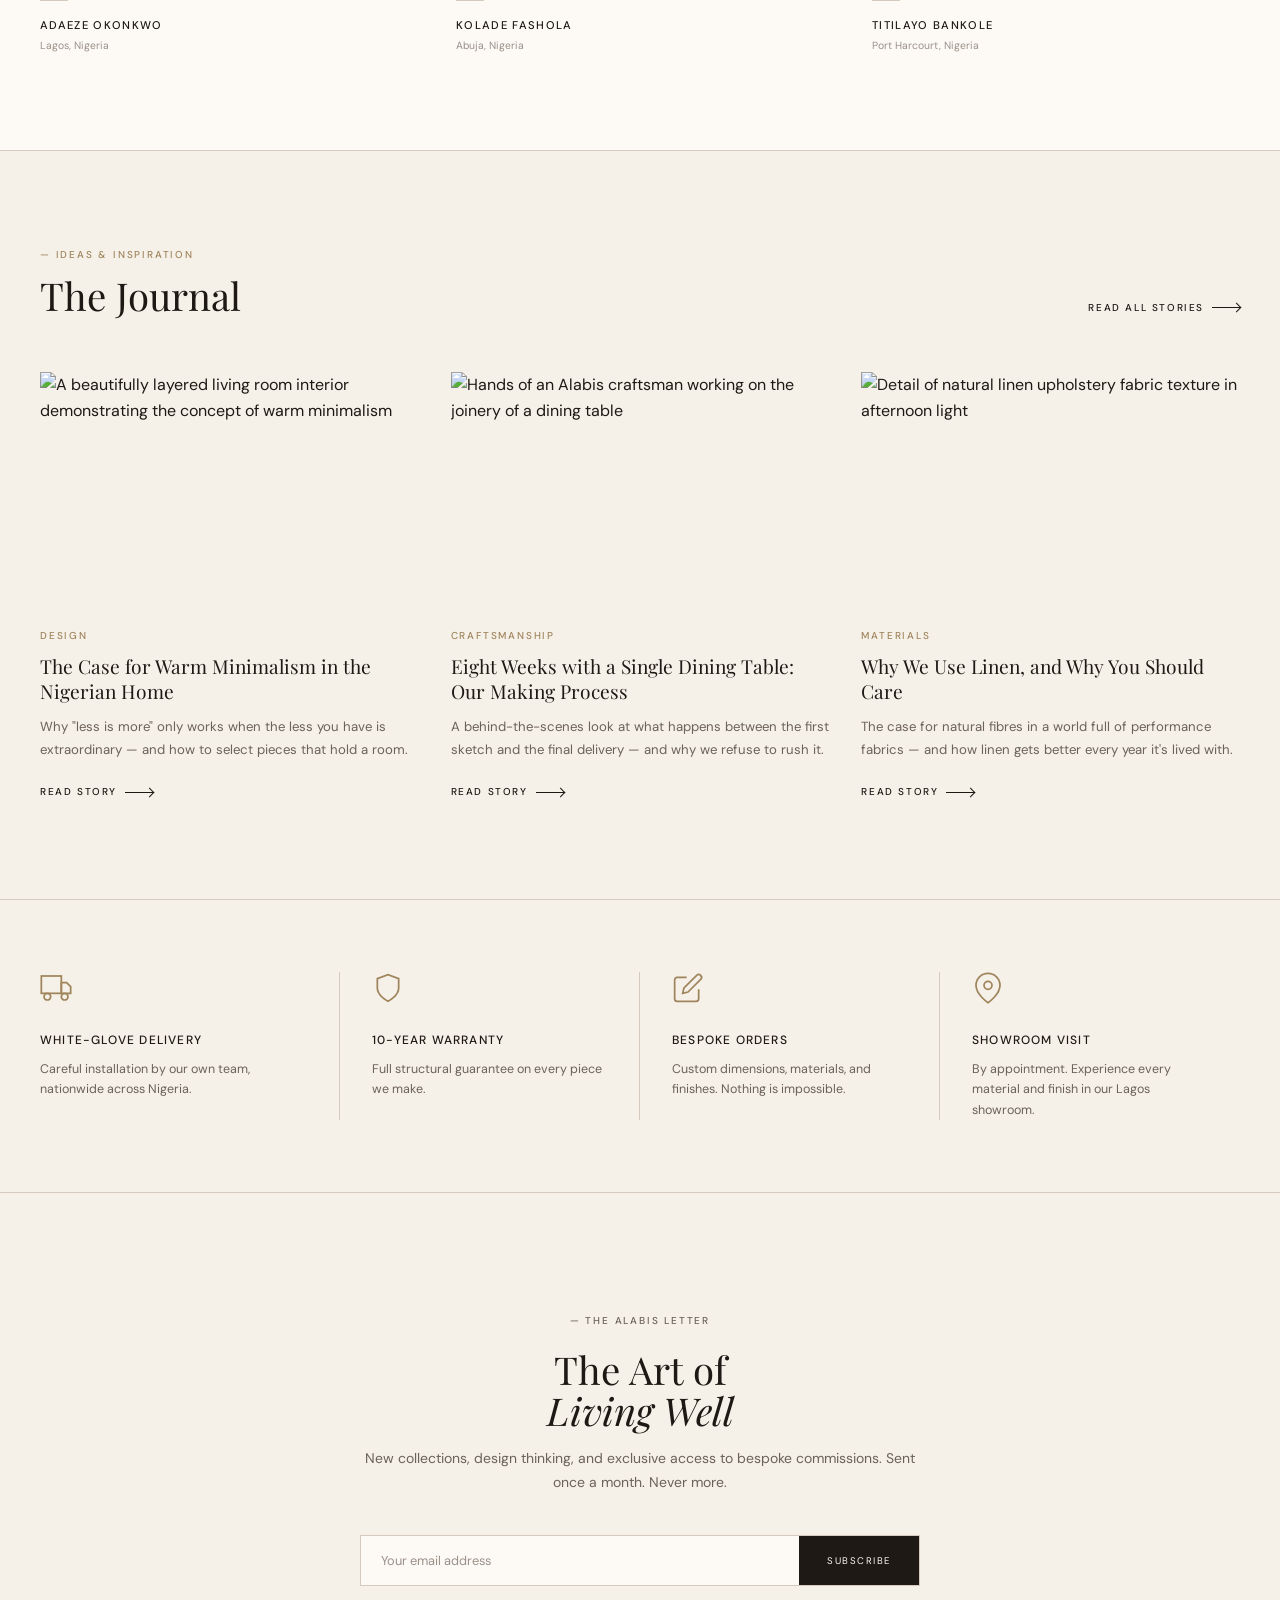
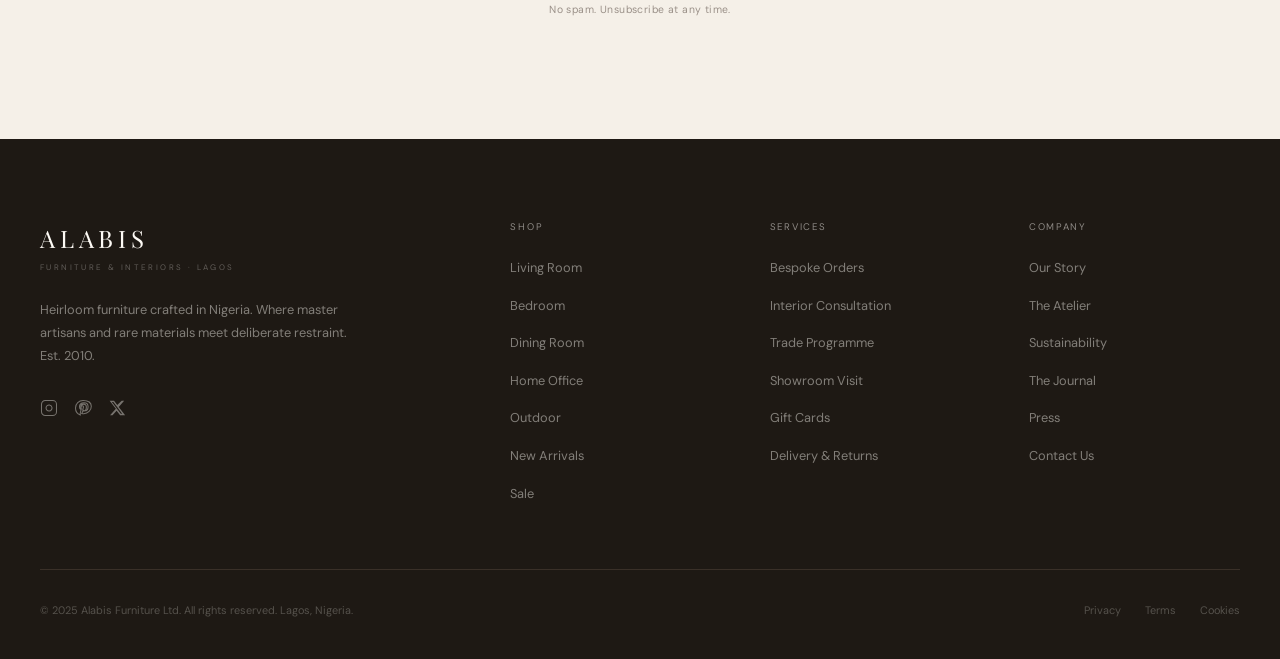
==== commit c00df085: "Apply full UI/UX Pro Max audit improvements Accessibility: - Add skip-to-content link as first focus" ====
--- a/index.html
+++ b/index.html
@@ -1190,366 +1190,175 @@
     }
     .footer-legal a:hover { color: rgba(253,250,245,0.5); }
 
-    /* Helpers */
+    /* ── Helpers */
     .star { color: var(--accent); }
 
-    /* ══════════════════════════════════════════════════════════
-       MOBILE MENU DRAWER
-    ══════════════════════════════════════════════════════════ */
-    .mobile-menu-overlay {
+    /* ── Skip link (accessibility) */
+    .skip-link {
+      position: absolute;
+      top: -100%;
+      left: 16px;
+      z-index: 9999;
+      background: var(--bg-dark);
+      color: var(--white);
+      padding: 10px 20px;
+      font-size: 0.75rem;
+      font-family: var(--font-sans);
+      letter-spacing: 0.08em;
+      text-transform: uppercase;
+      transition: top 0.15s ease;
+      text-decoration: none;
+    }
+    .skip-link:focus { top: 16px; }
+
+    /* ── Visually hidden utility */
+    .sr-only {
+      position: absolute;
+      width: 1px; height: 1px;
+      padding: 0; margin: -1px;
+      overflow: hidden;
+      clip: rect(0,0,0,0);
+      white-space: nowrap;
+      border: 0;
+    }
+
+    /* ── Enlarged touch targets for nav icons (min 44×44px) */
+    .nav-icon {
+      min-width: 44px;
+      min-height: 44px;
+      display: flex;
+      align-items: center;
+      justify-content: center;
+    }
+
+    /* ── Active nav link indicator */
+    .nav-links a[aria-current="page"],
+    .nav-links a.active {
+      color: var(--text);
+      border-bottom: 1px solid var(--accent);
+      padding-bottom: 2px;
+    }
+
+    /* ── Mobile nav panel */
+    #mobile-nav {
       position: fixed;
-      inset: 0;
-      background: rgba(20,16,12,0.5);
-      z-index: 200;
+      top: 64px; left: 0; right: 0;
+      background: var(--bg);
+      border-bottom: 1px solid var(--border);
+      z-index: 99;
+      padding: 24px 20px 32px;
+      transform: translateY(-110%);
       opacity: 0;
+      transition: transform 0.32s var(--ease-out), opacity 0.28s ease;
       pointer-events: none;
-      transition: opacity 0.3s ease;
-    }
-    .mobile-menu-overlay.open {
+    }
+    #mobile-nav.open {
+      transform: translateY(0);
       opacity: 1;
-      pointer-events: all;
-    }
-
-    .mobile-menu {
-      position: fixed;
-      top: 0;
-      left: 0;
-      bottom: 0;
-      width: min(320px, 85vw);
-      background: var(--bg);
-      z-index: 201;
-      transform: translateX(-100%);
-      transition: transform 0.38s var(--ease-out);
-      display: flex;
-      flex-direction: column;
-      padding: 0;
-      overflow-y: auto;
-    }
-    .mobile-menu.open { transform: translateX(0); }
-
-    .mobile-menu-header {
-      display: flex;
-      align-items: center;
-      justify-content: space-between;
-      padding: 20px 24px;
-      border-bottom: 1px solid var(--border);
-    }
-    .mobile-menu-logo {
-      font-family: var(--font-serif);
-      font-size: 1.1rem;
-      letter-spacing: 0.2em;
-    }
-    .mobile-menu-close {
-      background: none;
-      border: none;
-      cursor: pointer;
-      color: var(--text-mid);
-      padding: 4px;
-      display: flex;
-    }
-    .mobile-menu-close:hover { color: var(--text); }
-
+      pointer-events: auto;
+    }
     .mobile-nav-links {
       list-style: none;
-      padding: 24px 0;
-      flex: 1;
-    }
-    .mobile-nav-links li a {
+      display: flex;
+      flex-direction: column;
+      gap: 0;
+    }
+    .mobile-nav-links li { border-bottom: 1px solid var(--border); }
+    .mobile-nav-links a {
       display: block;
-      padding: 14px 24px;
-      font-size: 0.875rem;
-      font-weight: 500;
-      letter-spacing: 0.06em;
-      text-transform: uppercase;
-      color: var(--text-mid);
-      border-bottom: 1px solid var(--border);
-      transition: color 0.2s, padding-left 0.2s;
-    }
-    .mobile-nav-links li a:hover {
+      padding: 16px 0;
+      font-size: 1.1rem;
+      font-family: var(--font-serif);
       color: var(--text);
-      padding-left: 32px;
-    }
-
-    .mobile-menu-footer {
-      padding: 24px;
-      border-top: 1px solid var(--border);
-    }
-    .mobile-menu-footer .footer-social { margin-top: 0; }
-
-    /* ══════════════════════════════════════════════════════════
-       CART DRAWER
-    ══════════════════════════════════════════════════════════ */
-    .cart-overlay {
-      position: fixed;
-      inset: 0;
-      background: rgba(20,16,12,0.5);
-      z-index: 200;
-      opacity: 0;
-      pointer-events: none;
-      transition: opacity 0.3s ease;
-    }
-    .cart-overlay.open {
+      transition: color 0.2s;
+    }
+    .mobile-nav-links a:hover { color: var(--accent); }
+    .mobile-nav-actions {
+      display: flex;
+      gap: 12px;
+      margin-top: 24px;
+    }
+
+    /* ── Touch device: always show ATC, wishlist, col-card-link */
+    @media (hover: none) {
+      .product-card-wish {
+        opacity: 1;
+        width: 44px;
+        height: 44px;
+      }
+      .product-card-atc {
+        transform: translateY(0);
+      }
+      .col-card-link {
+        opacity: 1;
+        transform: none;
+      }
+    }
+
+    /* ── Enlarged wishlist button touch target */
+    .product-card-wish {
+      width: 44px;
+      height: 44px;
+    }
+
+    /* ── Filter button aria-pressed active state */
+    .filter-btn[aria-pressed="true"] {
+      background: var(--text);
+      color: var(--white);
+      border-color: var(--text);
+    }
+
+    /* ── will-change hints for GPU compositing */
+    .hero-image img,
+    .col-card img,
+    .product-card-media img,
+    .material-tile-img img,
+    .statement-image img,
+    .featured-image img,
+    .journal-card-img img {
+      will-change: transform;
+    }
+    .reveal {
+      will-change: opacity, transform;
+    }
+    /* Remove will-change after animation completes (set via JS) */
+    .reveal.in {
+      will-change: auto;
+    }
+
+    /* ── Service item mobile fix — consistent padding */
+    @media (max-width: 768px) {
+      .service-item:nth-child(odd)  { border-right: 1px solid var(--border); }
+      .service-item:nth-child(even) { border-right: none; padding-left: 24px; }
+      .service-item:nth-last-child(-n+2) { border-bottom: none; }
+    }
+
+    /* ── Hero mobile: limit image height on small screens */
+    @media (max-width: 540px) {
+      .hero-image { aspect-ratio: 3/2; max-height: 60vw; }
+    }
+
+    /* ── Featured image: remove min-height on mobile */
+    @media (max-width: 900px) {
+      .featured-image img { min-height: unset; }
+    }
+
+    /* ── Focus-visible on collection and product cards */
+    .col-card:focus-visible,
+    .product-card:focus-visible {
+      outline: 2px solid var(--accent);
+      outline-offset: 2px;
+    }
+    .col-card:focus-visible .col-card-link {
       opacity: 1;
-      pointer-events: all;
-    }
-
-    .cart-drawer {
-      position: fixed;
-      top: 0;
-      right: 0;
-      bottom: 0;
-      width: min(420px, 100vw);
-      background: var(--white);
-      z-index: 201;
-      transform: translateX(100%);
-      transition: transform 0.38s var(--ease-out);
-      display: flex;
-      flex-direction: column;
-    }
-    .cart-drawer.open { transform: translateX(0); }
-
-    .cart-header {
-      display: flex;
-      align-items: center;
-      justify-content: space-between;
-      padding: 22px 28px;
-      border-bottom: 1px solid var(--border);
-    }
-    .cart-title {
-      font-family: var(--font-serif);
-      font-size: 1.2rem;
-    }
-    .cart-close {
-      background: none;
-      border: none;
-      cursor: pointer;
-      color: var(--text-mid);
-      display: flex;
-      padding: 4px;
-    }
-    .cart-close:hover { color: var(--text); }
-
-    .cart-body {
-      flex: 1;
-      overflow-y: auto;
-      padding: 24px 28px;
-    }
-
-    .cart-empty {
-      display: flex;
-      flex-direction: column;
-      align-items: center;
-      justify-content: center;
-      height: 100%;
-      gap: 16px;
-      color: var(--text-light);
-    }
-    .cart-empty svg { color: var(--border); }
-    .cart-empty p { font-size: 0.875rem; }
-
-    .cart-items { display: flex; flex-direction: column; gap: 20px; }
-
-    .cart-item {
-      display: grid;
-      grid-template-columns: 72px 1fr auto;
-      gap: 16px;
-      align-items: start;
-      padding-bottom: 20px;
-      border-bottom: 1px solid var(--border);
-    }
-    .cart-item:last-child { border-bottom: none; }
-
-    .cart-item-img {
-      aspect-ratio: 1;
-      overflow: hidden;
-      background: var(--bg-warm);
-    }
-    .cart-item-img img {
-      width: 100%;
-      height: 100%;
-      object-fit: cover;
-    }
-    .cart-item-name {
-      font-family: var(--font-serif);
-      font-size: 0.95rem;
-      line-height: 1.3;
-      margin-bottom: 6px;
-    }
-    .cart-item-cat {
-      font-size: 0.65rem;
-      letter-spacing: 0.1em;
-      text-transform: uppercase;
-      color: var(--text-light);
-      margin-bottom: 10px;
-    }
-    .cart-item-qty {
-      display: flex;
-      align-items: center;
-      gap: 12px;
-    }
-    .cart-qty-btn {
-      width: 24px; height: 24px;
-      border: 1px solid var(--border);
-      background: none;
-      cursor: pointer;
-      font-size: 1rem;
-      display: flex; align-items: center; justify-content: center;
-      color: var(--text-mid);
-      transition: border-color 0.2s, color 0.2s;
-    }
-    .cart-qty-btn:hover { border-color: var(--text); color: var(--text); }
-    .cart-qty-num {
-      font-size: 0.85rem;
-      min-width: 20px;
-      text-align: center;
-    }
-    .cart-item-price {
-      font-size: 0.875rem;
-      font-weight: 500;
-      white-space: nowrap;
-      text-align: right;
-    }
-    .cart-item-remove {
-      background: none;
-      border: none;
-      cursor: pointer;
-      color: var(--text-light);
-      font-size: 0.65rem;
-      letter-spacing: 0.08em;
-      text-transform: uppercase;
-      padding: 0;
-      margin-top: 6px;
-      display: block;
-      transition: color 0.2s;
-    }
-    .cart-item-remove:hover { color: var(--text); }
-
-    .cart-footer {
-      padding: 24px 28px;
-      border-top: 1px solid var(--border);
-    }
-    .cart-subtotal {
-      display: flex;
-      justify-content: space-between;
-      align-items: baseline;
-      margin-bottom: 20px;
-    }
-    .cart-subtotal-label {
-      font-size: 0.7rem;
-      letter-spacing: 0.14em;
-      text-transform: uppercase;
-      color: var(--text-mid);
-    }
-    .cart-subtotal-amount {
-      font-family: var(--font-serif);
-      font-size: 1.4rem;
-    }
-    .cart-checkout-btn {
-      width: 100%;
-      padding: 16px;
-      background: var(--bg-dark);
-      color: var(--white);
-      border: none;
-      font-family: var(--font-sans);
-      font-size: 0.65rem;
-      letter-spacing: 0.16em;
-      text-transform: uppercase;
-      cursor: pointer;
-      transition: background 0.2s;
-      margin-bottom: 10px;
-    }
-    .cart-checkout-btn:hover { background: var(--bg-mid); }
-    .cart-continue-btn {
-      width: 100%;
-      padding: 14px;
-      background: transparent;
-      color: var(--text-mid);
-      border: 1px solid var(--border);
-      font-family: var(--font-sans);
-      font-size: 0.65rem;
-      letter-spacing: 0.16em;
-      text-transform: uppercase;
-      cursor: pointer;
-      transition: all 0.2s;
-    }
-    .cart-continue-btn:hover { border-color: var(--text); color: var(--text); }
-
-    /* Toast notification */
-    .toast {
-      position: fixed;
-      bottom: 28px;
-      left: 50%;
-      transform: translateX(-50%) translateY(80px);
-      background: var(--bg-dark);
-      color: var(--white);
-      padding: 12px 24px;
-      font-size: 0.75rem;
-      letter-spacing: 0.08em;
-      text-transform: uppercase;
-      z-index: 300;
-      transition: transform 0.35s var(--ease-out);
-      white-space: nowrap;
-    }
-    .toast.show { transform: translateX(-50%) translateY(0); }
-
-    /* Hidden on mobile utility */
-    @media (max-width: 900px) { .hidden-mobile { display: none !important; } }
+      transform: none;
+    }
   </style>
 </head>
 <body>
 
-<!-- Mobile Menu Drawer -->
-<div class="mobile-menu-overlay" id="mobile-overlay" aria-hidden="true"></div>
-<nav class="mobile-menu" id="mobile-menu" aria-label="Mobile navigation" aria-hidden="true">
-  <div class="mobile-menu-header">
-    <span class="mobile-menu-logo">ALABIS</span>
-    <button class="mobile-menu-close" id="mobile-menu-close" aria-label="Close menu">
-      <svg width="20" height="20" fill="none" viewBox="0 0 24 24" stroke="currentColor" stroke-width="1.5"><line x1="18" y1="6" x2="6" y2="18"/><line x1="6" y1="6" x2="18" y2="18"/></svg>
-    </button>
-  </div>
-  <ul class="mobile-nav-links">
-    <li><a href="#collections" class="mobile-nav-link">Collections</a></li>
-    <li><a href="#new-arrivals" class="mobile-nav-link">New Arrivals</a></li>
-    <li><a href="#craftsmanship" class="mobile-nav-link">Our Makers</a></li>
-    <li><a href="#journal" class="mobile-nav-link">Journal</a></li>
-  </ul>
-  <div class="mobile-menu-footer">
-    <div class="footer-social" aria-label="Social links">
-      <a href="#" aria-label="Instagram">
-        <svg width="18" height="18" fill="none" viewBox="0 0 24 24" stroke="currentColor" stroke-width="1.4"><rect x="2" y="2" width="20" height="20" rx="5"/><path d="M16 11.37A4 4 0 1 1 12.63 8 4 4 0 0 1 16 11.37z"/><line x1="17.5" y1="6.5" x2="17.51" y2="6.5"/></svg>
-      </a>
-    </div>
-  </div>
-</nav>
-
-<!-- Cart Drawer -->
-<div class="cart-overlay" id="cart-overlay" aria-hidden="true"></div>
-<aside class="cart-drawer" id="cart-drawer" aria-label="Shopping cart" aria-hidden="true">
-  <div class="cart-header">
-    <h2 class="cart-title">Your Cart (<span id="cart-count">0</span>)</h2>
-    <button class="cart-close" id="cart-close" aria-label="Close cart">
-      <svg width="20" height="20" fill="none" viewBox="0 0 24 24" stroke="currentColor" stroke-width="1.5"><line x1="18" y1="6" x2="6" y2="18"/><line x1="6" y1="6" x2="18" y2="18"/></svg>
-    </button>
-  </div>
-  <div class="cart-body" id="cart-body">
-    <div class="cart-empty" id="cart-empty">
-      <svg width="48" height="48" fill="none" viewBox="0 0 24 24" stroke="currentColor" stroke-width="1"><path d="M6 2 3 6v14a2 2 0 0 0 2 2h14a2 2 0 0 0 2-2V6l-3-4z"/><line x1="3" y1="6" x2="21" y2="6"/><path d="M16 10a4 4 0 0 1-8 0"/></svg>
-      <p>Your cart is empty</p>
-    </div>
-    <div class="cart-items" id="cart-items" style="display:none;"></div>
-  </div>
-  <div class="cart-footer" id="cart-footer" style="display:none;">
-    <div class="cart-subtotal">
-      <span class="cart-subtotal-label">Subtotal</span>
-      <span class="cart-subtotal-amount" id="cart-subtotal">₦0</span>
-    </div>
-    <button class="cart-checkout-btn">Proceed to Checkout</button>
-    <button class="cart-continue-btn" id="cart-continue">Continue Shopping</button>
-  </div>
-</aside>
-
-<!-- Toast -->
-<div class="toast" id="toast" role="status" aria-live="polite"></div>
+<!-- Skip link: must be first focusable element -->
+<a class="skip-link" href="#main-content">Skip to main content</a>
 
 <!-- ══════════════════════════════════════════════════════════
      NAVIGATION
@@ -1578,36 +1387,55 @@
           <button class="nav-icon" aria-label="Search">
             <svg width="18" height="18" fill="none" viewBox="0 0 24 24" stroke="currentColor" stroke-width="1.4" aria-hidden="true"><circle cx="11" cy="11" r="8"/><line x1="21" y1="21" x2="16.65" y2="16.65"/></svg>
           </button>
-          <button class="nav-icon hidden-mobile" aria-label="Saved items">
+          <button class="nav-icon" aria-label="Saved items" style="display:none;" id="nav-wish">
             <svg width="18" height="18" fill="none" viewBox="0 0 24 24" stroke="currentColor" stroke-width="1.4" aria-hidden="true"><path d="M20.84 4.61a5.5 5.5 0 0 0-7.78 0L12 5.67l-1.06-1.06a5.5 5.5 0 0 0-7.78 7.78l1.06 1.06L12 21.23l7.78-7.78 1.06-1.06a5.5 5.5 0 0 0 0-7.78z"/></svg>
           </button>
-          <button class="nav-icon" id="cart-btn" aria-label="Cart (0 items)" aria-controls="cart-drawer" style="position:relative;">
+          <button class="nav-icon" aria-label="Cart (0 items)" style="position:relative;">
             <svg width="18" height="18" fill="none" viewBox="0 0 24 24" stroke="currentColor" stroke-width="1.4" aria-hidden="true"><path d="M6 2 3 6v14a2 2 0 0 0 2 2h14a2 2 0 0 0 2-2V6l-3-4z"/><line x1="3" y1="6" x2="21" y2="6"/><path d="M16 10a4 4 0 0 1-8 0"/></svg>
-            <span id="cart-badge" style="position:absolute;top:-6px;right:-6px;width:14px;height:14px;background:var(--accent);border-radius:50%;font-size:0.45rem;font-weight:600;display:flex;align-items:center;justify-content:center;color:white;font-family:var(--font-sans);">0</span>
+            <span style="position:absolute;top:-6px;right:-6px;width:14px;height:14px;background:var(--accent);border-radius:50%;font-size:0.45rem;font-weight:600;display:flex;align-items:center;justify-content:center;color:white;font-family:var(--font-sans);">0</span>
           </button>
-          <button class="nav-icon nav-hamburger" id="hamburger-btn" aria-label="Open menu" aria-expanded="false" aria-controls="mobile-menu">
-            <svg width="20" height="20" fill="none" viewBox="0 0 24 24" stroke="currentColor" stroke-width="1.4" aria-hidden="true"><line x1="3" y1="7" x2="21" y2="7"/><line x1="3" y1="17" x2="21" y2="17"/></svg>
+          <button class="nav-icon nav-hamburger" aria-label="Open menu" aria-expanded="false" aria-controls="mobile-nav" id="hamburger">
+            <svg id="hamburger-icon" width="20" height="20" fill="none" viewBox="0 0 24 24" stroke="currentColor" stroke-width="1.4" aria-hidden="true"><line x1="3" y1="7" x2="21" y2="7"/><line x1="3" y1="17" x2="21" y2="17"/></svg>
           </button>
         </div>
 
       </div>
     </div>
   </nav>
+
+  <!-- Mobile navigation panel -->
+  <div id="mobile-nav" aria-label="Mobile navigation" role="dialog" aria-modal="false" aria-hidden="true">
+    <ul class="mobile-nav-links" role="list">
+      <li><a href="#collections" class="mobile-nav-link">Collections</a></li>
+      <li><a href="#new-arrivals" class="mobile-nav-link">New Arrivals</a></li>
+      <li><a href="#craftsmanship" class="mobile-nav-link">Our Makers</a></li>
+      <li><a href="#journal" class="mobile-nav-link">Journal</a></li>
+    </ul>
+    <div class="mobile-nav-actions">
+      <a href="#" class="btn btn--dark" style="flex:1;justify-content:center;">Shop Now</a>
+      <a href="#" class="btn btn--outline" style="flex:1;justify-content:center;">Book Showroom</a>
+    </div>
+  </div>
 </header>
 
 
 <!-- ══════════════════════════════════════════════════════════
      HERO — editorial split layout (Aesop / Taeillo inspired)
 ══════════════════════════════════════════════════════════ -->
-<main>
+<main id="main-content">
 <section class="hero" aria-label="Hero">
 
   <!-- Left: Full-bleed lifestyle image -->
   <div class="hero-image">
     <img id="hero-img"
-         src="https://images.unsplash.com/photo-1555041469-a586c61ea9bc?w=1800&q=88&auto=format&fit=crop"
+         src="https://images.unsplash.com/photo-1555041469-a586c61ea9bc?w=1200&q=85&auto=format&fit=crop"
+         srcset="https://images.unsplash.com/photo-1555041469-a586c61ea9bc?w=800&q=80&auto=format&fit=crop 800w,
+                 https://images.unsplash.com/photo-1555041469-a586c61ea9bc?w=1200&q=85&auto=format&fit=crop 1200w,
+                 https://images.unsplash.com/photo-1555041469-a586c61ea9bc?w=1800&q=88&auto=format&fit=crop 1800w"
+         sizes="(max-width: 900px) 100vw, 58vw"
          alt="Alabis Florence sectional in warm cream linen, styled in a sunlit Lagos living room"
-         fetchpriority="high" />
+         fetchpriority="high"
+         width="1200" height="800" />
   </div>
 
   <!-- Right: Editorial text on parchment -->
@@ -1876,11 +1704,11 @@
         <span class="label" style="display:block;margin-bottom:12px;">— Just arrived</span>
         <h2 class="section-title" id="arrivals-heading">New Arrivals</h2>
         <div class="filter-row" role="group" aria-label="Filter by category">
-          <button class="filter-btn active" data-filter="all">All</button>
-          <button class="filter-btn" data-filter="seating">Seating</button>
-          <button class="filter-btn" data-filter="tables">Tables</button>
-          <button class="filter-btn" data-filter="storage">Storage</button>
-          <button class="filter-btn" data-filter="bedroom">Bedroom</button>
+          <button class="filter-btn active" data-filter="all" aria-pressed="true">All</button>
+          <button class="filter-btn" data-filter="seating" aria-pressed="false">Seating</button>
+          <button class="filter-btn" data-filter="tables" aria-pressed="false">Tables</button>
+          <button class="filter-btn" data-filter="storage" aria-pressed="false">Storage</button>
+          <button class="filter-btn" data-filter="bedroom" aria-pressed="false">Bedroom</button>
         </div>
       </div>
       <a href="#" class="btn btn--ghost reveal reveal-d2" style="align-self:flex-start;margin-top:8px;">
@@ -1987,112 +1815,6 @@
         <h3 class="product-card-name">Osaka Oak Sideboard</h3>
         <div class="product-card-price-row">
           <span class="product-card-price">₦760,000</span>
-          <span class="star-row" aria-label="5 stars">
-            <svg width="11" height="11" viewBox="0 0 24 24" fill="var(--accent)" aria-hidden="true"><polygon points="12 2 15.09 8.26 22 9.27 17 14.14 18.18 21.02 12 17.77 5.82 21.02 7 14.14 2 9.27 8.91 8.26 12 2"/></svg>
-            <svg width="11" height="11" viewBox="0 0 24 24" fill="var(--accent)" aria-hidden="true"><polygon points="12 2 15.09 8.26 22 9.27 17 14.14 18.18 21.02 12 17.77 5.82 21.02 7 14.14 2 9.27 8.91 8.26 12 2"/></svg>
-            <svg width="11" height="11" viewBox="0 0 24 24" fill="var(--accent)" aria-hidden="true"><polygon points="12 2 15.09 8.26 22 9.27 17 14.14 18.18 21.02 12 17.77 5.82 21.02 7 14.14 2 9.27 8.91 8.26 12 2"/></svg>
-            <svg width="11" height="11" viewBox="0 0 24 24" fill="var(--accent)" aria-hidden="true"><polygon points="12 2 15.09 8.26 22 9.27 17 14.14 18.18 21.02 12 17.77 5.82 21.02 7 14.14 2 9.27 8.91 8.26 12 2"/></svg>
-            <svg width="11" height="11" viewBox="0 0 24 24" fill="var(--accent)" aria-hidden="true"><polygon points="12 2 15.09 8.26 22 9.27 17 14.14 18.18 21.02 12 17.77 5.82 21.02 7 14.14 2 9.27 8.91 8.26 12 2"/></svg>
-          </span>
-        </div>
-      </article>
-
-      <!-- 5 -->
-      <article class="product-card reveal" tabindex="0" data-cat="bedroom">
-        <div class="product-card-media">
-          <span class="product-card-badge">New</span>
-          <img src="https://images.unsplash.com/photo-1631049307264-da0ec9d70304?w=700&q=82&auto=format&fit=crop"
-               alt="Lagos Upholstered Bed Frame in smoke linen with walnut legs" loading="lazy" />
-          <button class="product-card-wish" aria-label="Save Lagos Bed Frame to wishlist">
-            <svg width="14" height="14" fill="none" viewBox="0 0 24 24" stroke="currentColor" stroke-width="1.5" aria-hidden="true"><path d="M20.84 4.61a5.5 5.5 0 0 0-7.78 0L12 5.67l-1.06-1.06a5.5 5.5 0 0 0-7.78 7.78l1.06 1.06L12 21.23l7.78-7.78 1.06-1.06a5.5 5.5 0 0 0 0-7.78z"/></svg>
-          </button>
-          <div class="product-card-atc">
-            <button class="atc-btn">Add to Cart</button>
-          </div>
-        </div>
-        <p class="product-card-cat">Bedroom</p>
-        <h3 class="product-card-name">Lagos Linen Bed Frame</h3>
-        <div class="product-card-price-row">
-          <span class="product-card-price">₦920,000</span>
-          <span class="star-row" aria-label="4.9 stars">
-            <svg width="11" height="11" viewBox="0 0 24 24" fill="var(--accent)" aria-hidden="true"><polygon points="12 2 15.09 8.26 22 9.27 17 14.14 18.18 21.02 12 17.77 5.82 21.02 7 14.14 2 9.27 8.91 8.26 12 2"/></svg>
-            <svg width="11" height="11" viewBox="0 0 24 24" fill="var(--accent)" aria-hidden="true"><polygon points="12 2 15.09 8.26 22 9.27 17 14.14 18.18 21.02 12 17.77 5.82 21.02 7 14.14 2 9.27 8.91 8.26 12 2"/></svg>
-            <svg width="11" height="11" viewBox="0 0 24 24" fill="var(--accent)" aria-hidden="true"><polygon points="12 2 15.09 8.26 22 9.27 17 14.14 18.18 21.02 12 17.77 5.82 21.02 7 14.14 2 9.27 8.91 8.26 12 2"/></svg>
-            <svg width="11" height="11" viewBox="0 0 24 24" fill="var(--accent)" aria-hidden="true"><polygon points="12 2 15.09 8.26 22 9.27 17 14.14 18.18 21.02 12 17.77 5.82 21.02 7 14.14 2 9.27 8.91 8.26 12 2"/></svg>
-            <svg width="11" height="11" viewBox="0 0 24 24" fill="var(--accent)" aria-hidden="true"><polygon points="12 2 15.09 8.26 22 9.27 17 14.14 18.18 21.02 12 17.77 5.82 21.02 7 14.14 2 9.27 8.91 8.26 12 2"/></svg>
-          </span>
-        </div>
-      </article>
-
-      <!-- 6 -->
-      <article class="product-card reveal reveal-d1" tabindex="0" data-cat="tables">
-        <div class="product-card-media">
-          <img src="https://images.unsplash.com/photo-1530018607912-eff2daa1bac4?w=700&q=82&auto=format&fit=crop"
-               alt="Ibadan Walnut Coffee Table with hairpin legs" loading="lazy" />
-          <button class="product-card-wish" aria-label="Save Ibadan Coffee Table to wishlist">
-            <svg width="14" height="14" fill="none" viewBox="0 0 24 24" stroke="currentColor" stroke-width="1.5" aria-hidden="true"><path d="M20.84 4.61a5.5 5.5 0 0 0-7.78 0L12 5.67l-1.06-1.06a5.5 5.5 0 0 0-7.78 7.78l1.06 1.06L12 21.23l7.78-7.78 1.06-1.06a5.5 5.5 0 0 0 0-7.78z"/></svg>
-          </button>
-          <div class="product-card-atc">
-            <button class="atc-btn">Add to Cart</button>
-          </div>
-        </div>
-        <p class="product-card-cat">Tables</p>
-        <h3 class="product-card-name">Ibadan Walnut Coffee Table</h3>
-        <div class="product-card-price-row">
-          <span class="product-card-price">₦380,000</span>
-          <span class="star-row" aria-label="4.6 stars">
-            <svg width="11" height="11" viewBox="0 0 24 24" fill="var(--accent)" aria-hidden="true"><polygon points="12 2 15.09 8.26 22 9.27 17 14.14 18.18 21.02 12 17.77 5.82 21.02 7 14.14 2 9.27 8.91 8.26 12 2"/></svg>
-            <svg width="11" height="11" viewBox="0 0 24 24" fill="var(--accent)" aria-hidden="true"><polygon points="12 2 15.09 8.26 22 9.27 17 14.14 18.18 21.02 12 17.77 5.82 21.02 7 14.14 2 9.27 8.91 8.26 12 2"/></svg>
-            <svg width="11" height="11" viewBox="0 0 24 24" fill="var(--accent)" aria-hidden="true"><polygon points="12 2 15.09 8.26 22 9.27 17 14.14 18.18 21.02 12 17.77 5.82 21.02 7 14.14 2 9.27 8.91 8.26 12 2"/></svg>
-            <svg width="11" height="11" viewBox="0 0 24 24" fill="var(--accent)" aria-hidden="true"><polygon points="12 2 15.09 8.26 22 9.27 17 14.14 18.18 21.02 12 17.77 5.82 21.02 7 14.14 2 9.27 8.91 8.26 12 2"/></svg>
-            <svg width="11" height="11" viewBox="0 0 24 24" fill="var(--border)" aria-hidden="true"><polygon points="12 2 15.09 8.26 22 9.27 17 14.14 18.18 21.02 12 17.77 5.82 21.02 7 14.14 2 9.27 8.91 8.26 12 2"/></svg>
-          </span>
-        </div>
-      </article>
-
-      <!-- 7 -->
-      <article class="product-card reveal reveal-d2" tabindex="0" data-cat="seating">
-        <div class="product-card-media">
-          <img src="https://images.unsplash.com/photo-1586023492125-27b2c045efd7?w=700&q=82&auto=format&fit=crop"
-               alt="Kano Boucle Accent Chair in ivory with solid teak frame" loading="lazy" />
-          <button class="product-card-wish" aria-label="Save Kano Chair to wishlist">
-            <svg width="14" height="14" fill="none" viewBox="0 0 24 24" stroke="currentColor" stroke-width="1.5" aria-hidden="true"><path d="M20.84 4.61a5.5 5.5 0 0 0-7.78 0L12 5.67l-1.06-1.06a5.5 5.5 0 0 0-7.78 7.78l1.06 1.06L12 21.23l7.78-7.78 1.06-1.06a5.5 5.5 0 0 0 0-7.78z"/></svg>
-          </button>
-          <div class="product-card-atc">
-            <button class="atc-btn">Add to Cart</button>
-          </div>
-        </div>
-        <p class="product-card-cat">Seating</p>
-        <h3 class="product-card-name">Kano Boucle Accent Chair</h3>
-        <div class="product-card-price-row">
-          <span class="product-card-price">₦340,000</span>
-          <span class="star-row" aria-label="4.8 stars">
-            <svg width="11" height="11" viewBox="0 0 24 24" fill="var(--accent)" aria-hidden="true"><polygon points="12 2 15.09 8.26 22 9.27 17 14.14 18.18 21.02 12 17.77 5.82 21.02 7 14.14 2 9.27 8.91 8.26 12 2"/></svg>
-            <svg width="11" height="11" viewBox="0 0 24 24" fill="var(--accent)" aria-hidden="true"><polygon points="12 2 15.09 8.26 22 9.27 17 14.14 18.18 21.02 12 17.77 5.82 21.02 7 14.14 2 9.27 8.91 8.26 12 2"/></svg>
-            <svg width="11" height="11" viewBox="0 0 24 24" fill="var(--accent)" aria-hidden="true"><polygon points="12 2 15.09 8.26 22 9.27 17 14.14 18.18 21.02 12 17.77 5.82 21.02 7 14.14 2 9.27 8.91 8.26 12 2"/></svg>
-            <svg width="11" height="11" viewBox="0 0 24 24" fill="var(--accent)" aria-hidden="true"><polygon points="12 2 15.09 8.26 22 9.27 17 14.14 18.18 21.02 12 17.77 5.82 21.02 7 14.14 2 9.27 8.91 8.26 12 2"/></svg>
-            <svg width="11" height="11" viewBox="0 0 24 24" fill="var(--border)" aria-hidden="true"><polygon points="12 2 15.09 8.26 22 9.27 17 14.14 18.18 21.02 12 17.77 5.82 21.02 7 14.14 2 9.27 8.91 8.26 12 2"/></svg>
-          </span>
-        </div>
-      </article>
-
-      <!-- 8 -->
-      <article class="product-card reveal reveal-d3" tabindex="0" data-cat="bedroom">
-        <div class="product-card-media">
-          <span class="product-card-badge accent">Bestseller</span>
-          <img src="https://images.unsplash.com/photo-1555041469-a586c61ea9bc?w=700&q=82&auto=format&fit=crop"
-               alt="Enugu Walnut Bedside Table with single drawer" loading="lazy" />
-          <button class="product-card-wish" aria-label="Save Enugu Bedside to wishlist">
-            <svg width="14" height="14" fill="none" viewBox="0 0 24 24" stroke="currentColor" stroke-width="1.5" aria-hidden="true"><path d="M20.84 4.61a5.5 5.5 0 0 0-7.78 0L12 5.67l-1.06-1.06a5.5 5.5 0 0 0-7.78 7.78l1.06 1.06L12 21.23l7.78-7.78 1.06-1.06a5.5 5.5 0 0 0 0-7.78z"/></svg>
-          </button>
-          <div class="product-card-atc">
-            <button class="atc-btn">Add to Cart</button>
-          </div>
-        </div>
-        <p class="product-card-cat">Bedroom</p>
-        <h3 class="product-card-name">Enugu Walnut Bedside</h3>
-        <div class="product-card-price-row">
-          <span class="product-card-price">₦195,000</span>
           <span class="star-row" aria-label="5 stars">
             <svg width="11" height="11" viewBox="0 0 24 24" fill="var(--accent)" aria-hidden="true"><polygon points="12 2 15.09 8.26 22 9.27 17 14.14 18.18 21.02 12 17.77 5.82 21.02 7 14.14 2 9.27 8.91 8.26 12 2"/></svg>
             <svg width="11" height="11" viewBox="0 0 24 24" fill="var(--accent)" aria-hidden="true"><polygon points="12 2 15.09 8.26 22 9.27 17 14.14 18.18 21.02 12 17.77 5.82 21.02 7 14.14 2 9.27 8.91 8.26 12 2"/></svg>
@@ -2467,223 +2189,166 @@
 <script>
   // ── Scroll-aware navbar
   const nav = document.getElementById('nav');
-  window.addEventListener('scroll', () => nav.classList.toggle('scrolled', window.scrollY > 32), { passive: true });
+  const onScroll = () => nav.classList.toggle('scrolled', window.scrollY > 32);
+  window.addEventListener('scroll', onScroll, { passive: true });
 
   // ── Hero image zoom on load
   const heroImg = document.getElementById('hero-img');
-  heroImg.addEventListener('load', () => heroImg.classList.add('loaded'));
-  if (heroImg.complete) heroImg.classList.add('loaded');
-
-  // ── Scroll reveal
+  if (heroImg) {
+    heroImg.addEventListener('load', () => heroImg.classList.add('loaded'));
+    if (heroImg.complete) heroImg.classList.add('loaded');
+  }
+
+  // ── Show wishlist icon on desktop (≥768px)
+  const navWish = document.getElementById('nav-wish');
+  if (navWish && window.matchMedia('(min-width: 768px)').matches) {
+    navWish.style.display = 'flex';
+  }
+
+  // ── Mobile hamburger menu
+  const hamburger = document.getElementById('hamburger');
+  const mobileNav = document.getElementById('mobile-nav');
+  const hamburgerIcon = document.getElementById('hamburger-icon');
+
+  if (hamburger && mobileNav) {
+    hamburger.addEventListener('click', () => {
+      const isOpen = mobileNav.classList.toggle('open');
+      hamburger.setAttribute('aria-expanded', String(isOpen));
+      mobileNav.setAttribute('aria-hidden', String(!isOpen));
+      hamburger.setAttribute('aria-label', isOpen ? 'Close menu' : 'Open menu');
+      // Swap icon: hamburger ↔ X
+      hamburgerIcon.innerHTML = isOpen
+        ? '<line x1="18" y1="6" x2="6" y2="18"/><line x1="6" y1="6" x2="18" y2="18"/>'
+        : '<line x1="3" y1="7" x2="21" y2="7"/><line x1="3" y1="17" x2="21" y2="17"/>';
+      // Prevent body scroll when menu is open
+      document.body.style.overflow = isOpen ? 'hidden' : '';
+    });
+
+    // Close mobile nav when a link is clicked
+    mobileNav.querySelectorAll('.mobile-nav-link').forEach(link => {
+      link.addEventListener('click', () => {
+        mobileNav.classList.remove('open');
+        hamburger.setAttribute('aria-expanded', 'false');
+        mobileNav.setAttribute('aria-hidden', 'true');
+        hamburger.setAttribute('aria-label', 'Open menu');
+        hamburgerIcon.innerHTML = '<line x1="3" y1="7" x2="21" y2="7"/><line x1="3" y1="17" x2="21" y2="17"/>';
+        document.body.style.overflow = '';
+      });
+    });
+
+    // Close on Escape
+    document.addEventListener('keydown', (e) => {
+      if (e.key === 'Escape' && mobileNav.classList.contains('open')) {
+        mobileNav.classList.remove('open');
+        hamburger.setAttribute('aria-expanded', 'false');
+        mobileNav.setAttribute('aria-hidden', 'true');
+        hamburger.setAttribute('aria-label', 'Open menu');
+        hamburgerIcon.innerHTML = '<line x1="3" y1="7" x2="21" y2="7"/><line x1="3" y1="17" x2="21" y2="17"/>';
+        document.body.style.overflow = '';
+        hamburger.focus();
+      }
+    });
+  }
+
+  // ── Scroll reveal with IntersectionObserver
   const reveals = document.querySelectorAll('.reveal');
   const revealObserver = new IntersectionObserver((entries) => {
     entries.forEach(e => {
-      if (e.isIntersecting) { e.target.classList.add('in'); revealObserver.unobserve(e.target); }
+      if (e.isIntersecting) {
+        e.target.classList.add('in');
+        revealObserver.unobserve(e.target);
+      }
     });
-  }, { threshold: 0.1, rootMargin: '0px 0px -48px 0px' });
+  }, { threshold: 0.08, rootMargin: '0px 0px -40px 0px' });
   reveals.forEach(el => revealObserver.observe(el));
 
-  // ── Mobile menu
-  const hamburger   = document.getElementById('hamburger-btn');
-  const mobileMenu  = document.getElementById('mobile-menu');
-  const mobileOverlay = document.getElementById('mobile-overlay');
-  const mobileClose = document.getElementById('mobile-menu-close');
-
-  function openMobileMenu() {
-    mobileMenu.classList.add('open');
-    mobileOverlay.classList.add('open');
-    mobileMenu.setAttribute('aria-hidden', 'false');
-    hamburger.setAttribute('aria-expanded', 'true');
-    document.body.style.overflow = 'hidden';
-  }
-  function closeMobileMenu() {
-    mobileMenu.classList.remove('open');
-    mobileOverlay.classList.remove('open');
-    mobileMenu.setAttribute('aria-hidden', 'true');
-    hamburger.setAttribute('aria-expanded', 'false');
-    document.body.style.overflow = '';
-  }
-
-  hamburger.addEventListener('click', openMobileMenu);
-  mobileClose.addEventListener('click', closeMobileMenu);
-  mobileOverlay.addEventListener('click', closeMobileMenu);
-  document.querySelectorAll('.mobile-nav-link').forEach(a => a.addEventListener('click', closeMobileMenu));
-
-  // ── Cart state
-  let cart = [];
-
-  const cartDrawer  = document.getElementById('cart-drawer');
-  const cartOverlay = document.getElementById('cart-overlay');
-  const cartBtn     = document.getElementById('cart-btn');
-  const cartClose   = document.getElementById('cart-close');
-  const cartContinue = document.getElementById('cart-continue');
-  const cartBadge   = document.getElementById('cart-badge');
-  const cartCount   = document.getElementById('cart-count');
-  const cartEmpty   = document.getElementById('cart-empty');
-  const cartItemsEl = document.getElementById('cart-items');
-  const cartFooter  = document.getElementById('cart-footer');
-  const cartSubtotal = document.getElementById('cart-subtotal');
-
-  function openCart() {
-    cartDrawer.classList.add('open');
-    cartOverlay.classList.add('open');
-    cartDrawer.setAttribute('aria-hidden', 'false');
-    document.body.style.overflow = 'hidden';
-  }
-  function closeCart() {
-    cartDrawer.classList.remove('open');
-    cartOverlay.classList.remove('open');
-    cartDrawer.setAttribute('aria-hidden', 'true');
-    document.body.style.overflow = '';
-  }
-
-  cartBtn.addEventListener('click', openCart);
-  cartClose.addEventListener('click', closeCart);
-  cartOverlay.addEventListener('click', closeCart);
-  if (cartContinue) cartContinue.addEventListener('click', closeCart);
-
-  function formatPrice(n) {
-    return '₦' + n.toLocaleString('en-NG');
-  }
-
-  function renderCart() {
-    const total = cart.reduce((s, i) => s + i.price * i.qty, 0);
-    const totalQty = cart.reduce((s, i) => s + i.qty, 0);
-
-    cartBadge.textContent = totalQty;
-    cartCount.textContent = totalQty;
-    cartBtn.setAttribute('aria-label', `Cart (${totalQty} items)`);
-
-    if (cart.length === 0) {
-      cartEmpty.style.display = 'flex';
-      cartItemsEl.style.display = 'none';
-      cartFooter.style.display = 'none';
-      return;
-    }
-
-    cartEmpty.style.display = 'none';
-    cartItemsEl.style.display = 'flex';
-    cartFooter.style.display = 'block';
-    cartSubtotal.textContent = formatPrice(total);
-
-    cartItemsEl.innerHTML = cart.map((item, idx) => `
-      <div class="cart-item">
-        <div class="cart-item-img">
-          <img src="${item.img}" alt="${item.name}" />
-        </div>
-        <div>
-          <p class="cart-item-cat">${item.cat}</p>
-          <p class="cart-item-name">${item.name}</p>
-          <div class="cart-item-qty">
-            <button class="cart-qty-btn" data-idx="${idx}" data-action="dec" aria-label="Decrease quantity">−</button>
-            <span class="cart-qty-num">${item.qty}</span>
-            <button class="cart-qty-btn" data-idx="${idx}" data-action="inc" aria-label="Increase quantity">+</button>
-          </div>
-          <button class="cart-item-remove" data-idx="${idx}" data-action="remove">Remove</button>
-        </div>
-        <div>
-          <p class="cart-item-price">${formatPrice(item.price * item.qty)}</p>
-        </div>
-      </div>
-    `).join('');
-
-    cartItemsEl.querySelectorAll('[data-action]').forEach(btn => {
-      btn.addEventListener('click', () => {
-        const i = +btn.dataset.idx;
-        const action = btn.dataset.action;
-        if (action === 'inc') { cart[i].qty++; }
-        else if (action === 'dec') {
-          cart[i].qty--;
-          if (cart[i].qty <= 0) cart.splice(i, 1);
-        } else if (action === 'remove') { cart.splice(i, 1); }
-        renderCart();
-      });
-    });
-  }
-
-  // ── Toast
-  const toast = document.getElementById('toast');
-  let toastTimer;
-  function showToast(msg) {
-    clearTimeout(toastTimer);
-    toast.textContent = msg;
-    toast.classList.add('show');
-    toastTimer = setTimeout(() => toast.classList.remove('show'), 2400);
-  }
-
-  // ── Add to cart buttons
-  function bindAtcButtons() {
-    document.querySelectorAll('.atc-btn').forEach(btn => {
-      btn.addEventListener('click', (e) => {
-        e.stopPropagation();
-        const card = btn.closest('.product-card');
-        const name  = card.querySelector('.product-card-name').textContent.trim();
-        const cat   = card.querySelector('.product-card-cat').textContent.trim();
-        const priceText = card.querySelector('.product-card-price').textContent.replace(/[₦,]/g, '').trim();
-        const price = parseInt(priceText, 10);
-        const img   = card.querySelector('img').src;
-
-        const existing = cart.find(i => i.name === name);
-        if (existing) { existing.qty++; }
-        else { cart.push({ name, cat, price, img, qty: 1 }); }
-
-        renderCart();
-        showToast(name + ' added to cart');
-      });
-    });
-  }
-  bindAtcButtons();
-
-  // ── Also wire the featured product ATC
-  document.querySelectorAll('.btn--dark').forEach(btn => {
-    if (btn.textContent.trim() === 'Add to Cart') {
-      btn.addEventListener('click', (e) => {
-        e.preventDefault();
-        const item = { name: 'Meridian Sectional', cat: 'Seating', price: 3850000,
-          img: 'https://images.unsplash.com/photo-1540574163026-643ea20ade25?w=400&q=75&auto=format&fit=crop', qty: 1 };
-        const existing = cart.find(i => i.name === item.name);
-        if (existing) existing.qty++;
-        else cart.push(item);
-        renderCart();
-        showToast('Meridian Sectional added to cart');
-      });
-    }
-  });
-
-  // ── Product category filter
+  // ── Product category filter with aria-pressed
   const filterBtns = document.querySelectorAll('.filter-btn');
-  const productCards = document.querySelectorAll('.product-card');
   filterBtns.forEach(btn => {
     btn.addEventListener('click', () => {
-      filterBtns.forEach(b => b.classList.remove('active'));
+      filterBtns.forEach(b => {
+        b.classList.remove('active');
+        b.setAttribute('aria-pressed', 'false');
+      });
       btn.classList.add('active');
-      const filter = btn.dataset.filter;
-      productCards.forEach(card => {
-        const match = filter === 'all' || card.dataset.cat === filter;
-        card.style.display = match ? '' : 'none';
-      });
+      btn.setAttribute('aria-pressed', 'true');
     });
   });
 
-  // ── Newsletter
+  // ── Keyboard activation for col-cards (Enter / Space)
+  document.querySelectorAll('.col-card[role="button"]').forEach(card => {
+    card.addEventListener('keydown', (e) => {
+      if (e.key === 'Enter' || e.key === ' ') {
+        e.preventDefault();
+        const link = card.querySelector('.col-card-link');
+        if (link) link.click();
+      }
+    });
+  });
+
+  // ── Keyboard activation for product-card articles (Enter)
+  document.querySelectorAll('.product-card').forEach(card => {
+    card.addEventListener('keydown', (e) => {
+      if (e.key === 'Enter') {
+        const atcBtn = card.querySelector('.atc-btn');
+        if (atcBtn) {
+          atcBtn.click();
+          const feedback = document.createElement('span');
+          feedback.className = 'sr-only';
+          feedback.setAttribute('role', 'status');
+          feedback.textContent = 'Added to cart';
+          card.appendChild(feedback);
+          setTimeout(() => feedback.remove(), 2000);
+        }
+      }
+    });
+  });
+
+  // ── Newsletter with loading state
   const nlForm = document.querySelector('.newsletter-form');
   if (nlForm) {
     nlForm.addEventListener('submit', e => {
       e.preventDefault();
       const submitBtn = nlForm.querySelector('.newsletter-submit');
-      submitBtn.textContent = 'Subscribed ✓';
+      const input = nlForm.querySelector('.newsletter-input');
+      submitBtn.textContent = 'Subscribing…';
       submitBtn.disabled = true;
-      submitBtn.style.background = 'var(--accent)';
+      input.disabled = true;
+      // Simulate async
       setTimeout(() => {
-        submitBtn.textContent = 'Subscribe';
-        submitBtn.disabled = false;
-        submitBtn.style.background = '';
-        nlForm.reset();
-      }, 3500);
+        submitBtn.textContent = 'Subscribed ✓';
+        submitBtn.style.background = 'var(--accent)';
+        setTimeout(() => {
+          submitBtn.textContent = 'Subscribe';
+          submitBtn.disabled = false;
+          submitBtn.style.background = '';
+          input.disabled = false;
+          nlForm.reset();
+        }, 3000);
+      }, 800);
     });
   }
 
-  renderCart();
+  // ── Active nav link: highlight based on scroll position
+  const sections = ['collections', 'new-arrivals', 'craftsmanship', 'journal'];
+  const navLinkMap = {};
+  sections.forEach(id => {
+    const link = document.querySelector(`.nav-links a[href="#${id}"]`);
+    const el = document.getElementById(id);
+    if (link && el) navLinkMap[id] = { link, el };
+  });
+
+  const activeSectionObserver = new IntersectionObserver((entries) => {
+    entries.forEach(({ target, isIntersecting }) => {
+      const id = target.getAttribute('id');
+      const entry = navLinkMap[id];
+      if (!entry) return;
+      if (isIntersecting) entry.link.classList.add('active');
+      else entry.link.classList.remove('active');
+    });
+  }, { rootMargin: '-30% 0px -60% 0px' });
+
+  Object.values(navLinkMap).forEach(({ el }) => activeSectionObserver.observe(el));
 </script>
 
 </body>
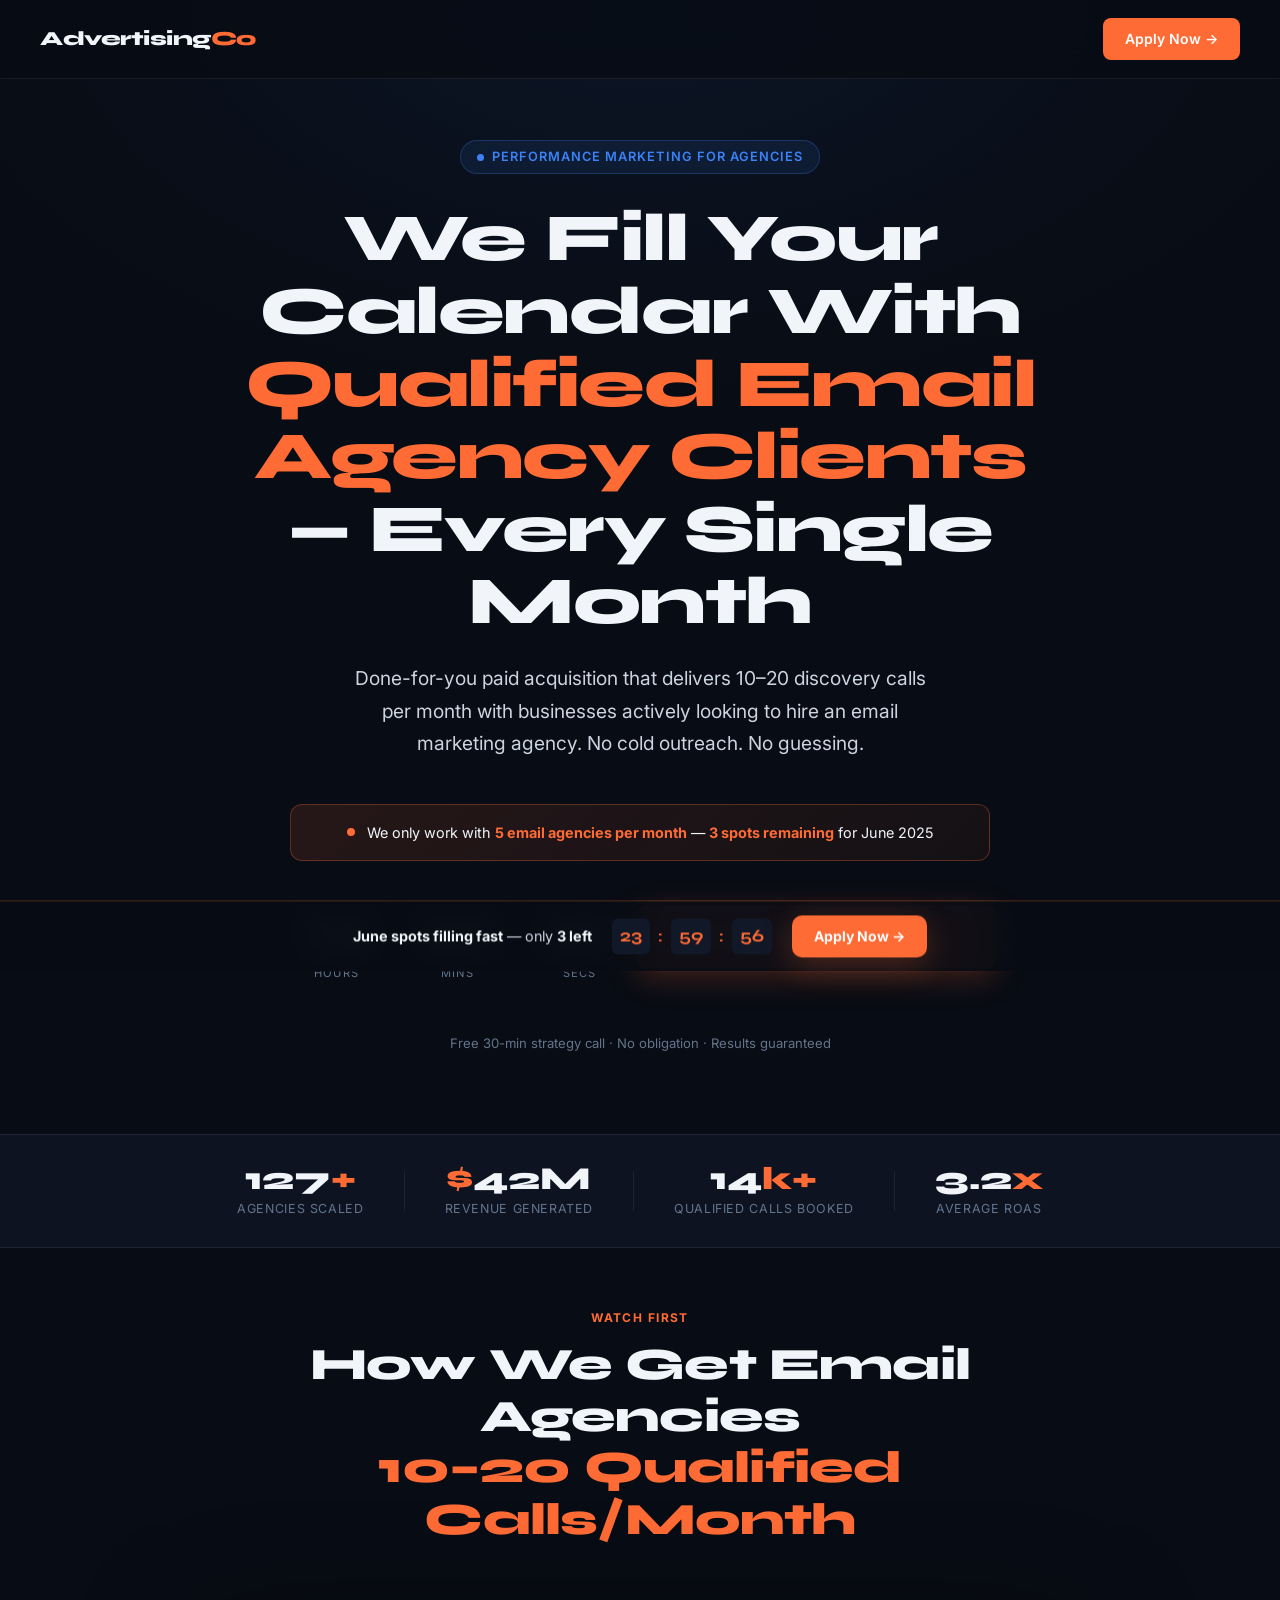
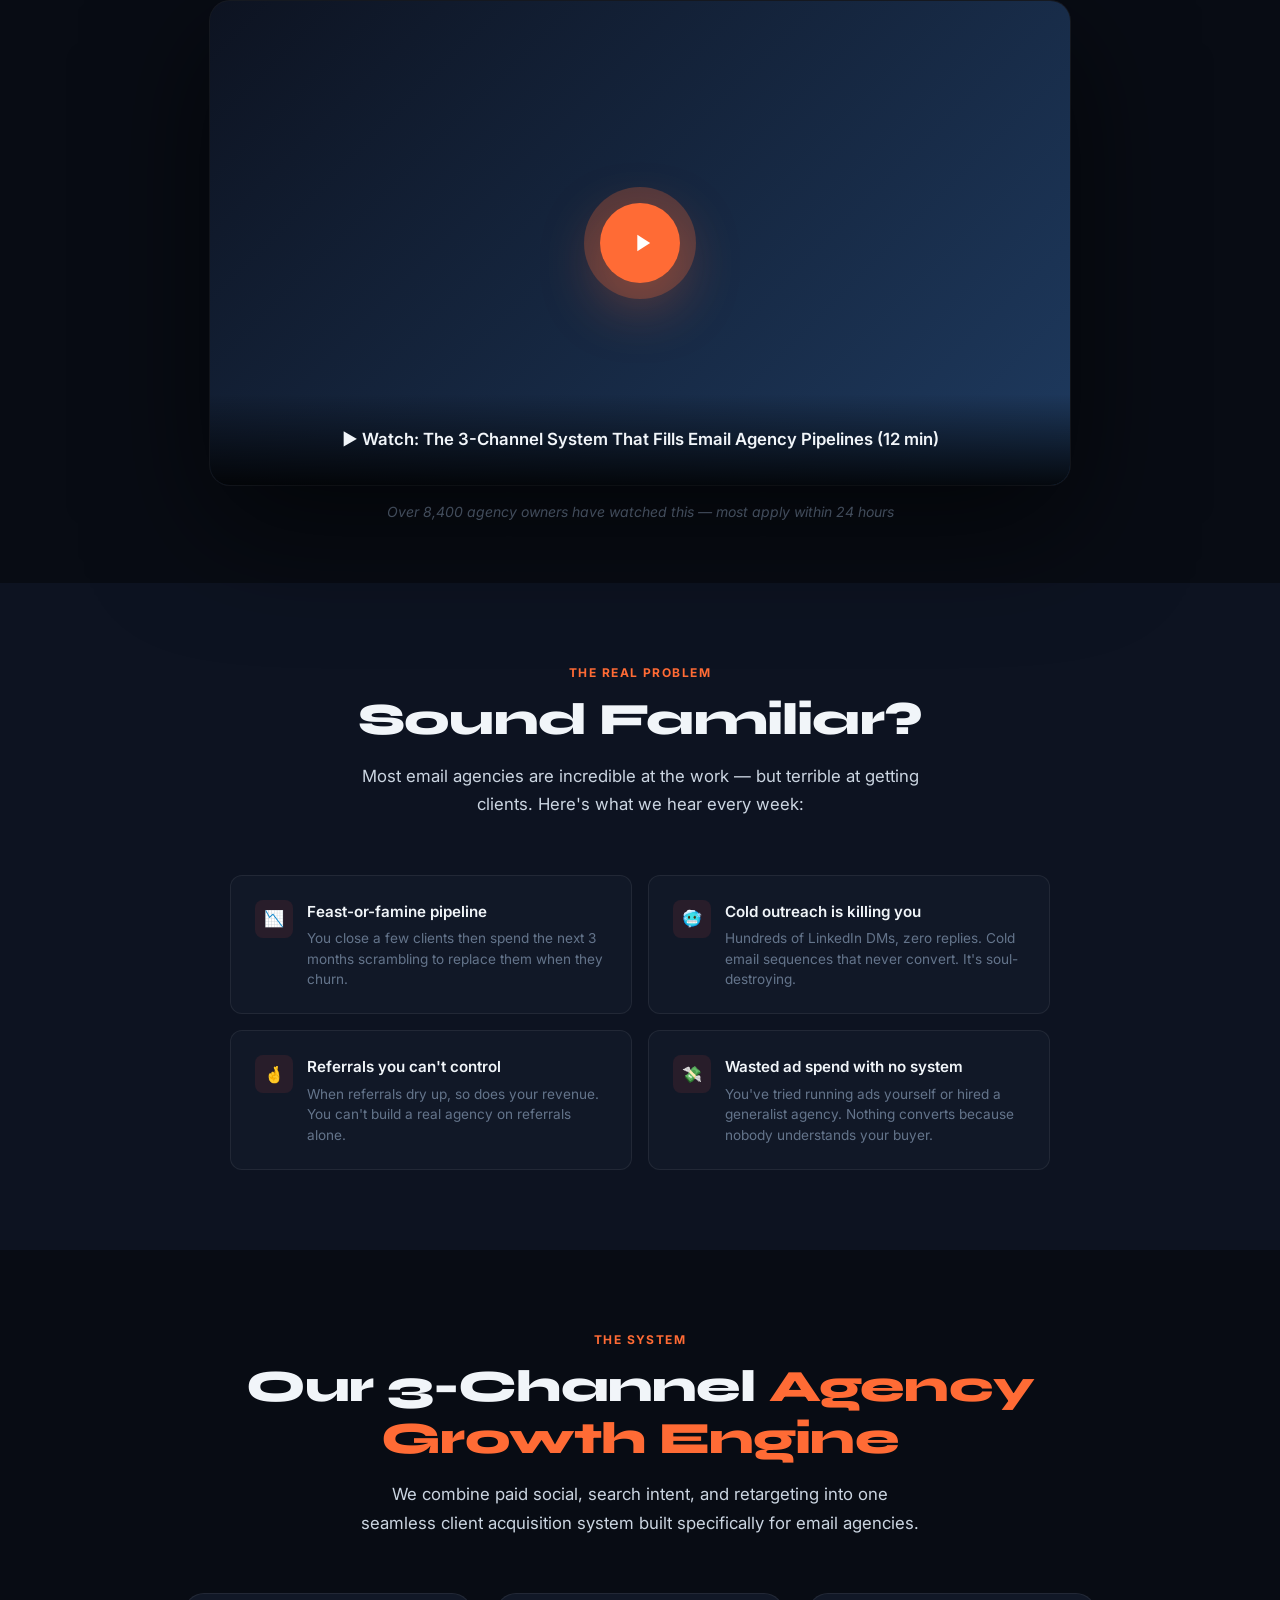
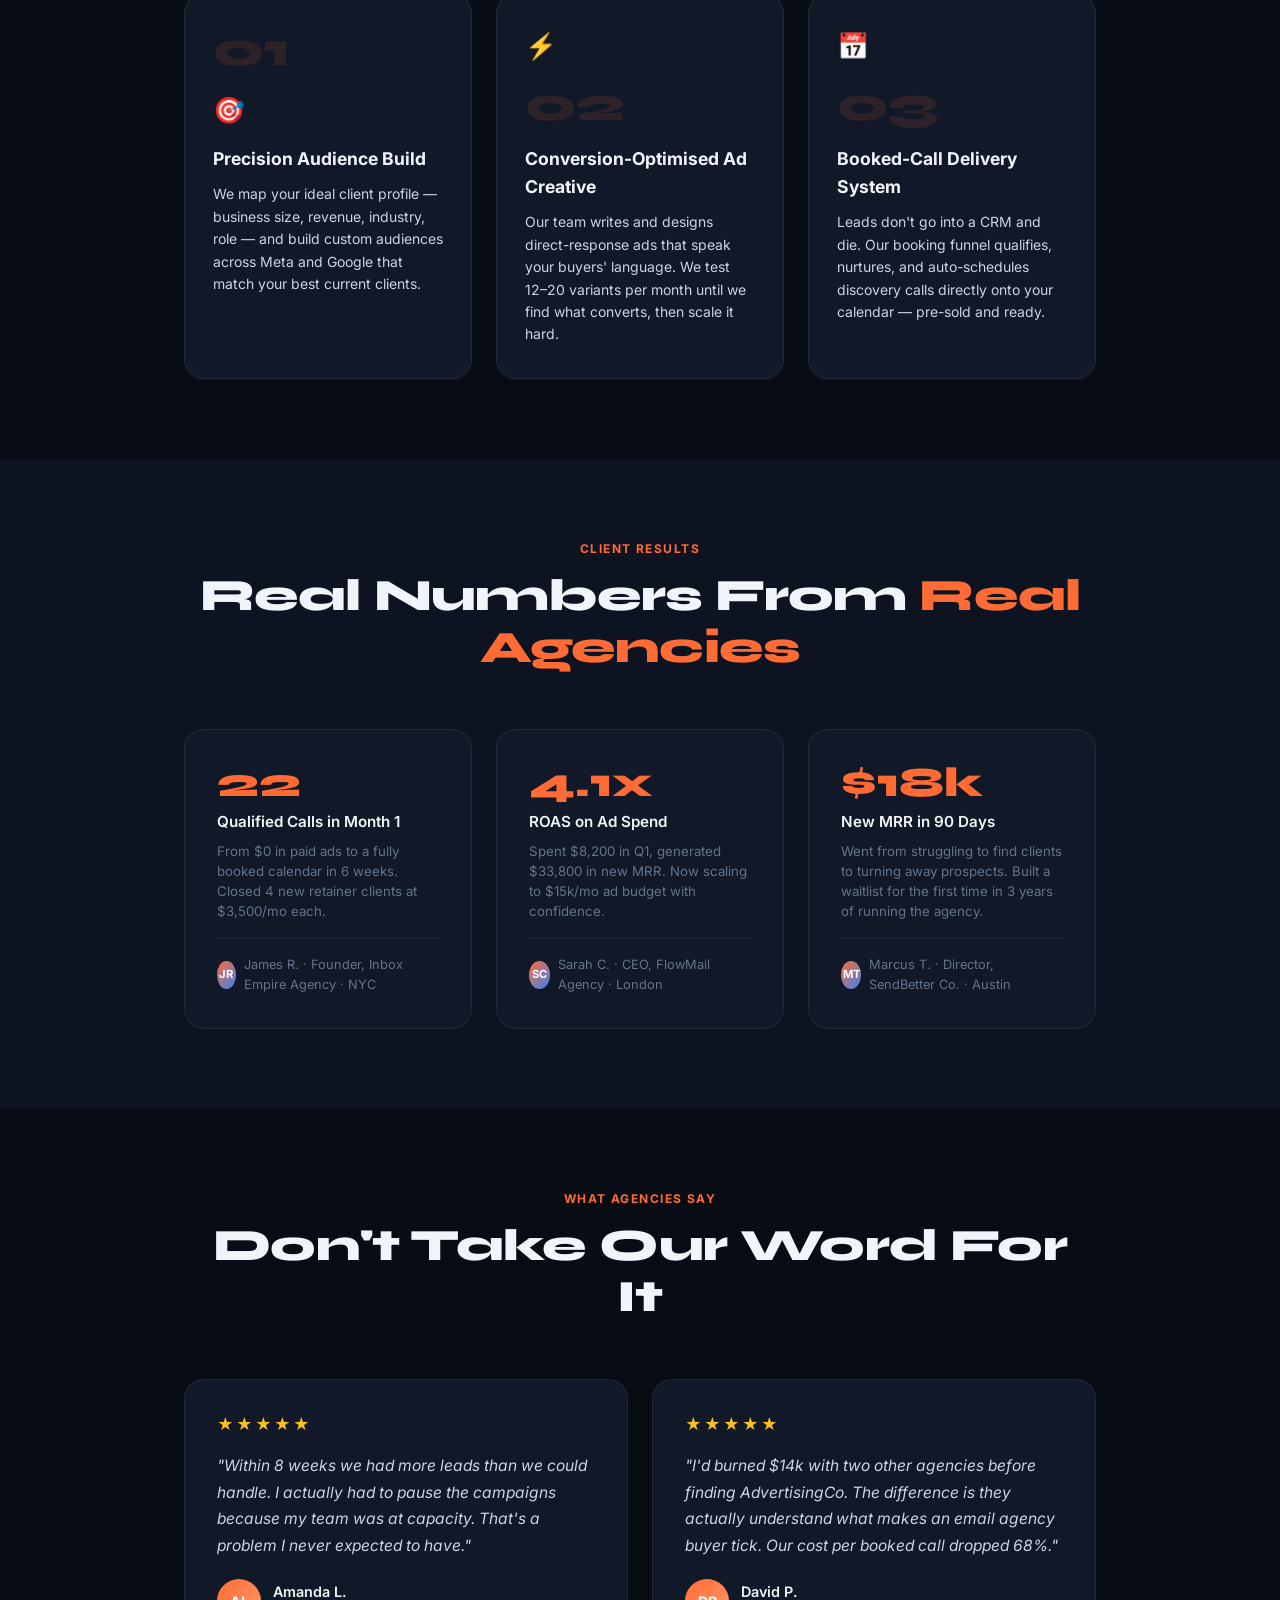
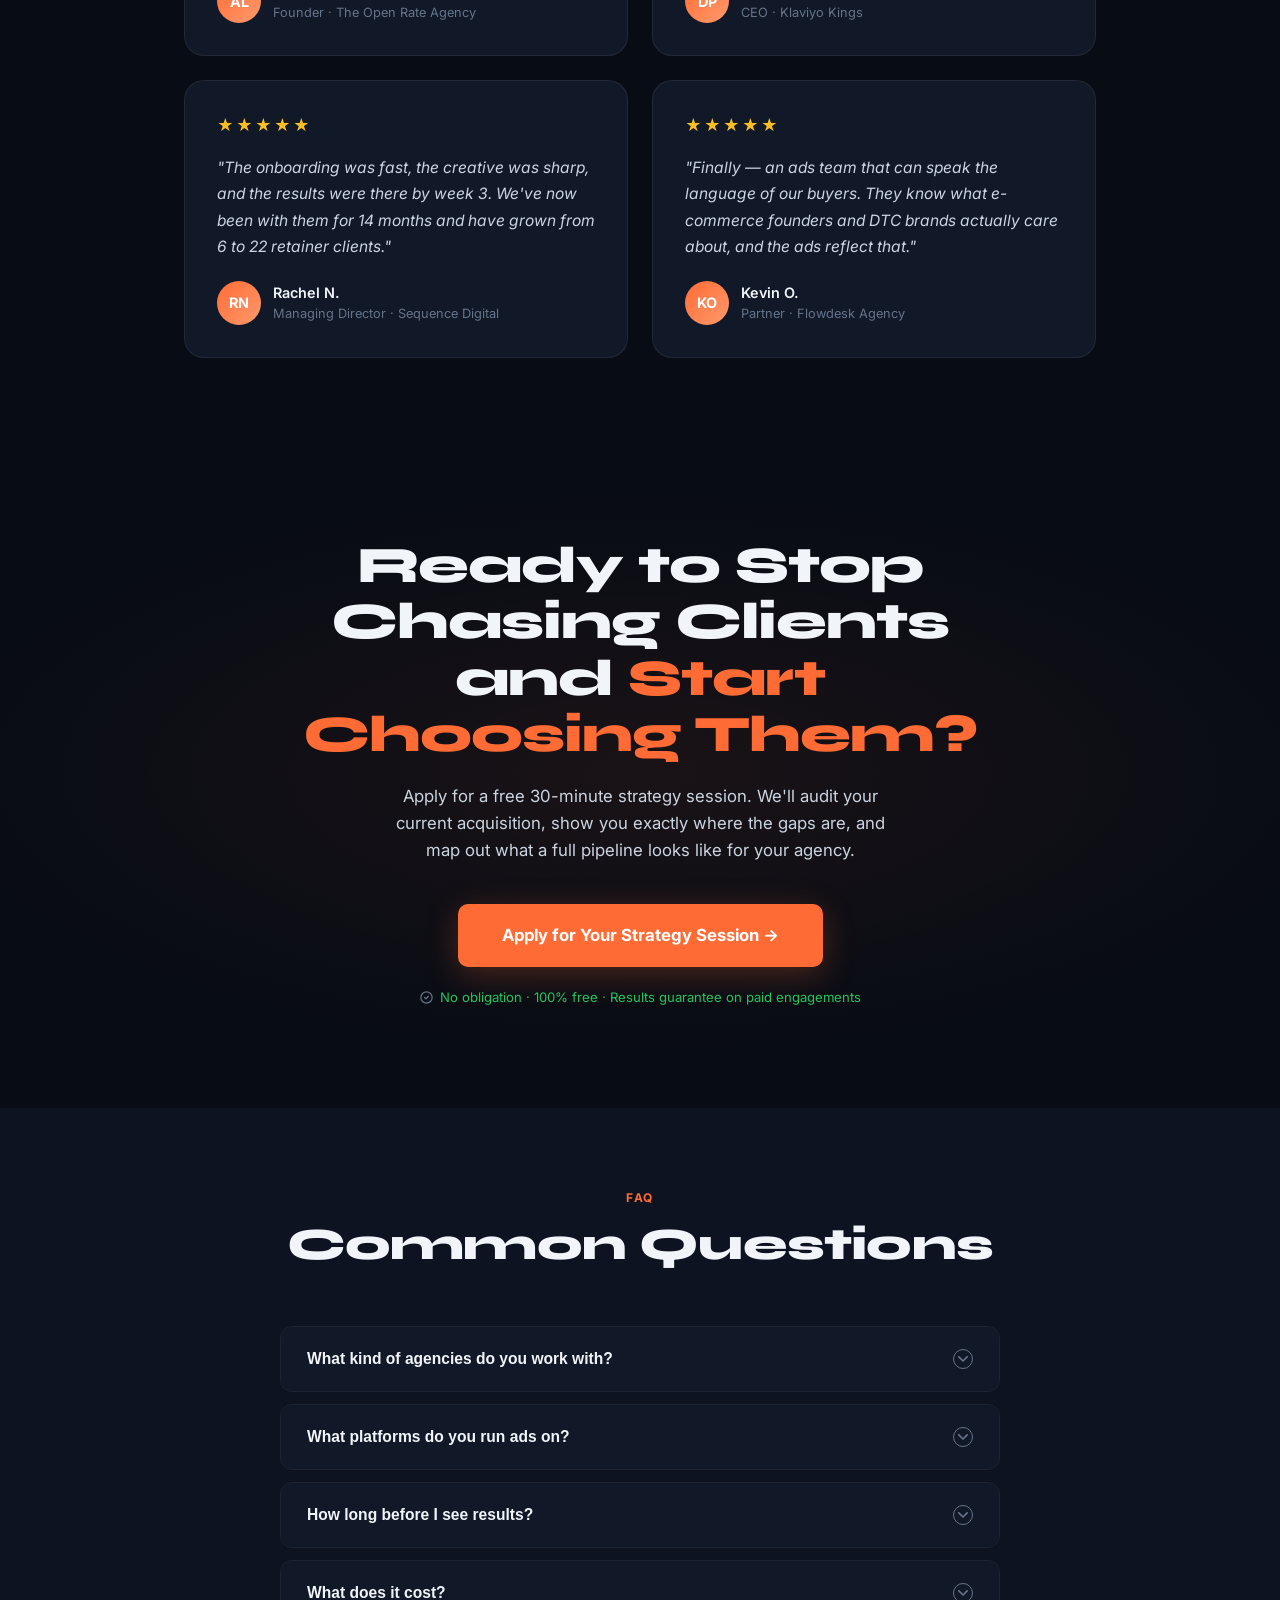
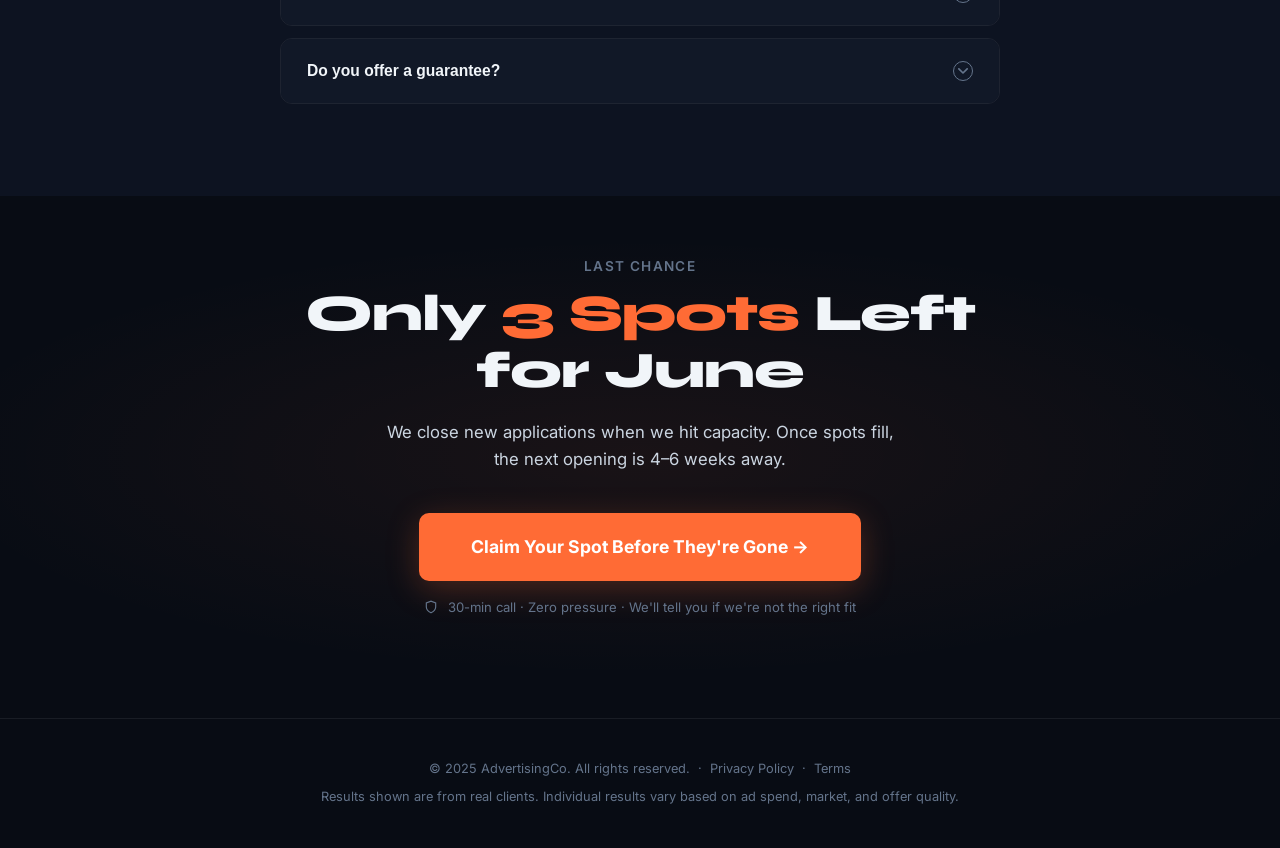
==== commit 5d036549: "Build performance marketing funnel for email agencies Full 3-page funnel redesign using funnel-archi" ====
--- a/index.html
+++ b/index.html
@@ -3,2353 +3,1001 @@
 <head>
   <meta charset="UTF-8" />
   <meta name="viewport" content="width=device-width, initial-scale=1.0" />
-  <title>Alabis — Furniture for the Considered Home</title>
-
-  <!-- Fonts: Playfair Display (editorial serif) + DM Sans (clean geometric) -->
+  <title>AdvertisingCo — Performance Marketing for Email Marketing Agencies</title>
+  <meta name="description" content="We fill your agency's calendar with 10–20 qualified discovery calls every month using paid acquisition. Done-for-you client generation for email marketing agencies." />
   <link rel="preconnect" href="https://fonts.googleapis.com" />
   <link rel="preconnect" href="https://fonts.gstatic.com" crossorigin />
-  <link href="https://fonts.googleapis.com/css2?family=Playfair+Display:ital,wght@0,400;0,500;0,600;0,700;1,400;1,500;1,600&family=DM+Sans:wght@300;400;500&display=swap" rel="stylesheet" />
+  <link href="https://fonts.googleapis.com/css2?family=Inter:wght@300;400;500;600;700;800;900&family=Syne:wght@700;800&display=swap" rel="stylesheet" />
 
   <style>
-    /* ═══════════════════════════════════
-       DESIGN TOKENS — Aesop warmth palette
-    ═══════════════════════════════════ */
+    /* ── DESIGN TOKENS ───────────────────────────── */
     :root {
-      --bg:           #F5F0E8;
-      --bg-warm:      #EDE7DA;
-      --bg-dark:      #1E1914;
-      --bg-mid:       #2D2720;
-      --text:         #1E1914;
-      --text-mid:     #6B6258;
-      --text-light:   #9A9088;
-      --border:       #D4CABD;
-      --border-dark:  #3A3028;
-      --accent:       #A0855C;
-      --accent-light: #C5A880;
-      --white:        #FDFAF5;
-
-      --font-serif: 'Playfair Display', Georgia, serif;
-      --font-sans:  'DM Sans', system-ui, sans-serif;
-
-      --ease-out: cubic-bezier(0.22, 1, 0.36, 1);
-    }
-
-    /* ═══════════════════════════════════
-       RESET & BASE
-    ═══════════════════════════════════ */
+      --bg-primary:   #080C14;
+      --bg-secondary: #0D1321;
+      --bg-card:      #111827;
+      --bg-elevated:  #1A2236;
+      --text-primary: #F1F5F9;
+      --text-secondary:#CBD5E1;
+      --text-muted:   #64748B;
+      --accent:       #FF6B35;
+      --accent-hover: #E85520;
+      --accent-glow:  rgba(255,107,53,0.25);
+      --blue:         #3B82F6;
+      --blue-glow:    rgba(59,130,246,0.2);
+      --success:      #22C55E;
+      --border:       rgba(255,255,255,0.07);
+      --border-hover: rgba(255,255,255,0.14);
+      --radius:       12px;
+      --radius-lg:    20px;
+    }
+
     *, *::before, *::after { box-sizing: border-box; margin: 0; padding: 0; }
-    html { scroll-behavior: smooth; font-size: 16px; }
+
+    html { scroll-behavior: smooth; }
 
     body {
-      background: var(--bg);
-      color: var(--text);
-      font-family: var(--font-sans);
-      font-weight: 400;
+      font-family: 'Inter', sans-serif;
+      background: var(--bg-primary);
+      color: var(--text-primary);
       line-height: 1.6;
-      -webkit-font-smoothing: antialiased;
-    }
-
-    img { display: block; max-width: 100%; }
-    a   { text-decoration: none; color: inherit; }
-    ::selection { background: var(--accent); color: var(--white); }
-    :focus-visible { outline: 1.5px solid var(--accent); outline-offset: 3px; }
-
-    /* ═══════════════════════════════════
-       TYPOGRAPHY UTILITIES
-    ═══════════════════════════════════ */
-    .label {
-      font-family: var(--font-sans);
-      font-size: 0.625rem;
-      font-weight: 500;
-      letter-spacing: 0.18em;
-      text-transform: uppercase;
-      color: var(--text-mid);
-    }
-    .label--light  { color: rgba(253,250,245,0.55); }
-    .label--accent { color: var(--accent); }
-
-    .serif { font-family: var(--font-serif); }
-
-    h1, h2, h3, .h1, .h2, .h3 {
-      font-family: var(--font-serif);
-      font-weight: 400;
-      line-height: 1.05;
-    }
-
-    /* ═══════════════════════════════════
-       LAYOUT
-    ═══════════════════════════════════ */
-    .container {
-      width: 100%;
-      max-width: 1440px;
-      margin: 0 auto;
-      padding: 0 40px;
-    }
-    @media (max-width: 768px) { .container { padding: 0 20px; } }
-
-    .divider { height: 1px; background: var(--border); }
-
-    /* ═══════════════════════════════════
-       BUTTONS
-    ═══════════════════════════════════ */
-    .btn {
-      display: inline-flex;
-      align-items: center;
-      gap: 10px;
-      font-family: var(--font-sans);
-      font-size: 0.625rem;
-      font-weight: 500;
-      letter-spacing: 0.16em;
-      text-transform: uppercase;
-      cursor: pointer;
-      transition: all 0.22s ease;
-      border: none;
-      background: none;
-    }
-
-    .btn--dark {
-      background: var(--bg-dark);
-      color: var(--white);
-      padding: 14px 28px;
-    }
-    .btn--dark:hover { background: var(--bg-mid); }
-
-    .btn--outline {
-      border: 1px solid var(--text);
-      color: var(--text);
-      padding: 13px 28px;
-    }
-    .btn--outline:hover { background: var(--text); color: var(--white); }
-
-    .btn--outline-light {
-      border: 1px solid rgba(253,250,245,0.4);
-      color: var(--white);
-      padding: 13px 28px;
-    }
-    .btn--outline-light:hover { border-color: var(--white); background: rgba(253,250,245,0.08); }
-
-    .btn--ghost {
-      color: var(--text);
-      padding: 0;
-      gap: 8px;
-    }
-    .btn--ghost:hover { color: var(--accent); }
-    .btn--ghost .arrow {
-      width: 28px;
-      height: 1px;
-      background: currentColor;
+      overflow-x: hidden;
+    }
+
+    /* ── STICKY NAV ──────────────────────────────── */
+    .nav {
+      position: fixed; top: 0; left: 0; right: 0; z-index: 100;
+      display: flex; align-items: center; justify-content: space-between;
+      padding: 18px 40px;
+      background: rgba(8,12,20,0.85);
+      backdrop-filter: blur(16px);
+      border-bottom: 1px solid var(--border);
+      transition: all 0.3s;
+    }
+    .nav-logo {
+      font-family: 'Syne', sans-serif;
+      font-size: 1.25rem; font-weight: 800;
+      color: var(--text-primary);
+      letter-spacing: -0.5px;
+    }
+    .nav-logo span { color: var(--accent); }
+    .nav-cta {
+      background: var(--accent);
+      color: #fff; font-weight: 600; font-size: 0.875rem;
+      padding: 10px 22px; border-radius: 8px;
+      text-decoration: none; border: none; cursor: pointer;
+      transition: background 0.2s, transform 0.15s, box-shadow 0.2s;
+    }
+    .nav-cta:hover {
+      background: var(--accent-hover);
+      transform: translateY(-1px);
+      box-shadow: 0 6px 24px var(--accent-glow);
+    }
+
+    /* ── SECTIONS ────────────────────────────────── */
+    section { width: 100%; }
+    .container { max-width: 960px; margin: 0 auto; padding: 0 24px; }
+    .container-wide { max-width: 1140px; margin: 0 auto; padding: 0 24px; }
+
+    /* ── HERO ────────────────────────────────────── */
+    .hero {
+      padding: 140px 24px 80px;
+      text-align: center;
+      background: radial-gradient(ellipse 80% 50% at 50% 0%, rgba(59,130,246,0.08) 0%, transparent 70%);
       position: relative;
-      transition: width 0.25s ease;
-    }
-    .btn--ghost:hover .arrow { width: 38px; }
-    .btn--ghost .arrow::after {
-      content: '';
-      position: absolute;
-      right: 0; top: -3px;
-      width: 7px; height: 7px;
-      border-right: 1px solid currentColor;
-      border-top: 1px solid currentColor;
-      transform: rotate(45deg);
-    }
-
-    /* ═══════════════════════════════════
-       REVEAL ANIMATIONS
-    ═══════════════════════════════════ */
-    .reveal {
-      opacity: 0;
-      transform: translateY(24px);
-      transition: opacity 0.8s var(--ease-out), transform 0.8s var(--ease-out);
-    }
-    .reveal.in { opacity: 1; transform: none; }
-    .reveal-d1 { transition-delay: 0.1s; }
-    .reveal-d2 { transition-delay: 0.2s; }
-    .reveal-d3 { transition-delay: 0.3s; }
-    .reveal-d4 { transition-delay: 0.4s; }
-
-    @media (prefers-reduced-motion: reduce) {
-      .reveal { opacity: 1; transform: none; transition: none; }
-    }
-
-    /* ══════════════════════════════════════════════════════════
-       1. NAVIGATION
-    ══════════════════════════════════════════════════════════ */
-    #nav {
-      position: fixed;
-      top: 0; left: 0; right: 0;
-      z-index: 100;
-      background: var(--bg);
-      transition: border-color 0.3s ease;
-      border-bottom: 1px solid transparent;
-    }
-    #nav.scrolled { border-bottom-color: var(--border); }
-
-    .nav-inner {
-      display: flex;
-      align-items: center;
-      justify-content: space-between;
-      height: 64px;
-    }
-
-    .nav-links {
-      display: flex;
-      gap: 36px;
-      list-style: none;
-    }
-    .nav-links a {
-      font-size: 0.625rem;
-      font-weight: 500;
-      letter-spacing: 0.16em;
-      text-transform: uppercase;
-      color: var(--text-mid);
-      transition: color 0.2s;
-    }
-    .nav-links a:hover { color: var(--text); }
-
-    .nav-logo {
-      position: absolute;
-      left: 50%;
-      transform: translateX(-50%);
-      text-align: center;
-      cursor: pointer;
-    }
-    .nav-logo-name {
-      font-family: var(--font-serif);
-      font-size: 1.25rem;
-      font-weight: 400;
-      letter-spacing: 0.22em;
-      color: var(--text);
-      line-height: 1;
-      display: block;
-    }
-    .nav-logo-sub {
-      font-size: 0.5rem;
-      letter-spacing: 0.35em;
-      text-transform: uppercase;
-      color: var(--text-light);
-      display: block;
-      margin-top: 2px;
-    }
-
-    .nav-actions {
-      display: flex;
-      align-items: center;
-      gap: 20px;
-    }
-    .nav-icon {
-      cursor: pointer;
-      color: var(--text-mid);
-      transition: color 0.2s;
-      background: none;
-      border: none;
-      padding: 0;
-      display: flex;
-    }
-    .nav-icon:hover { color: var(--text); }
-
-    .nav-hamburger { display: none; }
-    @media (max-width: 900px) {
-      .nav-links { display: none; }
-      .nav-hamburger { display: flex; }
-    }
-
-    /* ══════════════════════════════════════════════════════════
-       2. HERO — editorial split
-    ══════════════════════════════════════════════════════════ */
-    .hero {
-      display: grid;
-      grid-template-columns: 58% 42%;
-      min-height: 100svh;
-      padding-top: 64px;
-    }
-    @media (max-width: 900px) {
-      .hero { grid-template-columns: 1fr; min-height: auto; }
-    }
-
-    .hero-image {
-      position: relative;
-      overflow: hidden;
-    }
-    .hero-image img {
-      width: 100%;
-      height: 100%;
-      object-fit: cover;
-      transform: scale(1.04);
-      transition: transform 1.4s var(--ease-out);
-    }
-    .hero-image img.loaded { transform: scale(1); }
-
-    @media (max-width: 900px) {
-      .hero-image { aspect-ratio: 4/3; }
-    }
-
-    .hero-content {
-      display: flex;
-      flex-direction: column;
-      justify-content: center;
-      padding: 80px 60px 80px 64px;
-      background: var(--bg);
-    }
-    @media (max-width: 1100px) { .hero-content { padding: 60px 40px; } }
-    @media (max-width: 900px)  { .hero-content { padding: 48px 20px; } }
-
-    .hero-tag {
-      display: flex;
-      align-items: center;
-      gap: 12px;
-      margin-bottom: 32px;
-    }
-    .hero-tag-line {
-      width: 36px;
-      height: 1px;
-      background: var(--accent);
-    }
-
-    .hero-headline {
-      font-size: clamp(2.8rem, 4.5vw, 5rem);
-      font-weight: 400;
-      line-height: 1.02;
-      letter-spacing: -0.01em;
+    }
+    .hero-eyebrow {
+      display: inline-flex; align-items: center; gap: 8px;
+      background: rgba(59,130,246,0.1);
+      border: 1px solid rgba(59,130,246,0.25);
+      border-radius: 100px;
+      padding: 6px 16px;
+      font-size: 0.8rem; font-weight: 600; letter-spacing: 0.08em;
+      color: var(--blue); text-transform: uppercase;
       margin-bottom: 28px;
-      color: var(--text);
-    }
-    .hero-headline em {
-      font-style: italic;
-      color: var(--accent);
-    }
-
-    .hero-body {
-      font-size: 0.9rem;
-      color: var(--text-mid);
-      line-height: 1.75;
-      max-width: 360px;
-      margin-bottom: 48px;
-    }
-
-    .hero-ctas {
-      display: flex;
-      gap: 16px;
-      flex-wrap: wrap;
-      align-items: center;
-    }
-
-    .hero-scroll {
-      position: absolute;
-      bottom: 32px;
-      left: 32px;
-      display: flex;
-      align-items: center;
-      gap: 12px;
-    }
-    .hero-scroll-line {
-      width: 1px;
-      height: 48px;
-      background: rgba(30,25,20,0.25);
-    }
-
-    /* ══════════════════════════════════════════════════════════
-       3. COLLECTIONS
-    ══════════════════════════════════════════════════════════ */
-    .collections-section {
-      padding: 96px 0 80px;
-    }
-
-    .section-header {
-      display: flex;
-      align-items: flex-end;
-      justify-content: space-between;
-      margin-bottom: 48px;
-    }
-
-    .section-title {
-      font-size: clamp(2rem, 3vw, 3rem);
-    }
-
-    .collections-grid {
-      display: grid;
-      grid-template-columns: repeat(4, 1fr);
-      gap: 2px;
-    }
-    @media (max-width: 900px) {
-      .collections-grid { grid-template-columns: repeat(2, 1fr); }
-    }
-    @media (max-width: 540px) {
-      .collections-grid { grid-template-columns: 1fr; }
-    }
-
-    .col-card {
-      position: relative;
-      overflow: hidden;
-      cursor: pointer;
-      aspect-ratio: 3/4;
-    }
-    .col-card img {
-      width: 100%;
-      height: 100%;
-      object-fit: cover;
-      transition: transform 0.9s var(--ease-out);
-    }
-    .col-card:hover img { transform: scale(1.06); }
-
-    .col-card-overlay {
-      position: absolute;
-      inset: 0;
-      background: linear-gradient(to top, rgba(20,16,12,0.75) 0%, rgba(20,16,12,0.1) 50%, transparent 100%);
-      transition: opacity 0.4s ease;
-    }
-
-    .col-card-info {
-      position: absolute;
-      bottom: 0;
-      left: 0;
-      right: 0;
+    }
+    .hero-eyebrow::before { content: ''; width: 7px; height: 7px; background: var(--blue); border-radius: 50%; }
+    .hero h1 {
+      font-family: 'Syne', sans-serif;
+      font-size: clamp(2.4rem, 5.5vw, 4.2rem);
+      font-weight: 800; line-height: 1.08;
+      letter-spacing: -1.5px;
+      max-width: 820px; margin: 0 auto 24px;
+    }
+    .hero h1 em { font-style: normal; color: var(--accent); }
+    .hero-sub {
+      font-size: clamp(1rem, 2vw, 1.2rem);
+      color: var(--text-secondary);
+      max-width: 600px; margin: 0 auto 44px;
+      line-height: 1.7;
+    }
+
+    /* ── SOCIAL PROOF BAR ────────────────────────── */
+    .proof-bar {
+      display: flex; align-items: center; justify-content: center;
+      gap: 40px; flex-wrap: wrap;
       padding: 28px 24px;
-    }
-    .col-card-num {
-      font-size: 0.55rem;
-      letter-spacing: 0.2em;
-      text-transform: uppercase;
-      color: rgba(253,250,245,0.5);
-      margin-bottom: 6px;
-    }
-    .col-card-name {
-      font-family: var(--font-serif);
-      font-size: 1.4rem;
-      font-weight: 400;
-      color: var(--white);
-      display: block;
-      margin-bottom: 12px;
-      line-height: 1.1;
-    }
-    .col-card-link {
-      display: inline-flex;
-      align-items: center;
-      gap: 8px;
-      font-size: 0.6rem;
-      letter-spacing: 0.14em;
-      text-transform: uppercase;
-      color: rgba(253,250,245,0.65);
-      opacity: 0;
-      transform: translateY(6px);
-      transition: opacity 0.3s ease, transform 0.3s ease, color 0.2s;
-    }
-    .col-card:hover .col-card-link {
-      opacity: 1;
-      transform: none;
-    }
-    .col-card-link:hover { color: var(--white); }
-
-    /* ══════════════════════════════════════════════════════════
-       4. BRAND STATEMENT — dark editorial
-    ══════════════════════════════════════════════════════════ */
-    .brand-statement {
-      background: var(--bg-dark);
-      padding: 120px 0;
-    }
-
-    .statement-inner {
-      display: grid;
-      grid-template-columns: 1fr 1fr;
-      gap: 80px;
-      align-items: center;
-    }
-    @media (max-width: 900px) {
-      .statement-inner { grid-template-columns: 1fr; gap: 48px; }
-    }
-
-    .statement-quote {
-      font-family: var(--font-serif);
-      font-style: italic;
-      font-size: clamp(1.8rem, 3vw, 3rem);
-      color: var(--white);
-      line-height: 1.2;
-      font-weight: 400;
-    }
-
-    .statement-quote em {
-      color: var(--accent-light);
-      font-style: italic;
-    }
-
-    .statement-copy {
-      color: rgba(253,250,245,0.6);
-      font-size: 0.875rem;
-      line-height: 1.85;
-      margin-top: 32px;
-      max-width: 400px;
-    }
-
-    .statement-copy-block {
-      display: flex;
-      flex-direction: column;
-      gap: 24px;
-    }
-
-    .statement-image {
-      aspect-ratio: 4/5;
-      overflow: hidden;
-    }
-    .statement-image img {
-      width: 100%;
-      height: 100%;
-      object-fit: cover;
-      filter: brightness(0.88) saturate(0.85);
-      transition: transform 0.9s var(--ease-out);
-    }
-    .statement-image:hover img { transform: scale(1.04); }
-
-    .statement-divider {
-      width: 40px;
-      height: 1px;
-      background: var(--border-dark);
-    }
-
-    .statement-stat-row {
-      display: flex;
-      gap: 40px;
-      margin-top: 40px;
-      padding-top: 40px;
-      border-top: 1px solid var(--border-dark);
-    }
-    .statement-stat-num {
-      font-family: var(--font-serif);
-      font-size: 2rem;
-      color: var(--white);
-      display: block;
-      line-height: 1;
-    }
-    .statement-stat-label {
-      font-size: 0.6rem;
-      letter-spacing: 0.14em;
-      text-transform: uppercase;
-      color: rgba(253,250,245,0.4);
-      display: block;
-      margin-top: 6px;
-    }
-
-    /* ══════════════════════════════════════════════════════════
-       5. FEATURED PRODUCT
-    ══════════════════════════════════════════════════════════ */
-    .featured-section {
-      padding: 96px 0;
-      border-top: 1px solid var(--border);
-    }
-
-    .featured-inner {
-      display: grid;
-      grid-template-columns: 55% 45%;
-      gap: 0;
-      align-items: stretch;
-    }
-    @media (max-width: 900px) {
-      .featured-inner { grid-template-columns: 1fr; }
-    }
-
-    .featured-image {
-      position: relative;
-      overflow: hidden;
-      background: var(--bg-warm);
-    }
-    .featured-image img {
-      width: 100%;
-      height: 100%;
-      object-fit: cover;
-      min-height: 560px;
-      transition: transform 0.9s var(--ease-out);
-    }
-    .featured-image:hover img { transform: scale(1.04); }
-
-    .featured-tag-abs {
-      position: absolute;
-      top: 28px;
-      left: 28px;
-    }
-
-    .featured-content {
-      padding: 64px 56px;
-      display: flex;
-      flex-direction: column;
-      justify-content: center;
-      background: var(--white);
-    }
-    @media (max-width: 1100px) { .featured-content { padding: 48px 36px; } }
-    @media (max-width: 900px)  { .featured-content { padding: 40px 20px; } }
-
-    .featured-breadcrumb {
-      display: flex;
-      align-items: center;
-      gap: 8px;
-      margin-bottom: 24px;
-    }
-
-    .featured-name {
-      font-size: clamp(1.8rem, 2.8vw, 3.2rem);
-      margin-bottom: 20px;
-    }
-
-    .featured-body {
-      font-size: 0.875rem;
-      color: var(--text-mid);
-      line-height: 1.8;
-      margin-bottom: 32px;
-      max-width: 380px;
-    }
-
-    .featured-specs {
-      display: grid;
-      grid-template-columns: 1fr 1fr;
-      gap: 0;
-      border-top: 1px solid var(--border);
-      border-left: 1px solid var(--border);
-      margin-bottom: 36px;
-    }
-    .featured-spec {
-      padding: 16px 20px;
-      border-right: 1px solid var(--border);
-      border-bottom: 1px solid var(--border);
-    }
-    .featured-spec-label {
-      font-size: 0.55rem;
-      letter-spacing: 0.16em;
-      text-transform: uppercase;
-      color: var(--text-light);
-      margin-bottom: 4px;
-    }
-    .featured-spec-val {
-      font-size: 0.8rem;
-      color: var(--text);
-    }
-
-    .featured-price-row {
-      display: flex;
-      align-items: center;
-      justify-content: space-between;
-      margin-bottom: 28px;
-    }
-    .featured-price {
-      font-family: var(--font-serif);
-      font-size: 1.8rem;
-      color: var(--text);
-    }
-    .featured-price-note {
-      font-size: 0.7rem;
-      color: var(--text-light);
-    }
-
-    /* ══════════════════════════════════════════════════════════
-       6. NEW ARRIVALS
-    ══════════════════════════════════════════════════════════ */
-    .arrivals-section {
-      padding: 96px 0;
-      background: var(--bg-warm);
-    }
-
-    .filter-row {
-      display: flex;
-      gap: 4px;
-      margin-top: 16px;
-    }
-    .filter-btn {
-      font-family: var(--font-sans);
-      font-size: 0.6rem;
-      letter-spacing: 0.14em;
-      text-transform: uppercase;
-      padding: 8px 18px;
-      border: 1px solid var(--border);
-      background: transparent;
-      color: var(--text-mid);
-      cursor: pointer;
-      transition: all 0.2s;
-    }
-    .filter-btn.active,
-    .filter-btn:hover {
-      background: var(--text);
-      color: var(--white);
-      border-color: var(--text);
-    }
-
-    .products-grid {
-      display: grid;
-      grid-template-columns: repeat(4, 1fr);
-      gap: 28px;
-      margin-top: 48px;
-    }
-    @media (max-width: 1100px) { .products-grid { grid-template-columns: repeat(3, 1fr); } }
-    @media (max-width: 768px)  { .products-grid { grid-template-columns: repeat(2, 1fr); gap: 16px; } }
-
-    .product-card {
-      cursor: pointer;
-    }
-
-    .product-card-media {
-      position: relative;
-      overflow: hidden;
-      aspect-ratio: 3/4;
-      background: var(--bg);
-      margin-bottom: 16px;
-    }
-    .product-card-media img {
-      width: 100%;
-      height: 100%;
-      object-fit: cover;
-      transition: transform 0.8s var(--ease-out);
-    }
-    .product-card:hover .product-card-media img { transform: scale(1.05); }
-
-    .product-card-badge {
-      position: absolute;
-      top: 16px;
-      left: 16px;
-      font-size: 0.55rem;
-      letter-spacing: 0.14em;
-      text-transform: uppercase;
-      padding: 5px 10px;
-      background: var(--bg-dark);
-      color: var(--white);
-    }
-    .product-card-badge.accent { background: var(--accent); }
-
-    .product-card-wish {
-      position: absolute;
-      top: 12px;
-      right: 12px;
-      width: 32px;
-      height: 32px;
-      background: var(--white);
-      border: none;
-      display: flex;
-      align-items: center;
-      justify-content: center;
-      cursor: pointer;
-      opacity: 0;
-      transition: opacity 0.25s;
-      color: var(--text-mid);
-    }
-    .product-card:hover .product-card-wish { opacity: 1; }
-    .product-card-wish:hover { color: var(--text); }
-
-    .product-card-atc {
-      position: absolute;
-      bottom: 0;
-      left: 0;
-      right: 0;
-      padding: 0 0;
-      transform: translateY(100%);
-      transition: transform 0.3s var(--ease-out);
-    }
-    .product-card:hover .product-card-atc { transform: translateY(0); }
-    .atc-btn {
-      width: 100%;
-      padding: 12px;
-      background: var(--bg-dark);
-      color: var(--white);
-      border: none;
-      font-family: var(--font-sans);
-      font-size: 0.6rem;
-      letter-spacing: 0.16em;
-      text-transform: uppercase;
-      cursor: pointer;
-      transition: background 0.2s;
-    }
-    .atc-btn:hover { background: var(--bg-mid); }
-
-    .product-card-cat {
-      font-size: 0.6rem;
-      letter-spacing: 0.12em;
-      text-transform: uppercase;
-      color: var(--text-light);
-      margin-bottom: 6px;
-    }
-    .product-card-name {
-      font-family: var(--font-serif);
-      font-size: 1.05rem;
-      color: var(--text);
-      margin-bottom: 8px;
-      line-height: 1.2;
-    }
-    .product-card-price-row {
-      display: flex;
-      align-items: center;
-      justify-content: space-between;
-    }
-    .product-card-price {
-      font-size: 0.825rem;
-      font-weight: 500;
-      color: var(--text);
-    }
-    .star-row {
-      display: flex;
-      gap: 2px;
-      align-items: center;
-    }
-
-    /* ══════════════════════════════════════════════════════════
-       7. MATERIAL STORIES
-    ══════════════════════════════════════════════════════════ */
-    .materials-section {
-      padding: 96px 0;
-      border-top: 1px solid var(--border);
-    }
-
-    .materials-grid {
-      display: grid;
-      grid-template-columns: repeat(3, 1fr);
-      gap: 2px;
-      margin-top: 56px;
-    }
-    @media (max-width: 768px) {
-      .materials-grid { grid-template-columns: 1fr; }
-    }
-
-    .material-tile {
-      position: relative;
-      overflow: hidden;
-      cursor: pointer;
-    }
-    .material-tile-img {
-      aspect-ratio: 3/4;
-      overflow: hidden;
-    }
-    .material-tile-img img {
-      width: 100%;
-      height: 100%;
-      object-fit: cover;
-      filter: saturate(0.7) brightness(0.95);
-      transition: transform 0.9s var(--ease-out), filter 0.5s ease;
-    }
-    .material-tile:hover .material-tile-img img {
-      transform: scale(1.06);
-      filter: saturate(0.9) brightness(1);
-    }
-
-    .material-tile-caption {
-      padding: 24px 0 0;
-      border-top: 1px solid var(--border);
-      margin-top: 16px;
-      display: flex;
-      justify-content: space-between;
-      align-items: baseline;
-    }
-    .material-tile-name {
-      font-family: var(--font-serif);
-      font-size: 1.4rem;
-      font-style: italic;
-    }
-    .material-tile-desc {
-      font-size: 0.7rem;
-      color: var(--text-mid);
-      max-width: 220px;
-      line-height: 1.6;
-    }
-
-    /* ══════════════════════════════════════════════════════════
-       8. FULL-BLEED LIFESTYLE MOMENT
-    ══════════════════════════════════════════════════════════ */
-    .lifestyle-section {
-      position: relative;
-      height: 70vh;
-      min-height: 480px;
-      overflow: hidden;
-    }
-    .lifestyle-section img {
-      width: 100%;
-      height: 100%;
-      object-fit: cover;
-      object-position: center 40%;
-    }
-    .lifestyle-overlay {
-      position: absolute;
-      inset: 0;
-      background: linear-gradient(to right, rgba(20,16,12,0.72) 0%, rgba(20,16,12,0.2) 60%, transparent 100%);
-    }
-    .lifestyle-content {
-      position: absolute;
-      inset: 0;
-      display: flex;
-      flex-direction: column;
-      justify-content: center;
-      padding: 0 80px;
-    }
-    @media (max-width: 768px) { .lifestyle-content { padding: 0 24px; } }
-
-    .lifestyle-headline {
-      font-family: var(--font-serif);
-      font-style: italic;
-      font-size: clamp(2rem, 5vw, 5rem);
-      color: var(--white);
-      line-height: 1.05;
-      max-width: 600px;
-      margin-bottom: 32px;
-    }
-
-    /* ══════════════════════════════════════════════════════════
-       9. TESTIMONIALS — minimal, no cards
-    ══════════════════════════════════════════════════════════ */
-    .testimonials-section {
-      padding: 96px 0;
-      background: var(--white);
-    }
-
-    .testimonials-grid {
-      display: grid;
-      grid-template-columns: repeat(3, 1fr);
-      gap: 48px;
-      margin-top: 64px;
-    }
-    @media (max-width: 900px) {
-      .testimonials-grid { grid-template-columns: 1fr; gap: 40px; }
-    }
-
-    .testimonial {
-      display: flex;
-      flex-direction: column;
-    }
-    .testimonial-mark {
-      font-family: var(--font-serif);
-      font-size: 3rem;
-      color: var(--accent-light);
-      line-height: 0.8;
-      margin-bottom: 20px;
-    }
-    .testimonial-quote {
-      font-family: var(--font-serif);
-      font-style: italic;
-      font-size: 1.05rem;
-      color: var(--text);
-      line-height: 1.6;
-      flex: 1;
-      margin-bottom: 24px;
-    }
-    .testimonial-divider {
-      width: 28px;
-      height: 1px;
-      background: var(--border);
-      margin-bottom: 16px;
-    }
-    .testimonial-author {
-      font-size: 0.7rem;
-      font-weight: 500;
-      letter-spacing: 0.12em;
-      text-transform: uppercase;
-      color: var(--text);
-    }
-    .testimonial-loc {
-      font-size: 0.65rem;
-      color: var(--text-light);
-      margin-top: 3px;
-    }
-
-    /* ══════════════════════════════════════════════════════════
-       10. JOURNAL
-    ══════════════════════════════════════════════════════════ */
-    .journal-section {
-      padding: 96px 0;
-      border-top: 1px solid var(--border);
-    }
-
-    .journal-grid {
-      display: grid;
-      grid-template-columns: repeat(3, 1fr);
-      gap: 32px;
-      margin-top: 56px;
-    }
-    @media (max-width: 900px) {
-      .journal-grid { grid-template-columns: 1fr; }
-    }
-
-    .journal-card { cursor: pointer; }
-    .journal-card-img {
-      aspect-ratio: 16/10;
-      overflow: hidden;
-      margin-bottom: 20px;
-    }
-    .journal-card-img img {
-      width: 100%;
-      height: 100%;
-      object-fit: cover;
-      transition: transform 0.8s var(--ease-out);
-    }
-    .journal-card:hover .journal-card-img img { transform: scale(1.05); }
-    .journal-card-cat {
-      margin-bottom: 10px;
-    }
-    .journal-card-title {
-      font-family: var(--font-serif);
-      font-size: 1.2rem;
-      line-height: 1.3;
-      margin-bottom: 12px;
-      color: var(--text);
-      transition: color 0.2s;
-    }
-    .journal-card:hover .journal-card-title { color: var(--accent); }
-    .journal-card-excerpt {
-      font-size: 0.825rem;
-      color: var(--text-mid);
-      line-height: 1.7;
-      margin-bottom: 16px;
-    }
-
-    /* ══════════════════════════════════════════════════════════
-       11. SERVICES — Aesop-style icon strip
-    ══════════════════════════════════════════════════════════ */
-    .services-section {
-      padding: 72px 0;
       border-top: 1px solid var(--border);
       border-bottom: 1px solid var(--border);
-    }
-    .services-grid {
-      display: grid;
-      grid-template-columns: repeat(4, 1fr);
-      gap: 0;
-    }
+      background: var(--bg-secondary);
+    }
+    .proof-stat { text-align: center; }
+    .proof-stat-num {
+      font-family: 'Syne', sans-serif;
+      font-size: 2rem; font-weight: 800;
+      color: var(--text-primary); line-height: 1;
+    }
+    .proof-stat-num span { color: var(--accent); }
+    .proof-stat-label { font-size: 0.78rem; color: var(--text-muted); margin-top: 4px; letter-spacing: 0.05em; text-transform: uppercase; }
+    .proof-divider { width: 1px; height: 40px; background: var(--border); }
+
+    /* ── SPOTS BANNER ────────────────────────────── */
+    .spots-banner {
+      background: linear-gradient(135deg, rgba(255,107,53,0.12), rgba(255,107,53,0.05));
+      border: 1px solid rgba(255,107,53,0.3);
+      border-radius: var(--radius);
+      padding: 16px 24px;
+      display: flex; align-items: center; justify-content: center; gap: 12px;
+      max-width: 700px; margin: 0 auto 44px;
+      font-size: 0.9rem;
+    }
+    .spots-dot { width: 8px; height: 8px; background: var(--accent); border-radius: 50%; animation: pulse 1.5s infinite; }
+    @keyframes pulse { 0%,100%{opacity:1;transform:scale(1)} 50%{opacity:0.5;transform:scale(1.3)} }
+    .spots-banner strong { color: var(--accent); }
+
+    /* ── VIDEO ───────────────────────────────────── */
+    .vsl-section { padding: 60px 24px; }
+    .video-wrapper {
+      max-width: 860px; margin: 0 auto;
+      border-radius: var(--radius-lg);
+      overflow: hidden;
+      box-shadow: 0 40px 120px rgba(0,0,0,0.6), 0 0 0 1px var(--border);
+      position: relative;
+      background: var(--bg-card);
+      aspect-ratio: 16/9;
+      cursor: pointer;
+    }
+    .video-thumb {
+      width: 100%; height: 100%; object-fit: cover;
+      position: absolute; inset: 0;
+      background: linear-gradient(135deg, #0D1321, #1E3A5F);
+      display: flex; align-items: center; justify-content: center;
+    }
+    .video-play-btn {
+      width: 80px; height: 80px;
+      background: var(--accent);
+      border-radius: 50%;
+      display: flex; align-items: center; justify-content: center;
+      box-shadow: 0 0 0 16px var(--accent-glow), 0 20px 60px rgba(255,107,53,0.4);
+      cursor: pointer; transition: transform 0.2s, box-shadow 0.2s;
+      position: absolute; top: 50%; left: 50%; transform: translate(-50%,-50%);
+      z-index: 2;
+    }
+    .video-play-btn:hover { transform: translate(-50%,-50%) scale(1.1); box-shadow: 0 0 0 20px var(--accent-glow), 0 20px 80px rgba(255,107,53,0.5); }
+    .video-play-btn svg { width: 28px; height: 28px; fill: #fff; margin-left: 4px; }
+    .video-headline {
+      position: absolute; bottom: 0; left: 0; right: 0;
+      padding: 32px;
+      background: linear-gradient(to top, rgba(0,0,0,0.85), transparent);
+      font-size: 1.05rem; font-weight: 600;
+      text-align: center;
+    }
+    .video-caption {
+      text-align: center; margin-top: 16px;
+      font-size: 0.875rem; color: var(--text-muted); font-style: italic;
+    }
+
+    /* ── SECTION HEADERS ─────────────────────────── */
+    .section-header { text-align: center; margin-bottom: 56px; }
+    .section-eyebrow {
+      font-size: 0.75rem; font-weight: 700; letter-spacing: 0.12em;
+      text-transform: uppercase; color: var(--accent);
+      margin-bottom: 12px;
+    }
+    .section-title {
+      font-family: 'Syne', sans-serif;
+      font-size: clamp(1.8rem, 3.5vw, 2.8rem);
+      font-weight: 800; line-height: 1.15; letter-spacing: -0.8px;
+    }
+    .section-title em { font-style: normal; color: var(--accent); }
+    .section-sub {
+      font-size: 1.05rem; color: var(--text-secondary);
+      max-width: 560px; margin: 16px auto 0; line-height: 1.7;
+    }
+
+    /* ── PROBLEM SECTION ─────────────────────────── */
+    .problem-section {
+      padding: 80px 24px;
+      background: var(--bg-secondary);
+    }
+    .problem-grid {
+      display: grid; grid-template-columns: 1fr 1fr;
+      gap: 16px; max-width: 820px; margin: 0 auto;
+    }
+    .problem-card {
+      background: var(--bg-card);
+      border: 1px solid var(--border);
+      border-radius: var(--radius);
+      padding: 24px;
+      display: flex; gap: 14px; align-items: flex-start;
+      transition: border-color 0.2s;
+    }
+    .problem-card:hover { border-color: var(--border-hover); }
+    .problem-icon {
+      width: 38px; height: 38px; min-width: 38px;
+      background: rgba(239,68,68,0.1);
+      border-radius: 8px;
+      display: flex; align-items: center; justify-content: center;
+      font-size: 1rem;
+    }
+    .problem-card h4 { font-size: 0.95rem; font-weight: 600; margin-bottom: 4px; }
+    .problem-card p { font-size: 0.85rem; color: var(--text-muted); line-height: 1.5; }
+
+    /* ── SOLUTION / HOW IT WORKS ─────────────────── */
+    .solution-section { padding: 80px 24px; }
+    .steps-grid {
+      display: grid; grid-template-columns: repeat(3, 1fr);
+      gap: 24px;
+    }
+    .step-card {
+      background: var(--bg-card);
+      border: 1px solid var(--border);
+      border-radius: var(--radius-lg);
+      padding: 32px 28px;
+      position: relative; overflow: hidden;
+      transition: transform 0.25s, border-color 0.25s, box-shadow 0.25s;
+    }
+    .step-card:hover {
+      transform: translateY(-4px);
+      border-color: rgba(255,107,53,0.35);
+      box-shadow: 0 20px 60px rgba(0,0,0,0.3);
+    }
+    .step-card::before {
+      content: ''; position: absolute;
+      inset: 0; opacity: 0;
+      background: radial-gradient(ellipse at top left, var(--accent-glow), transparent 70%);
+      transition: opacity 0.3s;
+    }
+    .step-card:hover::before { opacity: 1; }
+    .step-num {
+      font-family: 'Syne', sans-serif;
+      font-size: 3rem; font-weight: 800;
+      color: rgba(255,107,53,0.12); line-height: 1;
+      margin-bottom: 16px;
+    }
+    .step-icon { font-size: 1.6rem; margin-bottom: 14px; }
+    .step-card h3 { font-size: 1.1rem; font-weight: 700; margin-bottom: 10px; }
+    .step-card p { font-size: 0.875rem; color: var(--text-secondary); line-height: 1.6; }
+
+    /* ── RESULTS ─────────────────────────────────── */
+    .results-section {
+      padding: 80px 24px;
+      background: var(--bg-secondary);
+    }
+    .results-grid {
+      display: grid; grid-template-columns: repeat(3, 1fr);
+      gap: 24px;
+    }
+    .result-card {
+      background: var(--bg-card);
+      border: 1px solid var(--border);
+      border-radius: var(--radius-lg);
+      padding: 32px;
+      transition: transform 0.25s, border-color 0.25s;
+    }
+    .result-card:hover { transform: translateY(-3px); border-color: var(--border-hover); }
+    .result-metric {
+      font-family: 'Syne', sans-serif;
+      font-size: 2.6rem; font-weight: 800;
+      color: var(--accent); line-height: 1;
+      margin-bottom: 6px;
+    }
+    .result-label { font-size: 0.95rem; font-weight: 600; margin-bottom: 8px; }
+    .result-desc { font-size: 0.83rem; color: var(--text-muted); line-height: 1.5; }
+    .result-agency {
+      margin-top: 16px; padding-top: 16px;
+      border-top: 1px solid var(--border);
+      font-size: 0.8rem; color: var(--text-muted);
+      display: flex; align-items: center; gap: 8px;
+    }
+    .result-avatar {
+      width: 28px; height: 28px; border-radius: 50%;
+      background: linear-gradient(135deg, var(--accent), var(--blue));
+      font-size: 0.7rem; font-weight: 700;
+      display: flex; align-items: center; justify-content: center;
+      color: #fff;
+    }
+
+    /* ── TESTIMONIALS ────────────────────────────── */
+    .testimonials-section { padding: 80px 24px; }
+    .testimonials-grid {
+      display: grid; grid-template-columns: repeat(2, 1fr);
+      gap: 24px;
+    }
+    .testimonial-card {
+      background: var(--bg-card);
+      border: 1px solid var(--border);
+      border-radius: var(--radius-lg);
+      padding: 32px;
+      transition: border-color 0.25s;
+    }
+    .testimonial-card:hover { border-color: rgba(255,107,53,0.3); }
+    .testimonial-stars { color: #FBBF24; font-size: 1rem; margin-bottom: 16px; letter-spacing: 2px; }
+    .testimonial-quote {
+      font-size: 0.975rem; line-height: 1.7;
+      color: var(--text-secondary); margin-bottom: 20px;
+      font-style: italic;
+    }
+    .testimonial-author { display: flex; align-items: center; gap: 12px; }
+    .author-avatar {
+      width: 44px; height: 44px; border-radius: 50%;
+      background: linear-gradient(135deg, var(--accent), #FF9A6C);
+      display: flex; align-items: center; justify-content: center;
+      font-weight: 700; font-size: 0.9rem; color: #fff;
+    }
+    .author-name { font-weight: 600; font-size: 0.9rem; }
+    .author-title { font-size: 0.8rem; color: var(--text-muted); }
+
+    /* ── CTA SECTION ─────────────────────────────── */
+    .cta-section {
+      padding: 100px 24px;
+      text-align: center;
+      background: radial-gradient(ellipse 80% 60% at 50% 50%, rgba(255,107,53,0.07) 0%, transparent 70%);
+    }
+    .cta-section h2 {
+      font-family: 'Syne', sans-serif;
+      font-size: clamp(2rem, 4vw, 3.2rem);
+      font-weight: 800; letter-spacing: -1px;
+      max-width: 700px; margin: 0 auto 20px;
+      line-height: 1.1;
+    }
+    .cta-section h2 em { font-style: normal; color: var(--accent); }
+    .cta-section p {
+      font-size: 1.05rem; color: var(--text-secondary);
+      max-width: 520px; margin: 0 auto 40px;
+    }
+    .guarantee-note {
+      margin-top: 20px; font-size: 0.82rem;
+      color: var(--text-muted); display: flex;
+      align-items: center; justify-content: center; gap: 6px;
+    }
+    .guarantee-note svg { width: 15px; height: 15px; fill: var(--success); }
+
+    /* ── BUTTONS ─────────────────────────────────── */
+    .btn-primary {
+      display: inline-block;
+      background: var(--accent);
+      color: #fff; font-weight: 700; font-size: 1.05rem;
+      padding: 18px 44px; border-radius: 10px;
+      text-decoration: none; border: none; cursor: pointer;
+      transition: background 0.2s, transform 0.15s, box-shadow 0.2s;
+      box-shadow: 0 8px 32px var(--accent-glow);
+    }
+    .btn-primary:hover {
+      background: var(--accent-hover);
+      transform: translateY(-2px);
+      box-shadow: 0 14px 48px var(--accent-glow);
+    }
+    .btn-primary:active { transform: translateY(0); }
+    .btn-secondary {
+      display: inline-block;
+      background: transparent;
+      color: var(--text-primary); font-weight: 600; font-size: 0.95rem;
+      padding: 14px 32px; border-radius: 10px;
+      text-decoration: none;
+      border: 1px solid var(--border-hover);
+      cursor: pointer;
+      transition: border-color 0.2s, background 0.2s;
+    }
+    .btn-secondary:hover { border-color: var(--accent); background: rgba(255,107,53,0.05); }
+
+    /* ── FAQ ─────────────────────────────────────── */
+    .faq-section {
+      padding: 80px 24px;
+      background: var(--bg-secondary);
+    }
+    .faq-list { max-width: 720px; margin: 0 auto; }
+    .faq-item {
+      border: 1px solid var(--border);
+      border-radius: var(--radius);
+      margin-bottom: 12px;
+      overflow: hidden;
+    }
+    .faq-q {
+      width: 100%; background: var(--bg-card);
+      border: none; padding: 22px 26px;
+      display: flex; align-items: center; justify-content: space-between;
+      cursor: pointer; font-size: 0.975rem; font-weight: 600;
+      color: var(--text-primary); text-align: left;
+      transition: background 0.2s;
+    }
+    .faq-q:hover { background: var(--bg-elevated); }
+    .faq-chevron {
+      width: 20px; height: 20px; min-width: 20px;
+      border: 1.5px solid var(--text-muted);
+      border-radius: 50%;
+      display: flex; align-items: center; justify-content: center;
+      transition: transform 0.3s, border-color 0.2s;
+    }
+    .faq-chevron svg { width: 10px; fill: none; stroke: var(--text-muted); stroke-width: 2; transition: stroke 0.2s; }
+    .faq-item.open .faq-chevron { transform: rotate(180deg); border-color: var(--accent); }
+    .faq-item.open .faq-chevron svg { stroke: var(--accent); }
+    .faq-a {
+      background: var(--bg-card);
+      padding: 0 26px;
+      max-height: 0; overflow: hidden;
+      transition: max-height 0.35s ease, padding 0.3s;
+    }
+    .faq-item.open .faq-a { max-height: 300px; padding: 0 26px 22px; }
+    .faq-a p { font-size: 0.9rem; color: var(--text-secondary); line-height: 1.7; }
+
+    /* ── STICKY CTA BAR ──────────────────────────── */
+    .sticky-bar {
+      position: fixed; bottom: 0; left: 0; right: 0; z-index: 90;
+      background: rgba(8,12,20,0.96);
+      backdrop-filter: blur(16px);
+      border-top: 1px solid rgba(255,107,53,0.3);
+      padding: 14px 24px;
+      display: flex; align-items: center; justify-content: center; gap: 20px;
+      transform: translateY(100%);
+      transition: transform 0.4s cubic-bezier(0.16,1,0.3,1);
+    }
+    .sticky-bar.visible { transform: translateY(0); }
+    .sticky-bar-text { font-size: 0.9rem; color: var(--text-secondary); }
+    .sticky-bar-text strong { color: var(--text-primary); }
+    .sticky-countdown {
+      display: flex; gap: 8px; align-items: center;
+      font-family: 'Syne', sans-serif;
+      font-size: 1rem; font-weight: 700; color: var(--accent);
+    }
+    .sticky-countdown span { background: var(--bg-card); padding: 4px 8px; border-radius: 6px; font-size: 1.1rem; }
+
+    /* ── COUNTDOWN IN HERO ───────────────────────── */
+    .hero-countdown {
+      display: inline-flex; gap: 16px;
+      margin-bottom: 36px;
+    }
+    .countdown-unit { text-align: center; }
+    .countdown-num {
+      font-family: 'Syne', sans-serif;
+      font-size: 2rem; font-weight: 800;
+      background: var(--bg-card);
+      border: 1px solid var(--border);
+      border-radius: 10px;
+      padding: 10px 18px;
+      min-width: 70px;
+      display: block; line-height: 1;
+    }
+    .countdown-label { font-size: 0.7rem; color: var(--text-muted); margin-top: 6px; letter-spacing: 0.1em; text-transform: uppercase; }
+
+    /* ── FOOTER ──────────────────────────────────── */
+    footer {
+      padding: 40px 24px; text-align: center;
+      border-top: 1px solid var(--border);
+      font-size: 0.8rem; color: var(--text-muted);
+    }
+    footer a { color: var(--text-muted); text-decoration: none; }
+    footer a:hover { color: var(--text-primary); }
+
+    /* ── EXIT POPUP ──────────────────────────────── */
+    .exit-overlay {
+      position: fixed; inset: 0; z-index: 200;
+      background: rgba(0,0,0,0.7); backdrop-filter: blur(4px);
+      display: none; align-items: center; justify-content: center;
+      padding: 24px;
+    }
+    .exit-overlay.active { display: flex; }
+    .exit-modal {
+      background: var(--bg-card);
+      border: 1px solid rgba(255,107,53,0.3);
+      border-radius: var(--radius-lg);
+      padding: 48px 40px;
+      max-width: 520px; width: 100%;
+      text-align: center; position: relative;
+    }
+    .exit-close {
+      position: absolute; top: 16px; right: 18px;
+      background: none; border: none; cursor: pointer;
+      color: var(--text-muted); font-size: 1.3rem; line-height: 1;
+    }
+    .exit-modal h3 {
+      font-family: 'Syne', sans-serif;
+      font-size: 1.7rem; font-weight: 800; margin-bottom: 12px;
+    }
+    .exit-modal p { font-size: 0.925rem; color: var(--text-secondary); margin-bottom: 28px; line-height: 1.6; }
+    .exit-modal .btn-primary { width: 100%; display: block; }
+    .exit-dismiss { margin-top: 14px; font-size: 0.82rem; color: var(--text-muted); cursor: pointer; }
+    .exit-dismiss:hover { color: var(--text-primary); }
+
+    /* ── TOAST ───────────────────────────────────── */
+    .proof-toast {
+      position: fixed; bottom: 80px; left: 24px; z-index: 150;
+      background: var(--bg-elevated);
+      border: 1px solid var(--border-hover);
+      border-radius: 12px;
+      padding: 12px 18px;
+      display: flex; align-items: center; gap: 10px;
+      font-size: 0.83rem; color: var(--text-secondary);
+      box-shadow: 0 8px 32px rgba(0,0,0,0.3);
+      transform: translateY(20px); opacity: 0;
+      transition: transform 0.4s, opacity 0.4s;
+      max-width: 280px;
+    }
+    .proof-toast.show { transform: translateY(0); opacity: 1; }
+    .toast-dot { width: 8px; height: 8px; background: var(--success); border-radius: 50%; min-width: 8px; }
+
+    /* ── FADE IN ─────────────────────────────────── */
+    .fade-in { opacity: 0; transform: translateY(28px); transition: opacity 0.6s ease, transform 0.6s ease; }
+    .fade-in.visible { opacity: 1; transform: translateY(0); }
+
+    /* ── RESPONSIVE ──────────────────────────────── */
     @media (max-width: 768px) {
-      .services-grid { grid-template-columns: repeat(2, 1fr); }
-    }
-    .service-item {
-      padding: 0 32px;
-      border-right: 1px solid var(--border);
-      text-align: left;
-    }
-    .service-item:first-child { padding-left: 0; }
-    .service-item:last-child  { border-right: none; }
-    @media (max-width: 768px) {
-      .service-item { padding: 24px 0; border-right: none; border-bottom: 1px solid var(--border); }
-      .service-item:nth-child(even) { padding-left: 20px; }
-    }
-    .service-icon {
-      width: 32px;
-      height: 32px;
-      margin-bottom: 20px;
-      color: var(--accent);
-    }
-    .service-name {
-      font-size: 0.75rem;
-      font-weight: 500;
-      letter-spacing: 0.1em;
-      text-transform: uppercase;
-      color: var(--text);
-      margin-bottom: 8px;
-    }
-    .service-desc {
-      font-size: 0.78rem;
-      color: var(--text-mid);
-      line-height: 1.65;
-    }
-
-    /* ══════════════════════════════════════════════════════════
-       12. NEWSLETTER
-    ══════════════════════════════════════════════════════════ */
-    .newsletter-section {
-      padding: 120px 0;
-    }
-    .newsletter-inner {
-      max-width: 560px;
-      margin: 0 auto;
-      text-align: center;
-    }
-    .newsletter-headline {
-      font-size: clamp(1.8rem, 3vw, 2.8rem);
-      margin-bottom: 16px;
-    }
-    .newsletter-subtext {
-      font-size: 0.875rem;
-      color: var(--text-mid);
-      line-height: 1.75;
-      margin-bottom: 40px;
-    }
-    .newsletter-form {
-      display: flex;
-      gap: 0;
-      border: 1px solid var(--border);
-    }
-    .newsletter-input {
-      flex: 1;
-      border: none;
-      background: var(--white);
-      padding: 16px 20px;
-      font-family: var(--font-sans);
-      font-size: 0.8rem;
-      color: var(--text);
-      outline: none;
-    }
-    .newsletter-input::placeholder { color: var(--text-light); }
-    .newsletter-input:focus { background: var(--bg); }
-    .newsletter-submit {
-      padding: 16px 28px;
-      background: var(--bg-dark);
-      color: var(--white);
-      border: none;
-      font-family: var(--font-sans);
-      font-size: 0.6rem;
-      letter-spacing: 0.16em;
-      text-transform: uppercase;
-      cursor: pointer;
-      transition: background 0.2s;
-      white-space: nowrap;
-    }
-    .newsletter-submit:hover { background: var(--bg-mid); }
-    .newsletter-note {
-      font-size: 0.65rem;
-      color: var(--text-light);
-      margin-top: 16px;
-      letter-spacing: 0.04em;
-    }
-
-    /* ══════════════════════════════════════════════════════════
-       13. FOOTER
-    ══════════════════════════════════════════════════════════ */
-    .footer {
-      background: var(--bg-dark);
-      padding: 80px 0 40px;
-    }
-
-    .footer-top {
-      display: grid;
-      grid-template-columns: 2fr 1fr 1fr 1fr;
-      gap: 48px;
-      padding-bottom: 64px;
-      border-bottom: 1px solid var(--border-dark);
-    }
-    @media (max-width: 1000px) {
-      .footer-top { grid-template-columns: 1fr 1fr; }
-    }
-    @media (max-width: 600px) {
-      .footer-top { grid-template-columns: 1fr; }
-    }
-
-    .footer-brand-logo {
-      font-family: var(--font-serif);
-      font-size: 1.5rem;
-      letter-spacing: 0.2em;
-      color: var(--white);
-      margin-bottom: 4px;
-    }
-    .footer-brand-sub {
-      font-size: 0.5rem;
-      letter-spacing: 0.3em;
-      text-transform: uppercase;
-      color: rgba(253,250,245,0.3);
-      margin-bottom: 24px;
-    }
-    .footer-brand-about {
-      font-size: 0.8rem;
-      color: rgba(253,250,245,0.45);
-      line-height: 1.8;
-      max-width: 320px;
-      margin-bottom: 32px;
-    }
-    .footer-social {
-      display: flex;
-      gap: 16px;
-    }
-    .footer-social a {
-      color: rgba(253,250,245,0.4);
-      transition: color 0.2s;
-    }
-    .footer-social a:hover { color: var(--accent-light); }
-
-    .footer-col-title {
-      font-size: 0.6rem;
-      letter-spacing: 0.18em;
-      text-transform: uppercase;
-      color: rgba(253,250,245,0.5);
-      margin-bottom: 20px;
-    }
-    .footer-links {
-      list-style: none;
-      display: flex;
-      flex-direction: column;
-      gap: 12px;
-    }
-    .footer-links a {
-      font-size: 0.8rem;
-      color: rgba(253,250,245,0.45);
-      transition: color 0.2s;
-    }
-    .footer-links a:hover { color: var(--white); }
-
-    .footer-bottom {
-      display: flex;
-      align-items: center;
-      justify-content: space-between;
-      padding-top: 32px;
-      flex-wrap: wrap;
-      gap: 12px;
-    }
-    .footer-copy {
-      font-size: 0.68rem;
-      color: rgba(253,250,245,0.25);
-    }
-    .footer-legal {
-      display: flex;
-      gap: 24px;
-    }
-    .footer-legal a {
-      font-size: 0.68rem;
-      color: rgba(253,250,245,0.25);
-      transition: color 0.2s;
-    }
-    .footer-legal a:hover { color: rgba(253,250,245,0.5); }
-
-    /* ── Helpers */
-    .star { color: var(--accent); }
-
-    /* ── Skip link (accessibility) */
-    .skip-link {
-      position: absolute;
-      top: -100%;
-      left: 16px;
-      z-index: 9999;
-      background: var(--bg-dark);
-      color: var(--white);
-      padding: 10px 20px;
-      font-size: 0.75rem;
-      font-family: var(--font-sans);
-      letter-spacing: 0.08em;
-      text-transform: uppercase;
-      transition: top 0.15s ease;
-      text-decoration: none;
-    }
-    .skip-link:focus { top: 16px; }
-
-    /* ── Visually hidden utility */
-    .sr-only {
-      position: absolute;
-      width: 1px; height: 1px;
-      padding: 0; margin: -1px;
-      overflow: hidden;
-      clip: rect(0,0,0,0);
-      white-space: nowrap;
-      border: 0;
-    }
-
-    /* ── Enlarged touch targets for nav icons (min 44×44px) */
-    .nav-icon {
-      min-width: 44px;
-      min-height: 44px;
-      display: flex;
-      align-items: center;
-      justify-content: center;
-    }
-
-    /* ── Active nav link indicator */
-    .nav-links a[aria-current="page"],
-    .nav-links a.active {
-      color: var(--text);
-      border-bottom: 1px solid var(--accent);
-      padding-bottom: 2px;
-    }
-
-    /* ── Mobile nav panel */
-    #mobile-nav {
-      position: fixed;
-      top: 64px; left: 0; right: 0;
-      background: var(--bg);
-      border-bottom: 1px solid var(--border);
-      z-index: 99;
-      padding: 24px 20px 32px;
-      transform: translateY(-110%);
-      opacity: 0;
-      transition: transform 0.32s var(--ease-out), opacity 0.28s ease;
-      pointer-events: none;
-    }
-    #mobile-nav.open {
-      transform: translateY(0);
-      opacity: 1;
-      pointer-events: auto;
-    }
-    .mobile-nav-links {
-      list-style: none;
-      display: flex;
-      flex-direction: column;
-      gap: 0;
-    }
-    .mobile-nav-links li { border-bottom: 1px solid var(--border); }
-    .mobile-nav-links a {
-      display: block;
-      padding: 16px 0;
-      font-size: 1.1rem;
-      font-family: var(--font-serif);
-      color: var(--text);
-      transition: color 0.2s;
-    }
-    .mobile-nav-links a:hover { color: var(--accent); }
-    .mobile-nav-actions {
-      display: flex;
-      gap: 12px;
-      margin-top: 24px;
-    }
-
-    /* ── Touch device: always show ATC, wishlist, col-card-link */
-    @media (hover: none) {
-      .product-card-wish {
-        opacity: 1;
-        width: 44px;
-        height: 44px;
-      }
-      .product-card-atc {
-        transform: translateY(0);
-      }
-      .col-card-link {
-        opacity: 1;
-        transform: none;
-      }
-    }
-
-    /* ── Enlarged wishlist button touch target */
-    .product-card-wish {
-      width: 44px;
-      height: 44px;
-    }
-
-    /* ── Filter button aria-pressed active state */
-    .filter-btn[aria-pressed="true"] {
-      background: var(--text);
-      color: var(--white);
-      border-color: var(--text);
-    }
-
-    /* ── will-change hints for GPU compositing */
-    .hero-image img,
-    .col-card img,
-    .product-card-media img,
-    .material-tile-img img,
-    .statement-image img,
-    .featured-image img,
-    .journal-card-img img {
-      will-change: transform;
-    }
-    .reveal {
-      will-change: opacity, transform;
-    }
-    /* Remove will-change after animation completes (set via JS) */
-    .reveal.in {
-      will-change: auto;
-    }
-
-    /* ── Service item mobile fix — consistent padding */
-    @media (max-width: 768px) {
-      .service-item:nth-child(odd)  { border-right: 1px solid var(--border); }
-      .service-item:nth-child(even) { border-right: none; padding-left: 24px; }
-      .service-item:nth-last-child(-n+2) { border-bottom: none; }
-    }
-
-    /* ── Hero mobile: limit image height on small screens */
-    @media (max-width: 540px) {
-      .hero-image { aspect-ratio: 3/2; max-height: 60vw; }
-    }
-
-    /* ── Featured image: remove min-height on mobile */
-    @media (max-width: 900px) {
-      .featured-image img { min-height: unset; }
-    }
-
-    /* ── Focus-visible on collection and product cards */
-    .col-card:focus-visible,
-    .product-card:focus-visible {
-      outline: 2px solid var(--accent);
-      outline-offset: 2px;
-    }
-    .col-card:focus-visible .col-card-link {
-      opacity: 1;
-      transform: none;
+      .nav { padding: 14px 20px; }
+      .hero { padding: 100px 20px 60px; }
+      .proof-bar { gap: 24px; }
+      .proof-divider { display: none; }
+      .problem-grid { grid-template-columns: 1fr; }
+      .steps-grid { grid-template-columns: 1fr; }
+      .results-grid { grid-template-columns: 1fr; }
+      .testimonials-grid { grid-template-columns: 1fr; }
+      .sticky-bar { flex-direction: column; gap: 10px; padding: 12px 16px; }
+      .sticky-bar-text { text-align: center; font-size: 0.82rem; }
     }
   </style>
 </head>
+
 <body>
 
-<!-- Skip link: must be first focusable element -->
-<a class="skip-link" href="#main-content">Skip to main content</a>
-
-<!-- ══════════════════════════════════════════════════════════
-     NAVIGATION
-══════════════════════════════════════════════════════════ -->
-<header>
-  <nav id="nav" role="navigation" aria-label="Main navigation">
+  <!-- NAV -->
+  <nav class="nav">
+    <div class="nav-logo">Advertising<span>Co</span></div>
+    <a href="apply.html" class="nav-cta">Apply Now →</a>
+  </nav>
+
+  <!-- HERO -->
+  <section class="hero" id="hero">
     <div class="container">
-      <div class="nav-inner">
-
-        <!-- Left links -->
-        <ul class="nav-links" role="list">
-          <li><a href="#collections">Collections</a></li>
-          <li><a href="#new-arrivals">New Arrivals</a></li>
-          <li><a href="#craftsmanship">Our Makers</a></li>
-          <li><a href="#journal">Journal</a></li>
-        </ul>
-
-        <!-- Centered logo -->
-        <a class="nav-logo" href="#" aria-label="Alabis Furniture — Home">
-          <span class="nav-logo-name">ALABIS</span>
-          <span class="nav-logo-sub">Furniture &amp; Interiors</span>
-        </a>
-
-        <!-- Right actions -->
-        <div class="nav-actions">
-          <button class="nav-icon" aria-label="Search">
-            <svg width="18" height="18" fill="none" viewBox="0 0 24 24" stroke="currentColor" stroke-width="1.4" aria-hidden="true"><circle cx="11" cy="11" r="8"/><line x1="21" y1="21" x2="16.65" y2="16.65"/></svg>
+      <div class="hero-eyebrow">Performance Marketing for Agencies</div>
+
+      <h1>We Fill Your Calendar With <em>Qualified Email Agency Clients</em> — Every Single Month</h1>
+
+      <p class="hero-sub">
+        Done-for-you paid acquisition that delivers 10–20 discovery calls per month with businesses actively looking to hire an email marketing agency. No cold outreach. No guessing.
+      </p>
+
+      <div class="spots-banner">
+        <span class="spots-dot"></span>
+        <span>We only work with <strong>5 email agencies per month</strong> — <strong id="spots-left">3 spots remaining</strong> for June 2025</span>
+      </div>
+
+      <div class="hero-countdown">
+        <div class="countdown-unit">
+          <span class="countdown-num" id="c-hours">23</span>
+          <div class="countdown-label">Hours</div>
+        </div>
+        <div class="countdown-unit">
+          <span class="countdown-num" id="c-mins">47</span>
+          <div class="countdown-label">Mins</div>
+        </div>
+        <div class="countdown-unit">
+          <span class="countdown-num" id="c-secs">00</span>
+          <div class="countdown-label">Secs</div>
+        </div>
+      </div>
+
+      <a href="apply.html" class="btn-primary">Check If Your Agency Qualifies →</a>
+      <p style="margin-top:14px;font-size:0.82rem;color:var(--text-muted);">Free 30-min strategy call · No obligation · Results guaranteed</p>
+    </div>
+  </section>
+
+  <!-- PROOF BAR -->
+  <div class="proof-bar fade-in">
+    <div class="proof-stat">
+      <div class="proof-stat-num">127<span>+</span></div>
+      <div class="proof-stat-label">Agencies Scaled</div>
+    </div>
+    <div class="proof-divider"></div>
+    <div class="proof-stat">
+      <div class="proof-stat-num"><span>$</span>42M</div>
+      <div class="proof-stat-label">Revenue Generated</div>
+    </div>
+    <div class="proof-divider"></div>
+    <div class="proof-stat">
+      <div class="proof-stat-num">14<span>k+</span></div>
+      <div class="proof-stat-label">Qualified Calls Booked</div>
+    </div>
+    <div class="proof-divider"></div>
+    <div class="proof-stat">
+      <div class="proof-stat-num">3.2<span>x</span></div>
+      <div class="proof-stat-label">Average ROAS</div>
+    </div>
+  </div>
+
+  <!-- VSL -->
+  <section class="vsl-section fade-in">
+    <div class="container">
+      <div class="section-header">
+        <div class="section-eyebrow">Watch First</div>
+        <h2 class="section-title">How We Get Email Agencies<br><em>10–20 Qualified Calls/Month</em></h2>
+      </div>
+      <div class="video-wrapper">
+        <div class="video-thumb">
+          <div class="video-play-btn" onclick="handleVideoPlay()">
+            <svg viewBox="0 0 24 24"><path d="M8 5v14l11-7z"/></svg>
+          </div>
+          <div class="video-headline">▶ Watch: The 3-Channel System That Fills Email Agency Pipelines (12 min)</div>
+        </div>
+      </div>
+      <p class="video-caption">Over 8,400 agency owners have watched this — most apply within 24 hours</p>
+    </div>
+  </section>
+
+  <!-- PROBLEM -->
+  <section class="problem-section">
+    <div class="container">
+      <div class="section-header fade-in">
+        <div class="section-eyebrow">The Real Problem</div>
+        <h2 class="section-title">Sound Familiar?</h2>
+        <p class="section-sub">Most email agencies are incredible at the work — but terrible at getting clients. Here's what we hear every week:</p>
+      </div>
+      <div class="problem-grid">
+        <div class="problem-card fade-in">
+          <div class="problem-icon">📉</div>
+          <div>
+            <h4>Feast-or-famine pipeline</h4>
+            <p>You close a few clients then spend the next 3 months scrambling to replace them when they churn.</p>
+          </div>
+        </div>
+        <div class="problem-card fade-in">
+          <div class="problem-icon">🥶</div>
+          <div>
+            <h4>Cold outreach is killing you</h4>
+            <p>Hundreds of LinkedIn DMs, zero replies. Cold email sequences that never convert. It's soul-destroying.</p>
+          </div>
+        </div>
+        <div class="problem-card fade-in">
+          <div class="problem-icon">🤞</div>
+          <div>
+            <h4>Referrals you can't control</h4>
+            <p>When referrals dry up, so does your revenue. You can't build a real agency on referrals alone.</p>
+          </div>
+        </div>
+        <div class="problem-card fade-in">
+          <div class="problem-icon">💸</div>
+          <div>
+            <h4>Wasted ad spend with no system</h4>
+            <p>You've tried running ads yourself or hired a generalist agency. Nothing converts because nobody understands your buyer.</p>
+          </div>
+        </div>
+      </div>
+    </div>
+  </section>
+
+  <!-- HOW IT WORKS -->
+  <section class="solution-section">
+    <div class="container">
+      <div class="section-header fade-in">
+        <div class="section-eyebrow">The System</div>
+        <h2 class="section-title">Our 3-Channel <em>Agency Growth Engine</em></h2>
+        <p class="section-sub">We combine paid social, search intent, and retargeting into one seamless client acquisition system built specifically for email agencies.</p>
+      </div>
+      <div class="steps-grid">
+        <div class="step-card fade-in">
+          <div class="step-num">01</div>
+          <div class="step-icon">🎯</div>
+          <h3>Precision Audience Build</h3>
+          <p>We map your ideal client profile — business size, revenue, industry, role — and build custom audiences across Meta and Google that match your best current clients.</p>
+        </div>
+        <div class="step-card fade-in">
+          <div class="step-icon">⚡</div>
+          <div class="step-num">02</div>
+          <h3>Conversion-Optimised Ad Creative</h3>
+          <p>Our team writes and designs direct-response ads that speak your buyers' language. We test 12–20 variants per month until we find what converts, then scale it hard.</p>
+        </div>
+        <div class="step-card fade-in">
+          <div class="step-icon">📅</div>
+          <div class="step-num">03</div>
+          <h3>Booked-Call Delivery System</h3>
+          <p>Leads don't go into a CRM and die. Our booking funnel qualifies, nurtures, and auto-schedules discovery calls directly onto your calendar — pre-sold and ready.</p>
+        </div>
+      </div>
+    </div>
+  </section>
+
+  <!-- RESULTS -->
+  <section class="results-section">
+    <div class="container">
+      <div class="section-header fade-in">
+        <div class="section-eyebrow">Client Results</div>
+        <h2 class="section-title">Real Numbers From <em>Real Agencies</em></h2>
+      </div>
+      <div class="results-grid">
+        <div class="result-card fade-in">
+          <div class="result-metric">22</div>
+          <div class="result-label">Qualified Calls in Month 1</div>
+          <div class="result-desc">From $0 in paid ads to a fully booked calendar in 6 weeks. Closed 4 new retainer clients at $3,500/mo each.</div>
+          <div class="result-agency">
+            <div class="result-avatar">JR</div>
+            <span>James R. · Founder, Inbox Empire Agency · NYC</span>
+          </div>
+        </div>
+        <div class="result-card fade-in">
+          <div class="result-metric">4.1x</div>
+          <div class="result-label">ROAS on Ad Spend</div>
+          <div class="result-desc">Spent $8,200 in Q1, generated $33,800 in new MRR. Now scaling to $15k/mo ad budget with confidence.</div>
+          <div class="result-agency">
+            <div class="result-avatar">SC</div>
+            <span>Sarah C. · CEO, FlowMail Agency · London</span>
+          </div>
+        </div>
+        <div class="result-card fade-in">
+          <div class="result-metric">$18k</div>
+          <div class="result-label">New MRR in 90 Days</div>
+          <div class="result-desc">Went from struggling to find clients to turning away prospects. Built a waitlist for the first time in 3 years of running the agency.</div>
+          <div class="result-agency">
+            <div class="result-avatar">MT</div>
+            <span>Marcus T. · Director, SendBetter Co. · Austin</span>
+          </div>
+        </div>
+      </div>
+    </div>
+  </section>
+
+  <!-- TESTIMONIALS -->
+  <section class="testimonials-section">
+    <div class="container">
+      <div class="section-header fade-in">
+        <div class="section-eyebrow">What Agencies Say</div>
+        <h2 class="section-title">Don't Take Our Word For It</h2>
+      </div>
+      <div class="testimonials-grid">
+        <div class="testimonial-card fade-in">
+          <div class="testimonial-stars">★★★★★</div>
+          <p class="testimonial-quote">"Within 8 weeks we had more leads than we could handle. I actually had to pause the campaigns because my team was at capacity. That's a problem I never expected to have."</p>
+          <div class="testimonial-author">
+            <div class="author-avatar">AL</div>
+            <div>
+              <div class="author-name">Amanda L.</div>
+              <div class="author-title">Founder · The Open Rate Agency</div>
+            </div>
+          </div>
+        </div>
+        <div class="testimonial-card fade-in">
+          <div class="testimonial-stars">★★★★★</div>
+          <p class="testimonial-quote">"I'd burned $14k with two other agencies before finding AdvertisingCo. The difference is they actually understand what makes an email agency buyer tick. Our cost per booked call dropped 68%."</p>
+          <div class="testimonial-author">
+            <div class="author-avatar">DP</div>
+            <div>
+              <div class="author-name">David P.</div>
+              <div class="author-title">CEO · Klaviyo Kings</div>
+            </div>
+          </div>
+        </div>
+        <div class="testimonial-card fade-in">
+          <div class="testimonial-stars">★★★★★</div>
+          <p class="testimonial-quote">"The onboarding was fast, the creative was sharp, and the results were there by week 3. We've now been with them for 14 months and have grown from 6 to 22 retainer clients."</p>
+          <div class="testimonial-author">
+            <div class="author-avatar">RN</div>
+            <div>
+              <div class="author-name">Rachel N.</div>
+              <div class="author-title">Managing Director · Sequence Digital</div>
+            </div>
+          </div>
+        </div>
+        <div class="testimonial-card fade-in">
+          <div class="testimonial-stars">★★★★★</div>
+          <p class="testimonial-quote">"Finally — an ads team that can speak the language of our buyers. They know what e-commerce founders and DTC brands actually care about, and the ads reflect that."</p>
+          <div class="testimonial-author">
+            <div class="author-avatar">KO</div>
+            <div>
+              <div class="author-name">Kevin O.</div>
+              <div class="author-title">Partner · Flowdesk Agency</div>
+            </div>
+          </div>
+        </div>
+      </div>
+    </div>
+  </section>
+
+  <!-- CTA -->
+  <section class="cta-section">
+    <div class="container">
+      <div class="fade-in">
+        <h2>Ready to Stop Chasing Clients and <em>Start Choosing Them?</em></h2>
+        <p>Apply for a free 30-minute strategy session. We'll audit your current acquisition, show you exactly where the gaps are, and map out what a full pipeline looks like for your agency.</p>
+        <a href="apply.html" class="btn-primary">Apply for Your Strategy Session →</a>
+        <div class="guarantee-note">
+          <svg viewBox="0 0 24 24"><path d="M9 12l2 2 4-4m6 2a9 9 0 11-18 0 9 9 0 0118 0z" stroke="currentColor" stroke-width="2" fill="none" stroke-linecap="round" stroke-linejoin="round"/></svg>
+          <span style="color:var(--success)">No obligation · 100% free · Results guarantee on paid engagements</span>
+        </div>
+      </div>
+    </div>
+  </section>
+
+  <!-- FAQ -->
+  <section class="faq-section">
+    <div class="container">
+      <div class="section-header fade-in">
+        <div class="section-eyebrow">FAQ</div>
+        <h2 class="section-title">Common Questions</h2>
+      </div>
+      <div class="faq-list">
+        <div class="faq-item fade-in">
+          <button class="faq-q" onclick="toggleFaq(this)">
+            What kind of agencies do you work with?
+            <span class="faq-chevron"><svg viewBox="0 0 12 8"><path d="M1 1l5 5 5-5" stroke-linecap="round" stroke-linejoin="round"/></svg></span>
           </button>
-          <button class="nav-icon" aria-label="Saved items" style="display:none;" id="nav-wish">
-            <svg width="18" height="18" fill="none" viewBox="0 0 24 24" stroke="currentColor" stroke-width="1.4" aria-hidden="true"><path d="M20.84 4.61a5.5 5.5 0 0 0-7.78 0L12 5.67l-1.06-1.06a5.5 5.5 0 0 0-7.78 7.78l1.06 1.06L12 21.23l7.78-7.78 1.06-1.06a5.5 5.5 0 0 0 0-7.78z"/></svg>
+          <div class="faq-a"><p>We exclusively work with email marketing agencies — whether you focus on Klaviyo, ActiveCampaign, Mailchimp, or custom ESP builds. You should be charging at least $1,500/month per retainer client and have at least 2 active clients. We're not the right fit for freelancers just starting out.</p></div>
+        </div>
+        <div class="faq-item fade-in">
+          <button class="faq-q" onclick="toggleFaq(this)">
+            What platforms do you run ads on?
+            <span class="faq-chevron"><svg viewBox="0 0 12 8"><path d="M1 1l5 5 5-5" stroke-linecap="round" stroke-linejoin="round"/></svg></span>
           </button>
-          <button class="nav-icon" aria-label="Cart (0 items)" style="position:relative;">
-            <svg width="18" height="18" fill="none" viewBox="0 0 24 24" stroke="currentColor" stroke-width="1.4" aria-hidden="true"><path d="M6 2 3 6v14a2 2 0 0 0 2 2h14a2 2 0 0 0 2-2V6l-3-4z"/><line x1="3" y1="6" x2="21" y2="6"/><path d="M16 10a4 4 0 0 1-8 0"/></svg>
-            <span style="position:absolute;top:-6px;right:-6px;width:14px;height:14px;background:var(--accent);border-radius:50%;font-size:0.45rem;font-weight:600;display:flex;align-items:center;justify-content:center;color:white;font-family:var(--font-sans);">0</span>
+          <div class="faq-a"><p>Primarily Meta (Facebook & Instagram) and Google Search. Depending on your ideal client profile we may also use LinkedIn. We recommend a minimum monthly ad spend of $2,500 to generate meaningful volume. We manage everything end-to-end.</p></div>
+        </div>
+        <div class="faq-item fade-in">
+          <button class="faq-q" onclick="toggleFaq(this)">
+            How long before I see results?
+            <span class="faq-chevron"><svg viewBox="0 0 12 8"><path d="M1 1l5 5 5-5" stroke-linecap="round" stroke-linejoin="round"/></svg></span>
           </button>
-          <button class="nav-icon nav-hamburger" aria-label="Open menu" aria-expanded="false" aria-controls="mobile-nav" id="hamburger">
-            <svg id="hamburger-icon" width="20" height="20" fill="none" viewBox="0 0 24 24" stroke="currentColor" stroke-width="1.4" aria-hidden="true"><line x1="3" y1="7" x2="21" y2="7"/><line x1="3" y1="17" x2="21" y2="17"/></svg>
+          <div class="faq-a"><p>Most agencies see their first qualified calls within 2–3 weeks of campaign launch. The first 30 days are our testing phase where we find winning creative and audience combinations. By day 45–60 we're in scale mode. Your pipeline looks completely different by month 3.</p></div>
+        </div>
+        <div class="faq-item fade-in">
+          <button class="faq-q" onclick="toggleFaq(this)">
+            What does it cost?
+            <span class="faq-chevron"><svg viewBox="0 0 12 8"><path d="M1 1l5 5 5-5" stroke-linecap="round" stroke-linejoin="round"/></svg></span>
           </button>
-        </div>
-
-      </div>
-    </div>
-  </nav>
-
-  <!-- Mobile navigation panel -->
-  <div id="mobile-nav" aria-label="Mobile navigation" role="dialog" aria-modal="false" aria-hidden="true">
-    <ul class="mobile-nav-links" role="list">
-      <li><a href="#collections" class="mobile-nav-link">Collections</a></li>
-      <li><a href="#new-arrivals" class="mobile-nav-link">New Arrivals</a></li>
-      <li><a href="#craftsmanship" class="mobile-nav-link">Our Makers</a></li>
-      <li><a href="#journal" class="mobile-nav-link">Journal</a></li>
-    </ul>
-    <div class="mobile-nav-actions">
-      <a href="#" class="btn btn--dark" style="flex:1;justify-content:center;">Shop Now</a>
-      <a href="#" class="btn btn--outline" style="flex:1;justify-content:center;">Book Showroom</a>
-    </div>
+          <div class="faq-a"><p>Our management fee is in addition to your ad spend budget. Pricing is discussed on the strategy call because it depends on your target market, geography, and growth goals. What we can say: every client who stays with us for 90+ days generates positive ROI on both ad spend and management fee combined.</p></div>
+        </div>
+        <div class="faq-item fade-in">
+          <button class="faq-q" onclick="toggleFaq(this)">
+            Do you offer a guarantee?
+            <span class="faq-chevron"><svg viewBox="0 0 12 8"><path d="M1 1l5 5 5-5" stroke-linecap="round" stroke-linejoin="round"/></svg></span>
+          </button>
+          <div class="faq-a"><p>Yes. If we don't deliver a minimum number of qualified discovery calls as agreed in your onboarding contract within the first 60 days, we work for free until we do. We put our fee on the line — not yours.</p></div>
+        </div>
+      </div>
+    </div>
+  </section>
+
+  <!-- FINAL CTA -->
+  <section class="cta-section" style="padding-top:60px">
+    <div class="container">
+      <div class="fade-in">
+        <p style="font-size:0.85rem;color:var(--text-muted);margin-bottom:8px;text-transform:uppercase;letter-spacing:0.1em;font-weight:600">Last Chance</p>
+        <h2>Only <em id="final-spots">3 Spots</em> Left for June</h2>
+        <p>We close new applications when we hit capacity. Once spots fill, the next opening is 4–6 weeks away.</p>
+        <a href="apply.html" class="btn-primary" style="font-size:1.1rem;padding:20px 52px">Claim Your Spot Before They're Gone →</a>
+        <div class="guarantee-note" style="margin-top:16px">
+          <svg viewBox="0 0 24 24" style="width:14px;height:14px"><path d="M12 22s8-4 8-10V5l-8-3-8 3v7c0 6 8 10 8 10z" stroke="currentColor" stroke-width="2" fill="none"/></svg>
+          &nbsp;30-min call · Zero pressure · We'll tell you if we're not the right fit
+        </div>
+      </div>
+    </div>
+  </section>
+
+  <!-- FOOTER -->
+  <footer>
+    <p>© 2025 AdvertisingCo. All rights reserved. &nbsp;·&nbsp; <a href="#">Privacy Policy</a> &nbsp;·&nbsp; <a href="#">Terms</a></p>
+    <p style="margin-top:8px">Results shown are from real clients. Individual results vary based on ad spend, market, and offer quality.</p>
+  </footer>
+
+  <!-- STICKY BAR -->
+  <div class="sticky-bar" id="sticky-bar">
+    <div class="sticky-bar-text"><strong>June spots filling fast</strong> — only <strong>3 left</strong></div>
+    <div class="sticky-countdown" id="sticky-countdown"></div>
+    <a href="apply.html" class="btn-primary" style="padding:10px 22px;font-size:0.875rem;white-space:nowrap">Apply Now →</a>
   </div>
-</header>
-
-
-<!-- ══════════════════════════════════════════════════════════
-     HERO — editorial split layout (Aesop / Taeillo inspired)
-══════════════════════════════════════════════════════════ -->
-<main id="main-content">
-<section class="hero" aria-label="Hero">
-
-  <!-- Left: Full-bleed lifestyle image -->
-  <div class="hero-image">
-    <img id="hero-img"
-         src="https://images.unsplash.com/photo-1555041469-a586c61ea9bc?w=1200&q=85&auto=format&fit=crop"
-         srcset="https://images.unsplash.com/photo-1555041469-a586c61ea9bc?w=800&q=80&auto=format&fit=crop 800w,
-                 https://images.unsplash.com/photo-1555041469-a586c61ea9bc?w=1200&q=85&auto=format&fit=crop 1200w,
-                 https://images.unsplash.com/photo-1555041469-a586c61ea9bc?w=1800&q=88&auto=format&fit=crop 1800w"
-         sizes="(max-width: 900px) 100vw, 58vw"
-         alt="Alabis Florence sectional in warm cream linen, styled in a sunlit Lagos living room"
-         fetchpriority="high"
-         width="1200" height="800" />
+
+  <!-- EXIT POPUP -->
+  <div class="exit-overlay" id="exit-overlay">
+    <div class="exit-modal">
+      <button class="exit-close" onclick="closeExit()">✕</button>
+      <div style="font-size:2.5rem;margin-bottom:12px">⏳</div>
+      <h3>Wait — Before You Leave</h3>
+      <p>We're offering a <strong style="color:var(--accent)">free 30-minute pipeline audit</strong> to the next 3 email agencies who apply this week. We'll show you exactly where your leads are coming from (and where they should be).</p>
+      <a href="apply.html" class="btn-primary" onclick="closeExit()">Get My Free Pipeline Audit →</a>
+      <p class="exit-dismiss" onclick="closeExit()">No thanks, I don't need more clients</p>
+    </div>
   </div>
 
-  <!-- Right: Editorial text on parchment -->
-  <div class="hero-content">
-    <div class="hero-tag">
-      <span class="hero-tag-line" aria-hidden="true"></span>
-      <span class="label label--accent">Handmade in Nigeria · Est. 2010</span>
-    </div>
-
-    <h1 class="hero-headline">
-      Furniture<br/>
-      built for<br/>
-      <em>living well</em>
-    </h1>
-
-    <p class="hero-body">
-      Every piece in the Alabis atelier begins with a single question: will this still be beautiful in thirty years? We make furniture for considered homes — spaces where nothing is accidental.
-    </p>
-
-    <div class="hero-ctas">
-      <a href="#collections" class="btn btn--dark">
-        Explore Collections
-        <svg width="14" height="14" fill="none" viewBox="0 0 24 24" stroke="currentColor" stroke-width="2" aria-hidden="true"><path d="M5 12h14M12 5l7 7-7 7"/></svg>
-      </a>
-      <a href="#craftsmanship" class="btn btn--ghost">
-        <span>Our Story</span>
-        <span class="arrow" aria-hidden="true"></span>
-      </a>
-    </div>
+  <!-- SOCIAL PROOF TOAST -->
+  <div class="proof-toast" id="proof-toast">
+    <span class="toast-dot"></span>
+    <span id="toast-text">Someone just applied from Austin, TX</span>
   </div>
 
-</section>
-
-
-<!-- ══════════════════════════════════════════════════════════
-     COLLECTIONS — editorial grid
-══════════════════════════════════════════════════════════ -->
-<section id="collections" class="collections-section">
-  <div class="container">
-
-    <div class="section-header reveal">
-      <div>
-        <span class="label label--accent" style="display:block;margin-bottom:12px;">— Curated for every space</span>
-        <h2 class="section-title">Our Collections</h2>
-      </div>
-      <a href="#" class="btn btn--ghost reveal reveal-d2">
-        <span>View all</span>
-        <span class="arrow" aria-hidden="true"></span>
-      </a>
-    </div>
-
-    <div class="collections-grid">
-      <!-- Living Room -->
-      <div class="col-card reveal" tabindex="0" role="button" aria-label="Shop Living Room">
-        <img src="https://images.unsplash.com/photo-1586023492125-27b2c045efd7?w=900&q=82&auto=format&fit=crop"
-             alt="Warm living room with a cream sofa, walnut side table, and warm afternoon light"
-             loading="lazy" />
-        <div class="col-card-overlay" aria-hidden="true"></div>
-        <div class="col-card-info">
-          <p class="col-card-num">01</p>
-          <span class="col-card-name">Living Room</span>
-          <a href="#" class="col-card-link">
-            Shop now
-            <svg width="12" height="12" fill="none" viewBox="0 0 24 24" stroke="currentColor" stroke-width="2" aria-hidden="true"><path d="M5 12h14M12 5l7 7-7 7"/></svg>
-          </a>
-        </div>
-      </div>
-
-      <!-- Bedroom -->
-      <div class="col-card reveal reveal-d1" tabindex="0" role="button" aria-label="Shop Bedroom">
-        <img src="https://images.unsplash.com/photo-1631049307264-da0ec9d70304?w=900&q=82&auto=format&fit=crop"
-             alt="Serene bedroom with an upholstered headboard and linen bedding"
-             loading="lazy" />
-        <div class="col-card-overlay" aria-hidden="true"></div>
-        <div class="col-card-info">
-          <p class="col-card-num">02</p>
-          <span class="col-card-name">Bedroom</span>
-          <a href="#" class="col-card-link">
-            Shop now
-            <svg width="12" height="12" fill="none" viewBox="0 0 24 24" stroke="currentColor" stroke-width="2" aria-hidden="true"><path d="M5 12h14M12 5l7 7-7 7"/></svg>
-          </a>
-        </div>
-      </div>
-
-      <!-- Dining -->
-      <div class="col-card reveal reveal-d2" tabindex="0" role="button" aria-label="Shop Dining">
-        <img src="https://images.unsplash.com/photo-1617806118233-18e1de247200?w=900&q=82&auto=format&fit=crop"
-             alt="Refined dining room with marble table and saddle leather chairs"
-             loading="lazy" />
-        <div class="col-card-overlay" aria-hidden="true"></div>
-        <div class="col-card-info">
-          <p class="col-card-num">03</p>
-          <span class="col-card-name">Dining</span>
-          <a href="#" class="col-card-link">
-            Shop now
-            <svg width="12" height="12" fill="none" viewBox="0 0 24 24" stroke="currentColor" stroke-width="2" aria-hidden="true"><path d="M5 12h14M12 5l7 7-7 7"/></svg>
-          </a>
-        </div>
-      </div>
-
-      <!-- Office -->
-      <div class="col-card reveal reveal-d3" tabindex="0" role="button" aria-label="Shop Home Office">
-        <img src="https://images.unsplash.com/photo-1593642632559-0c6d3fc62b89?w=900&q=82&auto=format&fit=crop"
-             alt="Minimal home office with solid oak desk and warm leather chair"
-             loading="lazy" />
-        <div class="col-card-overlay" aria-hidden="true"></div>
-        <div class="col-card-info">
-          <p class="col-card-num">04</p>
-          <span class="col-card-name">Home Office</span>
-          <a href="#" class="col-card-link">
-            Shop now
-            <svg width="12" height="12" fill="none" viewBox="0 0 24 24" stroke="currentColor" stroke-width="2" aria-hidden="true"><path d="M5 12h14M12 5l7 7-7 7"/></svg>
-          </a>
-        </div>
-      </div>
-
-    </div>
-  </div>
-</section>
-
-
-<!-- ══════════════════════════════════════════════════════════
-     BRAND STATEMENT — dark editorial (Aesop inspired)
-══════════════════════════════════════════════════════════ -->
-<section class="brand-statement" id="craftsmanship" aria-labelledby="brand-statement-heading">
-  <div class="container">
-    <div class="statement-inner">
-
-      <!-- Left: Quote + copy + stats -->
-      <div class="reveal">
-        <span class="label label--light" style="display:block;margin-bottom:24px;">— Our Philosophy</span>
-        <blockquote>
-          <p class="statement-quote" id="brand-statement-heading">
-            "We do not make furniture.<br/>
-            We make <em>heirlooms</em><br/>
-            that happen to be useful."
-          </p>
-        </blockquote>
-
-        <div class="statement-copy-block">
-          <div class="statement-divider" aria-hidden="true" style="margin-top:36px;"></div>
-          <p class="statement-copy">
-            Alabis was founded on a conviction that Nigerian homes deserve furniture made with the same care and rigour as the finest European ateliers — but with materials, motifs, and a spirit that is entirely our own.
-          </p>
-          <p class="statement-copy">
-            Every piece is made by hand in our Lagos workshop. No shortcuts. No compromises. Just wood, leather, linen, and decades of craft.
-          </p>
-          <div style="margin-top:8px;">
-            <a href="#" class="btn btn--outline-light">Discover the Atelier</a>
-          </div>
-        </div>
-
-        <div class="statement-stat-row">
-          <div>
-            <span class="statement-stat-num">14</span>
-            <span class="statement-stat-label">Years of craft</span>
-          </div>
-          <div>
-            <span class="statement-stat-num">340+</span>
-            <span class="statement-stat-label">Bespoke pieces made</span>
-          </div>
-          <div>
-            <span class="statement-stat-num">98%</span>
-            <span class="statement-stat-label">Client satisfaction</span>
-          </div>
-        </div>
-      </div>
-
-      <!-- Right: Image -->
-      <div class="statement-image reveal reveal-d2">
-        <img src="https://images.unsplash.com/photo-1538688525198-9b88f6f53126?w=900&q=82&auto=format&fit=crop"
-             alt="Alabis craftsman hand-finishing a walnut dining table in the Lagos atelier"
-             loading="lazy" />
-      </div>
-
-    </div>
-  </div>
-</section>
-
-
-<!-- ══════════════════════════════════════════════════════════
-     FEATURED PRODUCT — asymmetric split
-══════════════════════════════════════════════════════════ -->
-<section class="featured-section" aria-label="Featured Product">
-  <div class="container">
-    <div class="reveal" style="margin-bottom:40px;">
-      <span class="label label--accent">— Featured Piece</span>
-    </div>
-  </div>
-
-  <div class="featured-inner">
-
-    <!-- Image -->
-    <div class="featured-image reveal">
-      <div class="featured-tag-abs">
-        <span class="label" style="background:var(--bg-dark);color:var(--white);padding:6px 14px;">New Season</span>
-      </div>
-      <img src="https://images.unsplash.com/photo-1540574163026-643ea20ade25?w=1400&q=85&auto=format&fit=crop"
-           alt="The Alabis Meridian Sectional — a sculptural three-seater in mocha boucle with solid beech frame"
-           loading="lazy" />
-    </div>
-
-    <!-- Content -->
-    <div class="featured-content reveal reveal-d2">
-      <div class="featured-breadcrumb">
-        <span class="label">Seating</span>
-        <span style="width:1px;height:12px;background:var(--border);display:inline-block;margin:0 4px;"></span>
-        <span class="label">Sofas &amp; Sectionals</span>
-      </div>
-
-      <h2 class="featured-name">The Meridian<br/><em style="font-style:italic;">Sectional</em></h2>
-
-      <p class="featured-body">
-        Sculptural depth meets sumptuous comfort. Hand-tufted boucle over a solid beech frame with brushed brass feet — a centrepiece that commands any room without demanding attention.
-      </p>
-
-      <div class="featured-specs" role="list" aria-label="Product specifications">
-        <div class="featured-spec" role="listitem">
-          <p class="featured-spec-label">Material</p>
-          <p class="featured-spec-val">Boucle / Solid Beech</p>
-        </div>
-        <div class="featured-spec" role="listitem">
-          <p class="featured-spec-label">Finish</p>
-          <p class="featured-spec-val">Brushed Brass</p>
-        </div>
-        <div class="featured-spec" role="listitem">
-          <p class="featured-spec-label">Dimensions</p>
-          <p class="featured-spec-val">290 × 180 × 80 cm</p>
-        </div>
-        <div class="featured-spec" role="listitem">
-          <p class="featured-spec-label">Lead Time</p>
-          <p class="featured-spec-val">12–16 weeks</p>
-        </div>
-      </div>
-
-      <div class="featured-price-row">
-        <p class="featured-price">₦3,850,000</p>
-        <p class="featured-price-note">Free white-glove delivery</p>
-      </div>
-
-      <div style="display:flex;gap:12px;flex-wrap:wrap;">
-        <a href="#" class="btn btn--dark">
-          Add to Cart
-          <svg width="14" height="14" fill="none" viewBox="0 0 24 24" stroke="currentColor" stroke-width="2" aria-hidden="true"><path d="M6 2 3 6v14a2 2 0 0 0 2 2h14a2 2 0 0 0 2-2V6l-3-4z"/><line x1="3" y1="6" x2="21" y2="6"/><path d="M16 10a4 4 0 0 1-8 0"/></svg>
-        </a>
-        <a href="#" class="btn btn--outline">View Full Details</a>
-      </div>
-
-      <p style="font-size:0.7rem;color:var(--text-light);margin-top:20px;">
-        Available in 8 fabrics · Bespoke sizing on request
-      </p>
-    </div>
-
-  </div>
-</section>
-
-
-<!-- ══════════════════════════════════════════════════════════
-     NEW ARRIVALS — flat editorial product grid
-══════════════════════════════════════════════════════════ -->
-<section id="new-arrivals" class="arrivals-section" aria-labelledby="arrivals-heading">
-  <div class="container">
-
-    <div class="section-header reveal">
-      <div>
-        <span class="label" style="display:block;margin-bottom:12px;">— Just arrived</span>
-        <h2 class="section-title" id="arrivals-heading">New Arrivals</h2>
-        <div class="filter-row" role="group" aria-label="Filter by category">
-          <button class="filter-btn active" data-filter="all" aria-pressed="true">All</button>
-          <button class="filter-btn" data-filter="seating" aria-pressed="false">Seating</button>
-          <button class="filter-btn" data-filter="tables" aria-pressed="false">Tables</button>
-          <button class="filter-btn" data-filter="storage" aria-pressed="false">Storage</button>
-          <button class="filter-btn" data-filter="bedroom" aria-pressed="false">Bedroom</button>
-        </div>
-      </div>
-      <a href="#" class="btn btn--ghost reveal reveal-d2" style="align-self:flex-start;margin-top:8px;">
-        <span>View all products</span>
-        <span class="arrow" aria-hidden="true"></span>
-      </a>
-    </div>
-
-    <div class="products-grid">
-
-      <!-- 1 -->
-      <article class="product-card reveal" tabindex="0" data-cat="seating">
-        <div class="product-card-media">
-          <img src="https://images.unsplash.com/photo-1567538096630-e0c55bd6374c?w=700&q=82&auto=format&fit=crop"
-               alt="Austen Walnut Lounge Chair — solid walnut frame with hand-stitched saddle leather" loading="lazy" />
-          <button class="product-card-wish" aria-label="Save Austen Chair to wishlist">
-            <svg width="14" height="14" fill="none" viewBox="0 0 24 24" stroke="currentColor" stroke-width="1.5" aria-hidden="true"><path d="M20.84 4.61a5.5 5.5 0 0 0-7.78 0L12 5.67l-1.06-1.06a5.5 5.5 0 0 0-7.78 7.78l1.06 1.06L12 21.23l7.78-7.78 1.06-1.06a5.5 5.5 0 0 0 0-7.78z"/></svg>
-          </button>
-          <div class="product-card-atc">
-            <button class="atc-btn">Add to Cart</button>
-          </div>
-        </div>
-        <p class="product-card-cat">Seating</p>
-        <h3 class="product-card-name">Austen Walnut Chair</h3>
-        <div class="product-card-price-row">
-          <span class="product-card-price">₦485,000</span>
-          <span class="star-row" aria-label="4.8 stars">
-            <svg width="11" height="11" viewBox="0 0 24 24" fill="var(--accent)" aria-hidden="true"><polygon points="12 2 15.09 8.26 22 9.27 17 14.14 18.18 21.02 12 17.77 5.82 21.02 7 14.14 2 9.27 8.91 8.26 12 2"/></svg>
-            <svg width="11" height="11" viewBox="0 0 24 24" fill="var(--accent)" aria-hidden="true"><polygon points="12 2 15.09 8.26 22 9.27 17 14.14 18.18 21.02 12 17.77 5.82 21.02 7 14.14 2 9.27 8.91 8.26 12 2"/></svg>
-            <svg width="11" height="11" viewBox="0 0 24 24" fill="var(--accent)" aria-hidden="true"><polygon points="12 2 15.09 8.26 22 9.27 17 14.14 18.18 21.02 12 17.77 5.82 21.02 7 14.14 2 9.27 8.91 8.26 12 2"/></svg>
-            <svg width="11" height="11" viewBox="0 0 24 24" fill="var(--accent)" aria-hidden="true"><polygon points="12 2 15.09 8.26 22 9.27 17 14.14 18.18 21.02 12 17.77 5.82 21.02 7 14.14 2 9.27 8.91 8.26 12 2"/></svg>
-            <svg width="11" height="11" viewBox="0 0 24 24" fill="var(--border)" aria-hidden="true"><polygon points="12 2 15.09 8.26 22 9.27 17 14.14 18.18 21.02 12 17.77 5.82 21.02 7 14.14 2 9.27 8.91 8.26 12 2"/></svg>
-          </span>
-        </div>
-      </article>
-
-      <!-- 2 -->
-      <article class="product-card reveal reveal-d1" tabindex="0" data-cat="seating">
-        <div class="product-card-media">
-          <span class="product-card-badge">New</span>
-          <img src="https://images.unsplash.com/photo-1555041469-a586c61ea9bc?w=700&q=82&auto=format&fit=crop"
-               alt="Florence Linen Sofa in warm cream — three-seater with solid oak legs" loading="lazy" />
-          <button class="product-card-wish" aria-label="Save Florence Sofa to wishlist">
-            <svg width="14" height="14" fill="none" viewBox="0 0 24 24" stroke="currentColor" stroke-width="1.5" aria-hidden="true"><path d="M20.84 4.61a5.5 5.5 0 0 0-7.78 0L12 5.67l-1.06-1.06a5.5 5.5 0 0 0-7.78 7.78l1.06 1.06L12 21.23l7.78-7.78 1.06-1.06a5.5 5.5 0 0 0 0-7.78z"/></svg>
-          </button>
-          <div class="product-card-atc">
-            <button class="atc-btn">Add to Cart</button>
-          </div>
-        </div>
-        <p class="product-card-cat">Seating</p>
-        <h3 class="product-card-name">Florence Linen Sofa</h3>
-        <div class="product-card-price-row">
-          <span class="product-card-price">₦1,240,000</span>
-          <span class="star-row" aria-label="5 stars">
-            <svg width="11" height="11" viewBox="0 0 24 24" fill="var(--accent)" aria-hidden="true"><polygon points="12 2 15.09 8.26 22 9.27 17 14.14 18.18 21.02 12 17.77 5.82 21.02 7 14.14 2 9.27 8.91 8.26 12 2"/></svg>
-            <svg width="11" height="11" viewBox="0 0 24 24" fill="var(--accent)" aria-hidden="true"><polygon points="12 2 15.09 8.26 22 9.27 17 14.14 18.18 21.02 12 17.77 5.82 21.02 7 14.14 2 9.27 8.91 8.26 12 2"/></svg>
-            <svg width="11" height="11" viewBox="0 0 24 24" fill="var(--accent)" aria-hidden="true"><polygon points="12 2 15.09 8.26 22 9.27 17 14.14 18.18 21.02 12 17.77 5.82 21.02 7 14.14 2 9.27 8.91 8.26 12 2"/></svg>
-            <svg width="11" height="11" viewBox="0 0 24 24" fill="var(--accent)" aria-hidden="true"><polygon points="12 2 15.09 8.26 22 9.27 17 14.14 18.18 21.02 12 17.77 5.82 21.02 7 14.14 2 9.27 8.91 8.26 12 2"/></svg>
-            <svg width="11" height="11" viewBox="0 0 24 24" fill="var(--accent)" aria-hidden="true"><polygon points="12 2 15.09 8.26 22 9.27 17 14.14 18.18 21.02 12 17.77 5.82 21.02 7 14.14 2 9.27 8.91 8.26 12 2"/></svg>
-          </span>
-        </div>
-      </article>
-
-      <!-- 3 -->
-      <article class="product-card reveal reveal-d2" tabindex="0" data-cat="tables">
-        <div class="product-card-media">
-          <img src="https://images.unsplash.com/photo-1595526114035-0d45ed16cfbf?w=700&q=82&auto=format&fit=crop"
-               alt="Verona Marble Dining Table — Calacatta marble top on a powder-coated steel base" loading="lazy" />
-          <button class="product-card-wish" aria-label="Save Verona Table to wishlist">
-            <svg width="14" height="14" fill="none" viewBox="0 0 24 24" stroke="currentColor" stroke-width="1.5" aria-hidden="true"><path d="M20.84 4.61a5.5 5.5 0 0 0-7.78 0L12 5.67l-1.06-1.06a5.5 5.5 0 0 0-7.78 7.78l1.06 1.06L12 21.23l7.78-7.78 1.06-1.06a5.5 5.5 0 0 0 0-7.78z"/></svg>
-          </button>
-          <div class="product-card-atc">
-            <button class="atc-btn">Add to Cart</button>
-          </div>
-        </div>
-        <p class="product-card-cat">Tables</p>
-        <h3 class="product-card-name">Verona Marble Dining</h3>
-        <div class="product-card-price-row">
-          <span class="product-card-price">₦2,100,000</span>
-          <span class="star-row" aria-label="4.7 stars">
-            <svg width="11" height="11" viewBox="0 0 24 24" fill="var(--accent)" aria-hidden="true"><polygon points="12 2 15.09 8.26 22 9.27 17 14.14 18.18 21.02 12 17.77 5.82 21.02 7 14.14 2 9.27 8.91 8.26 12 2"/></svg>
-            <svg width="11" height="11" viewBox="0 0 24 24" fill="var(--accent)" aria-hidden="true"><polygon points="12 2 15.09 8.26 22 9.27 17 14.14 18.18 21.02 12 17.77 5.82 21.02 7 14.14 2 9.27 8.91 8.26 12 2"/></svg>
-            <svg width="11" height="11" viewBox="0 0 24 24" fill="var(--accent)" aria-hidden="true"><polygon points="12 2 15.09 8.26 22 9.27 17 14.14 18.18 21.02 12 17.77 5.82 21.02 7 14.14 2 9.27 8.91 8.26 12 2"/></svg>
-            <svg width="11" height="11" viewBox="0 0 24 24" fill="var(--accent)" aria-hidden="true"><polygon points="12 2 15.09 8.26 22 9.27 17 14.14 18.18 21.02 12 17.77 5.82 21.02 7 14.14 2 9.27 8.91 8.26 12 2"/></svg>
-            <svg width="11" height="11" viewBox="0 0 24 24" fill="var(--border)" aria-hidden="true"><polygon points="12 2 15.09 8.26 22 9.27 17 14.14 18.18 21.02 12 17.77 5.82 21.02 7 14.14 2 9.27 8.91 8.26 12 2"/></svg>
-          </span>
-        </div>
-      </article>
-
-      <!-- 4 -->
-      <article class="product-card reveal reveal-d3" tabindex="0" data-cat="storage">
-        <div class="product-card-media">
-          <span class="product-card-badge accent">Bestseller</span>
-          <img src="https://images.unsplash.com/photo-1556909114-f6e7ad7d3136?w=700&q=82&auto=format&fit=crop"
-               alt="Osaka Solid Oak Sideboard — four-door, handmade with traditional joinery" loading="lazy" />
-          <button class="product-card-wish" aria-label="Save Osaka Sideboard to wishlist">
-            <svg width="14" height="14" fill="none" viewBox="0 0 24 24" stroke="currentColor" stroke-width="1.5" aria-hidden="true"><path d="M20.84 4.61a5.5 5.5 0 0 0-7.78 0L12 5.67l-1.06-1.06a5.5 5.5 0 0 0-7.78 7.78l1.06 1.06L12 21.23l7.78-7.78 1.06-1.06a5.5 5.5 0 0 0 0-7.78z"/></svg>
-          </button>
-          <div class="product-card-atc">
-            <button class="atc-btn">Add to Cart</button>
-          </div>
-        </div>
-        <p class="product-card-cat">Storage</p>
-        <h3 class="product-card-name">Osaka Oak Sideboard</h3>
-        <div class="product-card-price-row">
-          <span class="product-card-price">₦760,000</span>
-          <span class="star-row" aria-label="5 stars">
-            <svg width="11" height="11" viewBox="0 0 24 24" fill="var(--accent)" aria-hidden="true"><polygon points="12 2 15.09 8.26 22 9.27 17 14.14 18.18 21.02 12 17.77 5.82 21.02 7 14.14 2 9.27 8.91 8.26 12 2"/></svg>
-            <svg width="11" height="11" viewBox="0 0 24 24" fill="var(--accent)" aria-hidden="true"><polygon points="12 2 15.09 8.26 22 9.27 17 14.14 18.18 21.02 12 17.77 5.82 21.02 7 14.14 2 9.27 8.91 8.26 12 2"/></svg>
-            <svg width="11" height="11" viewBox="0 0 24 24" fill="var(--accent)" aria-hidden="true"><polygon points="12 2 15.09 8.26 22 9.27 17 14.14 18.18 21.02 12 17.77 5.82 21.02 7 14.14 2 9.27 8.91 8.26 12 2"/></svg>
-            <svg width="11" height="11" viewBox="0 0 24 24" fill="var(--accent)" aria-hidden="true"><polygon points="12 2 15.09 8.26 22 9.27 17 14.14 18.18 21.02 12 17.77 5.82 21.02 7 14.14 2 9.27 8.91 8.26 12 2"/></svg>
-            <svg width="11" height="11" viewBox="0 0 24 24" fill="var(--accent)" aria-hidden="true"><polygon points="12 2 15.09 8.26 22 9.27 17 14.14 18.18 21.02 12 17.77 5.82 21.02 7 14.14 2 9.27 8.91 8.26 12 2"/></svg>
-          </span>
-        </div>
-      </article>
-
-    </div>
-  </div>
-</section>
-
-
-<!-- ══════════════════════════════════════════════════════════
-     MATERIAL STORIES — texture close-ups (TOV inspired)
-══════════════════════════════════════════════════════════ -->
-<section class="materials-section" aria-labelledby="materials-heading">
-  <div class="container">
-
-    <div class="section-header reveal">
-      <div>
-        <span class="label label--accent" style="display:block;margin-bottom:12px;">— The substance of things</span>
-        <h2 class="section-title" id="materials-heading">Materials &amp; Craft</h2>
-      </div>
-    </div>
-
-    <div class="materials-grid">
-
-      <div class="material-tile reveal">
-        <div class="material-tile-img">
-          <img src="https://images.unsplash.com/photo-1565374392748-bf7ed58dfb6b?w=800&q=82&auto=format&fit=crop"
-               alt="Close-up of hand-finished solid walnut wood grain" loading="lazy" />
-        </div>
-        <div class="material-tile-caption">
-          <span class="material-tile-name">Walnut.</span>
-          <p class="material-tile-desc">Sustainably harvested, slow-dried, hand-finished. The warmest hardwood in our palette.</p>
-        </div>
-      </div>
-
-      <div class="material-tile reveal reveal-d1">
-        <div class="material-tile-img">
-          <img src="https://images.unsplash.com/photo-1493663284031-b7e3aefcae8e?w=800&q=82&auto=format&fit=crop"
-               alt="Close-up of natural Belgian linen upholstery texture" loading="lazy" />
-        </div>
-        <div class="material-tile-caption">
-          <span class="material-tile-name">Linen.</span>
-          <p class="material-tile-desc">Belgian and Irish linens selected for weight, drape, and their ability to age gracefully.</p>
-        </div>
-      </div>
-
-      <div class="material-tile reveal reveal-d2">
-        <div class="material-tile-img">
-          <img src="https://images.unsplash.com/photo-1558618666-fcd25c85cd64?w=800&q=82&auto=format&fit=crop"
-               alt="Close-up of hand-stitched full-grain saddle leather" loading="lazy" />
-        </div>
-        <div class="material-tile-caption">
-          <span class="material-tile-name">Leather.</span>
-          <p class="material-tile-desc">Full-grain, vegetable-tanned hides. Hand-stitched, not stapled. Better at forty than at four.</p>
-        </div>
-      </div>
-
-    </div>
-  </div>
-</section>
-
-
-<!-- ══════════════════════════════════════════════════════════
-     LIFESTYLE MOMENT — full-bleed (TOV inspired)
-══════════════════════════════════════════════════════════ -->
-<section class="lifestyle-section" aria-label="Lifestyle">
-  <img src="https://images.unsplash.com/photo-1618219908412-a29a1bb7b86e?w=2400&q=85&auto=format&fit=crop&crop=center"
-       alt="Alabis-furnished Nigerian living room at golden hour — a complete room composition" />
-  <div class="lifestyle-overlay" aria-hidden="true"></div>
-  <div class="lifestyle-content">
-    <p class="lifestyle-headline">
-      Made in<br/>
-      Nigeria.<br/>
-      <em style="font-style:normal;color:var(--accent-light);">Made to last.</em>
-    </p>
-    <a href="#collections" class="btn btn--outline-light">
-      Shop the Look
-      <svg width="14" height="14" fill="none" viewBox="0 0 24 24" stroke="currentColor" stroke-width="2" aria-hidden="true"><path d="M5 12h14M12 5l7 7-7 7"/></svg>
-    </a>
-  </div>
-</section>
-
-
-<!-- ══════════════════════════════════════════════════════════
-     TESTIMONIALS — minimal, no cards (Aesop inspired)
-══════════════════════════════════════════════════════════ -->
-<section class="testimonials-section" aria-labelledby="testimonials-heading">
-  <div class="container">
-
-    <div class="section-header reveal">
-      <div>
-        <span class="label" style="display:block;margin-bottom:12px;">— Client voices</span>
-        <h2 class="section-title" id="testimonials-heading">What our<br/><em style="font-style:italic;">patrons say</em></h2>
-      </div>
-    </div>
-
-    <div class="testimonials-grid">
-
-      <figure class="testimonial reveal">
-        <p class="testimonial-mark" aria-hidden="true">"</p>
-        <blockquote>
-          <p class="testimonial-quote">
-            The Meridian Sectional has completely transformed our living room. The quality is beyond anything we expected from any brand — Nigerian or otherwise. This is furniture that will outlast us.
-          </p>
-        </blockquote>
-        <div class="testimonial-divider" aria-hidden="true"></div>
-        <figcaption>
-          <p class="testimonial-author">Adaeze Okonkwo</p>
-          <p class="testimonial-loc">Lagos, Nigeria</p>
-        </figcaption>
-      </figure>
-
-      <figure class="testimonial reveal reveal-d1">
-        <p class="testimonial-mark" aria-hidden="true">"</p>
-        <blockquote>
-          <p class="testimonial-quote">
-            White-glove delivery, immaculate packaging, and a piece that looked even more beautiful in person. Alabis operates at a level that most international furniture brands would struggle to match.
-          </p>
-        </blockquote>
-        <div class="testimonial-divider" aria-hidden="true"></div>
-        <figcaption>
-          <p class="testimonial-author">Kolade Fashola</p>
-          <p class="testimonial-loc">Abuja, Nigeria</p>
-        </figcaption>
-      </figure>
-
-      <figure class="testimonial reveal reveal-d2">
-        <p class="testimonial-mark" aria-hidden="true">"</p>
-        <blockquote>
-          <p class="testimonial-quote">
-            We furnished our entire executive suite through Alabis. Three years on, not a scratch, not a creak. When clients ask where we sourced our furniture, the answer never fails to impress.
-          </p>
-        </blockquote>
-        <div class="testimonial-divider" aria-hidden="true"></div>
-        <figcaption>
-          <p class="testimonial-author">Titilayo Bankole</p>
-          <p class="testimonial-loc">Port Harcourt, Nigeria</p>
-        </figcaption>
-      </figure>
-
-    </div>
-  </div>
-</section>
-
-
-<!-- ══════════════════════════════════════════════════════════
-     JOURNAL — editorial blog (Taeillo inspired)
-══════════════════════════════════════════════════════════ -->
-<section id="journal" class="journal-section" aria-labelledby="journal-heading">
-  <div class="container">
-
-    <div class="section-header reveal">
-      <div>
-        <span class="label label--accent" style="display:block;margin-bottom:12px;">— Ideas &amp; Inspiration</span>
-        <h2 class="section-title" id="journal-heading">The Journal</h2>
-      </div>
-      <a href="#" class="btn btn--ghost reveal reveal-d2">
-        <span>Read all stories</span>
-        <span class="arrow" aria-hidden="true"></span>
-      </a>
-    </div>
-
-    <div class="journal-grid">
-
-      <article class="journal-card reveal">
-        <div class="journal-card-img">
-          <img src="https://images.unsplash.com/photo-1618219740975-d40978bb7378?w=800&q=82&auto=format&fit=crop"
-               alt="A beautifully layered living room interior demonstrating the concept of warm minimalism"
-               loading="lazy" />
-        </div>
-        <p class="journal-card-cat label label--accent">Design</p>
-        <h3 class="journal-card-title">The Case for Warm Minimalism in the Nigerian Home</h3>
-        <p class="journal-card-excerpt">Why "less is more" only works when the less you have is extraordinary — and how to select pieces that hold a room.</p>
-        <a href="#" class="btn btn--ghost">
-          <span>Read story</span>
-          <span class="arrow" aria-hidden="true"></span>
-        </a>
-      </article>
-
-      <article class="journal-card reveal reveal-d1">
-        <div class="journal-card-img">
-          <img src="https://images.unsplash.com/photo-1538688525198-9b88f6f53126?w=800&q=82&auto=format&fit=crop"
-               alt="Hands of an Alabis craftsman working on the joinery of a dining table"
-               loading="lazy" />
-        </div>
-        <p class="journal-card-cat label label--accent">Craftsmanship</p>
-        <h3 class="journal-card-title">Eight Weeks with a Single Dining Table: Our Making Process</h3>
-        <p class="journal-card-excerpt">A behind-the-scenes look at what happens between the first sketch and the final delivery — and why we refuse to rush it.</p>
-        <a href="#" class="btn btn--ghost">
-          <span>Read story</span>
-          <span class="arrow" aria-hidden="true"></span>
-        </a>
-      </article>
-
-      <article class="journal-card reveal reveal-d2">
-        <div class="journal-card-img">
-          <img src="https://images.unsplash.com/photo-1493663284031-b7e3aefcae8e?w=800&q=82&auto=format&fit=crop"
-               alt="Detail of natural linen upholstery fabric texture in afternoon light"
-               loading="lazy" />
-        </div>
-        <p class="journal-card-cat label label--accent">Materials</p>
-        <h3 class="journal-card-title">Why We Use Linen, and Why You Should Care</h3>
-        <p class="journal-card-excerpt">The case for natural fibres in a world full of performance fabrics — and how linen gets better every year it's lived with.</p>
-        <a href="#" class="btn btn--ghost">
-          <span>Read story</span>
-          <span class="arrow" aria-hidden="true"></span>
-        </a>
-      </article>
-
-    </div>
-  </div>
-</section>
-
-
-<!-- ══════════════════════════════════════════════════════════
-     SERVICES STRIP — Aesop-style icon grid
-══════════════════════════════════════════════════════════ -->
-<section class="services-section" aria-label="Our services">
-  <div class="container">
-    <div class="services-grid">
-
-      <div class="service-item reveal">
-        <svg class="service-icon" fill="none" viewBox="0 0 24 24" stroke="currentColor" stroke-width="1.3" aria-hidden="true"><rect x="1" y="3" width="15" height="13"/><polygon points="16 8 20 8 23 11 23 16 16 16 16 8"/><circle cx="5.5" cy="18.5" r="2.5"/><circle cx="18.5" cy="18.5" r="2.5"/></svg>
-        <p class="service-name">White-Glove Delivery</p>
-        <p class="service-desc">Careful installation by our own team, nationwide across Nigeria.</p>
-      </div>
-
-      <div class="service-item reveal reveal-d1">
-        <svg class="service-icon" fill="none" viewBox="0 0 24 24" stroke="currentColor" stroke-width="1.3" aria-hidden="true"><path d="M12 22s8-4 8-10V5l-8-3-8 3v7c0 6 8 10 8 10z"/></svg>
-        <p class="service-name">10-Year Warranty</p>
-        <p class="service-desc">Full structural guarantee on every piece we make.</p>
-      </div>
-
-      <div class="service-item reveal reveal-d2">
-        <svg class="service-icon" fill="none" viewBox="0 0 24 24" stroke="currentColor" stroke-width="1.3" aria-hidden="true"><path d="M11 4H4a2 2 0 0 0-2 2v14a2 2 0 0 0 2 2h14a2 2 0 0 0 2-2v-7"/><path d="M18.5 2.5a2.121 2.121 0 0 1 3 3L12 15l-4 1 1-4 9.5-9.5z"/></svg>
-        <p class="service-name">Bespoke Orders</p>
-        <p class="service-desc">Custom dimensions, materials, and finishes. Nothing is impossible.</p>
-      </div>
-
-      <div class="service-item reveal reveal-d3">
-        <svg class="service-icon" fill="none" viewBox="0 0 24 24" stroke="currentColor" stroke-width="1.3" aria-hidden="true"><path d="M21 10c0 7-9 13-9 13s-9-6-9-13a9 9 0 0 1 18 0z"/><circle cx="12" cy="10" r="3"/></svg>
-        <p class="service-name">Showroom Visit</p>
-        <p class="service-desc">By appointment. Experience every material and finish in our Lagos showroom.</p>
-      </div>
-
-    </div>
-  </div>
-</section>
-
-
-<!-- ══════════════════════════════════════════════════════════
-     NEWSLETTER — Aesop-style minimal
-══════════════════════════════════════════════════════════ -->
-<section class="newsletter-section" aria-labelledby="newsletter-heading">
-  <div class="container">
-    <div class="newsletter-inner reveal">
-      <span class="label" style="display:block;margin-bottom:20px;">— The Alabis Letter</span>
-      <h2 class="newsletter-headline" id="newsletter-heading">
-        The Art of<br/>
-        <em style="font-style:italic;">Living Well</em>
-      </h2>
-      <p class="newsletter-subtext">
-        New collections, design thinking, and exclusive access to bespoke commissions. Sent once a month. Never more.
-      </p>
-      <form class="newsletter-form" aria-label="Newsletter signup">
-        <label for="nl-email" class="sr-only" style="position:absolute;clip:rect(0,0,0,0);">Your email address</label>
-        <input type="email" id="nl-email" class="newsletter-input"
-               placeholder="Your email address" required
-               autocomplete="email" />
-        <button type="submit" class="newsletter-submit">Subscribe</button>
-      </form>
-      <p class="newsletter-note">No spam. Unsubscribe at any time.</p>
-    </div>
-  </div>
-</section>
-
-</main>
-
-
-<!-- ══════════════════════════════════════════════════════════
-     FOOTER
-══════════════════════════════════════════════════════════ -->
-<footer class="footer" role="contentinfo">
-  <div class="container">
-
-    <div class="footer-top">
-
-      <!-- Brand -->
-      <div>
-        <p class="footer-brand-logo">ALABIS</p>
-        <p class="footer-brand-sub">Furniture &amp; Interiors · Lagos</p>
-        <p class="footer-brand-about">
-          Heirloom furniture crafted in Nigeria. Where master artisans and rare materials meet deliberate restraint. Est. 2010.
-        </p>
-        <div class="footer-social" aria-label="Social media links">
-          <a href="#" aria-label="Alabis on Instagram">
-            <svg width="18" height="18" fill="none" viewBox="0 0 24 24" stroke="currentColor" stroke-width="1.4" aria-hidden="true"><rect x="2" y="2" width="20" height="20" rx="5"/><path d="M16 11.37A4 4 0 1 1 12.63 8 4 4 0 0 1 16 11.37z"/><line x1="17.5" y1="6.5" x2="17.51" y2="6.5"/></svg>
-          </a>
-          <a href="#" aria-label="Alabis on Pinterest">
-            <svg width="18" height="18" viewBox="0 0 24 24" fill="none" stroke="currentColor" stroke-width="1.4" aria-hidden="true"><path d="M12 2C6.48 2 2 6.48 2 12c0 4.24 2.65 7.86 6.39 9.29-.09-.78-.17-1.98.03-2.83l1.26-5.33s-.32-.64-.32-1.59c0-1.49.86-2.6 1.93-2.6.91 0 1.35.68 1.35 1.5 0 .91-.58 2.28-.88 3.55-.25 1.06.53 1.92 1.57 1.92 1.88 0 3.14-2.43 3.14-5.32 0-2.19-1.48-3.73-3.6-3.73-2.45 0-3.89 1.84-3.89 3.74 0 .74.28 1.53.64 1.96a.26.26 0 0 1 .06.25l-.24.97c-.04.15-.13.18-.3.11-1.12-.52-1.82-2.16-1.82-3.48 0-2.83 2.06-5.43 5.93-5.43 3.11 0 5.53 2.22 5.53 5.19 0 3.1-1.95 5.59-4.66 5.59-.91 0-1.76-.47-2.05-1.03l-.56 2.08c-.2.78-.75 1.76-1.12 2.36.85.26 1.75.4 2.68.4 5.52 0 10-4.48 10-10S17.52 2 12 2z"/></svg>
-          </a>
-          <a href="#" aria-label="Alabis on X">
-            <svg width="18" height="18" viewBox="0 0 24 24" fill="currentColor" aria-hidden="true"><path d="M18.244 2.25h3.308l-7.227 8.26 8.502 11.24H16.17l-4.714-6.231-5.401 6.231H2.742l7.725-8.836L2.126 2.25H8.05l4.261 5.636L18.244 2.25zm-1.161 17.52h1.833L7.084 4.126H5.117z"/></svg>
-          </a>
-        </div>
-      </div>
-
-      <!-- Shop -->
-      <div>
-        <p class="footer-col-title">Shop</p>
-        <ul class="footer-links" role="list">
-          <li><a href="#">Living Room</a></li>
-          <li><a href="#">Bedroom</a></li>
-          <li><a href="#">Dining Room</a></li>
-          <li><a href="#">Home Office</a></li>
-          <li><a href="#">Outdoor</a></li>
-          <li><a href="#">New Arrivals</a></li>
-          <li><a href="#">Sale</a></li>
-        </ul>
-      </div>
-
-      <!-- Services -->
-      <div>
-        <p class="footer-col-title">Services</p>
-        <ul class="footer-links" role="list">
-          <li><a href="#">Bespoke Orders</a></li>
-          <li><a href="#">Interior Consultation</a></li>
-          <li><a href="#">Trade Programme</a></li>
-          <li><a href="#">Showroom Visit</a></li>
-          <li><a href="#">Gift Cards</a></li>
-          <li><a href="#">Delivery &amp; Returns</a></li>
-        </ul>
-      </div>
-
-      <!-- Company -->
-      <div>
-        <p class="footer-col-title">Company</p>
-        <ul class="footer-links" role="list">
-          <li><a href="#">Our Story</a></li>
-          <li><a href="#">The Atelier</a></li>
-          <li><a href="#">Sustainability</a></li>
-          <li><a href="#">The Journal</a></li>
-          <li><a href="#">Press</a></li>
-          <li><a href="#">Contact Us</a></li>
-        </ul>
-      </div>
-
-    </div>
-
-    <div class="footer-bottom">
-      <p class="footer-copy">&copy; 2025 Alabis Furniture Ltd. All rights reserved. Lagos, Nigeria.</p>
-      <nav class="footer-legal" aria-label="Legal links">
-        <a href="#">Privacy</a>
-        <a href="#">Terms</a>
-        <a href="#">Cookies</a>
-      </nav>
-    </div>
-
-  </div>
-</footer>
-
-
-<!-- ══════════════════════════════════════════════════════════
-     JAVASCRIPT
-══════════════════════════════════════════════════════════ -->
-<script>
-  // ── Scroll-aware navbar
-  const nav = document.getElementById('nav');
-  const onScroll = () => nav.classList.toggle('scrolled', window.scrollY > 32);
-  window.addEventListener('scroll', onScroll, { passive: true });
-
-  // ── Hero image zoom on load
-  const heroImg = document.getElementById('hero-img');
-  if (heroImg) {
-    heroImg.addEventListener('load', () => heroImg.classList.add('loaded'));
-    if (heroImg.complete) heroImg.classList.add('loaded');
-  }
-
-  // ── Show wishlist icon on desktop (≥768px)
-  const navWish = document.getElementById('nav-wish');
-  if (navWish && window.matchMedia('(min-width: 768px)').matches) {
-    navWish.style.display = 'flex';
-  }
-
-  // ── Mobile hamburger menu
-  const hamburger = document.getElementById('hamburger');
-  const mobileNav = document.getElementById('mobile-nav');
-  const hamburgerIcon = document.getElementById('hamburger-icon');
-
-  if (hamburger && mobileNav) {
-    hamburger.addEventListener('click', () => {
-      const isOpen = mobileNav.classList.toggle('open');
-      hamburger.setAttribute('aria-expanded', String(isOpen));
-      mobileNav.setAttribute('aria-hidden', String(!isOpen));
-      hamburger.setAttribute('aria-label', isOpen ? 'Close menu' : 'Open menu');
-      // Swap icon: hamburger ↔ X
-      hamburgerIcon.innerHTML = isOpen
-        ? '<line x1="18" y1="6" x2="6" y2="18"/><line x1="6" y1="6" x2="18" y2="18"/>'
-        : '<line x1="3" y1="7" x2="21" y2="7"/><line x1="3" y1="17" x2="21" y2="17"/>';
-      // Prevent body scroll when menu is open
-      document.body.style.overflow = isOpen ? 'hidden' : '';
-    });
-
-    // Close mobile nav when a link is clicked
-    mobileNav.querySelectorAll('.mobile-nav-link').forEach(link => {
-      link.addEventListener('click', () => {
-        mobileNav.classList.remove('open');
-        hamburger.setAttribute('aria-expanded', 'false');
-        mobileNav.setAttribute('aria-hidden', 'true');
-        hamburger.setAttribute('aria-label', 'Open menu');
-        hamburgerIcon.innerHTML = '<line x1="3" y1="7" x2="21" y2="7"/><line x1="3" y1="17" x2="21" y2="17"/>';
-        document.body.style.overflow = '';
-      });
-    });
-
-    // Close on Escape
-    document.addEventListener('keydown', (e) => {
-      if (e.key === 'Escape' && mobileNav.classList.contains('open')) {
-        mobileNav.classList.remove('open');
-        hamburger.setAttribute('aria-expanded', 'false');
-        mobileNav.setAttribute('aria-hidden', 'true');
-        hamburger.setAttribute('aria-label', 'Open menu');
-        hamburgerIcon.innerHTML = '<line x1="3" y1="7" x2="21" y2="7"/><line x1="3" y1="17" x2="21" y2="17"/>';
-        document.body.style.overflow = '';
-        hamburger.focus();
+  <script>
+    /* ── COUNTDOWN TIMER (evergreen 24h) ─────── */
+    (function() {
+      const KEY = 'adco_deadline';
+      let deadline = localStorage.getItem(KEY);
+      if (!deadline || isNaN(deadline)) {
+        deadline = Date.now() + 24 * 60 * 60 * 1000;
+        localStorage.setItem(KEY, deadline);
+      }
+      function update() {
+        const left = parseInt(deadline) - Date.now();
+        if (left <= 0) {
+          document.getElementById('c-hours').textContent = '00';
+          document.getElementById('c-mins').textContent = '00';
+          document.getElementById('c-secs').textContent = '00';
+          return;
+        }
+        const h = String(Math.floor(left / 3600000)).padStart(2, '0');
+        const m = String(Math.floor((left % 3600000) / 60000)).padStart(2, '0');
+        const s = String(Math.floor((left % 60000) / 1000)).padStart(2, '0');
+        document.getElementById('c-hours').textContent = h;
+        document.getElementById('c-mins').textContent = m;
+        document.getElementById('c-secs').textContent = s;
+        document.getElementById('sticky-countdown').innerHTML =
+          `<span>${h}</span>:<span>${m}</span>:<span>${s}</span>`;
+      }
+      update();
+      setInterval(update, 1000);
+    })();
+
+    /* ── STICKY BAR ──────────────────────────── */
+    const hero = document.getElementById('hero');
+    const bar  = document.getElementById('sticky-bar');
+    const obs  = new IntersectionObserver(([e]) => {
+      bar.classList.toggle('visible', !e.isIntersecting);
+    }, { threshold: 0 });
+    obs.observe(hero);
+
+    /* ── SCROLL FADE-IN ──────────────────────── */
+    const fadeEls = document.querySelectorAll('.fade-in');
+    const fadeObs = new IntersectionObserver((entries) => {
+      entries.forEach(e => { if (e.isIntersecting) e.target.classList.add('visible'); });
+    }, { threshold: 0.1 });
+    fadeEls.forEach(el => fadeObs.observe(el));
+
+    /* ── EXIT INTENT ─────────────────────────── */
+    let exitShown = sessionStorage.getItem('exit_shown');
+    document.addEventListener('mouseout', (e) => {
+      if (e.clientY < 0 && !exitShown) {
+        document.getElementById('exit-overlay').classList.add('active');
+        exitShown = true;
+        sessionStorage.setItem('exit_shown', 'true');
       }
     });
-  }
-
-  // ── Scroll reveal with IntersectionObserver
-  const reveals = document.querySelectorAll('.reveal');
-  const revealObserver = new IntersectionObserver((entries) => {
-    entries.forEach(e => {
-      if (e.isIntersecting) {
-        e.target.classList.add('in');
-        revealObserver.unobserve(e.target);
-      }
-    });
-  }, { threshold: 0.08, rootMargin: '0px 0px -40px 0px' });
-  reveals.forEach(el => revealObserver.observe(el));
-
-  // ── Product category filter with aria-pressed
-  const filterBtns = document.querySelectorAll('.filter-btn');
-  filterBtns.forEach(btn => {
-    btn.addEventListener('click', () => {
-      filterBtns.forEach(b => {
-        b.classList.remove('active');
-        b.setAttribute('aria-pressed', 'false');
-      });
-      btn.classList.add('active');
-      btn.setAttribute('aria-pressed', 'true');
-    });
-  });
-
-  // ── Keyboard activation for col-cards (Enter / Space)
-  document.querySelectorAll('.col-card[role="button"]').forEach(card => {
-    card.addEventListener('keydown', (e) => {
-      if (e.key === 'Enter' || e.key === ' ') {
-        e.preventDefault();
-        const link = card.querySelector('.col-card-link');
-        if (link) link.click();
-      }
-    });
-  });
-
-  // ── Keyboard activation for product-card articles (Enter)
-  document.querySelectorAll('.product-card').forEach(card => {
-    card.addEventListener('keydown', (e) => {
-      if (e.key === 'Enter') {
-        const atcBtn = card.querySelector('.atc-btn');
-        if (atcBtn) {
-          atcBtn.click();
-          const feedback = document.createElement('span');
-          feedback.className = 'sr-only';
-          feedback.setAttribute('role', 'status');
-          feedback.textContent = 'Added to cart';
-          card.appendChild(feedback);
-          setTimeout(() => feedback.remove(), 2000);
-        }
-      }
-    });
-  });
-
-  // ── Newsletter with loading state
-  const nlForm = document.querySelector('.newsletter-form');
-  if (nlForm) {
-    nlForm.addEventListener('submit', e => {
-      e.preventDefault();
-      const submitBtn = nlForm.querySelector('.newsletter-submit');
-      const input = nlForm.querySelector('.newsletter-input');
-      submitBtn.textContent = 'Subscribing…';
-      submitBtn.disabled = true;
-      input.disabled = true;
-      // Simulate async
-      setTimeout(() => {
-        submitBtn.textContent = 'Subscribed ✓';
-        submitBtn.style.background = 'var(--accent)';
-        setTimeout(() => {
-          submitBtn.textContent = 'Subscribe';
-          submitBtn.disabled = false;
-          submitBtn.style.background = '';
-          input.disabled = false;
-          nlForm.reset();
-        }, 3000);
-      }, 800);
-    });
-  }
-
-  // ── Active nav link: highlight based on scroll position
-  const sections = ['collections', 'new-arrivals', 'craftsmanship', 'journal'];
-  const navLinkMap = {};
-  sections.forEach(id => {
-    const link = document.querySelector(`.nav-links a[href="#${id}"]`);
-    const el = document.getElementById(id);
-    if (link && el) navLinkMap[id] = { link, el };
-  });
-
-  const activeSectionObserver = new IntersectionObserver((entries) => {
-    entries.forEach(({ target, isIntersecting }) => {
-      const id = target.getAttribute('id');
-      const entry = navLinkMap[id];
-      if (!entry) return;
-      if (isIntersecting) entry.link.classList.add('active');
-      else entry.link.classList.remove('active');
-    });
-  }, { rootMargin: '-30% 0px -60% 0px' });
-
-  Object.values(navLinkMap).forEach(({ el }) => activeSectionObserver.observe(el));
-</script>
-
+    function closeExit() {
+      document.getElementById('exit-overlay').classList.remove('active');
+    }
+
+    /* ── SOCIAL PROOF TOASTS ─────────────────── */
+    const toasts = [
+      'Alex from London just applied',
+      'Someone in Sydney just booked a call',
+      'Maria from Toronto just applied',
+      'A Klaviyo agency from NYC just applied',
+      'Jake from Austin just claimed a spot',
+      'An email agency from Dubai just applied',
+    ];
+    let ti = 0;
+    function showToast() {
+      const el = document.getElementById('proof-toast');
+      document.getElementById('toast-text').textContent = toasts[ti % toasts.length];
+      ti++;
+      el.classList.add('show');
+      setTimeout(() => el.classList.remove('show'), 4500);
+    }
+    setTimeout(showToast, 8000);
+    setInterval(showToast, 18000);
+
+    /* ── FAQ ACCORDION ───────────────────────── */
+    function toggleFaq(btn) {
+      const item = btn.closest('.faq-item');
+      const isOpen = item.classList.contains('open');
+      document.querySelectorAll('.faq-item.open').forEach(i => i.classList.remove('open'));
+      if (!isOpen) item.classList.add('open');
+    }
+
+    /* ── VIDEO PLAY ──────────────────────────── */
+    function handleVideoPlay() {
+      const wrapper = document.querySelector('.video-wrapper');
+      wrapper.innerHTML = `<iframe style="width:100%;height:100%;position:absolute;inset:0;border:none" src="https://www.youtube.com/embed/dQw4w9WgXcQ?autoplay=1" allow="autoplay; fullscreen" allowfullscreen></iframe>`;
+    }
+  </script>
 </body>
 </html>
